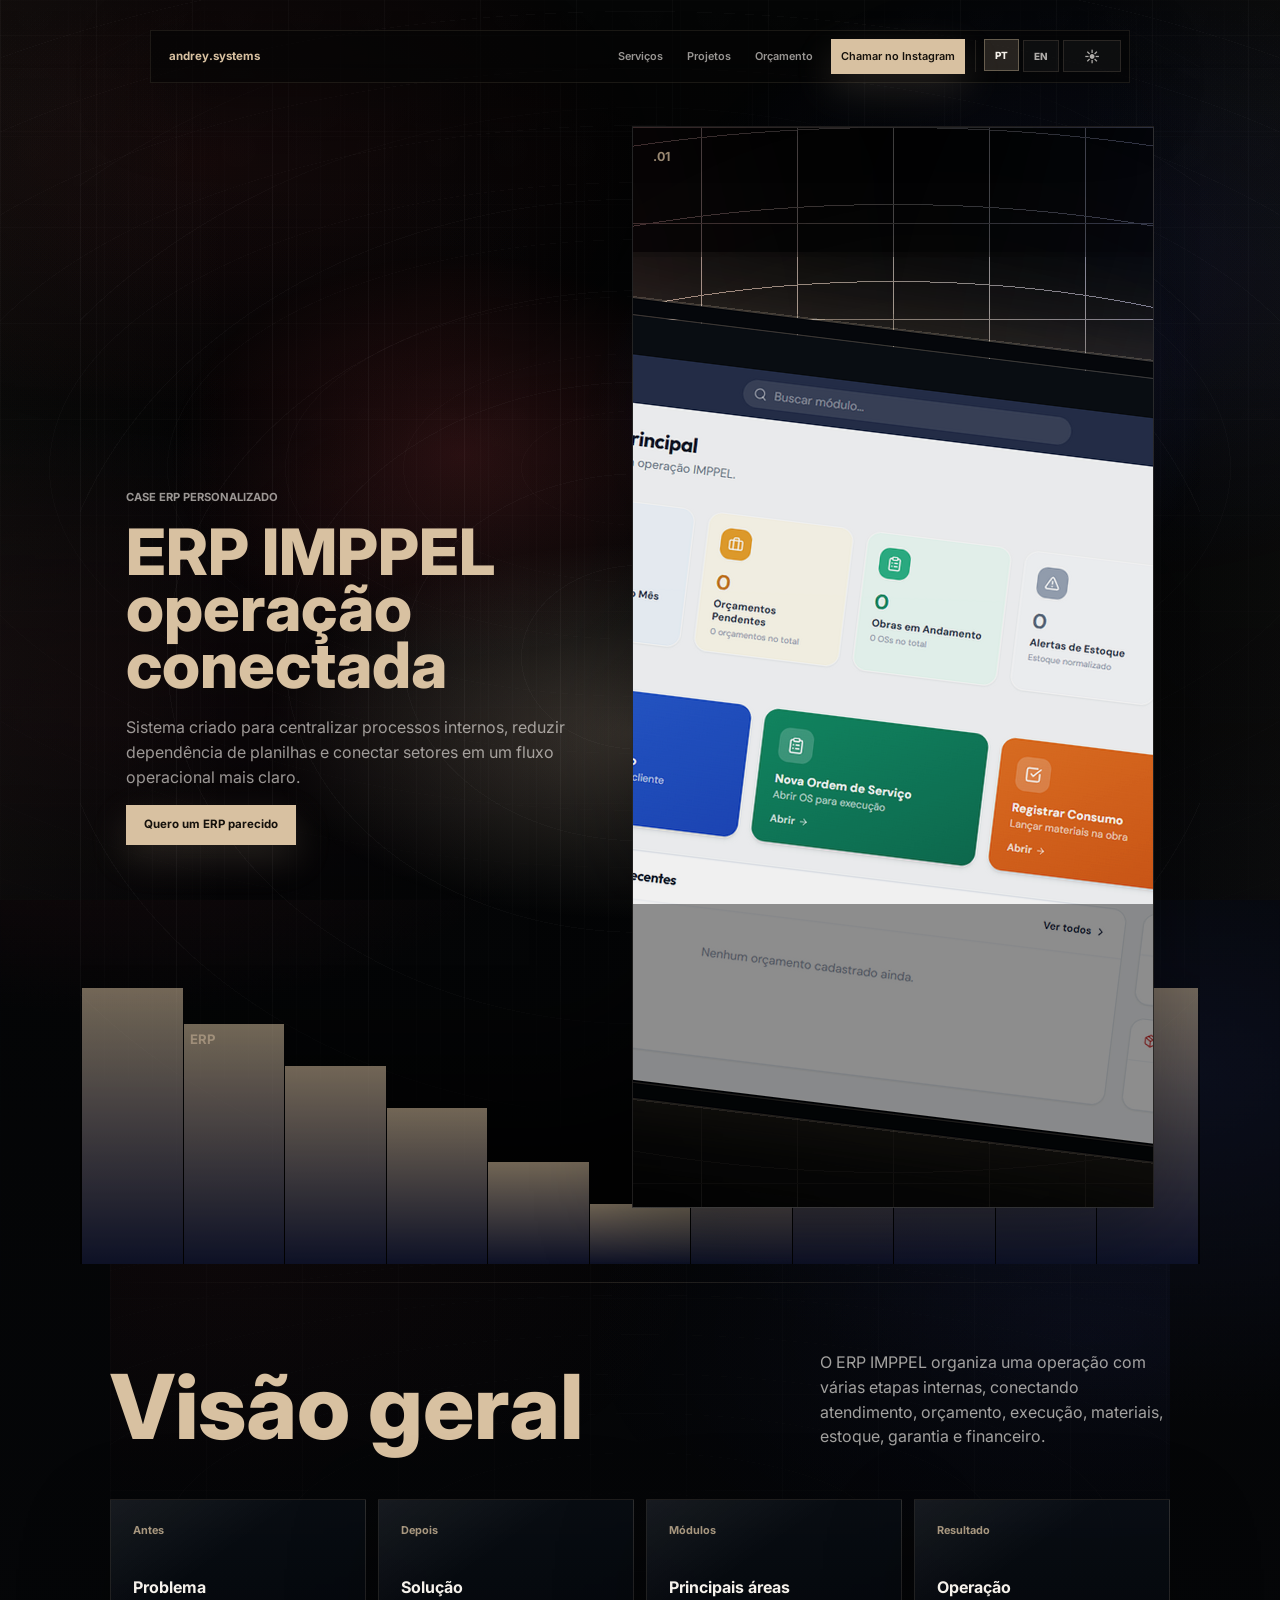
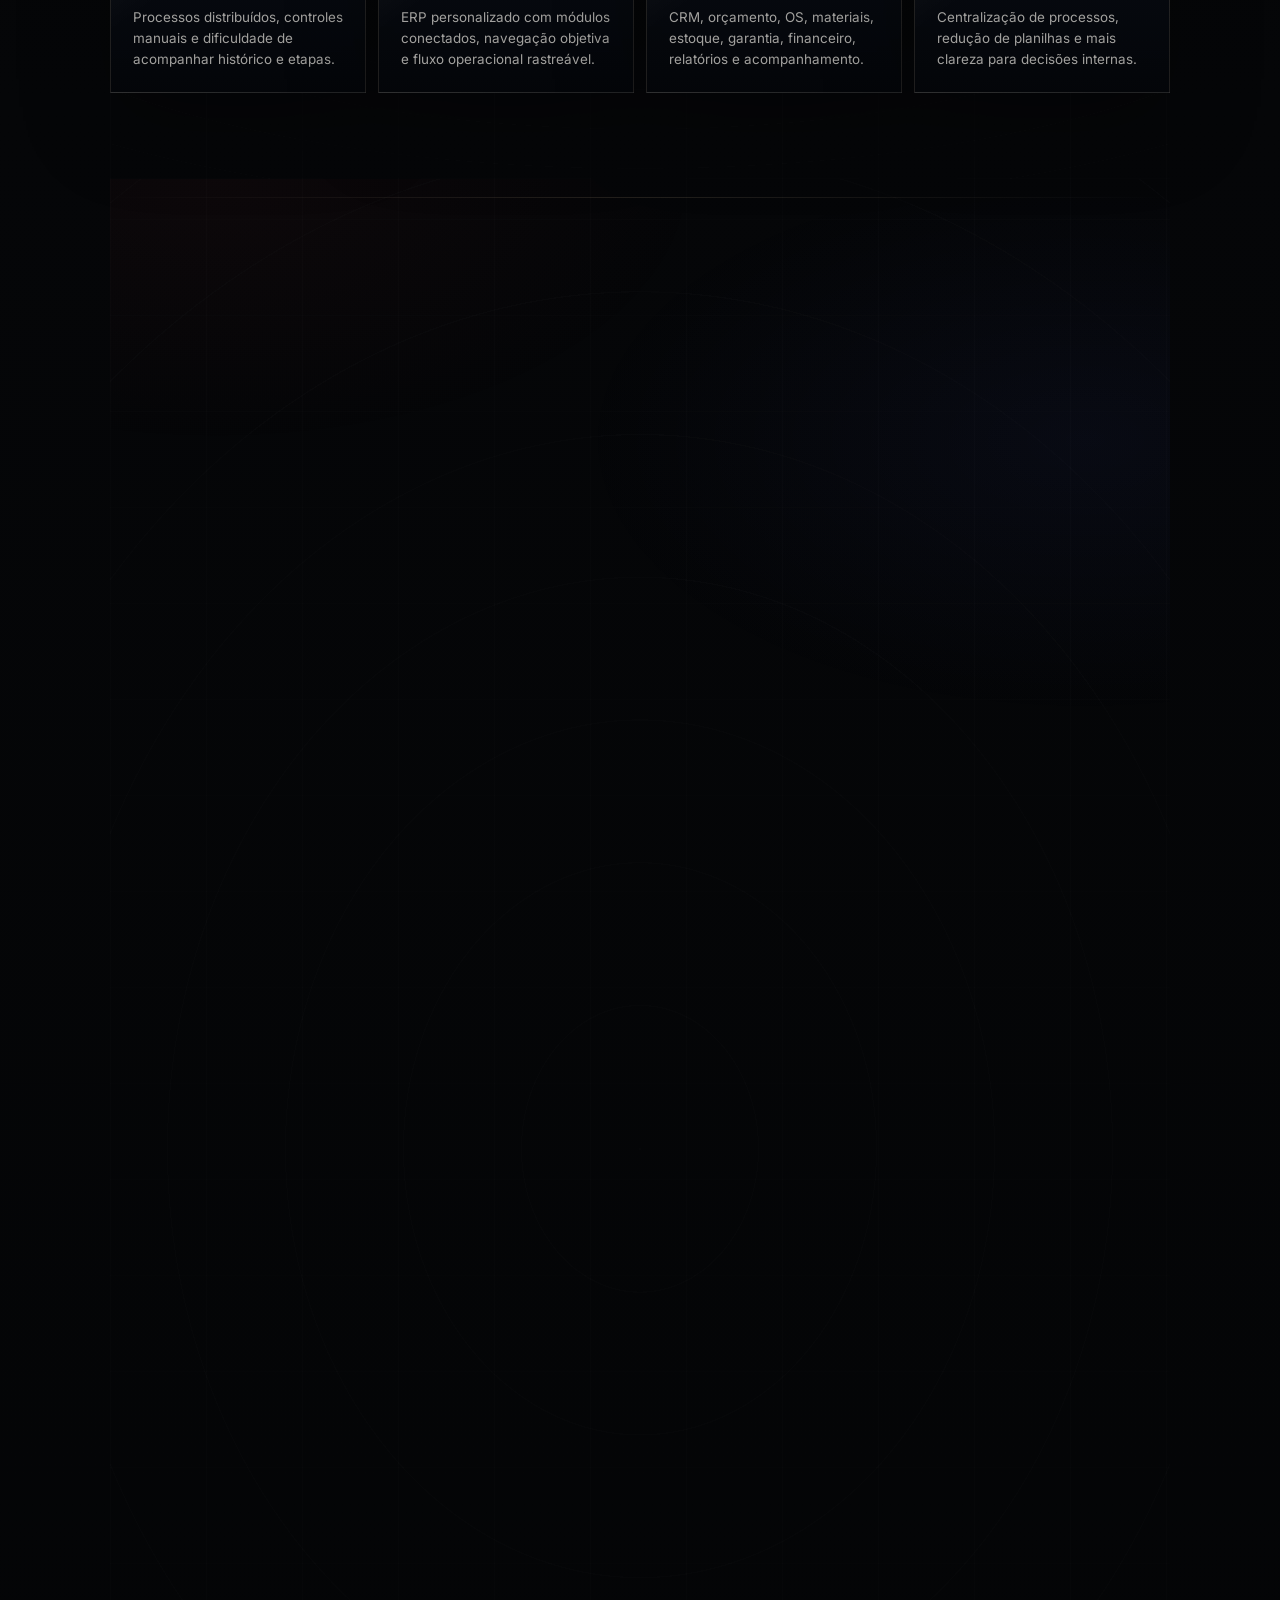
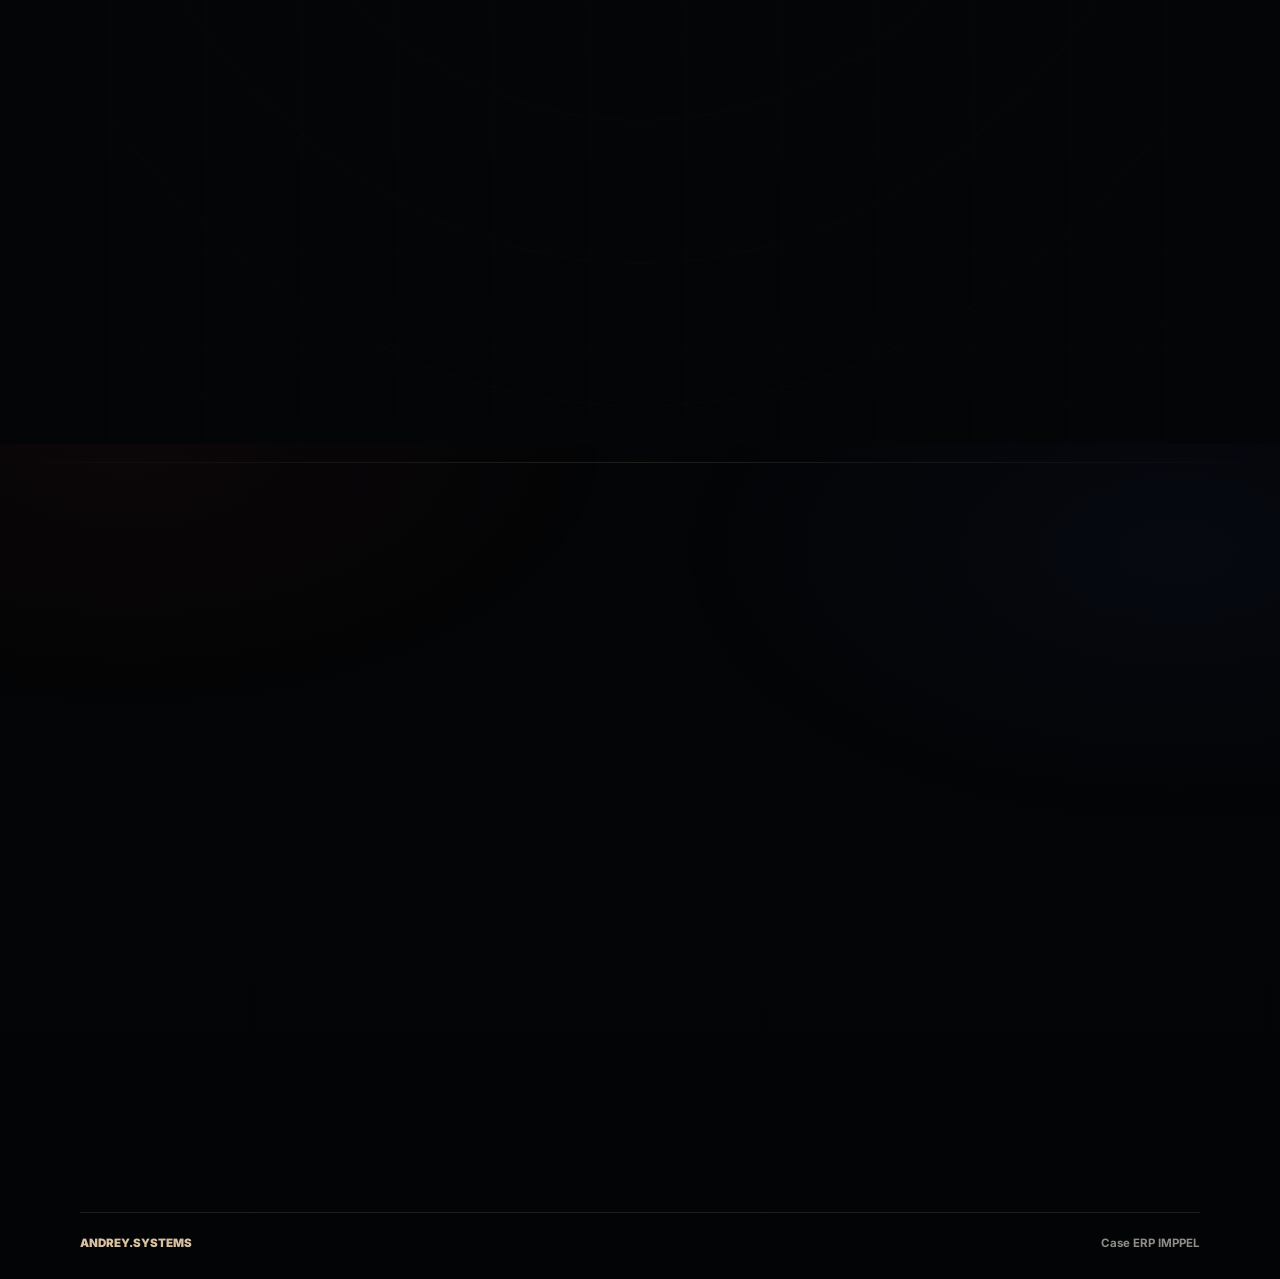
==== projetos/erp-imppel/index.html @ 95946046 "Polish final layout and contact flow" ====
<!doctype html>
<html lang="pt-BR">
  <head>
    <meta charset="UTF-8" />
    <meta name="viewport" content="width=device-width, initial-scale=1.0" />
    <meta
      name="description"
      content="Case ERP IMPPEL: sistema empresarial personalizado criado pela Andrey Systems para centralizar CRM, orçamento, OS, materiais, estoque, garantia e financeiro."
    />
    <meta name="theme-color" content="#050505" />
    <meta name="robots" content="index, follow" />
    <link rel="canonical" href="https://andrey.systems/projetos/erp-imppel/" />
    <meta property="og:type" content="article" />
    <meta property="og:title" content="ERP IMPPEL | Case Andrey Systems" />
    <meta
      property="og:description"
      content="Sistema personalizado para centralizar processos, reduzir planilhas e conectar setores em uma operação real."
    />
    <meta property="og:image" content="../../assets/images/erp-imppel-showcase.png" />
    <meta name="twitter:card" content="summary_large_image" />
    <meta name="twitter:title" content="ERP IMPPEL | Case Andrey Systems" />
    <meta
      name="twitter:description"
      content="Conheça o ERP IMPPEL, sistema personalizado desenvolvido para conectar CRM, orçamento, OS, estoque, garantia e financeiro."
    />
    <title>ERP IMPPEL | Case Andrey Systems</title>
    <link
      rel="icon"
      href="data:image/svg+xml,%3Csvg xmlns='http://www.w3.org/2000/svg' viewBox='0 0 64 64'%3E%3Crect width='64' height='64' fill='%23050505'/%3E%3Ctext x='32' y='38' text-anchor='middle' font-family='Arial' font-size='18' font-weight='700' fill='%23D8C1A1'%3EAS%3C/text%3E%3C/svg%3E"
    />
    <link rel="preconnect" href="https://fonts.googleapis.com" />
    <link rel="preconnect" href="https://fonts.gstatic.com" crossorigin />
    <link
      href="https://fonts.googleapis.com/css2?family=Cormorant+Garamond:ital,wght@0,500;0,600;1,500;1,600&family=Inter:wght@400;500;600;700&display=swap"
      rel="stylesheet"
    />
    <link rel="stylesheet" href="../../styles.css" />
  </head>
  <body class="is-loading">
    <div class="grain" aria-hidden="true"></div>
    <div class="site-shell">
      <header class="site-header">
        <a class="brand" href="../../#home" aria-label="andrey.systems">andrey.systems</a>
        <button class="nav-toggle" type="button" aria-label="Abrir menu" aria-expanded="false">
          <span></span>
          <span></span>
        </button>
        <nav class="site-nav" aria-label="Navegação principal">
          <a href="../../#servicos">Serviços</a>
          <a href="../../#portfolio">Projetos</a>
          <a href="../../#orcamento">Orçamento</a>
          <a
            class="nav-cta"
            href="https://www.instagram.com/direct/t/andreyfabricio_"
            target="_blank"
            rel="noreferrer"
          >
            Chamar no Instagram
          </a>
          <div class="header-controls" aria-label="Preferências do site">
            <button class="control-button is-active" type="button" data-lang-option="pt">PT</button>
            <button class="control-button" type="button" data-lang-option="en">EN</button>
            <button class="control-button theme-toggle" type="button" data-theme-toggle aria-label="Alternar para modo claro">
              <span aria-hidden="true">☀</span>
            </button>
          </div>
        </nav>
      </header>

      <main>
        <section class="case-page-hero case-editorial-hero tech-case-hero" data-section="ERP">
          <div class="tech-ambient" aria-hidden="true"></div>
          <div class="tech-grid" aria-hidden="true"></div>
          <div class="case-page-copy reveal">
            <p class="eyebrow">Case ERP personalizado</p>
            <h1>
              <span class="title-main">ERP IMPPEL</span>
              <span class="title-accent">operação conectada</span>
            </h1>
            <p>
              Sistema criado para centralizar processos internos, reduzir dependência de planilhas
              e conectar setores em um fluxo operacional mais claro.
            </p>
            <a
              class="button primary"
              href="https://www.instagram.com/direct/t/andreyfabricio_"
              target="_blank"
              rel="noreferrer"
            >
              Quero um ERP parecido
            </a>
          </div>
          <div class="case-page-image reveal parallax-slow">
            <span class="case-image-index" aria-hidden="true">.01</span>
            <img
              src="../../assets/images/erp-dashboard-real.png"
              width="1920"
              height="1080"
              alt="Painel principal real do ERP IMPPEL"
              fetchpriority="high"
            />
          </div>
          <div class="hero-pillars case-pillars" aria-hidden="true">
            <span style="--h: 92%; --d: 420ms"></span>
            <span style="--h: 80%; --d: 360ms"></span>
            <span style="--h: 66%; --d: 300ms"></span>
            <span style="--h: 52%; --d: 240ms"></span>
            <span style="--h: 34%; --d: 180ms"></span>
            <span style="--h: 20%; --d: 120ms"></span>
            <span style="--h: 34%; --d: 180ms"></span>
            <span style="--h: 52%; --d: 240ms"></span>
            <span style="--h: 66%; --d: 300ms"></span>
            <span style="--h: 80%; --d: 360ms"></span>
            <span style="--h: 92%; --d: 420ms"></span>
          </div>
        </section>

        <section class="section case-detail-section">
          <div class="section-heading reveal">
            <h2>Visão geral</h2>
            <p>
              O ERP IMPPEL foi desenvolvido para organizar uma operação com várias etapas internas,
              conectando atendimento, orçamento, execução, materiais, estoque, garantia e financeiro.
            </p>
          </div>
          <div class="case-grid reveal">
            <article>
              <span>Antes</span>
              <h3>Problema</h3>
              <p>Processos distribuídos, controles manuais e dificuldade de acompanhar histórico e etapas.</p>
            </article>
            <article>
              <span>Depois</span>
              <h3>Solução</h3>
              <p>ERP personalizado com módulos conectados, navegação objetiva e fluxo operacional rastreável.</p>
            </article>
            <article>
              <span>Módulos</span>
              <h3>Principais áreas</h3>
              <p>CRM, orçamento, OS, materiais, estoque, garantia, financeiro, relatórios e acompanhamento.</p>
            </article>
            <article>
              <span>Resultado</span>
              <h3>Operação</h3>
              <p>Centralização de processos, redução de planilhas e mais clareza para decisões internas.</p>
            </article>
          </div>
        </section>

        <section class="section case-detail-section">
          <div class="case-real-gallery reveal" aria-label="Galeria de telas reais do ERP IMPPEL">
            <figure>
              <img src="../../assets/images/erp-login-real.png" width="1920" height="1080" loading="lazy" alt="Tela de login do ERP IMPPEL" />
              <figcaption>Login seguro</figcaption>
            </figure>
            <figure>
              <img src="../../assets/images/erp-inventory-real.png" width="1920" height="1080" loading="lazy" alt="Tela de estoque do ERP IMPPEL" />
              <figcaption>Estoque integrado</figcaption>
            </figure>
            <figure>
              <img src="../../assets/images/erp-budget-real.png" width="1920" height="1080" loading="lazy" alt="Tela de orçamento do ERP IMPPEL" />
              <figcaption>Orçamentos e clientes</figcaption>
            </figure>
          </div>

          <div class="case-flow reveal">
            <div class="case-flow-copy">
              <p class="eyebrow">Fluxo completo</p>
              <h3>Do primeiro contato ao financeiro.</h3>
              <p>
                A proposta do ERP é fazer cada etapa conversar com a próxima, diminuindo perda de
                informação e dando mais rastreabilidade para a operação.
              </p>
            </div>
            <ol class="timeline-list">
              <li>CRM</li>
              <li>Orçamento</li>
              <li>OS</li>
              <li>Materiais</li>
              <li>Estoque</li>
              <li>Garantia</li>
              <li>Financeiro</li>
            </ol>
          </div>

          <div class="case-proof reveal">
            <article>
              <span>Tecnologias utilizadas</span>
              <p>React, TypeScript, Node.js, componentes reutilizáveis, rotas internas e estrutura modular.</p>
            </article>
            <article>
              <span>Integrações existentes</span>
              <p>CRM, orçamentos, ordens de serviço, materiais, estoque, garantia e financeiro.</p>
            </article>
            <article>
              <span>Evolução</span>
              <p>Base preparada para novos módulos, novas regras operacionais e melhorias contínuas.</p>
            </article>
          </div>
        </section>

        <section class="final-cta">
          <div class="final-inner reveal">
            <p class="eyebrow">Próximo passo</p>
            <h2>Quer um sistema para organizar sua empresa?</h2>
            <div class="contact-actions">
              <a
                class="button primary"
                href="https://www.instagram.com/direct/t/andreyfabricio_"
                target="_blank"
                rel="noreferrer"
              >
                Chamar no Instagram
              </a>
              <a class="button secondary" href="../../#portfolio">Ver outros projetos</a>
            </div>
          </div>
        </section>
      </main>

      <footer class="site-footer">
        <span>ANDREY.SYSTEMS</span>
        <span>Case ERP IMPPEL</span>
      </footer>
    </div>

    <script src="../../script.js"></script>
  </body>
</html>
---- styles.css ----
﻿:root {
  --black: #050505;
  --black-soft: #090909;
  --navy: #101821;
  --navy-deep: #070b10;
  --panel: #10100f;
  --panel-deep: #0b0b0a;
  --gold: #d8c1a1;
  --gold-soft: rgba(216, 193, 161, 0.72);
  --gold-line: rgba(216, 193, 161, 0.16);
  --text: #f4eee5;
  --muted: rgba(244, 238, 229, 0.54);
  --faint: rgba(244, 238, 229, 0.28);
}

/* Animated premium technology redesign inspired by the Web3HeroAnimated reference. */
:root {
  --black: #030405;
  --black-soft: #06080c;
  --panel: rgba(8, 11, 16, 0.78);
  --panel-deep: #05070b;
  --navy: #0d1420;
  --navy-deep: #070b12;
  --gold: #d8c1a1;
  --gold-soft: rgba(216, 193, 161, 0.76);
  --gold-line: rgba(216, 193, 161, 0.14);
  --text: #f5f1eb;
  --muted: rgba(245, 241, 235, 0.62);
  --faint: rgba(245, 241, 235, 0.34);
  --glow-rose: rgba(214, 76, 82, 0.34);
  --glow-violet: rgba(88, 112, 255, 0.22);
  --glow-warm: rgba(255, 193, 171, 0.32);
}

body {
  background:
    radial-gradient(95% 70% at 50% 0%, rgba(18, 26, 38, 0.72), transparent 44rem),
    radial-gradient(80% 55% at 50% 34%, rgba(214, 76, 82, 0.12), transparent 36rem),
    var(--black);
  font-family: "Inter", Arial, sans-serif;
}

.grain {
  background-image:
    linear-gradient(rgba(255, 255, 255, 0.016) 1px, transparent 1px),
    linear-gradient(90deg, rgba(255, 255, 255, 0.012) 1px, transparent 1px);
  background-size: 72px 72px;
  opacity: 0.72;
}

.site-header {
  top: 24px;
  width: min(1180px, calc(100% - 36px));
  min-height: 54px;
  border-color: rgba(216, 193, 161, 0.1);
  background: rgba(3, 4, 5, 0.74);
  box-shadow: 0 22px 70px rgba(0, 0, 0, 0.36);
}

.brand {
  color: var(--gold);
  font-size: 0.78rem;
  letter-spacing: 0;
  text-transform: lowercase;
}

.site-nav a {
  color: rgba(245, 241, 235, 0.66);
}

.site-nav .nav-cta,
.button.primary {
  border-color: rgba(216, 193, 161, 0.72);
  background: linear-gradient(180deg, #ead1ae, #cbaa7a);
  color: #080706;
  box-shadow: 0 14px 38px rgba(216, 193, 161, 0.16);
}

.button.secondary {
  border-color: rgba(245, 241, 235, 0.14);
  background: rgba(255, 255, 255, 0.035);
  backdrop-filter: blur(14px);
}

.button:hover,
.button:focus-visible,
.site-nav .nav-cta:hover,
.site-nav .nav-cta:focus-visible {
  transform: translateY(-3px);
}

.tech-hero {
  min-height: 100svh;
  overflow: hidden;
  padding-top: 112px;
  background:
    radial-gradient(80% 55% at 50% 50%, rgba(252, 166, 154, 0.32) 0%, rgba(214, 76, 82, 0.28) 26%, rgba(61, 36, 47, 0.24) 43%, rgba(39, 38, 67, 0.28) 58%, rgba(8, 8, 12, 0.88) 77%, rgba(0, 0, 0, 1) 90%),
    radial-gradient(85% 60% at 14% 0%, rgba(255, 193, 171, 0.34) 0%, rgba(233, 109, 99, 0.22) 30%, transparent 64%),
    radial-gradient(70% 50% at 86% 20%, rgba(88, 112, 255, 0.22) 0%, transparent 58%),
    #000;
}

.tech-hero::after {
  background:
    radial-gradient(140% 120% at 50% 0%, transparent 58%, rgba(0, 0, 0, 0.84)),
    linear-gradient(to bottom, rgba(0, 0, 0, 0.1), #030405 88%);
}

.tech-ambient {
  position: absolute;
  inset: 0;
  z-index: -3;
  pointer-events: none;
  background:
    radial-gradient(36rem 18rem at 50% 58%, rgba(255, 226, 197, 0.22), transparent 66%),
    radial-gradient(26rem 18rem at 34% 36%, rgba(216, 76, 82, 0.18), transparent 70%),
    radial-gradient(28rem 20rem at 74% 32%, rgba(88, 112, 255, 0.18), transparent 70%);
  animation: ambientShift 16s ease-in-out infinite alternate;
}

.tech-grid {
  position: absolute;
  inset: 0;
  z-index: -2;
  pointer-events: none;
  background-image:
    repeating-linear-gradient(90deg, rgba(255, 255, 255, 0.07) 0 1px, transparent 1px 96px),
    repeating-linear-gradient(90deg, rgba(255, 255, 255, 0.035) 0 1px, transparent 1px 24px),
    repeating-radial-gradient(80% 55% at 50% 52%, rgba(255, 255, 255, 0.065) 0 1px, transparent 1px 118px);
  mix-blend-mode: screen;
  opacity: 0.36;
  mask-image: linear-gradient(to bottom, transparent 0%, #000 16%, #000 76%, transparent 100%);
}

.hero-frame {
  width: min(1100px, 100%);
  min-height: min(650px, calc(100svh - 190px));
  border-color: rgba(216, 193, 161, 0.12);
  background:
    linear-gradient(135deg, rgba(255, 255, 255, 0.065), transparent 34%),
    radial-gradient(70% 58% at 50% 48%, rgba(245, 241, 235, 0.13), transparent 58%),
    linear-gradient(180deg, rgba(9, 14, 21, 0.84), rgba(2, 3, 5, 0.96));
  box-shadow: 0 56px 140px rgba(0, 0, 0, 0.68);
}

.hero-frame::after {
  position: absolute;
  inset: auto 0 0;
  height: 42%;
  pointer-events: none;
  background: linear-gradient(to top, rgba(0, 0, 0, 0.94), transparent);
  content: "";
}

.hero-mark,
.hero-side,
.hero-scroll,
.hero-content {
  z-index: 3;
}

.hero-orb {
  position: absolute;
  right: 16%;
  bottom: 24%;
  z-index: 0;
  width: min(520px, 70vw);
  height: min(280px, 38vw);
  border: 1px solid rgba(216, 193, 161, 0.08);
  background:
    linear-gradient(135deg, rgba(245, 241, 235, 0.08), transparent 46%),
    rgba(255, 255, 255, 0.018);
  box-shadow: inset 0 1px 0 rgba(255, 255, 255, 0.07), 0 40px 120px rgba(0, 0, 0, 0.42);
  transform: perspective(700px) rotateX(62deg) rotateZ(-9deg) translate3d(0, var(--parallax-y, 0px), 0);
}

.hero-content {
  margin-top: 0;
}

.eyebrow {
  color: rgba(245, 241, 235, 0.72);
}

.hero-content .eyebrow {
  display: inline-flex;
  align-items: center;
  gap: 9px;
  width: auto;
  padding: 7px 12px;
  border: 1px solid rgba(245, 241, 235, 0.1);
  border-radius: 999px;
  background: rgba(255, 255, 255, 0.04);
  color: rgba(245, 241, 235, 0.72);
  backdrop-filter: blur(16px);
}

.hero-content .eyebrow::before {
  width: 6px;
  height: 6px;
  border-radius: 999px;
  background: var(--gold);
  content: "";
}

h1 {
  color: var(--text);
  font-family: "Inter", Arial, sans-serif;
  font-size: clamp(3.2rem, 7.4vw, 6.9rem);
  font-weight: 800;
  letter-spacing: 0;
  line-height: 0.94;
  text-transform: none;
}

h1 .title-main,
h1 .title-accent {
  display: block;
}

h1 .title-accent {
  color: var(--gold);
}

h2,
.section-heading h2,
.work-heading h2,
.case-heading h2,
.about-copy h2,
.final-inner h2,
.founder-copy h2,
.development-card h2,
.case-page-copy h1 {
  font-family: "Inter", Arial, sans-serif;
  font-weight: 800;
  letter-spacing: 0;
}

.hero-content p {
  color: rgba(245, 241, 235, 0.72);
  font-size: 1rem;
}

.hero-actions {
  animation: fadeInUp 880ms cubic-bezier(0.2, 0.8, 0.2, 1) 360ms both;
}

.hero-footer {
  bottom: 26px;
  z-index: 3;
}

.hero-pillars {
  position: absolute;
  inset: auto 0 0;
  z-index: 1;
  display: flex;
  height: min(42vh, 370px);
  align-items: flex-end;
  gap: 1px;
  padding: 0 2px;
  pointer-events: none;
}

.hero-pillars::before {
  position: absolute;
  inset: 0;
  background: linear-gradient(to top, #000 0%, rgba(0, 0, 0, 0.92) 38%, transparent 100%);
  content: "";
}

.hero-pillars span {
  position: relative;
  flex: 1;
  height: 0;
  background:
    linear-gradient(to bottom, rgba(216, 193, 161, 0.08), transparent 18%),
    #000;
  opacity: 0.98;
  animation: pillarRise 1100ms cubic-bezier(0.2, 0.8, 0.2, 1) forwards;
  animation-delay: var(--d);
}

.section {
  position: relative;
}

.section::before {
  position: absolute;
  inset: 44px 0 auto;
  height: 1px;
  background: linear-gradient(90deg, transparent, rgba(216, 193, 161, 0.18), transparent);
  content: "";
}

.service-card,
.process-card,
.audience-card,
.trust-card,
.result-card,
.faq-item,
.case-grid article,
.case-proof article,
.development-card,
.quote-form,
.project-card,
.founder-panel {
  border-color: rgba(216, 193, 161, 0.13);
  background:
    linear-gradient(145deg, rgba(255, 255, 255, 0.055), transparent 38%),
    linear-gradient(180deg, rgba(10, 15, 22, 0.82), rgba(4, 6, 10, 0.9));
  box-shadow: 0 26px 90px rgba(0, 0, 0, 0.28);
}

.service-card:hover,
.process-card:hover,
.audience-card:hover,
.trust-card:hover,
.result-card:hover,
.faq-item:hover,
.project-card:hover {
  border-color: rgba(216, 193, 161, 0.34);
  box-shadow: 0 36px 110px rgba(0, 0, 0, 0.42), 0 0 36px rgba(216, 193, 161, 0.045);
  transform: translateY(-5px);
}

.project-media {
  background:
    radial-gradient(80% 50% at 50% 45%, rgba(216, 193, 161, 0.14), transparent 56%),
    repeating-linear-gradient(90deg, rgba(255, 255, 255, 0.06) 0 1px, transparent 1px 32px),
    #05070b;
}

.project-media::before {
  background:
    linear-gradient(135deg, rgba(245, 241, 235, 0.08), transparent),
    rgba(5, 7, 11, 0.74);
}

.project-media::after {
  background:
    repeating-radial-gradient(80% 55% at 50% 52%, rgba(255, 255, 255, 0.05) 0 1px, transparent 1px 82px),
    linear-gradient(to top, rgba(3, 4, 5, 0.98), transparent 62%);
}

.case-section,
.case-page-hero {
  position: relative;
}

.case-visual,
.case-page-image {
  border-color: rgba(216, 193, 161, 0.16);
  background:
    radial-gradient(80% 55% at 50% 48%, rgba(216, 193, 161, 0.12), transparent 58%),
    #05070b;
}

.case-flow ol,
.timeline-list {
  background: rgba(216, 193, 161, 0.12);
}

.case-flow li {
  background:
    linear-gradient(90deg, rgba(216, 193, 161, 0.05), transparent),
    #05070b;
}

.founder-photo {
  background:
    linear-gradient(135deg, rgba(245, 241, 235, 0.05), transparent 44%),
    repeating-linear-gradient(90deg, rgba(255, 255, 255, 0.055) 0 1px, transparent 1px 26px),
    repeating-radial-gradient(80% 55% at 50% 52%, rgba(255, 255, 255, 0.04) 0 1px, transparent 1px 86px),
    #05070b;
}

.quote-form input,
.quote-form textarea,
.quote-form select {
  background: rgba(3, 4, 5, 0.72);
}

.tech-case-hero {
  overflow: hidden;
  min-height: 100svh;
  border-bottom: 1px solid rgba(216, 193, 161, 0.1);
}

.tech-case-hero .tech-ambient,
.tech-case-hero .tech-grid {
  z-index: -1;
}

.case-pillars {
  height: min(28vh, 240px);
  opacity: 0.68;
}

@keyframes pillarRise {
  from {
    height: 0;
  }

  to {
    height: var(--h);
  }
}

@keyframes ambientShift {
  from {
    opacity: 0.74;
    transform: translate3d(-1.5%, -1%, 0) scale(1);
  }

  to {
    opacity: 1;
    transform: translate3d(1.5%, 1%, 0) scale(1.04);
  }
}

@keyframes fadeInUp {
  from {
    opacity: 0;
    transform: translateY(20px);
  }

  to {
    opacity: 1;
    transform: translateY(0);
  }
}

@media (max-width: 900px) {
  .site-header {
    right: 16px;
    left: 16px;
    width: auto;
    transform: none;
  }

  .tech-hero {
    padding-top: 92px;
  }

  .hero-frame {
    min-height: 660px;
    padding: 78px 24px 118px;
  }

  .hero-side-left {
    left: 82px;
  }

  .hero-pillars {
    height: 30vh;
  }

  h1 {
    font-size: clamp(2.9rem, 11vw, 5.2rem);
  }

  .case-page-hero {
    min-height: auto;
    padding-top: 116px;
  }
}

@media (max-width: 620px) {
  .site-header {
    right: 12px;
    left: 12px;
    width: auto;
    min-height: 50px;
  }

  .tech-hero {
    padding-top: 84px;
  }

  .hero-frame {
    width: calc(100vw - 24px);
    min-height: 650px;
    padding: 76px 18px 104px;
  }

  .hero-side {
    font-size: 0.5rem;
  }

  .hero-side-left {
    left: 72px;
  }

  .hero-content .eyebrow {
    width: auto;
    max-width: 250px;
    justify-content: center;
    font-size: 0.58rem;
  }

  h1 {
    font-size: clamp(2.72rem, 12.2vw, 3.62rem);
    line-height: 0.92;
  }

  h1 .title-main span,
  h1 .title-accent span {
    display: block;
  }

  .hero-content p {
    width: min(300px, 100%);
  }

  .hero-pillars {
    height: 24vh;
  }

  .hero-footer {
    display: none;
  }

  .project-card,
  .project-large {
    min-height: 460px;
  }

  .case-page-image img {
    min-height: 340px;
  }
}

@media (prefers-reduced-motion: reduce) {
  .tech-ambient,
  .hero-pillars span {
    animation: none;
  }

  .hero-pillars span {
    height: var(--h);
  }
}

/* Final Web3 visual overrides: keep these at the end so the approved legacy CSS cannot win. */
body {
  background:
    radial-gradient(95% 70% at 50% 0%, rgba(18, 26, 38, 0.72), transparent 44rem),
    radial-gradient(80% 55% at 50% 34%, rgba(214, 76, 82, 0.12), transparent 36rem),
    #030405;
}

.site-header {
  top: 24px;
  width: min(1180px, calc(100% - 36px));
  min-height: 54px;
  background: rgba(3, 4, 5, 0.76);
  box-shadow: 0 22px 70px rgba(0, 0, 0, 0.36);
}

.brand {
  text-transform: lowercase;
}

.tech-hero {
  min-height: 100svh;
  overflow: hidden;
  padding-top: 112px;
  background:
    radial-gradient(80% 55% at 50% 50%, rgba(252, 166, 154, 0.32) 0%, rgba(214, 76, 82, 0.28) 26%, rgba(61, 36, 47, 0.24) 43%, rgba(39, 38, 67, 0.28) 58%, rgba(8, 8, 12, 0.88) 77%, rgba(0, 0, 0, 1) 90%),
    radial-gradient(85% 60% at 14% 0%, rgba(255, 193, 171, 0.34) 0%, rgba(233, 109, 99, 0.22) 30%, transparent 64%),
    radial-gradient(70% 50% at 86% 20%, rgba(88, 112, 255, 0.22) 0%, transparent 58%),
    #000;
}

.hero-frame {
  z-index: 2;
  width: min(1100px, 100%);
  min-height: min(650px, calc(100svh - 190px));
  padding: 84px 72px 132px;
  border-color: rgba(216, 193, 161, 0.12);
  background:
    linear-gradient(135deg, rgba(255, 255, 255, 0.065), transparent 34%),
    radial-gradient(70% 58% at 50% 48%, rgba(245, 241, 235, 0.13), transparent 58%),
    linear-gradient(180deg, rgba(9, 14, 21, 0.84), rgba(2, 3, 5, 0.96));
}

.hero-frame::after {
  z-index: 1;
}

.hero-content,
.hero-mark,
.hero-side,
.hero-scroll {
  position: relative;
  z-index: 4;
}

.hero-content {
  margin-top: 0;
}

.hero-content .eyebrow {
  display: inline-flex;
  width: auto;
  align-items: center;
  justify-content: center;
  gap: 9px;
  padding: 7px 12px;
  border: 1px solid rgba(245, 241, 235, 0.1);
  border-radius: 999px;
  background: rgba(255, 255, 255, 0.04);
  color: rgba(245, 241, 235, 0.72);
}

.hero-content .eyebrow::before {
  width: 6px;
  height: 6px;
  border-radius: 999px;
  background: var(--gold);
  content: "";
}

h1,
.case-page-copy h1 {
  color: var(--text);
  font-family: "Inter", Arial, sans-serif;
  font-size: clamp(3rem, 5.8vw, 5.5rem);
  font-weight: 800;
  letter-spacing: 0;
  line-height: 0.98;
  text-transform: none;
}

h1 .title-main,
h1 .title-accent {
  display: block;
}

h1 .title-main span,
h1 .title-accent span {
  display: inline;
}

h1 .title-accent {
  color: var(--gold);
  font-style: normal;
}

h2,
.section-heading h2,
.work-heading h2,
.case-heading h2,
.about-copy h2,
.final-inner h2,
.founder-copy h2,
.development-card h2 {
  font-family: "Inter", Arial, sans-serif;
  font-weight: 800;
  letter-spacing: 0;
}

.hero-pillars {
  z-index: 1;
  height: min(34vh, 300px);
}

.hero-pillars span {
  background:
    linear-gradient(to bottom, rgba(216, 193, 161, 0.06), transparent 18%),
    #000;
}

.project-card,
.service-card,
.process-card,
.audience-card,
.trust-card,
.result-card,
.faq-item,
.case-grid article,
.case-proof article,
.development-card,
.quote-form,
.founder-panel {
  background:
    linear-gradient(145deg, rgba(255, 255, 255, 0.055), transparent 38%),
    linear-gradient(180deg, rgba(10, 15, 22, 0.82), rgba(4, 6, 10, 0.9));
}

.case-page-hero {
  overflow: hidden;
}

.tech-case-hero .case-page-copy {
  position: relative;
  z-index: 3;
}

.tech-case-hero .case-page-image {
  position: relative;
  z-index: 2;
}

@media (max-width: 900px) {
  .site-header {
    right: 16px;
    left: 16px;
    width: auto;
    transform: none;
  }

  .hero-frame {
    min-height: 660px;
    padding: 78px 24px 126px;
  }

  h1,
  .case-page-copy h1 {
    font-size: clamp(2.7rem, 10vw, 4.8rem);
  }
}

@media (max-width: 620px) {
  .site-header {
    right: 12px;
    left: 12px;
    width: auto;
    max-width: none;
    transform: none;
  }

  .hero-frame {
    width: calc(100vw - 24px);
    min-height: 650px;
    padding: 76px 18px 116px;
  }

  h1,
  .case-page-copy h1 {
    font-size: clamp(2.35rem, 10.8vw, 3.2rem);
    line-height: 0.96;
  }

  h1 .title-main span,
  h1 .title-accent span {
    display: block;
  }

  .hero-content p {
    width: min(300px, 100%);
  }

  .hero-pillars {
    height: 22vh;
  }
}

* {
  box-sizing: border-box;
}

html {
  scroll-behavior: smooth;
}

body {
  margin: 0;
  background:
    radial-gradient(circle at 50% 0%, rgba(16, 24, 33, 0.72), transparent 34rem),
    var(--black);
  color: var(--text);
  font-family: "Inter", Arial, sans-serif;
  line-height: 1.55;
  overflow-x: hidden;
}

body.is-loading .site-header,
body.is-loading .hero-frame,
body.is-loading .hero-footer {
  opacity: 0;
  transform: translateY(16px);
}

body.is-ready .site-header,
body.is-ready .hero-frame,
body.is-ready .hero-footer {
  opacity: 1;
}

body.nav-open {
  overflow: hidden;
}

a {
  color: inherit;
  text-decoration: none;
}

img {
  display: block;
  max-width: 100%;
}

.grain {
  position: fixed;
  inset: 0;
  z-index: 0;
  pointer-events: none;
  background-image:
    radial-gradient(circle at 50% 20%, rgba(255, 255, 255, 0.04), transparent 22rem),
    linear-gradient(rgba(255, 255, 255, 0.018) 1px, transparent 1px),
    linear-gradient(90deg, rgba(255, 255, 255, 0.014) 1px, transparent 1px);
  background-size: 68px 68px;
  mask-image: linear-gradient(to bottom, rgba(0, 0, 0, 0.62), transparent 78%);
}

.site-shell {
  position: relative;
  z-index: 1;
  min-height: 100vh;
  overflow: hidden;
}

.site-header {
  position: fixed;
  top: 30px;
  left: 50%;
  z-index: 20;
  display: flex;
  width: min(980px, calc(100% - 36px));
  min-height: 46px;
  align-items: center;
  justify-content: space-between;
  padding: 8px 8px 8px 18px;
  border: 1px solid rgba(216, 193, 161, 0.1);
  background: rgba(5, 5, 5, 0.68);
  backdrop-filter: blur(18px);
  transform: translateX(-50%);
  transition: opacity 900ms ease, transform 900ms ease;
}

.brand {
  color: var(--gold);
  font-size: 0.72rem;
  font-weight: 700;
  letter-spacing: 0;
}

.site-nav {
  display: flex;
  align-items: center;
  gap: 4px;
}

.site-nav a {
  padding: 9px 10px;
  color: var(--muted);
  font-size: 0.68rem;
  font-weight: 600;
  transition: color 180ms ease, background 180ms ease;
}

.site-nav a:hover,
.site-nav a:focus-visible {
  color: var(--text);
  background: rgba(255, 255, 255, 0.035);
}

.site-nav .nav-cta {
  margin-left: 4px;
  background: var(--gold);
  color: #14100b;
}

.nav-toggle {
  display: none;
  width: 38px;
  height: 34px;
  border: 1px solid var(--gold-line);
  background: transparent;
  color: var(--gold);
}

.nav-toggle span {
  display: block;
  width: 16px;
  height: 1px;
  margin: 5px auto;
  background: currentColor;
  transition: transform 180ms ease;
}

.hero {
  position: relative;
  display: grid;
  min-height: 100svh;
  place-items: center;
  padding: 126px 18px 70px;
  text-align: center;
}

.hero::after {
  position: absolute;
  inset: 0;
  z-index: -1;
  background:
    radial-gradient(circle at 50% 18%, rgba(216, 193, 161, 0.1), transparent 19rem),
    radial-gradient(circle at 46% 42%, rgba(16, 24, 33, 0.72), transparent 34rem),
    linear-gradient(to bottom, transparent, #050505 84%);
  content: "";
}

.hero::before,
.case-editorial-hero::before {
  position: absolute;
  left: max(18px, calc((100vw - 1060px) / 2));
  bottom: 17%;
  color: rgba(216, 193, 161, 0.6);
  content: attr(data-section);
  font-size: 0.82rem;
  font-weight: 700;
}

.hero-frame {
  position: relative;
  display: grid;
  width: min(1040px, 100%);
  min-height: min(620px, calc(100svh - 210px));
  place-items: center;
  overflow: hidden;
  padding: 86px 72px 72px;
  border: 1px solid rgba(216, 193, 161, 0.1);
  background:
    radial-gradient(circle at 50% 25%, rgba(244, 238, 229, 0.14), transparent 15rem),
    linear-gradient(115deg, rgba(255, 255, 255, 0.06), transparent 42%),
    linear-gradient(180deg, rgba(16, 24, 33, 0.76), rgba(5, 5, 5, 0.96));
  box-shadow: 0 46px 120px rgba(0, 0, 0, 0.58);
  transition: opacity 900ms ease 120ms, transform 900ms ease 120ms;
}

.hero-frame.reveal,
.hero-frame.reveal.is-visible,
.hero-footer.reveal,
.hero-footer.reveal.is-visible,
.case-page-copy.reveal,
.case-page-copy.reveal.is-visible,
.case-page-image.reveal,
.case-page-image.reveal.is-visible {
  filter: none;
}

.hero-frame::before {
  position: absolute;
  inset: 0;
  pointer-events: none;
  background:
    linear-gradient(90deg, rgba(216, 193, 161, 0.12), transparent 1px) 0 0 / 1px 100% no-repeat,
    linear-gradient(0deg, rgba(216, 193, 161, 0.08), transparent 1px) 0 0 / 100% 1px no-repeat;
  content: "";
  opacity: 0.7;
}

.hero-mark {
  position: absolute;
  top: 22px;
  left: 22px;
  z-index: 3;
  display: grid;
  gap: 2px;
  color: var(--text);
  font-size: 0.7rem;
  font-weight: 800;
  line-height: 0.86;
  text-align: left;
}

.hero-mark small {
  margin-top: 16px;
  color: var(--gold-soft);
  font-size: 0.68rem;
}

.hero-side {
  position: absolute;
  top: 28px;
  z-index: 3;
  display: flex;
  gap: 20px;
  color: rgba(244, 238, 229, 0.46);
  font-size: 0.58rem;
  font-weight: 700;
  text-transform: uppercase;
}

.hero-side-left {
  left: 50%;
  transform: translateX(-50%);
}

.hero-side-right {
  right: 24px;
}

.hero-art {
  position: absolute;
  top: 50%;
  left: 50%;
  z-index: -1;
  width: min(540px, 74vw);
  opacity: 0.42;
  transform: translate3d(-50%, calc(-50% + var(--parallax-y, 0px)), 0);
  transition: transform 120ms linear;
}

.hero-art.reveal {
  transform: translateX(-50%) translateY(18px);
}

.hero-art.reveal.is-visible {
  transform: translateX(-50%);
}

.hero-art img {
  width: 100%;
  aspect-ratio: 1.18 / 1;
  object-fit: cover;
  object-position: center top;
  filter: saturate(0.52) contrast(1.12) brightness(0.72);
  mix-blend-mode: screen;
  mask-image: radial-gradient(circle at 50% 42%, rgba(0, 0, 0, 0.78), transparent 68%);
}

.hero-content {
  position: relative;
  z-index: 2;
  width: min(920px, 100%);
  margin-top: 18px;
}

.eyebrow,
.section-kicker,
.project-meta p {
  color: var(--gold-soft);
  font-size: 0.7rem;
  font-weight: 700;
  letter-spacing: 0;
  text-transform: uppercase;
}

.eyebrow {
  margin: 0 0 18px;
  max-width: 100%;
  overflow-wrap: anywhere;
}

h1,
h2,
h3,
p {
  margin-top: 0;
}

h1,
h2 {
  font-family: "Cormorant Garamond", Georgia, serif;
  font-weight: 500;
  letter-spacing: 0;
}

h1 {
  margin-bottom: 18px;
  color: var(--text);
  font-size: clamp(3.5rem, 8.8vw, 7.8rem);
  line-height: 0.88;
  overflow-wrap: anywhere;
  text-transform: uppercase;
}

h1 .title-main,
h1 .title-accent {
  display: block;
}

h1 .title-accent {
  display: block;
  color: var(--gold);
  font-style: normal;
}

h1 .title-main span,
h1 .title-accent span {
  display: inline;
}

.hero-content p {
  width: min(550px, 100%);
  margin: 0 auto 24px;
  color: var(--muted);
  font-size: 0.95rem;
}

.hero-actions,
.contact-actions {
  display: flex;
  flex-wrap: wrap;
  justify-content: center;
  gap: 10px;
}

.button {
  display: inline-flex;
  min-height: 40px;
  align-items: center;
  justify-content: center;
  padding: 0 17px;
  border: 1px solid var(--gold-line);
  font-size: 0.72rem;
  font-weight: 700;
  transition: transform 180ms ease, background 180ms ease, color 180ms ease, border-color 180ms ease;
}

.button:hover,
.button:focus-visible {
  border-color: rgba(216, 193, 161, 0.46);
  transform: translateY(-2px);
}

.button.primary {
  background: var(--gold);
  color: #15110c;
}

.button.secondary {
  background: rgba(255, 255, 255, 0.025);
  color: var(--text);
}

.hero-footer {
  position: absolute;
  bottom: 42px;
  left: 50%;
  display: flex;
  width: min(760px, calc(100% - 36px));
  justify-content: space-between;
  gap: 18px;
  color: var(--faint);
  font-size: 0.68rem;
  font-weight: 700;
  text-transform: uppercase;
  transform: translateX(-50%);
  transition: opacity 900ms ease 260ms, transform 900ms ease 260ms;
}

.hero-scroll {
  position: absolute;
  right: 22px;
  bottom: 22px;
  z-index: 3;
  display: grid;
  justify-items: center;
  gap: 8px;
  color: rgba(216, 193, 161, 0.58);
  font-size: 0.58rem;
  font-weight: 700;
  text-transform: uppercase;
  writing-mode: vertical-rl;
}

.hero-scroll i {
  display: block;
  width: 1px;
  height: 38px;
  background: linear-gradient(to bottom, var(--gold), transparent);
}

.hero-footer.reveal {
  transform: translateX(-50%) translateY(18px);
}

.hero-footer.reveal.is-visible {
  transform: translateX(-50%);
}

.section {
  width: min(1060px, calc(100% - 36px));
  margin: 0 auto;
  padding: 132px 0;
}

.section-kicker {
  display: flex;
  align-items: center;
  gap: 12px;
  margin-bottom: 28px;
}

.section-kicker span {
  display: grid;
  width: 34px;
  height: 34px;
  place-items: center;
  border: 1px solid var(--gold-line);
  color: var(--gold);
}

.section-kicker p {
  margin: 0;
}

.section-heading {
  display: grid;
  grid-template-columns: 1fr minmax(240px, 0.48fr);
  gap: 42px;
  margin-bottom: 34px;
}

.section-heading h2,
.work-heading h2,
.case-heading h2,
.about-copy h2,
.final-inner h2 {
  margin-bottom: 0;
  color: var(--gold);
  font-size: clamp(3.1rem, 7vw, 6.4rem);
  line-height: 0.92;
}

.section-heading p,
.work-heading p,
.case-heading p,
.about-copy p {
  color: var(--muted);
}

.service-grid {
  display: grid;
  grid-template-columns: repeat(3, 1fr);
  gap: 14px;
}

.service-card {
  min-height: 220px;
  padding: 24px;
  border: 1px solid var(--gold-line);
  background:
    linear-gradient(145deg, rgba(16, 24, 33, 0.28), transparent 52%),
    rgba(16, 16, 15, 0.76);
  box-shadow: 0 24px 72px rgba(0, 0, 0, 0.18);
  transition: border-color 220ms ease, transform 220ms ease, background 220ms ease, box-shadow 220ms ease;
}

.service-card:hover {
  border-color: rgba(216, 193, 161, 0.36);
  background: rgba(22, 20, 18, 0.8);
  transform: translateY(-4px);
  box-shadow: 0 34px 90px rgba(0, 0, 0, 0.32);
}

.service-card span {
  display: block;
  margin-bottom: 52px;
  color: var(--gold-soft);
  font-size: 0.7rem;
  font-weight: 700;
}

.service-card h3,
.project-meta h3,
.case-grid h3,
.process-card h3,
.case-flow h3 {
  margin-bottom: 10px;
  color: var(--text);
  font-size: 1rem;
  line-height: 1.25;
}

.service-card p,
.case-grid p,
.process-card p,
.case-flow p {
  margin-bottom: 0;
  color: var(--muted);
  font-size: 0.84rem;
}

.service-card small {
  display: block;
  margin-top: 18px;
  color: var(--gold-soft);
  font-size: 0.75rem;
  line-height: 1.45;
}

.process-grid,
.audience-grid,
.trust-grid,
.results-grid,
.faq-grid {
  display: grid;
  gap: 14px;
}

.process-grid,
.trust-grid {
  grid-template-columns: repeat(4, 1fr);
}

.process-card,
.audience-card,
.trust-card,
.result-card,
.faq-item,
.case-proof article {
  border: 1px solid var(--gold-line);
  background:
    linear-gradient(145deg, rgba(16, 24, 33, 0.26), transparent 54%),
    rgba(16, 16, 15, 0.76);
}

.process-card,
.trust-card {
  min-height: 250px;
  padding: 24px;
}

.process-card span,
.trust-card span {
  display: block;
  margin-bottom: 58px;
  color: var(--gold-soft);
  font-size: 0.7rem;
  font-weight: 700;
}

.trust-card h3,
.faq-item h3 {
  margin-bottom: 10px;
  color: var(--text);
  font-size: 1rem;
  line-height: 1.25;
}

.trust-card p,
.faq-item p,
.case-proof p {
  margin-bottom: 0;
  color: var(--muted);
  font-size: 0.84rem;
}

.audience-grid {
  grid-template-columns: repeat(3, 1fr);
}

.audience-card {
  min-height: 116px;
  display: flex;
  align-items: flex-end;
  padding: 22px;
  color: var(--text);
  font-size: 0.94rem;
  font-weight: 700;
}

.results-grid {
  grid-template-columns: repeat(5, 1fr);
}

.result-card {
  min-height: 150px;
  display: flex;
  align-items: flex-end;
  padding: 22px;
  color: var(--text);
  font-size: 0.9rem;
  font-weight: 700;
}

.faq-grid {
  grid-template-columns: repeat(2, 1fr);
}

.faq-item {
  min-height: 180px;
  padding: 24px;
}

.founder-panel,
.development-card,
.quote-form,
.case-page-hero,
.case-page-image {
  border: 1px solid var(--gold-line);
  background:
    linear-gradient(145deg, rgba(16, 24, 33, 0.32), transparent 54%),
    rgba(16, 16, 15, 0.76);
  box-shadow: 0 34px 92px rgba(0, 0, 0, 0.26);
}

.founder-panel {
  display: grid;
  grid-template-columns: minmax(180px, 0.32fr) 1fr;
  gap: 36px;
  padding: clamp(24px, 5vw, 48px);
}

.founder-photo {
  display: grid;
  min-height: 260px;
  place-items: center;
  border: 1px solid var(--gold-line);
  background:
    linear-gradient(135deg, rgba(216, 193, 161, 0.08), transparent 42%),
    repeating-linear-gradient(135deg, rgba(216, 193, 161, 0.08) 0 1px, transparent 1px 14px),
    rgba(5, 5, 5, 0.48);
  color: rgba(216, 193, 161, 0.64);
  font-size: 0.68rem;
  font-weight: 700;
  text-align: center;
  text-transform: uppercase;
}

.founder-photo span {
  max-width: 150px;
}

.founder-copy h2,
.development-card h2 {
  margin-bottom: 18px;
  color: var(--gold);
  font-family: "Cormorant Garamond", Georgia, serif;
  font-size: clamp(3rem, 7vw, 5.8rem);
  line-height: 0.92;
}

.founder-copy p,
.development-card p {
  max-width: 700px;
  color: var(--muted);
}

.development-card {
  padding: clamp(26px, 5vw, 54px);
}

.development-card span {
  display: block;
  margin-bottom: 26px;
  color: var(--gold-soft);
  font-size: 0.72rem;
  font-weight: 700;
  text-transform: uppercase;
}

.quote-form {
  display: grid;
  grid-template-columns: repeat(2, 1fr);
  gap: 14px;
  padding: clamp(22px, 4vw, 36px);
}

.quote-form label {
  display: grid;
  gap: 8px;
  color: var(--gold-soft);
  font-size: 0.74rem;
  font-weight: 700;
  text-transform: uppercase;
}

.quote-form label:nth-child(4),
.quote-form button {
  grid-column: span 2;
}

.quote-form input,
.quote-form textarea,
.quote-form select {
  width: 100%;
  border: 1px solid var(--gold-line);
  background: #080807;
  color: var(--text);
  font: inherit;
  padding: 13px 14px;
  outline: none;
}

.quote-form textarea {
  resize: vertical;
}

.quote-form input:focus,
.quote-form textarea:focus,
.quote-form select:focus {
  border-color: rgba(216, 193, 161, 0.5);
}

.case-page-hero {
  display: grid;
  width: min(1120px, calc(100% - 36px));
  min-height: 100svh;
  grid-template-columns: 0.95fr 1.05fr;
  align-items: center;
  gap: 34px;
  margin: 0 auto;
  padding: 126px clamp(20px, 4vw, 46px) 56px;
  background: transparent;
  border: 0;
  box-shadow: none;
}

.case-editorial-hero {
  position: relative;
}

.case-page-copy h1 {
  margin-bottom: 22px;
  color: var(--gold);
  font-family: "Cormorant Garamond", Georgia, serif;
  font-size: clamp(4rem, 9vw, 7.4rem);
  line-height: 0.88;
}

.case-page-copy p {
  max-width: 580px;
  color: var(--muted);
}

.case-page-image {
  overflow: hidden;
  position: relative;
  transform: translate3d(0, var(--parallax-y, 0px), 0);
  transition: transform 160ms linear;
}

.case-page-image img {
  width: 100%;
  min-height: 540px;
  object-fit: cover;
  filter: saturate(0.82) contrast(1.02);
}

.case-image-index {
  position: absolute;
  top: 20px;
  left: 20px;
  z-index: 2;
  color: rgba(216, 193, 161, 0.72);
  font-size: 0.78rem;
  font-weight: 700;
}

.case-detail-section {
  padding-top: 96px;
}

.work-heading {
  margin-bottom: 34px;
  text-align: center;
}

.work-heading h2 {
  font-size: clamp(4rem, 10vw, 7rem);
}

.work-heading p {
  width: min(460px, 100%);
  margin: 12px auto 0;
}

.work-grid {
  display: grid;
  grid-template-columns: repeat(4, 1fr);
  gap: 14px;
}

.project-card {
  position: relative;
  min-height: 430px;
  overflow: hidden;
  border: 1px solid var(--gold-line);
  background:
    linear-gradient(145deg, rgba(16, 24, 33, 0.42), transparent 48%),
    var(--panel-deep);
  box-shadow: 0 30px 90px rgba(0, 0, 0, 0.34);
  transition: border-color 240ms ease, transform 240ms ease, box-shadow 240ms ease;
}

.project-card:hover {
  border-color: rgba(216, 193, 161, 0.42);
  transform: translateY(-6px);
  box-shadow: 0 42px 110px rgba(0, 0, 0, 0.48);
}

.project-large {
  grid-column: span 2;
  grid-row: span 2;
  min-height: 874px;
}

.project-media {
  position: absolute;
  inset: 0;
  display: grid;
  place-items: center;
  overflow: hidden;
  background:
    linear-gradient(130deg, rgba(216, 193, 161, 0.12), transparent 34%),
    #090909;
  transform: translate3d(0, var(--parallax-y, 0px), 0);
  transition: transform 160ms linear;
}

.project-media::before,
.project-media::after {
  position: absolute;
  content: "";
}

.project-media::before {
  width: 62%;
  aspect-ratio: 1.55 / 1;
  border: 1px solid rgba(216, 193, 161, 0.25);
  background: rgba(5, 5, 5, 0.62);
  box-shadow: 0 34px 90px rgba(0, 0, 0, 0.56);
  transform: rotate(-10deg);
}

.project-media::after {
  inset: 0;
  background:
    repeating-linear-gradient(135deg, rgba(216, 193, 161, 0.08) 0 1px, transparent 1px 12px),
    radial-gradient(circle at 50% 35%, transparent, rgba(5, 5, 5, 0.34) 42%, rgba(5, 5, 5, 0.94) 78%),
    linear-gradient(to top, rgba(5, 5, 5, 0.96), transparent 55%);
  opacity: 0.72;
}

.project-media span {
  position: relative;
  z-index: 1;
  color: rgba(216, 193, 161, 0.38);
  font-family: "Cormorant Garamond", Georgia, serif;
  font-size: clamp(3.8rem, 8vw, 8rem);
  font-style: italic;
}

.media-salvos::before {
  border-radius: 999px;
  transform: rotate(18deg);
}

.media-imppel {
  background:
    linear-gradient(to top, rgba(5, 5, 5, 0.98), rgba(5, 5, 5, 0.18) 56%, rgba(5, 5, 5, 0.72)),
    url("./assets/images/erp-imppel-showcase.png") center / cover;
}

.media-imppel::before {
  width: 72%;
  background: rgba(216, 193, 161, 0.04);
  backdrop-filter: blur(2px);
}

.media-civil::before {
  width: 48%;
  aspect-ratio: 0.8 / 1.15;
  transform: rotate(8deg);
}

.media-academia::before {
  width: 60%;
  border-radius: 999px 999px 0 0;
  transform: rotate(-16deg);
}

.media-igreja::before {
  width: 46%;
  aspect-ratio: 0.72 / 1;
  clip-path: polygon(50% 0, 100% 32%, 100% 100%, 0 100%, 0 32%);
  transform: rotate(8deg);
}

.project-meta {
  position: absolute;
  right: 24px;
  bottom: 24px;
  left: 24px;
  z-index: 2;
}

.project-number {
  position: absolute;
  top: 18px;
  left: 18px;
  z-index: 3;
  color: rgba(216, 193, 161, 0.66);
  font-size: 0.72rem;
  font-weight: 700;
}

.project-meta p:not(.project-desc) {
  margin-bottom: 8px;
}

.project-meta h3 {
  max-width: 260px;
  margin-bottom: 12px;
  font-size: 1.28rem;
  letter-spacing: 0;
}

.project-desc,
.project-problem,
.project-details {
  max-width: 300px;
  color: var(--muted);
  font-size: 0.78rem;
}

.project-desc {
  margin-bottom: 10px;
}

.project-problem {
  margin-bottom: 14px;
  color: rgba(216, 193, 161, 0.64);
}

.project-details {
  margin-bottom: 14px;
  color: rgba(244, 238, 229, 0.44);
}

.project-meta a {
  color: var(--gold);
  font-size: 0.76rem;
  font-weight: 700;
  transition: color 180ms ease;
}

.project-meta a:hover,
.project-meta a:focus-visible {
  color: var(--text);
}

.case-section {
  width: min(1120px, calc(100% - 36px));
}

.case-heading {
  width: min(720px, 100%);
  margin: 0 auto 34px;
  text-align: center;
}

.case-heading h2 {
  font-size: clamp(4rem, 10vw, 7.4rem);
}

.case-visual {
  overflow: hidden;
  border: 1px solid var(--gold-line);
  background: var(--panel-deep);
  box-shadow: 0 40px 110px rgba(0, 0, 0, 0.36);
  transform: translate3d(0, var(--parallax-y, 0px), 0);
  transition: transform 160ms linear;
}

.case-visual img {
  width: 100%;
  height: min(66vw, 620px);
  object-fit: cover;
  filter: saturate(0.78) contrast(1.04);
}

.case-grid {
  display: grid;
  grid-template-columns: repeat(4, 1fr);
  gap: 12px;
  margin-top: 14px;
}

.case-grid article {
  min-height: 210px;
  padding: 22px;
  border: 1px solid var(--gold-line);
  background:
    linear-gradient(145deg, rgba(16, 24, 33, 0.32), transparent 54%),
    rgba(16, 16, 15, 0.76);
}

.case-flow {
  display: grid;
  grid-template-columns: 0.84fr 1fr;
  gap: 14px;
  margin-top: 14px;
}

.case-flow-copy,
.case-flow ol {
  min-height: 260px;
  margin: 0;
  border: 1px solid var(--gold-line);
  background: rgba(16, 16, 15, 0.76);
}

.case-flow-copy {
  padding: 28px;
}

.case-flow ol {
  display: grid;
  gap: 1px;
  padding: 0;
  list-style: none;
  background: var(--gold-line);
}

.case-flow li {
  display: flex;
  align-items: center;
  padding: 20px 24px;
  background: #080807;
  color: var(--text);
  font-size: 0.9rem;
  font-weight: 700;
}

.case-flow li + li {
  position: relative;
}

.case-flow li + li::before {
  content: "↓";
  margin-right: 12px;
  color: var(--gold-soft);
}

.case-proof {
  display: grid;
  grid-template-columns: repeat(3, 1fr);
  gap: 12px;
  margin-top: 14px;
}

.case-proof article {
  min-height: 180px;
  padding: 24px;
}

.case-proof span {
  display: block;
  margin-bottom: 28px;
  color: var(--gold-soft);
  font-size: 0.72rem;
  font-weight: 700;
  text-transform: uppercase;
}

.case-grid span {
  display: block;
  margin-bottom: 38px;
  color: var(--gold-soft);
  font-size: 0.68rem;
  font-weight: 700;
}

.case-cta {
  display: flex;
  justify-content: center;
  margin-top: 28px;
}

.about {
  display: grid;
  grid-template-columns: 0.32fr 1fr;
  gap: 44px;
  align-items: start;
}

.about-copy {
  max-width: 780px;
}

.about-copy h2 {
  margin-bottom: 18px;
}

.about-copy p {
  max-width: 620px;
  font-size: 1.04rem;
}

.final-cta {
  display: grid;
  min-height: 78svh;
  place-items: center;
  padding: 96px 18px;
  text-align: center;
}

.final-inner {
  width: min(960px, 100%);
}

.final-inner h2 {
  margin-bottom: 30px;
  font-size: clamp(3.6rem, 10vw, 8rem);
}

.site-footer {
  display: flex;
  width: min(1060px, calc(100% - 36px));
  justify-content: space-between;
  gap: 20px;
  margin: 0 auto;
  padding: 28px 0 40px;
  border-top: 1px solid var(--gold-line);
  color: var(--faint);
  font-size: 0.72rem;
  font-weight: 700;
}

.reveal {
  opacity: 0;
  filter: blur(7px);
  transform: translateY(24px);
  transition: opacity 820ms ease, transform 820ms cubic-bezier(0.2, 0.8, 0.2, 1), filter 820ms ease;
}

.reveal.is-visible {
  opacity: 1;
  filter: blur(0);
  transform: translateY(0);
}

.hero-frame.reveal,
.hero-frame.reveal.is-visible,
.hero-footer.reveal,
.hero-footer.reveal.is-visible,
.case-page-copy.reveal,
.case-page-copy.reveal.is-visible,
.case-page-image.reveal,
.case-page-image.reveal.is-visible {
  filter: none;
}

.reveal:nth-child(2) {
  transition-delay: 70ms;
}

.reveal:nth-child(3) {
  transition-delay: 120ms;
}

.parallax-card:hover .project-media {
  --parallax-y: -8px;
}

@media (prefers-reduced-motion: reduce) {
  html {
    scroll-behavior: auto;
  }

  *,
  *::before,
  *::after {
    animation-duration: 1ms !important;
    scroll-behavior: auto !important;
    transition-duration: 1ms !important;
  }

  .reveal {
    filter: none;
    opacity: 1;
    transform: none;
  }

  .parallax-slow,
  .project-media,
  .case-page-image,
  .case-visual {
    transform: none !important;
  }
}

@media (max-width: 900px) {
  .site-header {
    top: 16px;
  }

  .nav-toggle {
    display: block;
  }

  .nav-toggle[aria-expanded="true"] span:first-child {
    transform: translateY(3px) rotate(45deg);
  }

  .nav-toggle[aria-expanded="true"] span:last-child {
    transform: translateY(-3px) rotate(-45deg);
  }

  .site-nav {
    position: fixed;
    top: 58px;
    right: 0;
    left: 0;
    display: grid;
    padding: 8px;
    border: 1px solid var(--gold-line);
    background: rgba(5, 5, 5, 0.96);
    opacity: 0;
    pointer-events: none;
    transform: translateY(-8px);
    transition: opacity 180ms ease, transform 180ms ease;
  }

  body.nav-open .site-nav {
    opacity: 1;
    pointer-events: auto;
    transform: translateY(0);
  }

  .site-nav a {
    padding: 14px;
  }

  .site-nav .nav-cta {
    margin-left: 0;
  }

  .hero {
    padding-top: 96px;
  }

  .hero-frame {
    min-height: 610px;
    padding: 78px 28px 74px;
  }

  .hero-side-left {
    left: 74px;
    transform: none;
  }

  .hero-side-right {
    display: none;
  }

  .hero-content {
    margin-top: 54px;
  }

  .hero-footer {
    display: grid;
    grid-template-columns: repeat(3, 1fr);
    text-align: center;
  }

  .section-heading,
  .about {
    grid-template-columns: 1fr;
  }

  .service-grid,
  .case-grid,
  .process-grid,
  .audience-grid,
  .trust-grid,
  .results-grid,
  .faq-grid,
  .case-proof,
  .quote-form,
  .case-page-hero {
    grid-template-columns: repeat(2, 1fr);
  }

  .founder-panel {
    grid-template-columns: 1fr;
  }

  .case-flow {
    grid-template-columns: 1fr;
  }

  .work-grid {
    grid-template-columns: repeat(2, 1fr);
  }

  .project-large {
    grid-column: span 2;
    min-height: 540px;
  }
}

@media (max-width: 620px) {
  .site-header {
    right: 12px;
    left: 12px;
    width: auto;
    max-width: none;
    transform: none;
  }

  .brand {
    font-size: 0.68rem;
  }

  .hero {
    min-height: 100svh;
    padding-right: 12px;
    padding-left: 12px;
  }

  .hero::before,
  .case-editorial-hero::before {
    display: none;
  }

  .hero-frame {
    width: calc(100vw - 24px);
    max-width: calc(100vw - 24px);
    min-height: 640px;
    overflow: hidden;
    padding: 76px 18px 68px;
  }

  .hero-mark {
    top: 18px;
    left: 18px;
  }

  .hero-side {
    top: 22px;
    gap: 12px;
    font-size: 0.52rem;
  }

  .hero-side-left {
    left: 70px;
  }

  .hero-scroll {
    display: none;
  }

  .hero-art {
    top: 50%;
    width: 92vw;
  }

  .hero-content {
    width: 100%;
    min-width: 0;
    margin-top: 42px;
    overflow: hidden;
  }

  h1 {
    max-width: 100%;
    font-size: clamp(2.62rem, 12vw, 3.45rem);
    line-height: 0.9;
  }

  h1 .title-main {
    display: block;
  }

  h1 .title-accent {
    font-size: 0.82em;
  }

  h1 .title-main span,
  h1 .title-accent span {
    display: block;
  }

  .eyebrow {
    width: min(270px, 100%);
    margin-right: auto;
    margin-left: auto;
    font-size: 0.62rem;
  }

  .hero-content > .eyebrow {
    width: min(245px, 100%);
    font-size: 0.58rem;
    line-height: 1.35;
  }

  .hero-content p {
    width: min(285px, 100%);
  }

  .hero-content p {
    font-size: 0.88rem;
  }

  .hero-actions,
  .contact-actions {
    align-items: stretch;
    flex-direction: column;
  }

  .button {
    width: 100%;
  }

  .hero-footer {
    display: none;
  }

  .section {
    width: calc(100% - 24px);
    padding: 82px 0;
  }

  .section-heading h2,
  .work-heading h2,
  .case-heading h2,
  .about-copy h2,
  .final-inner h2 {
    font-size: clamp(3.1rem, 16vw, 4.7rem);
  }

  .service-grid,
  .work-grid,
  .case-grid,
  .process-grid,
  .audience-grid,
  .trust-grid,
  .results-grid,
  .faq-grid,
  .case-proof,
  .quote-form,
  .case-page-hero {
    grid-template-columns: 1fr;
  }

  .service-card {
    min-height: 220px;
  }

  .process-card,
  .audience-card,
  .trust-card,
  .result-card,
  .faq-item {
    min-height: 170px;
  }

  .project-card,
  .project-large {
    grid-column: auto;
    min-height: 430px;
  }

  .case-visual img {
    height: 430px;
  }

  .quote-form label:nth-child(4),
  .quote-form button {
    grid-column: auto;
  }

  .case-page-hero {
    width: calc(100% - 24px);
    padding-top: 106px;
  }

  .case-page-image img {
    min-height: 360px;
  }

  .site-footer {
    width: calc(100% - 24px);
    flex-direction: column;
  }
}

/* Absolute final overrides for the Web3 redesign. */
.tech-hero h1,
.tech-hero h1 span,
.case-page-copy h1,
.case-page-copy h1 span,
.work-heading h2,
.section-heading h2,
.case-heading h2,
.about-copy h2,
.final-inner h2,
.founder-copy h2,
.development-card h2 {
  font-family: "Inter", Arial, sans-serif !important;
  font-style: normal !important;
  font-weight: 800 !important;
  letter-spacing: 0 !important;
  overflow-wrap: normal !important;
  word-break: normal !important;
}

.tech-hero h1 {
  max-width: 980px;
  margin-right: auto;
  margin-left: auto;
  color: var(--text);
  font-size: clamp(3rem, 5.4vw, 5.25rem) !important;
  line-height: 0.98 !important;
  text-transform: none !important;
}

.tech-hero h1 .title-accent {
  color: var(--gold) !important;
}

.case-page-copy h1 {
  font-size: clamp(3.2rem, 5vw, 5.2rem) !important;
}

.tech-hero .hero-frame {
  z-index: 2;
  min-height: min(650px, calc(100svh - 190px));
  padding-bottom: 132px;
}

.tech-hero .hero-content,
.tech-hero .hero-mark,
.tech-hero .hero-side,
.tech-hero .hero-scroll {
  position: relative;
  z-index: 4;
}

.tech-hero .hero-pillars {
  z-index: 1;
  height: min(31vh, 270px);
}

@media (max-width: 620px) {
  .tech-hero h1 {
    font-size: clamp(2.25rem, 10.4vw, 3.1rem) !important;
  }

  .tech-hero .hero-frame {
    min-height: 650px;
    padding-bottom: 116px;
  }
}

/* Visual system unification sprint. */
body::before {
  position: fixed;
  inset: 0;
  z-index: 0;
  pointer-events: none;
  background:
    radial-gradient(42rem 26rem at 18% 28%, rgba(214, 76, 82, 0.08), transparent 70%),
    radial-gradient(36rem 24rem at 84% 42%, rgba(88, 112, 255, 0.09), transparent 72%),
    repeating-linear-gradient(90deg, rgba(255, 255, 255, 0.025) 0 1px, transparent 1px 96px),
    repeating-radial-gradient(80% 55% at 50% 52%, rgba(255, 255, 255, 0.026) 0 1px, transparent 1px 118px);
  content: "";
  opacity: 0.8;
  animation: ambientShift 18s ease-in-out infinite alternate;
}

.header-controls {
  display: inline-flex;
  align-items: center;
  gap: 5px;
  margin-left: 6px;
  padding-left: 8px;
  border-left: 1px solid rgba(216, 193, 161, 0.14);
}

.control-button {
  display: inline-grid;
  min-width: 34px;
  min-height: 34px;
  place-items: center;
  border: 1px solid rgba(216, 193, 161, 0.14);
  background: rgba(255, 255, 255, 0.035);
  color: rgba(245, 241, 235, 0.72);
  cursor: pointer;
  font: inherit;
  font-size: 0.62rem;
  font-weight: 900;
  padding: 0 10px;
  transition: background 180ms ease, border-color 180ms ease, color 180ms ease, transform 180ms ease;
}

.theme-toggle {
  padding: 0;
}

.theme-toggle span {
  font-size: 0.95rem;
  line-height: 1;
}

.control-button:hover,
.control-button:focus-visible,
.control-button.is-active {
  border-color: rgba(216, 193, 161, 0.38);
  background: rgba(216, 193, 161, 0.15);
  color: var(--text);
  transform: translateY(-1px);
}

.tech-hero .hero-mark,
.tech-hero .hero-side,
.tech-hero .hero-scroll {
  display: none !important;
}

.tech-hero .hero-frame {
  min-height: min(610px, calc(100svh - 178px));
  padding-top: 82px;
  padding-bottom: 118px;
}

.tech-hero .hero-pillars {
  height: min(24vh, 210px);
  opacity: 0.7;
}

.hero-pillars span {
  animation: pillarRise 1100ms cubic-bezier(0.2, 0.8, 0.2, 1) forwards, pillarBreath 7s ease-in-out infinite;
  animation-delay: var(--d), calc(var(--d) + 1200ms);
}

.section,
.final-cta {
  position: relative;
}

.section::after,
.final-cta::after {
  position: absolute;
  inset: 18px 0 auto;
  height: 1px;
  background: linear-gradient(90deg, transparent, rgba(216, 193, 161, 0.14), transparent);
  content: "";
}

.service-card,
.process-card,
.audience-card,
.trust-card,
.result-card,
.faq-item,
.testimonial-card,
.case-grid article,
.case-proof article,
.case-flow-copy,
.case-flow ol,
.development-card,
.quote-form,
.project-card,
.founder-panel,
.case-page-image {
  border: 1px solid rgba(216, 193, 161, 0.13);
  background:
    linear-gradient(145deg, rgba(255, 255, 255, 0.06), transparent 36%),
    linear-gradient(180deg, rgba(10, 15, 22, 0.78), rgba(4, 6, 10, 0.9));
  box-shadow: 0 28px 90px rgba(0, 0, 0, 0.32);
  backdrop-filter: blur(16px);
}

.service-card,
.process-card,
.trust-card,
.result-card,
.faq-item,
.testimonial-card,
.case-grid article,
.case-proof article {
  min-height: auto;
  padding: 22px;
}

.service-card:hover,
.process-card:hover,
.audience-card:hover,
.trust-card:hover,
.result-card:hover,
.faq-item:hover,
.testimonial-card:hover,
.project-card:hover {
  border-color: rgba(216, 193, 161, 0.38);
  box-shadow: 0 42px 120px rgba(0, 0, 0, 0.46), 0 0 44px rgba(216, 193, 161, 0.05);
  transform: translateY(-6px);
}

.service-card span,
.process-card span,
.trust-card span {
  margin-bottom: 30px;
}

.section {
  padding-top: 104px;
  padding-bottom: 104px;
}

.section-heading {
  margin-bottom: 28px;
}

.section-heading h2,
.work-heading h2,
.case-heading h2,
.about-copy h2,
.final-inner h2,
.founder-copy h2,
.development-card h2 {
  letter-spacing: 0 !important;
}

.section-heading p,
.work-heading p,
.case-heading p,
.about-copy p,
.service-card p,
.trust-card p,
.faq-item p,
.case-grid p,
.process-card p,
.case-flow p,
.result-card,
.project-desc,
.project-problem,
.project-details {
  color: rgba(245, 241, 235, 0.68);
}

.testimonial-grid {
  display: grid;
  grid-template-columns: repeat(3, 1fr);
  gap: 14px;
}

.testimonial-card span {
  display: block;
  margin-bottom: 24px;
  color: var(--gold-soft);
  font-size: 0.72rem;
  font-weight: 900;
  text-transform: uppercase;
}

.testimonial-card p {
  margin: 0;
  color: rgba(245, 241, 235, 0.74);
  font-size: 0.92rem;
}

.reveal {
  transition: opacity 760ms ease, transform 760ms cubic-bezier(0.2, 0.8, 0.2, 1), filter 760ms ease;
}

[data-theme="light"] {
  color-scheme: light;
  --black: #efe7dc;
  --black-soft: #e8dfd2;
  --panel: rgba(255, 252, 247, 0.8);
  --panel-deep: #f8f1e8;
  --navy: #d8d1c8;
  --navy-deep: #f5eee5;
  --text: #17130f;
  --muted: rgba(23, 19, 15, 0.68);
  --faint: rgba(23, 19, 15, 0.4);
  --gold: #86643b;
  --gold-soft: rgba(134, 100, 59, 0.8);
  --gold-line: rgba(134, 100, 59, 0.2);
}

[data-theme="light"] body {
  background:
    radial-gradient(50rem 26rem at 20% 18%, rgba(255, 174, 136, 0.18), transparent 70%),
    radial-gradient(44rem 30rem at 86% 28%, rgba(82, 94, 160, 0.14), transparent 72%),
    linear-gradient(180deg, #f5eee6, #e5d8ca);
  color: var(--text);
}

[data-theme="light"] body::before {
  background:
    radial-gradient(38rem 24rem at 18% 28%, rgba(214, 76, 82, 0.08), transparent 70%),
    radial-gradient(36rem 24rem at 84% 42%, rgba(88, 112, 255, 0.08), transparent 72%),
    repeating-linear-gradient(90deg, rgba(23, 19, 15, 0.04) 0 1px, transparent 1px 96px),
    repeating-radial-gradient(80% 55% at 50% 52%, rgba(23, 19, 15, 0.035) 0 1px, transparent 1px 118px);
  mix-blend-mode: multiply;
}

[data-theme="light"] .tech-hero {
  background:
    radial-gradient(80% 55% at 50% 50%, rgba(216, 193, 161, 0.38) 0%, rgba(205, 165, 116, 0.2) 34%, rgba(235, 228, 218, 0.88) 78%),
    #efe7dc;
}

[data-theme="light"] .site-header,
[data-theme="light"] .hero-frame,
[data-theme="light"] .service-card,
[data-theme="light"] .process-card,
[data-theme="light"] .audience-card,
[data-theme="light"] .trust-card,
[data-theme="light"] .result-card,
[data-theme="light"] .faq-item,
[data-theme="light"] .testimonial-card,
[data-theme="light"] .case-grid article,
[data-theme="light"] .case-proof article,
[data-theme="light"] .case-flow-copy,
[data-theme="light"] .case-flow ol,
[data-theme="light"] .development-card,
[data-theme="light"] .quote-form,
[data-theme="light"] .project-card,
[data-theme="light"] .founder-panel,
[data-theme="light"] .case-page-image {
  background:
    linear-gradient(145deg, rgba(255, 255, 255, 0.82), transparent 42%),
    rgba(247, 239, 229, 0.88);
  box-shadow: 0 28px 90px rgba(77, 57, 34, 0.13);
}

[data-theme="light"] .tech-grid {
  opacity: 0.24;
  mix-blend-mode: multiply;
}

[data-theme="light"] .hero-pillars span {
  background:
    linear-gradient(to bottom, rgba(134, 100, 59, 0.14), transparent 20%),
    rgba(47, 37, 27, 0.8);
}

[data-theme="light"] .button.primary,
[data-theme="light"] .site-nav .nav-cta {
  background: linear-gradient(180deg, #2a2219, #15110d);
  color: #f8efe5;
}

[data-theme="light"] .button.secondary,
[data-theme="light"] .control-button,
[data-theme="light"] .site-nav a {
  color: rgba(23, 19, 15, 0.72);
}

[data-theme="light"] .section-heading p,
[data-theme="light"] .work-heading p,
[data-theme="light"] .case-heading p,
[data-theme="light"] .about-copy p,
[data-theme="light"] .service-card p,
[data-theme="light"] .trust-card p,
[data-theme="light"] .faq-item p,
[data-theme="light"] .case-grid p,
[data-theme="light"] .process-card p,
[data-theme="light"] .case-flow p,
[data-theme="light"] .project-desc,
[data-theme="light"] .project-problem,
[data-theme="light"] .project-details,
[data-theme="light"] .testimonial-card p {
  color: rgba(23, 19, 15, 0.66);
}

[data-theme="light"] .project-media,
[data-theme="light"] .media-imppel {
  filter: saturate(0.82) contrast(0.96) brightness(1.08);
}

@keyframes pillarBreath {
  0%,
  100% {
    opacity: 0.72;
    transform: translateY(0);
  }

  50% {
    opacity: 1;
    transform: translateY(-6px);
  }
}

@media (max-width: 900px) {
  .header-controls {
    margin: 4px 0 0;
    padding: 8px 0 0;
    border-left: 0;
    border-top: 1px solid rgba(216, 193, 161, 0.14);
  }

  .testimonial-grid {
    grid-template-columns: 1fr;
  }

  .tech-hero .hero-frame {
    min-height: 620px;
  }
}

@media (max-width: 620px) {
  .tech-hero .hero-frame {
    min-height: 620px;
    padding: 66px 18px 104px;
  }

  .tech-hero h1 {
    font-size: clamp(2.05rem, 9.4vw, 2.78rem) !important;
  }

  .section {
    padding-top: 76px;
    padding-bottom: 76px;
  }

  .service-card,
  .process-card,
  .trust-card,
  .result-card,
  .faq-item,
  .testimonial-card,
  .case-grid article,
  .case-proof article {
    padding: 20px;
  }

  .service-grid,
  .process-grid,
  .trust-grid,
  .results-grid,
  .faq-grid,
  .testimonial-grid {
    gap: 16px;
  }
}

@media (prefers-reduced-motion: reduce) {
  body::before,
  .hero-pillars span {
    animation: none;
  }

  .hero-pillars span {
    height: var(--h);
  }
}

/* UX refinement sprint: language, theme, cleaner hero, consistent premium system. */
.header-controls {
  display: inline-flex;
  align-items: center;
  gap: 4px;
  margin-left: 6px;
  padding-left: 8px;
  border-left: 1px solid rgba(216, 193, 161, 0.14);
}

.control-button {
  min-height: 32px;
  border: 1px solid rgba(216, 193, 161, 0.14);
  background: rgba(255, 255, 255, 0.035);
  color: rgba(245, 241, 235, 0.7);
  cursor: pointer;
  font: inherit;
  font-size: 0.62rem;
  font-weight: 800;
  padding: 0 10px;
  transition: background 180ms ease, border-color 180ms ease, color 180ms ease, transform 180ms ease;
}

.control-button:hover,
.control-button:focus-visible,
.control-button.is-active {
  border-color: rgba(216, 193, 161, 0.36);
  background: rgba(216, 193, 161, 0.16);
  color: var(--text);
}

.theme-toggle {
  min-width: 58px;
}

.tech-hero .hero-mark,
.tech-hero .hero-side,
.tech-hero .hero-scroll {
  display: none !important;
}

.tech-hero .hero-frame {
  min-height: min(610px, calc(100svh - 178px));
  padding-top: 82px;
  padding-bottom: 118px;
}

.tech-hero .hero-content {
  transform: translateY(-6px);
}

.tech-hero .hero-pillars {
  height: min(25vh, 220px);
  opacity: 0.72;
}

.hero-pillars span {
  animation: pillarRise 1100ms cubic-bezier(0.2, 0.8, 0.2, 1) forwards, pillarBreath 7s ease-in-out infinite;
  animation-delay: var(--d), calc(var(--d) + 1200ms);
}

.service-card,
.process-card,
.trust-card,
.result-card,
.faq-item,
.testimonial-card,
.case-grid article,
.case-proof article {
  min-height: auto;
  padding: 22px;
}

.trust-card span,
.process-card span,
.service-card span {
  margin-bottom: 30px;
}

.section {
  padding-top: 104px;
  padding-bottom: 104px;
}

.section-heading {
  margin-bottom: 28px;
}

.section-heading p,
.work-heading p,
.case-heading p,
.about-copy p,
.service-card p,
.trust-card p,
.faq-item p,
.case-grid p,
.process-card p,
.case-flow p {
  color: rgba(245, 241, 235, 0.66);
}

.testimonial-grid {
  display: grid;
  grid-template-columns: repeat(3, 1fr);
  gap: 14px;
}

.testimonial-card {
  border: 1px solid rgba(216, 193, 161, 0.13);
  background:
    linear-gradient(145deg, rgba(255, 255, 255, 0.055), transparent 38%),
    linear-gradient(180deg, rgba(10, 15, 22, 0.82), rgba(4, 6, 10, 0.9));
  box-shadow: 0 26px 90px rgba(0, 0, 0, 0.28);
}

.testimonial-card span {
  display: block;
  margin-bottom: 24px;
  color: var(--gold-soft);
  font-size: 0.72rem;
  font-weight: 800;
  text-transform: uppercase;
}

.testimonial-card p {
  margin: 0;
  color: rgba(245, 241, 235, 0.72);
  font-size: 0.92rem;
}

[data-theme="light"] {
  color-scheme: light;
  --black: #eee8df;
  --black-soft: #e8dfd3;
  --panel: rgba(255, 252, 247, 0.78);
  --panel-deep: #f7f1e8;
  --navy: #d9d3ca;
  --navy-deep: #f3ece2;
  --text: #16130f;
  --muted: rgba(22, 19, 15, 0.68);
  --faint: rgba(22, 19, 15, 0.38);
  --gold: #8d6b3f;
  --gold-soft: rgba(141, 107, 63, 0.78);
  --gold-line: rgba(141, 107, 63, 0.18);
}

[data-theme="light"] body {
  background:
    radial-gradient(80% 55% at 50% 18%, rgba(216, 193, 161, 0.35), transparent 34rem),
    linear-gradient(180deg, #f4eee6, #e8dfd3);
  color: var(--text);
}

[data-theme="light"] .site-header,
[data-theme="light"] .hero-frame,
[data-theme="light"] .project-card,
[data-theme="light"] .service-card,
[data-theme="light"] .process-card,
[data-theme="light"] .trust-card,
[data-theme="light"] .result-card,
[data-theme="light"] .faq-item,
[data-theme="light"] .testimonial-card,
[data-theme="light"] .founder-panel,
[data-theme="light"] .quote-form,
[data-theme="light"] .case-grid article,
[data-theme="light"] .case-proof article {
  background:
    linear-gradient(145deg, rgba(255, 255, 255, 0.78), transparent 42%),
    rgba(246, 239, 229, 0.88);
  box-shadow: 0 26px 90px rgba(77, 57, 34, 0.12);
}

[data-theme="light"] .tech-hero {
  background:
    radial-gradient(80% 55% at 50% 50%, rgba(216, 193, 161, 0.38) 0%, rgba(205, 165, 116, 0.18) 34%, rgba(235, 228, 218, 0.86) 78%),
    #efe7dc;
}

[data-theme="light"] .tech-grid {
  opacity: 0.24;
  mix-blend-mode: multiply;
}

[data-theme="light"] .hero-pillars span {
  background:
    linear-gradient(to bottom, rgba(141, 107, 63, 0.12), transparent 18%),
    rgba(45, 35, 25, 0.85);
}

[data-theme="light"] .button.primary,
[data-theme="light"] .site-nav .nav-cta {
  background: linear-gradient(180deg, #2a2219, #17130f);
  color: #f5efe7;
}

[data-theme="light"] .button.secondary,
[data-theme="light"] .control-button {
  color: rgba(22, 19, 15, 0.72);
}

@keyframes pillarBreath {
  0%,
  100% {
    opacity: 0.76;
    transform: translateY(0);
  }

  50% {
    opacity: 1;
    transform: translateY(-6px);
  }
}

@media (max-width: 900px) {
  .header-controls {
    margin: 4px 0 0;
    padding: 8px 0 0;
    border-left: 0;
    border-top: 1px solid rgba(216, 193, 161, 0.14);
  }

  .tech-hero .hero-frame {
    min-height: 620px;
  }

  .testimonial-grid {
    grid-template-columns: 1fr;
  }
}

@media (max-width: 620px) {
  .tech-hero .hero-frame {
    min-height: 620px;
    padding: 66px 18px 104px;
  }

  .tech-hero h1 {
    font-size: clamp(2.15rem, 9.8vw, 2.9rem) !important;
  }

  .section {
    padding-top: 76px;
    padding-bottom: 76px;
  }

  .service-card,
  .process-card,
  .trust-card,
  .result-card,
  .faq-item,
  .testimonial-card,
  .case-grid article,
  .case-proof article {
    padding: 20px;
  }

  .service-grid,
  .process-grid,
  .trust-grid,
  .results-grid,
  .faq-grid,
  .testimonial-grid {
    gap: 16px;
  }
}

@media (prefers-reduced-motion: reduce) {
  .hero-pillars span {
    animation: none;
    height: var(--h);
  }
}

/* Real assets and continuous premium background update. */
html {
  background: #030405;
}

body {
  background:
    radial-gradient(60rem 34rem at 50% -10%, rgba(20, 30, 44, 0.82), transparent 72%),
    radial-gradient(44rem 26rem at 8% 16%, rgba(120, 37, 50, 0.2), transparent 72%),
    radial-gradient(48rem 30rem at 92% 24%, rgba(46, 62, 140, 0.16), transparent 72%),
    linear-gradient(180deg, #020303 0%, #050608 38%, #030405 100%) !important;
}

body::before {
  background:
    radial-gradient(42rem 26rem at 16% 18%, rgba(214, 76, 82, 0.11), transparent 70%),
    radial-gradient(40rem 28rem at 86% 30%, rgba(88, 112, 255, 0.12), transparent 72%),
    radial-gradient(42rem 22rem at 50% 66%, rgba(216, 193, 161, 0.045), transparent 74%),
    repeating-linear-gradient(90deg, rgba(255, 255, 255, 0.032) 0 1px, transparent 1px 96px),
    repeating-linear-gradient(0deg, rgba(255, 255, 255, 0.018) 0 1px, transparent 1px 96px),
    repeating-radial-gradient(80% 55% at 50% 52%, rgba(255, 255, 255, 0.032) 0 1px, transparent 1px 118px) !important;
  opacity: 0.88;
}

.site-shell::before {
  position: fixed;
  inset: 0;
  z-index: -1;
  pointer-events: none;
  background:
    linear-gradient(90deg, rgba(216, 193, 161, 0.035), transparent 18%, transparent 82%, rgba(216, 193, 161, 0.035)),
    linear-gradient(180deg, transparent 0%, rgba(3, 4, 5, 0.22) 42%, rgba(3, 4, 5, 0.78) 100%);
  content: "";
}

.tech-hero {
  margin-bottom: 0;
}

.tech-hero::after {
  background:
    radial-gradient(140% 120% at 50% 0%, transparent 58%, rgba(0, 0, 0, 0.72)),
    linear-gradient(to bottom, rgba(0, 0, 0, 0.04) 0%, rgba(3, 4, 5, 0.28) 76%, rgba(3, 4, 5, 0.92) 100%) !important;
}

.section,
.final-cta,
.site-footer {
  background:
    radial-gradient(44rem 24rem at 10% 0%, rgba(214, 76, 82, 0.045), transparent 70%),
    radial-gradient(44rem 24rem at 92% 14%, rgba(88, 112, 255, 0.05), transparent 72%);
}

.section::before {
  inset: 0 0 auto !important;
  height: 100% !important;
  background:
    repeating-linear-gradient(90deg, rgba(255, 255, 255, 0.026) 0 1px, transparent 1px 96px),
    repeating-linear-gradient(0deg, rgba(255, 255, 255, 0.014) 0 1px, transparent 1px 96px),
    repeating-radial-gradient(80% 55% at 50% 52%, rgba(255, 255, 255, 0.022) 0 1px, transparent 1px 118px) !important;
  content: "";
  opacity: 0.5;
  pointer-events: none;
}

.section > *,
.final-cta > * {
  position: relative;
  z-index: 1;
}

.project-gallery {
  position: relative;
  display: grid;
  min-height: 370px;
  place-items: center;
  overflow: hidden;
  isolation: isolate;
}

.project-gallery .project-shot {
  position: relative;
  z-index: 2;
  width: min(90%, 720px);
  max-height: 46%;
  border: 1px solid rgba(216, 193, 161, 0.18);
  box-shadow: 0 28px 80px rgba(0, 0, 0, 0.48);
  object-fit: cover;
  object-position: 76% 56%;
  transition: transform 520ms ease, filter 520ms ease;
}

.project-gallery .project-shot-main {
  aspect-ratio: 16 / 9;
  filter: saturate(0.94) contrast(1.04) brightness(0.94);
  background: rgba(3, 4, 5, 0.88);
}

.project-gallery .project-shot-float {
  position: absolute;
  right: 6%;
  bottom: 18%;
  z-index: 3;
  width: min(34%, 260px);
  max-height: 24%;
  aspect-ratio: 16 / 9;
  opacity: 0.92;
  transform: translate3d(0, var(--parallax-y, 0), 0) rotate(-2deg);
}

.project-gallery::before {
  width: 68% !important;
  opacity: 0.72;
}

.project-gallery::after {
  background:
    radial-gradient(circle at 50% 35%, transparent, rgba(5, 5, 5, 0.08) 52%, rgba(5, 5, 5, 0.78) 88%),
    linear-gradient(to top, rgba(5, 5, 5, 0.98), rgba(5, 5, 5, 0.38) 34%, transparent 62%) !important;
  opacity: 0.5 !important;
}

.project-gallery span {
  position: absolute;
  right: 18px;
  bottom: 16px;
  z-index: 4;
  display: inline-flex;
  padding: 8px 10px;
  border: 1px solid rgba(216, 193, 161, 0.18);
  background: rgba(3, 4, 5, 0.72);
  color: var(--gold);
  font-size: 0.62rem;
  font-weight: 900;
  letter-spacing: 0.08em;
  text-transform: uppercase;
  backdrop-filter: blur(14px);
}

.project-card:hover .project-shot-main {
  transform: translateY(-8px) scale(1.025);
  filter: saturate(1) contrast(1.08) brightness(0.9);
}

.project-card:hover .project-shot-float {
  transform: translate3d(0, -12px, 0) rotate(1deg);
}

.case-gallery {
  display: grid;
  gap: 14px;
  height: auto;
  padding: 14px;
}

.case-gallery-main {
  position: relative;
  margin: 0;
  overflow: hidden;
  border: 1px solid rgba(216, 193, 161, 0.16);
  background: #05070b;
}

.case-gallery-main img,
.case-gallery-strip img,
.case-real-gallery img,
.development-preview img {
  width: 100%;
  object-fit: cover;
  filter: saturate(0.9) contrast(1.04);
}

.case-gallery-main img {
  height: clamp(360px, 48vw, 620px);
}

.case-gallery-main figcaption {
  position: absolute;
  right: 18px;
  bottom: 18px;
  left: 18px;
  max-width: 520px;
  padding: 16px;
  border: 1px solid rgba(216, 193, 161, 0.16);
  background: rgba(3, 4, 5, 0.74);
  color: rgba(245, 241, 235, 0.72);
  font-size: 0.88rem;
  backdrop-filter: blur(16px);
}

.case-gallery-main figcaption strong {
  display: block;
  margin-bottom: 4px;
  color: var(--gold);
  text-transform: uppercase;
}

.case-gallery-strip {
  display: grid;
  grid-template-columns: repeat(3, 1fr);
  gap: 12px;
}

.case-gallery-strip img {
  aspect-ratio: 16 / 9;
  border: 1px solid rgba(216, 193, 161, 0.13);
  opacity: 0.88;
}

.founder-photo {
  position: relative;
  min-height: 520px;
  overflow: hidden;
  border: 1px solid rgba(216, 193, 161, 0.16);
  background:
    radial-gradient(42rem 22rem at 50% 25%, rgba(216, 193, 161, 0.12), transparent 72%),
    #030405 !important;
  box-shadow: 0 42px 130px rgba(0, 0, 0, 0.48), 0 0 70px rgba(216, 193, 161, 0.06);
}

.founder-photo::after {
  position: absolute;
  inset: 0;
  background:
    linear-gradient(180deg, transparent 38%, rgba(3, 4, 5, 0.48)),
    repeating-linear-gradient(90deg, rgba(255, 255, 255, 0.035) 0 1px, transparent 1px 54px);
  content: "";
  pointer-events: none;
}

.founder-photo img {
  width: 100%;
  height: 100%;
  min-height: 520px;
  object-fit: cover;
  object-position: center;
  filter: grayscale(1) contrast(1.08) brightness(0.82);
  transform: scale(1.02);
  transition: transform 700ms ease, filter 700ms ease;
}

.founder-panel:hover .founder-photo img {
  filter: grayscale(1) contrast(1.12) brightness(0.9);
  transform: scale(1.045);
}

.development-card {
  overflow: hidden;
}

.development-preview {
  display: grid;
  grid-template-columns: 1fr 1fr;
  gap: 12px;
  margin: 24px 0;
}

.development-preview img {
  aspect-ratio: 16 / 9;
  border: 1px solid rgba(216, 193, 161, 0.14);
  box-shadow: 0 22px 60px rgba(0, 0, 0, 0.34);
}

.testimonial-card span {
  color: var(--gold) !important;
  letter-spacing: 0.08em;
}

.testimonial-card p {
  font-size: 1rem;
  line-height: 1.7;
}

.case-real-gallery {
  display: grid;
  grid-template-columns: repeat(3, 1fr);
  gap: 14px;
  margin-bottom: 34px;
}

.case-real-gallery figure {
  position: relative;
  margin: 0;
  overflow: hidden;
  border: 1px solid rgba(216, 193, 161, 0.14);
  background: rgba(4, 6, 10, 0.78);
  box-shadow: 0 26px 80px rgba(0, 0, 0, 0.34);
}

.case-real-gallery img {
  aspect-ratio: 16 / 9;
}

.case-real-gallery figcaption {
  position: absolute;
  right: 12px;
  bottom: 12px;
  padding: 7px 9px;
  background: rgba(3, 4, 5, 0.74);
  color: var(--gold);
  font-size: 0.64rem;
  font-weight: 900;
  text-transform: uppercase;
  backdrop-filter: blur(14px);
}

.case-gallery-main,
.case-real-gallery figure,
.development-preview img {
  animation: premiumFloat 9s ease-in-out infinite;
}

.case-real-gallery figure:nth-child(2),
.development-preview img:nth-child(2) {
  animation-delay: -2.5s;
}

.case-real-gallery figure:nth-child(3) {
  animation-delay: -5s;
}

@keyframes premiumFloat {
  0%,
  100% {
    transform: translateY(0);
  }

  50% {
    transform: translateY(-5px);
  }
}

[data-theme="light"] body {
  background:
    radial-gradient(60rem 34rem at 50% -10%, rgba(232, 214, 190, 0.92), transparent 72%),
    radial-gradient(44rem 26rem at 8% 16%, rgba(214, 76, 82, 0.12), transparent 72%),
    radial-gradient(48rem 30rem at 92% 24%, rgba(46, 62, 140, 0.1), transparent 72%),
    linear-gradient(180deg, #f4eee6 0%, #e9dfd2 100%) !important;
}

[data-theme="light"] .project-gallery span,
[data-theme="light"] .case-gallery-main figcaption,
[data-theme="light"] .case-real-gallery figcaption {
  background: rgba(246, 239, 229, 0.82);
  color: #17130f;
}

[data-theme="light"] .project-gallery .project-shot,
[data-theme="light"] .case-gallery-main img,
[data-theme="light"] .case-gallery-strip img,
[data-theme="light"] .case-real-gallery img,
[data-theme="light"] .development-preview img {
  filter: saturate(0.86) contrast(1.02) brightness(1.02);
}

@media (max-width: 900px) {
  .project-gallery {
    min-height: 330px;
  }

  .case-gallery-strip,
  .case-real-gallery,
  .development-preview {
    grid-template-columns: 1fr;
  }

  .case-gallery-main img {
    height: clamp(300px, 62vw, 460px);
  }

  .founder-photo,
  .founder-photo img {
    min-height: 460px;
  }
}

@media (max-width: 620px) {
  .project-gallery {
    min-height: 300px;
  }

  .project-gallery .project-shot-main {
    width: 92%;
  }

  .project-gallery .project-shot-float {
    right: 6%;
    bottom: 16%;
    width: 54%;
  }

  .case-gallery {
    padding: 10px;
  }

  .case-gallery-main figcaption {
    position: static;
    max-width: none;
    border-right: 0;
    border-bottom: 0;
    border-left: 0;
  }

  .case-gallery-main img {
    height: auto;
    min-height: 260px;
  }

  .founder-photo,
  .founder-photo img {
    min-height: 390px;
  }
}

@media (prefers-reduced-motion: reduce) {
  .case-gallery-main,
  .case-real-gallery figure,
  .development-preview img {
    animation: none;
  }
}

.reveal {
  filter: none !important;
  transform: translateY(18px);
}

.reveal.is-visible {
  filter: none !important;
}

/* Sprint refinements: translations, light theme contrast, ERP readability and template mockups. */
.project-card,
.case-grid article,
.case-proof article,
.result-card,
.faq-item,
.testimonial-card {
  overflow-wrap: anywhere;
}

.project-meta {
  position: relative;
  z-index: 4;
}

.project-meta h3,
.case-heading h2,
.section-heading h2,
.case-flow h3 {
  text-wrap: balance;
}

.project-desc,
.project-problem,
.project-details,
.case-flow p,
.case-grid p,
.case-proof p,
.faq-item p,
.testimonial-card p {
  text-wrap: pretty;
}

.media-civil,
.media-academia,
.media-igreja {
  position: relative;
  display: grid;
  min-height: 370px;
  place-items: center;
  overflow: hidden;
  isolation: isolate;
  background:
    radial-gradient(36rem 18rem at 50% 22%, rgba(216, 193, 161, 0.16), transparent 70%),
    linear-gradient(145deg, rgba(255, 255, 255, 0.055), transparent 42%),
    #05070b;
}

.media-civil::before,
.media-academia::before,
.media-igreja::before {
  position: absolute;
  z-index: 1;
  width: min(82%, 430px);
  aspect-ratio: 16 / 10;
  border: 1px solid rgba(216, 193, 161, 0.2);
  background:
    linear-gradient(180deg, rgba(255, 255, 255, 0.08), transparent 22%),
    linear-gradient(90deg, rgba(216, 193, 161, 0.18) 0 18%, transparent 18% 100%),
    repeating-linear-gradient(0deg, rgba(245, 241, 235, 0.14) 0 1px, transparent 1px 34px),
    linear-gradient(135deg, rgba(14, 20, 28, 0.96), rgba(4, 6, 10, 0.98));
  box-shadow: 0 28px 90px rgba(0, 0, 0, 0.45);
  content: "";
  transform: perspective(760px) rotateX(4deg) rotateY(-8deg);
}

.media-civil::after,
.media-academia::after,
.media-igreja::after {
  position: absolute;
  right: 10%;
  bottom: 21%;
  z-index: 2;
  width: min(38%, 180px);
  aspect-ratio: 4 / 5;
  border: 1px solid rgba(216, 193, 161, 0.18);
  background:
    linear-gradient(180deg, rgba(216, 193, 161, 0.22), transparent 28%),
    repeating-linear-gradient(0deg, rgba(245, 241, 235, 0.12) 0 1px, transparent 1px 24px),
    rgba(7, 10, 15, 0.96);
  box-shadow: 0 22px 70px rgba(0, 0, 0, 0.42);
  content: "";
  transform: rotate(4deg);
}

.media-civil span,
.media-academia span,
.media-igreja span {
  position: absolute;
  right: 18px;
  bottom: 16px;
  z-index: 4;
  display: inline-flex;
  max-width: calc(100% - 36px);
  padding: 8px 10px;
  border: 1px solid rgba(216, 193, 161, 0.2);
  background: rgba(3, 4, 5, 0.76);
  color: var(--gold);
  font-size: 0.62rem;
  font-weight: 900;
  letter-spacing: 0.08em;
  line-height: 1.2;
  text-transform: uppercase;
  backdrop-filter: blur(14px);
}

.media-civil::before {
  background:
    linear-gradient(180deg, rgba(255, 255, 255, 0.08), transparent 22%),
    linear-gradient(90deg, rgba(216, 193, 161, 0.18) 0 18%, transparent 18% 100%),
    linear-gradient(135deg, transparent 0 47%, rgba(216, 193, 161, 0.26) 47% 50%, transparent 50%),
    repeating-linear-gradient(0deg, rgba(245, 241, 235, 0.13) 0 1px, transparent 1px 34px),
    linear-gradient(135deg, rgba(14, 20, 28, 0.96), rgba(4, 6, 10, 0.98));
}

.media-academia::before {
  background:
    radial-gradient(circle at 72% 30%, rgba(214, 76, 82, 0.24), transparent 18%),
    linear-gradient(180deg, rgba(255, 255, 255, 0.08), transparent 22%),
    linear-gradient(90deg, rgba(216, 193, 161, 0.18) 0 18%, transparent 18% 100%),
    repeating-linear-gradient(90deg, rgba(245, 241, 235, 0.12) 0 1px, transparent 1px 46px),
    linear-gradient(135deg, rgba(16, 18, 24, 0.96), rgba(5, 6, 9, 0.98));
}

.media-igreja::before {
  background:
    radial-gradient(12rem 12rem at 70% 28%, rgba(216, 193, 161, 0.22), transparent 70%),
    linear-gradient(180deg, rgba(255, 255, 255, 0.08), transparent 22%),
    linear-gradient(90deg, rgba(216, 193, 161, 0.18) 0 18%, transparent 18% 100%),
    repeating-linear-gradient(0deg, rgba(245, 241, 235, 0.13) 0 1px, transparent 1px 38px),
    linear-gradient(135deg, rgba(14, 19, 26, 0.96), rgba(4, 6, 10, 0.98));
}

.case-gallery-main {
  display: grid;
}

.case-gallery-main figcaption {
  position: static;
  right: auto;
  bottom: auto;
  left: auto;
  max-width: none;
  margin: 0;
  border-width: 1px 0 0;
  background: rgba(3, 4, 5, 0.86);
  line-height: 1.65;
}

.case-flow {
  align-items: stretch;
}

.case-flow-copy,
.case-flow ol {
  min-width: 0;
}

.timeline-list {
  counter-reset: erp-flow;
}

.timeline-list li {
  position: relative;
  min-height: 46px;
  align-items: center;
  border-color: rgba(216, 193, 161, 0.2);
  background:
    linear-gradient(135deg, rgba(216, 193, 161, 0.12), transparent 42%),
    rgba(255, 255, 255, 0.035);
  color: rgba(245, 241, 235, 0.88);
  line-height: 1.2;
}

.timeline-list li::after {
  counter-increment: erp-flow;
  content: counter(erp-flow, decimal-leading-zero);
  margin-left: auto;
  color: var(--gold-soft);
  font-size: 0.62rem;
  font-weight: 900;
}

.results-grid {
  align-items: stretch;
}

.result-card {
  display: flex;
  min-height: 86px;
  align-items: center;
  justify-content: center;
  text-align: center;
  line-height: 1.35;
}

.founder-photo,
.founder-photo img {
  min-height: clamp(390px, 48vw, 560px);
}

.founder-photo img {
  display: block;
}

[data-theme="light"] .site-header {
  border-color: rgba(66, 48, 30, 0.16);
  background: rgba(255, 251, 245, 0.88);
}

[data-theme="light"] .brand,
[data-theme="light"] .site-nav a,
[data-theme="light"] .control-button {
  color: rgba(22, 19, 15, 0.82);
}

[data-theme="light"] .site-nav a:hover,
[data-theme="light"] .site-nav a:focus-visible,
[data-theme="light"] .control-button:hover,
[data-theme="light"] .control-button:focus-visible,
[data-theme="light"] .control-button.is-active {
  color: #14100c;
}

[data-theme="light"] .hero-frame,
[data-theme="light"] .project-card,
[data-theme="light"] .service-card,
[data-theme="light"] .process-card,
[data-theme="light"] .trust-card,
[data-theme="light"] .result-card,
[data-theme="light"] .faq-item,
[data-theme="light"] .testimonial-card,
[data-theme="light"] .founder-panel,
[data-theme="light"] .quote-form,
[data-theme="light"] .case-grid article,
[data-theme="light"] .case-proof article,
[data-theme="light"] .case-flow-copy,
[data-theme="light"] .case-flow ol,
[data-theme="light"] .development-card,
[data-theme="light"] .case-page-image {
  border-color: rgba(86, 63, 38, 0.18);
  background:
    linear-gradient(145deg, rgba(255, 255, 255, 0.92), rgba(255, 255, 255, 0.52) 42%),
    rgba(247, 240, 230, 0.96);
  box-shadow: 0 24px 78px rgba(67, 47, 25, 0.14);
}

[data-theme="light"] .section-heading p,
[data-theme="light"] .work-heading p,
[data-theme="light"] .case-heading p,
[data-theme="light"] .about-copy p,
[data-theme="light"] .service-card p,
[data-theme="light"] .trust-card p,
[data-theme="light"] .faq-item p,
[data-theme="light"] .case-grid p,
[data-theme="light"] .process-card p,
[data-theme="light"] .case-flow p,
[data-theme="light"] .result-card,
[data-theme="light"] .project-desc,
[data-theme="light"] .project-problem,
[data-theme="light"] .project-details,
[data-theme="light"] .testimonial-card p {
  color: rgba(22, 19, 15, 0.78);
}

[data-theme="light"] .section-kicker,
[data-theme="light"] .eyebrow,
[data-theme="light"] .service-card span,
[data-theme="light"] .process-card span,
[data-theme="light"] .trust-card span,
[data-theme="light"] .case-grid span,
[data-theme="light"] .case-proof span,
[data-theme="light"] .development-card > span,
[data-theme="light"] .testimonial-card span {
  color: #71522f;
}

[data-theme="light"] .project-media,
[data-theme="light"] .media-civil,
[data-theme="light"] .media-academia,
[data-theme="light"] .media-igreja,
[data-theme="light"] .case-gallery-main,
[data-theme="light"] .case-real-gallery figure {
  border-color: rgba(86, 63, 38, 0.18);
  background:
    radial-gradient(28rem 16rem at 50% 18%, rgba(141, 107, 63, 0.16), transparent 70%),
    linear-gradient(145deg, rgba(255, 255, 255, 0.86), rgba(240, 229, 216, 0.86));
}

[data-theme="light"] .media-civil span,
[data-theme="light"] .media-academia span,
[data-theme="light"] .media-igreja span,
[data-theme="light"] .project-gallery span,
[data-theme="light"] .case-real-gallery figcaption {
  border-color: rgba(86, 63, 38, 0.16);
  background: rgba(255, 251, 245, 0.88);
  color: #17130f;
}

[data-theme="light"] .media-civil::before,
[data-theme="light"] .media-academia::before,
[data-theme="light"] .media-igreja::before,
[data-theme="light"] .media-civil::after,
[data-theme="light"] .media-academia::after,
[data-theme="light"] .media-igreja::after {
  border-color: rgba(86, 63, 38, 0.18);
  background-color: rgba(252, 247, 239, 0.96);
  box-shadow: 0 20px 60px rgba(67, 47, 25, 0.18);
}

[data-theme="light"] .case-gallery-main figcaption {
  border-color: rgba(86, 63, 38, 0.16);
  background: rgba(255, 251, 245, 0.9);
  color: rgba(22, 19, 15, 0.8);
}

[data-theme="light"] .case-gallery-main figcaption strong {
  color: #6f4f2a;
}

[data-theme="light"] .timeline-list li {
  border-color: rgba(86, 63, 38, 0.2);
  background:
    linear-gradient(135deg, rgba(141, 107, 63, 0.12), transparent 48%),
    rgba(255, 251, 245, 0.82);
  color: #17130f;
}

[data-theme="light"] .timeline-list li::after {
  color: #71522f;
}

[data-theme="light"] .quote-form input,
[data-theme="light"] .quote-form textarea,
[data-theme="light"] .quote-form select {
  border-color: rgba(86, 63, 38, 0.2);
  background: rgba(255, 251, 245, 0.78);
  color: #17130f;
}

[data-theme="light"] .quote-form input::placeholder,
[data-theme="light"] .quote-form textarea::placeholder {
  color: rgba(22, 19, 15, 0.5);
}

[data-theme="light"] .button.secondary {
  border-color: rgba(22, 19, 15, 0.18);
  background: rgba(255, 251, 245, 0.7);
  color: #17130f;
}

[data-theme="light"] .button.secondary:hover,
[data-theme="light"] .button.secondary:focus-visible {
  border-color: rgba(22, 19, 15, 0.32);
  background: rgba(255, 251, 245, 0.94);
}

[data-theme="light"] .nav-toggle span {
  background: #17130f;
}

[data-theme="light"] .founder-photo {
  background:
    radial-gradient(42rem 22rem at 50% 25%, rgba(141, 107, 63, 0.18), transparent 72%),
    #eee4d8 !important;
}

[data-theme="light"] .founder-photo::after {
  background:
    linear-gradient(180deg, transparent 48%, rgba(238, 228, 216, 0.18)),
    repeating-linear-gradient(90deg, rgba(22, 19, 15, 0.025) 0 1px, transparent 1px 54px);
}

[data-theme="light"] .founder-photo img {
  filter: grayscale(0.2) contrast(1.02) brightness(1.02);
}

[data-theme="light"] .founder-panel:hover .founder-photo img {
  filter: grayscale(0.08) contrast(1.04) brightness(1.04);
}

@media (max-width: 900px) {
  .work-grid {
    grid-template-columns: 1fr;
  }

  .project-card,
  .project-large {
    min-height: auto;
  }

  .media-civil,
  .media-academia,
  .media-igreja {
    min-height: 330px;
  }

  .case-flow {
    grid-template-columns: 1fr;
  }

  .timeline-list li {
    width: 100%;
  }
}

@media (max-width: 620px) {
  .project-meta h3 {
    font-size: clamp(1.35rem, 8vw, 2rem);
  }

  .media-civil,
  .media-academia,
  .media-igreja {
    min-height: 300px;
  }

  .media-civil::before,
  .media-academia::before,
  .media-igreja::before {
    width: 88%;
  }

  .media-civil::after,
  .media-academia::after,
  .media-igreja::after {
    width: 48%;
  }

  .case-gallery-main figcaption {
    padding: 14px;
    font-size: 0.82rem;
  }

  .result-card {
    min-height: 74px;
    justify-content: flex-start;
    text-align: left;
  }

  .founder-photo,
  .founder-photo img {
    min-height: 360px;
  }
}

/* Short visual correction sprint: premium light mode and richer template previews. */
.template-preview {
  position: relative;
  z-index: 3;
  display: grid;
  width: min(82%, 420px);
  min-height: 248px;
  overflow: hidden;
  border: 1px solid rgba(216, 193, 161, 0.18);
  background:
    linear-gradient(180deg, rgba(255, 255, 255, 0.085), transparent 36%),
    rgba(6, 9, 14, 0.94);
  box-shadow: 0 34px 100px rgba(0, 0, 0, 0.46);
  transform: perspective(820px) rotateX(4deg) rotateY(-7deg);
}

.template-topbar {
  display: flex;
  height: 34px;
  align-items: center;
  gap: 6px;
  padding: 0 14px;
  border-bottom: 1px solid rgba(216, 193, 161, 0.12);
  background: rgba(255, 255, 255, 0.04);
}

.template-topbar i {
  width: 7px;
  height: 7px;
  border-radius: 50%;
  background: rgba(216, 193, 161, 0.7);
}

.template-hero {
  display: grid;
  align-content: center;
  gap: 8px;
  min-height: 104px;
  padding: 18px;
  background:
    radial-gradient(14rem 8rem at 82% 24%, rgba(216, 193, 161, 0.18), transparent 72%),
    linear-gradient(135deg, rgba(255, 255, 255, 0.08), transparent 48%);
}

.template-hero strong {
  max-width: 15ch;
  color: rgba(245, 241, 235, 0.94);
  font-size: clamp(1.05rem, 2.3vw, 1.55rem);
  font-weight: 900;
  line-height: 1.02;
  text-wrap: balance;
}

.template-hero small {
  max-width: 25ch;
  color: rgba(245, 241, 235, 0.66);
  font-size: 0.68rem;
  line-height: 1.35;
}

.template-service-row,
.template-plan-grid {
  display: grid;
  grid-template-columns: repeat(3, 1fr);
  gap: 8px;
  padding: 14px 18px 0;
}

.template-plan-grid {
  grid-template-columns: 1fr 1fr;
}

.template-service-row i,
.template-plan-grid i {
  min-height: 42px;
  padding: 10px 8px;
  border: 1px solid rgba(216, 193, 161, 0.12);
  background: rgba(255, 255, 255, 0.045);
  color: rgba(245, 241, 235, 0.74);
  font-size: 0.58rem;
  font-style: normal;
  font-weight: 800;
  line-height: 1.15;
  text-align: center;
  text-transform: uppercase;
}

.template-cta {
  width: fit-content;
  max-width: calc(100% - 36px);
  margin: 14px 18px 18px;
  padding: 9px 12px;
  border: 1px solid rgba(216, 193, 161, 0.22);
  background: linear-gradient(180deg, #ead1ae, #cbaa7a);
  color: #080706;
  font-size: 0.62rem;
  font-weight: 900;
  line-height: 1.1;
}

.template-civil {
  background:
    linear-gradient(135deg, rgba(216, 193, 161, 0.1), transparent 42%),
    linear-gradient(180deg, #111827, #06080d);
}

.template-civil .template-hero {
  background:
    linear-gradient(135deg, rgba(216, 193, 161, 0.16), transparent 46%),
    repeating-linear-gradient(135deg, transparent 0 34px, rgba(216, 193, 161, 0.12) 34px 36px),
    #111827;
}

.template-fitness {
  background:
    radial-gradient(12rem 10rem at 82% 20%, rgba(255, 93, 95, 0.22), transparent 70%),
    linear-gradient(180deg, #15131c, #07080d);
}

.template-fitness .template-hero {
  background:
    radial-gradient(circle at 82% 30%, rgba(255, 93, 95, 0.34), transparent 17%),
    linear-gradient(135deg, rgba(216, 193, 161, 0.13), transparent 50%),
    #12131b;
}

.template-church {
  background:
    radial-gradient(14rem 10rem at 76% 14%, rgba(129, 140, 248, 0.2), transparent 72%),
    linear-gradient(180deg, #111827, #07080d);
}

.template-church .template-hero {
  background:
    radial-gradient(10rem 8rem at 78% 24%, rgba(129, 140, 248, 0.24), transparent 72%),
    linear-gradient(135deg, rgba(216, 193, 161, 0.13), transparent 50%),
    #111827;
}

.media-civil::before,
.media-academia::before,
.media-igreja::before,
.media-civil::after,
.media-academia::after,
.media-igreja::after {
  opacity: 0.22;
}

[data-theme="light"] {
  --black: #f5f8fb;
  --black-soft: #edf3f8;
  --panel: rgba(255, 255, 255, 0.86);
  --panel-deep: #ffffff;
  --navy: #d9e4ee;
  --navy-deep: #f5f8fb;
  --text: #102033;
  --muted: rgba(16, 32, 51, 0.72);
  --faint: rgba(16, 32, 51, 0.42);
  --gold: #315fbd;
  --gold-soft: rgba(49, 95, 189, 0.78);
  --gold-line: rgba(49, 95, 189, 0.18);
}

[data-theme="light"] body {
  background:
    radial-gradient(54rem 28rem at 18% 4%, rgba(75, 128, 255, 0.12), transparent 72%),
    radial-gradient(42rem 28rem at 88% 14%, rgba(137, 91, 255, 0.12), transparent 74%),
    radial-gradient(46rem 26rem at 50% 54%, rgba(255, 139, 70, 0.09), transparent 78%),
    linear-gradient(180deg, #f7fbff 0%, #edf4fa 48%, #f7f9fc 100%) !important;
  color: #102033;
}

[data-theme="light"] body::before {
  background:
    repeating-linear-gradient(90deg, rgba(16, 32, 51, 0.035) 0 1px, transparent 1px 96px),
    repeating-linear-gradient(0deg, rgba(16, 32, 51, 0.025) 0 1px, transparent 1px 96px),
    radial-gradient(34rem 20rem at 82% 20%, rgba(137, 91, 255, 0.08), transparent 72%);
  mix-blend-mode: multiply;
  opacity: 0.55;
}

[data-theme="light"] .grain {
  opacity: 0.22;
}

[data-theme="light"] .tech-hero,
[data-theme="light"] .case-page-hero {
  background:
    radial-gradient(48rem 25rem at 50% 42%, rgba(75, 128, 255, 0.12), transparent 72%),
    radial-gradient(36rem 22rem at 78% 14%, rgba(137, 91, 255, 0.13), transparent 72%),
    linear-gradient(180deg, #f9fcff 0%, #edf4fa 72%, #e6eef6 100%) !important;
}

[data-theme="light"] .hero-frame,
[data-theme="light"] .site-header,
[data-theme="light"] .project-card,
[data-theme="light"] .service-card,
[data-theme="light"] .process-card,
[data-theme="light"] .trust-card,
[data-theme="light"] .audience-card,
[data-theme="light"] .result-card,
[data-theme="light"] .faq-item,
[data-theme="light"] .testimonial-card,
[data-theme="light"] .founder-panel,
[data-theme="light"] .quote-form,
[data-theme="light"] .case-grid article,
[data-theme="light"] .case-proof article,
[data-theme="light"] .case-flow-copy,
[data-theme="light"] .case-flow ol,
[data-theme="light"] .development-card,
[data-theme="light"] .case-page-image {
  border-color: rgba(36, 58, 84, 0.14);
  background:
    linear-gradient(145deg, rgba(255, 255, 255, 0.96), rgba(245, 249, 253, 0.78) 46%),
    rgba(255, 255, 255, 0.88);
  box-shadow: 0 24px 80px rgba(41, 66, 94, 0.12);
}

[data-theme="light"] .hero-frame {
  background:
    radial-gradient(28rem 16rem at 62% 30%, rgba(75, 128, 255, 0.1), transparent 70%),
    linear-gradient(145deg, rgba(255, 255, 255, 0.98), rgba(239, 246, 252, 0.9));
}

[data-theme="light"] h1,
[data-theme="light"] h2,
[data-theme="light"] h3,
[data-theme="light"] .project-meta h3,
[data-theme="light"] .case-page-copy h1 {
  color: #102033;
}

[data-theme="light"] h1 .title-accent,
[data-theme="light"] .case-page-copy .title-accent {
  color: #2f5fa8;
}

[data-theme="light"] .section-heading p,
[data-theme="light"] .work-heading p,
[data-theme="light"] .case-heading p,
[data-theme="light"] .about-copy p,
[data-theme="light"] .service-card p,
[data-theme="light"] .trust-card p,
[data-theme="light"] .faq-item p,
[data-theme="light"] .case-grid p,
[data-theme="light"] .process-card p,
[data-theme="light"] .case-flow p,
[data-theme="light"] .result-card,
[data-theme="light"] .project-desc,
[data-theme="light"] .project-problem,
[data-theme="light"] .project-details,
[data-theme="light"] .testimonial-card p,
[data-theme="light"] .hero-content p,
[data-theme="light"] .case-page-copy > p {
  color: rgba(16, 32, 51, 0.78);
}

[data-theme="light"] .section-kicker,
[data-theme="light"] .eyebrow,
[data-theme="light"] .service-card span,
[data-theme="light"] .process-card span,
[data-theme="light"] .trust-card span,
[data-theme="light"] .case-grid span,
[data-theme="light"] .case-proof span,
[data-theme="light"] .development-card > span,
[data-theme="light"] .testimonial-card span {
  color: #315fbd;
}

[data-theme="light"] .site-header {
  background: rgba(255, 255, 255, 0.82);
  backdrop-filter: blur(22px);
}

[data-theme="light"] .brand,
[data-theme="light"] .site-nav a,
[data-theme="light"] .control-button {
  color: rgba(16, 32, 51, 0.82);
}

[data-theme="light"] .button.primary,
[data-theme="light"] .site-nav .nav-cta {
  border-color: rgba(16, 32, 51, 0.12);
  background: linear-gradient(180deg, #17365f, #0d1f36);
  color: #ffffff;
  box-shadow: 0 14px 32px rgba(23, 54, 95, 0.18);
}

[data-theme="light"] .button.secondary {
  border-color: rgba(47, 95, 168, 0.22);
  background: rgba(255, 255, 255, 0.72);
  color: #102033;
}

[data-theme="light"] .control-button:hover,
[data-theme="light"] .control-button:focus-visible,
[data-theme="light"] .control-button.is-active {
  border-color: rgba(47, 95, 168, 0.34);
  background: rgba(47, 95, 168, 0.1);
  color: #102033;
}

[data-theme="light"] .project-media,
[data-theme="light"] .media-civil,
[data-theme="light"] .media-academia,
[data-theme="light"] .media-igreja,
[data-theme="light"] .case-gallery-main,
[data-theme="light"] .case-real-gallery figure {
  border-color: rgba(36, 58, 84, 0.14);
  background:
    radial-gradient(26rem 16rem at 74% 18%, rgba(75, 128, 255, 0.12), transparent 70%),
    radial-gradient(24rem 15rem at 18% 8%, rgba(255, 139, 70, 0.1), transparent 72%),
    linear-gradient(145deg, #ffffff, #edf4fa);
}

[data-theme="light"] .project-gallery .project-shot,
[data-theme="light"] .case-gallery-main img,
[data-theme="light"] .case-gallery-strip img,
[data-theme="light"] .case-real-gallery img,
[data-theme="light"] .development-preview img {
  border-color: rgba(36, 58, 84, 0.14);
  filter: saturate(0.96) contrast(1.02) brightness(1.03);
  box-shadow: 0 20px 56px rgba(41, 66, 94, 0.16);
}

[data-theme="light"] .template-preview {
  border-color: rgba(36, 58, 84, 0.16);
  background:
    linear-gradient(180deg, rgba(255, 255, 255, 0.94), rgba(242, 247, 252, 0.94));
  box-shadow: 0 28px 78px rgba(41, 66, 94, 0.18);
}

[data-theme="light"] .template-topbar {
  border-color: rgba(36, 58, 84, 0.1);
  background: rgba(237, 244, 250, 0.82);
}

[data-theme="light"] .template-topbar i {
  background: #2f5fa8;
}

[data-theme="light"] .template-hero strong {
  color: #102033;
}

[data-theme="light"] .template-hero small {
  color: rgba(16, 32, 51, 0.66);
}

[data-theme="light"] .template-service-row i,
[data-theme="light"] .template-plan-grid i {
  border-color: rgba(36, 58, 84, 0.12);
  background: rgba(255, 255, 255, 0.72);
  color: rgba(16, 32, 51, 0.76);
}

[data-theme="light"] .template-cta {
  border-color: rgba(49, 95, 189, 0.16);
  background: linear-gradient(180deg, #456fd4, #244a9c);
  color: #ffffff;
}

[data-theme="light"] .template-civil .template-hero {
  background:
    linear-gradient(135deg, rgba(47, 95, 168, 0.14), transparent 46%),
    repeating-linear-gradient(135deg, transparent 0 34px, rgba(36, 58, 84, 0.08) 34px 36px),
    #f7fbff;
}

[data-theme="light"] .template-fitness .template-hero {
  background:
    radial-gradient(circle at 82% 30%, rgba(255, 119, 78, 0.24), transparent 18%),
    linear-gradient(135deg, rgba(137, 91, 255, 0.1), transparent 50%),
    #f9fbff;
}

[data-theme="light"] .template-church .template-hero {
  background:
    radial-gradient(10rem 8rem at 78% 24%, rgba(137, 91, 255, 0.16), transparent 72%),
    linear-gradient(135deg, rgba(47, 95, 168, 0.1), transparent 50%),
    #f9fbff;
}

[data-theme="light"] .project-gallery span,
[data-theme="light"] .media-civil span,
[data-theme="light"] .media-academia span,
[data-theme="light"] .media-igreja span,
[data-theme="light"] .case-real-gallery figcaption {
  border-color: rgba(47, 95, 168, 0.16);
  background: rgba(255, 255, 255, 0.84);
  color: #17365f;
}

[data-theme="light"] .timeline-list li {
  border-color: rgba(47, 95, 168, 0.18);
  background:
    linear-gradient(135deg, rgba(47, 95, 168, 0.1), transparent 48%),
    rgba(255, 255, 255, 0.72);
  color: #102033;
}

[data-theme="light"] .timeline-list li::after {
  color: #315fbd;
}

[data-theme="light"] .case-gallery-main figcaption {
  border-color: rgba(36, 58, 84, 0.12);
  background: rgba(255, 255, 255, 0.9);
  color: rgba(16, 32, 51, 0.78);
}

[data-theme="light"] .case-gallery-main figcaption strong {
  color: #17365f;
}

[data-theme="light"] .quote-form input,
[data-theme="light"] .quote-form textarea,
[data-theme="light"] .quote-form select {
  border-color: rgba(36, 58, 84, 0.16);
  background: rgba(255, 255, 255, 0.82);
  color: #102033;
}

[data-theme="light"] .site-footer {
  border-top-color: rgba(36, 58, 84, 0.12);
  background:
    linear-gradient(180deg, rgba(255, 255, 255, 0.64), rgba(238, 244, 250, 0.92));
  color: rgba(16, 32, 51, 0.76);
}

[data-theme="light"] .site-footer span:first-child {
  color: #17365f;
}

[data-theme="light"] .project-number,
[data-theme="light"] .section-kicker span {
  border-color: rgba(49, 95, 189, 0.18);
  color: #315fbd;
}

.founder-highlights {
  display: flex;
  flex-wrap: wrap;
  gap: 8px;
  margin-top: 24px;
}

.founder-highlights span {
  display: inline-flex;
  padding: 8px 10px;
  border: 1px solid rgba(216, 193, 161, 0.16);
  color: var(--gold);
  font-size: 0.68rem;
  font-weight: 900;
  line-height: 1;
  text-transform: uppercase;
}

[data-theme="light"] .founder-highlights span {
  border-color: rgba(49, 95, 189, 0.16);
  background: rgba(255, 255, 255, 0.62);
  color: #315fbd;
}

[data-theme="light"] .project-meta > p:first-child,
[data-theme="light"] .project-details {
  color: rgba(49, 95, 189, 0.82);
}

[data-theme="light"] .project-card a {
  color: #244a9c;
}

[data-theme="light"] .development-card {
  background:
    radial-gradient(28rem 16rem at 78% 18%, rgba(137, 91, 255, 0.08), transparent 72%),
    linear-gradient(145deg, rgba(255, 255, 255, 0.96), rgba(245, 249, 253, 0.82));
}

.template-fitness {
  align-items: stretch;
}

.template-preview.template-fitness {
  width: min(72%, 350px);
  min-height: 292px;
  transform: perspective(820px) rotateX(0deg) rotateY(7deg) rotateZ(-2deg);
}

.template-fitness .template-hero {
  min-height: 116px;
  align-content: end;
}

.template-fitness .template-plan-grid {
  padding-top: 10px;
}

.template-fitness .template-cta {
  margin-left: auto;
}

.template-preview.template-church {
  width: min(78%, 390px);
  border-radius: 0 0 32px 0;
  transform: perspective(820px) rotateX(3deg) rotateY(-3deg);
}

.template-church .template-service-row {
  grid-template-columns: 1fr;
}

.template-church .template-service-row i {
  min-height: 30px;
  text-align: left;
}

.template-preview.template-civil {
  transform: perspective(820px) rotateX(5deg) rotateY(-9deg);
}

.template-civil .template-service-row {
  grid-template-columns: 1.2fr 1fr 1fr;
}

@media (max-width: 900px) {
  .template-preview {
    width: min(86%, 430px);
  }
}

@media (max-width: 620px) {
  .tech-hero .hero-content,
  .case-page-copy {
    width: 100%;
    max-width: 100%;
    overflow: hidden;
  }

  .tech-hero h1 {
    width: min(300px, 100%);
    max-width: 100%;
    margin-right: auto;
    margin-left: auto;
    font-size: clamp(1.7rem, 7.8vw, 2.16rem) !important;
    line-height: 1.04;
  }

  .case-page-copy h1 {
    max-width: 100%;
    font-size: clamp(2.35rem, 12vw, 3rem) !important;
    line-height: 1;
  }

  .hero-content p,
  .case-page-copy > p {
    max-width: 100%;
  }

  .template-preview {
    width: 90%;
    min-height: 226px;
  }

  .template-hero {
    min-height: 92px;
    padding: 16px;
  }

  .template-service-row,
  .template-plan-grid {
    gap: 6px;
    padding: 12px 14px 0;
  }

  .template-service-row i,
  .template-plan-grid i {
    min-height: 36px;
    padding: 8px 5px;
    font-size: 0.52rem;
  }

  .template-cta {
    margin: 12px 14px 16px;
  }
}

/* Final visual polish sprint: hero, projects, compact galleries and footer. */
html,
body {
  max-width: 100%;
  overflow-x: clip;
}

.hero-footer {
  flex-wrap: wrap;
  justify-content: center;
}

.hero-footer span {
  display: inline-flex;
  min-height: 34px;
  align-items: center;
  padding: 8px 11px;
  border: 1px solid rgba(216, 193, 161, 0.14);
  background: rgba(5, 7, 11, 0.42);
  color: rgba(245, 241, 235, 0.62);
  backdrop-filter: blur(14px);
}

.hero-pillars {
  opacity: 0.74;
}

.hero-pillars span {
  background: linear-gradient(180deg, rgba(216, 193, 161, 0.72), rgba(88, 112, 255, 0.2));
}

.project-card {
  min-width: 0;
}

.project-media {
  border-bottom: 1px solid rgba(216, 193, 161, 0.1);
}

.project-gallery .project-shot-main {
  max-height: none;
  border-radius: 8px;
  object-position: center top;
}

.project-gallery .project-shot-float {
  border-radius: 8px;
  object-position: center top;
}

.project-meta {
  padding-top: 92px;
  background: linear-gradient(to top, rgba(3, 4, 5, 0.96) 0%, rgba(3, 4, 5, 0.76) 62%, transparent 100%);
}

.template-preview {
  border-radius: 8px;
}

.template-civil .template-topbar {
  background: rgba(216, 193, 161, 0.1);
}

.template-fitness .template-topbar {
  background: rgba(255, 93, 95, 0.12);
}

.template-church .template-topbar {
  background: rgba(129, 140, 248, 0.12);
}

.case-gallery {
  padding: clamp(10px, 2vw, 16px);
}

.case-gallery-strip,
.development-preview {
  display: grid;
  grid-auto-flow: column;
  grid-auto-columns: minmax(250px, 0.34fr);
  grid-template-columns: none;
  gap: 12px;
  overflow-x: auto;
  overscroll-behavior-inline: contain;
  padding: 2px 2px 12px;
  scroll-snap-type: inline mandatory;
  scrollbar-width: thin;
}

.development-preview {
  grid-auto-columns: minmax(280px, 0.48fr);
}

.case-gallery-strip img,
.development-preview img {
  scroll-snap-align: start;
  border-radius: 8px;
}

.case-gallery-strip img {
  min-width: 250px;
}

.development-preview img {
  min-width: 280px;
}

.site-footer {
  display: flex;
  width: min(1120px, calc(100% - 36px));
  align-items: center;
  justify-content: space-between;
  gap: 18px;
  margin: 0 auto;
  padding: 26px 0 34px;
  border-top: 1px solid rgba(216, 193, 161, 0.14);
  background: transparent;
  color: rgba(245, 241, 235, 0.58);
}

.site-footer span:first-child {
  color: var(--gold);
  font-weight: 900;
  text-transform: none;
}

[data-theme="light"] .tech-hero {
  background:
    radial-gradient(42rem 24rem at 50% 38%, rgba(49, 95, 189, 0.13), transparent 72%),
    radial-gradient(36rem 20rem at 76% 14%, rgba(99, 102, 241, 0.12), transparent 74%),
    radial-gradient(30rem 18rem at 12% 20%, rgba(14, 165, 233, 0.09), transparent 72%),
    linear-gradient(180deg, #fbfdff 0%, #eef5fb 72%, #e8f0f8 100%) !important;
}

[data-theme="light"] .tech-ambient {
  background:
    radial-gradient(34rem 18rem at 54% 54%, rgba(49, 95, 189, 0.12), transparent 70%),
    radial-gradient(24rem 16rem at 30% 34%, rgba(14, 165, 233, 0.1), transparent 72%),
    radial-gradient(28rem 18rem at 76% 32%, rgba(99, 102, 241, 0.1), transparent 72%);
  opacity: 0.78;
}

[data-theme="light"] .tech-grid {
  background-image:
    repeating-linear-gradient(90deg, rgba(49, 95, 189, 0.08) 0 1px, transparent 1px 96px),
    repeating-linear-gradient(90deg, rgba(49, 95, 189, 0.04) 0 1px, transparent 1px 24px),
    repeating-radial-gradient(80% 55% at 50% 52%, rgba(49, 95, 189, 0.055) 0 1px, transparent 1px 118px);
  mix-blend-mode: multiply;
  opacity: 0.34;
}

[data-theme="light"] .hero-frame {
  border-color: rgba(49, 95, 189, 0.16);
  background:
    radial-gradient(32rem 18rem at 58% 32%, rgba(49, 95, 189, 0.12), transparent 72%),
    linear-gradient(145deg, rgba(255, 255, 255, 0.98), rgba(239, 246, 252, 0.94));
  box-shadow: 0 36px 110px rgba(41, 66, 94, 0.16);
}

[data-theme="light"] .hero-frame::after {
  background: linear-gradient(to top, rgba(235, 243, 250, 0.88), rgba(255, 255, 255, 0.06));
}

[data-theme="light"] .hero-orb {
  border-color: rgba(49, 95, 189, 0.12);
  background:
    linear-gradient(135deg, rgba(49, 95, 189, 0.08), transparent 50%),
    rgba(255, 255, 255, 0.58);
  box-shadow: inset 0 1px 0 rgba(255, 255, 255, 0.84), 0 34px 90px rgba(41, 66, 94, 0.12);
}

[data-theme="light"] .hero-pillars {
  opacity: 0.48;
}

[data-theme="light"] .hero-pillars span {
  border-color: rgba(49, 95, 189, 0.16);
  background: linear-gradient(180deg, rgba(49, 95, 189, 0.34), rgba(14, 165, 233, 0.08));
  box-shadow: 0 0 22px rgba(49, 95, 189, 0.1);
}

[data-theme="light"] .hero-footer span {
  border-color: rgba(49, 95, 189, 0.16);
  background: rgba(255, 255, 255, 0.74);
  color: rgba(16, 32, 51, 0.7);
  box-shadow: 0 12px 32px rgba(41, 66, 94, 0.08);
}

[data-theme="light"] .project-card {
  border-color: rgba(36, 58, 84, 0.14);
  background:
    linear-gradient(180deg, rgba(255, 255, 255, 0.98), rgba(243, 248, 252, 0.94));
  box-shadow: 0 24px 70px rgba(41, 66, 94, 0.13);
}

[data-theme="light"] .project-meta {
  background: linear-gradient(to top, rgba(255, 255, 255, 0.98) 0%, rgba(247, 251, 255, 0.88) 68%, transparent 100%);
}

[data-theme="light"] .project-problem {
  color: rgba(22, 73, 148, 0.78);
}

[data-theme="light"] .media-salvos,
[data-theme="light"] .media-imppel {
  background:
    radial-gradient(28rem 18rem at 72% 16%, rgba(49, 95, 189, 0.14), transparent 70%),
    linear-gradient(145deg, #ffffff, #edf4fa);
}

[data-theme="light"] .project-media::after {
  background:
    radial-gradient(circle at 50% 35%, transparent, rgba(255, 255, 255, 0.28) 54%, rgba(231, 240, 249, 0.86) 88%),
    linear-gradient(to top, rgba(255, 255, 255, 0.95), rgba(255, 255, 255, 0.42) 34%, transparent 62%) !important;
}

[data-theme="light"] .site-footer {
  border-top-color: rgba(36, 58, 84, 0.12);
  background: transparent;
  color: rgba(16, 32, 51, 0.68);
}

[data-theme="light"] .site-footer span:first-child {
  color: #17365f;
}

@media (max-width: 900px) {
  .project-large {
    min-height: 620px;
  }

  .case-gallery-strip,
  .development-preview {
    grid-auto-columns: minmax(260px, 76vw);
  }
}

@media (max-width: 620px) {
  .hero-frame {
    padding-bottom: 96px;
  }

  .hero-footer {
    bottom: 22px;
    gap: 8px;
  }

  .hero-footer span {
    min-height: 30px;
    padding: 6px 8px;
    font-size: 0.56rem;
  }

  .project-card,
  .project-large {
    min-height: 560px;
  }

  .project-meta {
    right: 16px;
    bottom: 16px;
    left: 16px;
    padding-top: 118px;
  }

  .case-gallery-strip,
  .development-preview {
    grid-auto-columns: minmax(248px, 86vw);
    padding-bottom: 14px;
  }

  .site-footer {
    flex-direction: column;
    align-items: flex-start;
    padding-bottom: 28px;
  }
}

/* Final header and hero overlay corrections for light mode. */
[data-theme="light"] .tech-hero::after,
[data-theme="light"] .hero::after {
  background:
    radial-gradient(circle at 50% 18%, rgba(49, 95, 189, 0.08), transparent 20rem),
    linear-gradient(to bottom, rgba(255, 255, 255, 0.02), rgba(238, 245, 251, 0.92) 90%) !important;
}

[data-theme="light"] .site-header {
  border-color: rgba(36, 58, 84, 0.16);
  background: rgba(255, 255, 255, 0.9) !important;
}

[data-theme="light"] .site-nav a:not(.nav-cta),
[data-theme="light"] .control-button {
  border-color: rgba(49, 95, 189, 0.12);
  background: rgba(255, 255, 255, 0.62);
  color: #17365f !important;
}

[data-theme="light"] .site-nav a:not(.nav-cta):hover,
[data-theme="light"] .site-nav a:not(.nav-cta):focus-visible {
  background: rgba(49, 95, 189, 0.08);
  color: #0d1f36 !important;
}

[data-theme="light"] .site-nav .nav-cta {
  color: #ffffff !important;
}

[data-theme="light"] .brand {
  color: #17365f !important;
}

/* Compact visual spacing sprint: cleaner hero, cards and galleries. */
.section {
  padding-top: clamp(72px, 8vw, 104px);
  padding-bottom: clamp(72px, 8vw, 104px);
}

.tech-hero {
  min-height: auto;
  padding-bottom: clamp(54px, 7vw, 82px);
}

.tech-hero .hero-pillars {
  display: none !important;
}

.hero-frame {
  min-height: clamp(560px, 74svh, 680px);
  padding-bottom: clamp(118px, 15vw, 150px);
}

.hero-footer {
  position: absolute;
  right: clamp(18px, 4vw, 52px);
  bottom: clamp(22px, 4vw, 44px);
  left: clamp(18px, 4vw, 52px);
  width: auto;
  max-width: none;
  display: flex;
  align-items: center;
  justify-content: center;
  transform: none;
}

.hero-footer.reveal,
.hero-footer.reveal.is-visible {
  transform: none;
}

.hero-footer span {
  min-height: 32px;
  padding: 7px 10px;
  font-size: 0.6rem;
}

.section-heading {
  grid-template-columns: minmax(0, 0.82fr) minmax(260px, 0.48fr);
  align-items: end;
  gap: clamp(22px, 4vw, 38px);
  margin-bottom: clamp(24px, 4vw, 34px);
}

.trust .section-heading,
.audience .section-heading {
  align-items: center;
}

.trust .section-heading p,
.audience .section-heading p {
  max-width: 420px;
  padding: 18px 20px;
  border: 1px solid rgba(216, 193, 161, 0.12);
  background: rgba(255, 255, 255, 0.03);
}

.audience-grid {
  grid-template-columns: repeat(3, minmax(0, 1fr));
  gap: 10px;
}

.audience-card {
  min-height: 72px;
  align-items: center;
  padding: 16px 18px;
  border-radius: 8px;
  font-size: 0.86rem;
  line-height: 1.25;
}

.trust-grid {
  gap: 10px;
}

.trust-card {
  min-height: 190px;
  padding: 20px;
}

.trust-card span {
  margin-bottom: 34px;
}

.work-grid {
  gap: 12px;
}

.project-card {
  min-height: 390px;
  border-radius: 8px;
}

.project-large {
  min-height: 650px;
}

.project-media {
  min-height: 0;
}

.project-media::before {
  opacity: 0.42;
}

.project-media::after {
  opacity: 0.48 !important;
}

.project-meta {
  right: 18px;
  bottom: 18px;
  left: 18px;
  padding: 84px 0 0;
  background: linear-gradient(to top, rgba(3, 4, 5, 0.96) 0%, rgba(3, 4, 5, 0.72) 66%, transparent 100%);
}

.project-meta > p:first-child {
  width: fit-content;
  max-width: 100%;
  margin-bottom: 8px;
  padding: 0;
  border: 0;
  background: transparent;
}

.project-desc,
.project-problem,
.project-details {
  max-width: 34ch;
  margin-bottom: 8px;
  padding: 0;
  border: 0 !important;
  background: transparent !important;
  box-shadow: none !important;
  line-height: 1.42;
}

.project-details {
  display: none;
}

.project-meta h3 {
  margin-bottom: 8px;
  font-size: 1.08rem;
}

.project-meta a {
  display: inline-flex;
  margin-top: 2px;
}

.template-preview {
  width: min(76%, 360px);
  min-height: 218px;
}

.template-hero {
  min-height: 88px;
}

.template-hero strong {
  font-size: clamp(0.98rem, 1.8vw, 1.28rem);
}

.template-service-row,
.template-plan-grid {
  padding-top: 10px;
}

.template-service-row i,
.template-plan-grid i {
  min-height: 34px;
  padding: 8px 6px;
}

.template-cta {
  margin-top: 10px;
  margin-bottom: 14px;
}

.template-preview.template-fitness {
  width: min(70%, 320px);
  min-height: 238px;
}

.template-preview.template-church {
  width: min(74%, 340px);
}

.case-heading {
  margin-bottom: 24px;
}

.case-gallery {
  gap: 10px;
}

.case-gallery-main img {
  height: clamp(280px, 40vw, 500px);
}

.case-gallery-main figcaption {
  max-width: 470px;
  padding: 12px 14px;
  font-size: 0.8rem;
}

.case-gallery-strip {
  grid-auto-columns: minmax(190px, 0.23fr);
  gap: 10px;
}

.case-gallery-strip img {
  min-width: 190px;
  max-height: 145px;
}

.development-card {
  padding: clamp(24px, 4vw, 40px);
}

.development-preview {
  grid-auto-columns: minmax(230px, 0.36fr);
  max-width: 780px;
  margin: 18px 0;
}

.development-preview img {
  min-width: 230px;
  max-height: 180px;
  object-fit: cover;
  object-position: center top;
}

.site-footer {
  padding-top: 22px;
  padding-bottom: 26px;
}

[data-theme="light"] .trust .section-heading p,
[data-theme="light"] .audience .section-heading p {
  border-color: rgba(36, 58, 84, 0.12);
  background: rgba(255, 255, 255, 0.64);
  color: rgba(16, 32, 51, 0.74);
}

[data-theme="light"] .project-meta {
  background: linear-gradient(to top, rgba(255, 255, 255, 0.98) 0%, rgba(247, 251, 255, 0.86) 68%, transparent 100%);
}

[data-theme="light"] .project-desc,
[data-theme="light"] .project-problem,
[data-theme="light"] .project-details {
  background: transparent !important;
  box-shadow: none !important;
}

@media (max-width: 900px) {
  .section-heading {
    grid-template-columns: 1fr;
  }

  .trust .section-heading p,
  .audience .section-heading p {
    max-width: none;
  }

  .audience-grid {
    grid-template-columns: repeat(2, minmax(0, 1fr));
  }

  .project-large {
    min-height: 560px;
  }

  .case-gallery-strip,
  .development-preview {
    grid-auto-columns: minmax(220px, 42vw);
  }
}

@media (max-width: 620px) {
  .section {
    padding-top: 62px;
    padding-bottom: 62px;
  }

  .hero-frame {
    min-height: 620px;
    padding-bottom: 150px;
  }

  .hero-footer {
    bottom: 20px;
    gap: 6px;
  }

  .hero-footer span {
    min-height: 28px;
    padding: 6px 8px;
    font-size: 0.52rem;
  }

  .audience-grid {
    grid-template-columns: 1fr;
  }

  .audience-card {
    min-height: 58px;
  }

  .project-card,
  .project-large {
    min-height: 500px;
  }

  .project-meta {
    right: 14px;
    bottom: 14px;
    left: 14px;
    padding-top: 96px;
  }

  .project-problem {
    display: none;
  }

  .template-preview,
  .template-preview.template-fitness,
  .template-preview.template-church {
    width: 84%;
    min-height: 206px;
  }

  .case-gallery-main img {
    height: auto;
    min-height: 220px;
  }

  .case-gallery-strip,
  .development-preview {
    grid-auto-columns: minmax(218px, 78vw);
  }

  .development-preview img {
    max-height: 160px;
  }
}

/* Project card height fix: prevent real screenshots from expanding cards. */
.hero-footer {
  bottom: clamp(58px, 7vw, 86px);
}

.project-card,
.project-large {
  display: grid;
  grid-template-rows: auto 1fr;
  min-height: 0;
}

.project-large {
  grid-column: span 2;
  grid-row: span 1;
}

.project-media {
  position: relative !important;
  inset: auto;
  height: clamp(220px, 22vw, 300px);
  transform: none;
}

.project-large .project-media {
  height: clamp(260px, 28vw, 380px);
}

.project-gallery {
  min-height: 0;
}

.project-gallery .project-shot {
  width: min(86%, 620px);
  height: auto;
  max-height: 70%;
}

.project-gallery .project-shot-main {
  height: auto;
  object-fit: cover;
}

.project-gallery .project-shot-float {
  width: min(32%, 230px);
  max-height: 36%;
}

.project-meta {
  position: relative !important;
  right: auto;
  bottom: auto;
  left: auto;
  padding: 18px 20px 20px;
  background: transparent;
}

.project-meta h3 {
  max-width: none;
}

.project-desc,
.project-problem {
  max-width: 48ch;
}

[data-theme="light"] .project-meta {
  background: transparent;
}

@media (max-width: 900px) {
  .hero-footer {
    bottom: 42px;
  }

  .project-large {
    grid-column: span 1;
  }

  .project-media,
  .project-large .project-media {
    height: clamp(220px, 42vw, 330px);
  }
}

@media (max-width: 620px) {
  .hero-frame {
    padding-bottom: 132px;
  }

  .hero-footer {
    bottom: 24px;
  }

  .project-media,
  .project-large .project-media {
    height: 230px;
  }

  .project-meta {
    padding: 16px;
  }
}

/* Mobile hero chips: keep all topics inside the hero card. */
@media (max-width: 620px) {
  .hero-frame {
    padding-bottom: 170px;
  }

  .hero-footer {
    right: 18px;
    left: 18px;
    display: grid;
    grid-template-columns: repeat(2, minmax(0, 1fr));
    width: auto;
  }

  .hero-footer span {
    width: 100%;
    justify-content: center;
    white-space: normal;
    text-align: center;
  }

  .hero-footer span:last-child {
    grid-column: 1 / -1;
    width: min(210px, 100%);
    justify-self: center;
  }
}

/* Mobile hero chip text fit correction. */
@media (max-width: 620px) {
  .hero-footer span {
    min-width: 0;
    overflow-wrap: anywhere;
    white-space: normal;
    font-size: 0.46rem;
    line-height: 1.12;
  }
}

/* Mobile hero chips column layout correction. */
@media (max-width: 620px) {
  .hero-frame {
    padding-bottom: 250px;
  }

  .hero-footer {
    right: 28px;
    left: 28px;
    grid-template-columns: 1fr;
  }

  .hero-footer span,
  .hero-footer span:last-child {
    grid-column: auto;
    width: min(260px, 100%);
    justify-self: center;
    overflow-wrap: anywhere;
    white-space: normal;
    font-size: 0.52rem;
    line-height: 1.12;
  }
}

/* Mobile hero chips final two-column layout. */
@media (max-width: 620px) {
  .hero-frame {
    padding-bottom: 170px;
  }

  .hero-footer {
    right: 18px;
    left: 18px;
    grid-template-columns: repeat(2, minmax(0, 1fr));
  }

  .hero-footer span {
    width: 100%;
    min-width: 0;
    justify-self: stretch;
    overflow-wrap: anywhere;
    white-space: normal;
    font-size: 0.46rem;
    line-height: 1.12;
  }

  .hero-footer span:last-child {
    grid-column: 1 / -1;
    width: min(210px, 100%);
    justify-self: center;
  }
}

/* Layout correction sprint: compact spacing, balanced grids and aligned portfolio cards. */
.tech-hero {
  display: grid;
  min-height: auto;
  padding: clamp(92px, 10vw, 118px) 0 clamp(18px, 3vw, 32px);
  align-items: start;
}

.hero-frame {
  min-height: auto;
  padding: clamp(58px, 8vw, 84px) clamp(20px, 6vw, 72px) clamp(92px, 10vw, 124px);
}

.hero-footer {
  right: clamp(18px, 5vw, 74px);
  bottom: clamp(20px, 3vw, 34px);
  left: clamp(18px, 5vw, 74px);
  display: flex;
  flex-wrap: wrap;
  justify-content: center;
  gap: 8px;
}

.hero-footer span {
  flex: 0 1 auto;
  justify-content: center;
  white-space: nowrap;
}

.section {
  padding-top: clamp(56px, 7vw, 86px);
  padding-bottom: clamp(56px, 7vw, 86px);
}

.section-heading {
  grid-template-columns: minmax(0, 1fr) minmax(280px, 0.52fr);
  align-items: center;
}

.trust .section-heading p {
  align-self: stretch;
  display: grid;
  align-content: center;
  margin: 0;
}

.trust-grid {
  grid-template-columns: repeat(3, minmax(0, 1fr));
}

.trust-card {
  min-height: 198px;
}

.portfolio .work-grid {
  grid-template-columns: repeat(3, minmax(0, 1fr));
  align-items: stretch;
}

.portfolio .project-card,
.portfolio .project-large {
  grid-column: auto;
  grid-row: auto;
  display: grid;
  grid-template-rows: clamp(230px, 22vw, 300px) 1fr;
  height: 100%;
  min-height: 620px;
}

.portfolio .project-media,
.portfolio .project-large .project-media {
  height: auto;
  min-height: 0;
}

.portfolio .project-meta {
  display: flex;
  flex-direction: column;
  min-height: 0;
}

.portfolio .project-meta a {
  margin-top: auto;
  padding-top: 10px;
}

.portfolio .template-preview,
.portfolio .template-preview.template-fitness,
.portfolio .template-preview.template-church {
  width: min(84%, 360px);
}

.portfolio .template-service-row,
.portfolio .template-plan-grid {
  grid-template-columns: repeat(auto-fit, minmax(74px, 1fr));
}

.development-card {
  width: min(920px, 100%);
  margin-inline: auto;
}

.development-preview {
  grid-auto-columns: minmax(300px, 1fr);
  grid-template-columns: repeat(2, minmax(0, 1fr));
  max-width: none;
  overflow-x: visible;
  display: grid;
  grid-auto-flow: row;
}

.development-preview img {
  width: 100%;
  height: auto;
  min-width: 0;
  max-height: none;
  aspect-ratio: 16 / 9;
}

.faq-grid {
  grid-template-columns: repeat(6, minmax(0, 1fr));
}

.faq-item {
  grid-column: span 3;
}

.faq-item:last-child {
  grid-column: 2 / span 4;
}

@media (max-width: 1020px) {
  .portfolio .work-grid {
    grid-template-columns: repeat(2, minmax(0, 1fr));
  }

  .portfolio .project-card,
  .portfolio .project-large {
    min-height: 590px;
  }

  .portfolio .project-card:last-child {
    grid-column: 1 / -1;
    width: min(520px, 100%);
    justify-self: center;
  }

  .faq-grid {
    grid-template-columns: repeat(2, minmax(0, 1fr));
  }

  .faq-item,
  .faq-item:last-child {
    grid-column: auto;
  }
}

@media (max-width: 900px) {
  .hero-frame {
    padding-bottom: clamp(112px, 18vw, 148px);
  }

  .section-heading {
    grid-template-columns: 1fr;
  }

  .trust-grid {
    grid-template-columns: repeat(2, minmax(0, 1fr));
  }

  .development-preview {
    display: grid;
    grid-template-columns: 1fr;
    grid-auto-flow: row;
  }
}

@media (max-width: 620px) {
  .tech-hero {
    padding-top: 84px;
    padding-bottom: 18px;
  }

  .hero-frame {
    min-height: auto;
    padding: 58px 18px 46px;
  }

  .hero-footer {
    position: relative;
    right: auto;
    bottom: auto;
    left: auto;
    grid-template-columns: repeat(2, minmax(0, 1fr));
    width: min(343px, calc(100% - 32px));
    margin: 10px auto 0;
    gap: 6px;
  }

  .hero-footer span,
  .hero-footer span:last-child {
    width: 100%;
    min-height: 30px;
    justify-self: stretch;
    font-size: 0.48rem;
    line-height: 1.12;
    white-space: normal;
  }

  .hero-footer span:last-child {
    grid-column: 1 / -1;
    width: min(230px, 100%);
    justify-self: center;
  }

  .trust-grid,
  .portfolio .work-grid,
  .faq-grid {
    grid-template-columns: 1fr;
  }

  .portfolio .project-card,
  .portfolio .project-large {
    grid-template-rows: 220px 1fr;
    min-height: 540px;
  }

  .portfolio .project-card:last-child {
    grid-column: auto;
    width: 100%;
  }
}

/* Final cleanup sprint: integrated hero chips, cleaner side copy and 2+3 project pyramid. */
.hero-frame {
  padding-bottom: clamp(132px, 13vw, 160px);
}

.hero-footer {
  bottom: clamp(42px, 5vw, 64px);
  gap: 9px;
}

.hero-footer span {
  min-height: 30px;
  padding-inline: 12px;
  border-color: rgba(216, 193, 161, 0.12);
  background: rgba(5, 7, 11, 0.28);
}

.trust .section-heading p,
.audience .section-heading p,
[data-theme="light"] .trust .section-heading p,
[data-theme="light"] .audience .section-heading p {
  max-width: 440px;
  padding: 0;
  border: 0;
  background: transparent;
  box-shadow: none;
}

.portfolio .work-grid {
  grid-template-columns: repeat(6, minmax(0, 1fr));
  gap: 14px;
}

.portfolio .project-card,
.portfolio .project-large {
  grid-template-rows: clamp(240px, 21vw, 310px) 1fr;
  min-height: 610px;
}

.portfolio .project-card:nth-child(-n + 2) {
  grid-column: span 3;
  min-height: 640px;
}

.portfolio .project-card:nth-child(n + 3) {
  grid-column: span 2;
}

.portfolio .project-meta {
  gap: 8px;
}

.portfolio .project-desc,
.portfolio .project-problem {
  margin-bottom: 0;
}

.portfolio .project-meta > p:first-child {
  margin-bottom: 0;
}

.quote-form .quote-email-link {
  grid-column: span 2;
  justify-content: center;
}

@media (max-width: 1020px) {
  .portfolio .work-grid {
    grid-template-columns: repeat(2, minmax(0, 1fr));
  }

  .portfolio .project-card:nth-child(-n + 2),
  .portfolio .project-card:nth-child(n + 3) {
    grid-column: auto;
  }

  .portfolio .project-card:last-child {
    grid-column: 1 / -1;
    width: min(520px, 100%);
    justify-self: center;
  }
}

@media (max-width: 900px) {
  .hero-frame {
    padding-bottom: clamp(118px, 18vw, 150px);
  }

  .trust .section-heading p,
  .audience .section-heading p {
    max-width: none;
  }
}

@media (max-width: 620px) {
  .hero-frame {
    padding-bottom: 44px;
  }

  .hero-footer {
    margin-top: -8px;
  }

  .portfolio .work-grid {
    grid-template-columns: 1fr;
  }

  .portfolio .project-card,
  .portfolio .project-large,
  .portfolio .project-card:nth-child(-n + 2),
  .portfolio .project-card:nth-child(n + 3) {
    grid-column: auto;
    min-height: 540px;
  }

  .portfolio .project-card:last-child {
    width: 100%;
  }

  .quote-form .quote-email-link {
    grid-column: 1 / -1;
  }
}
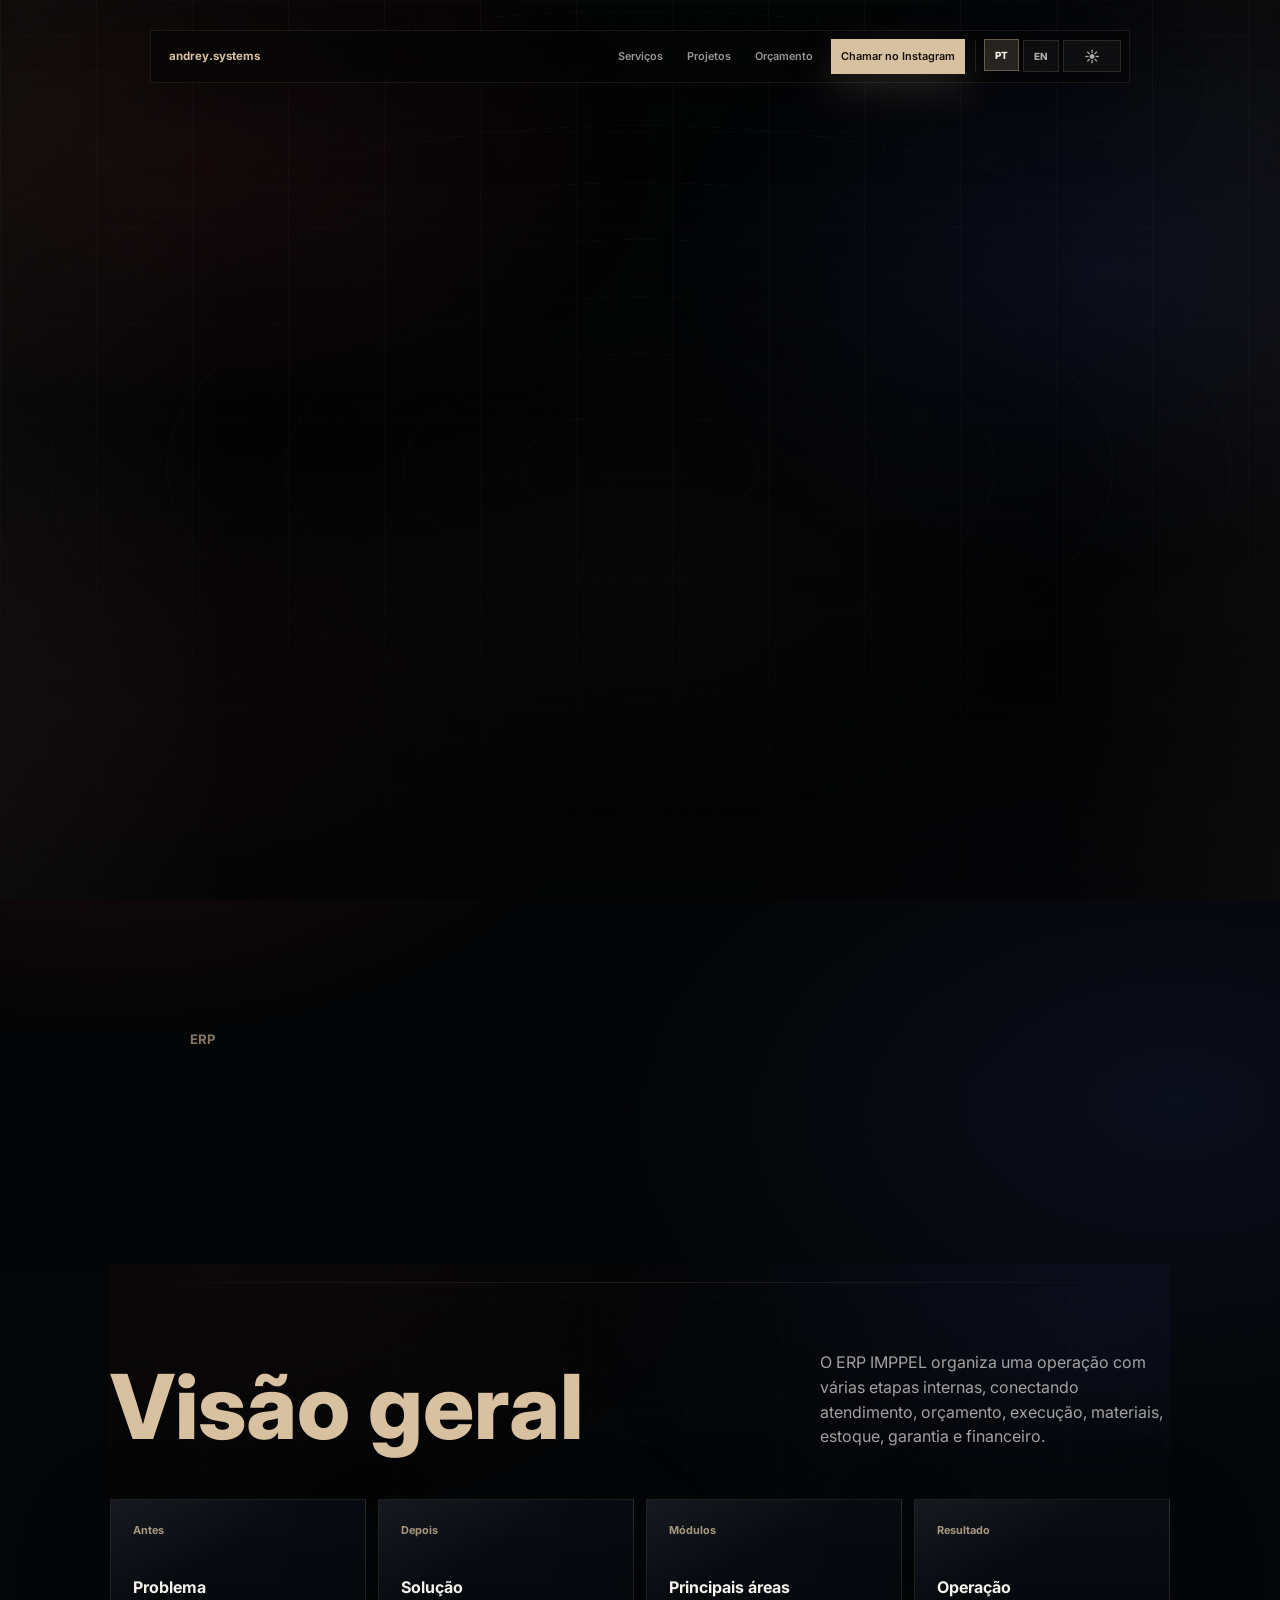
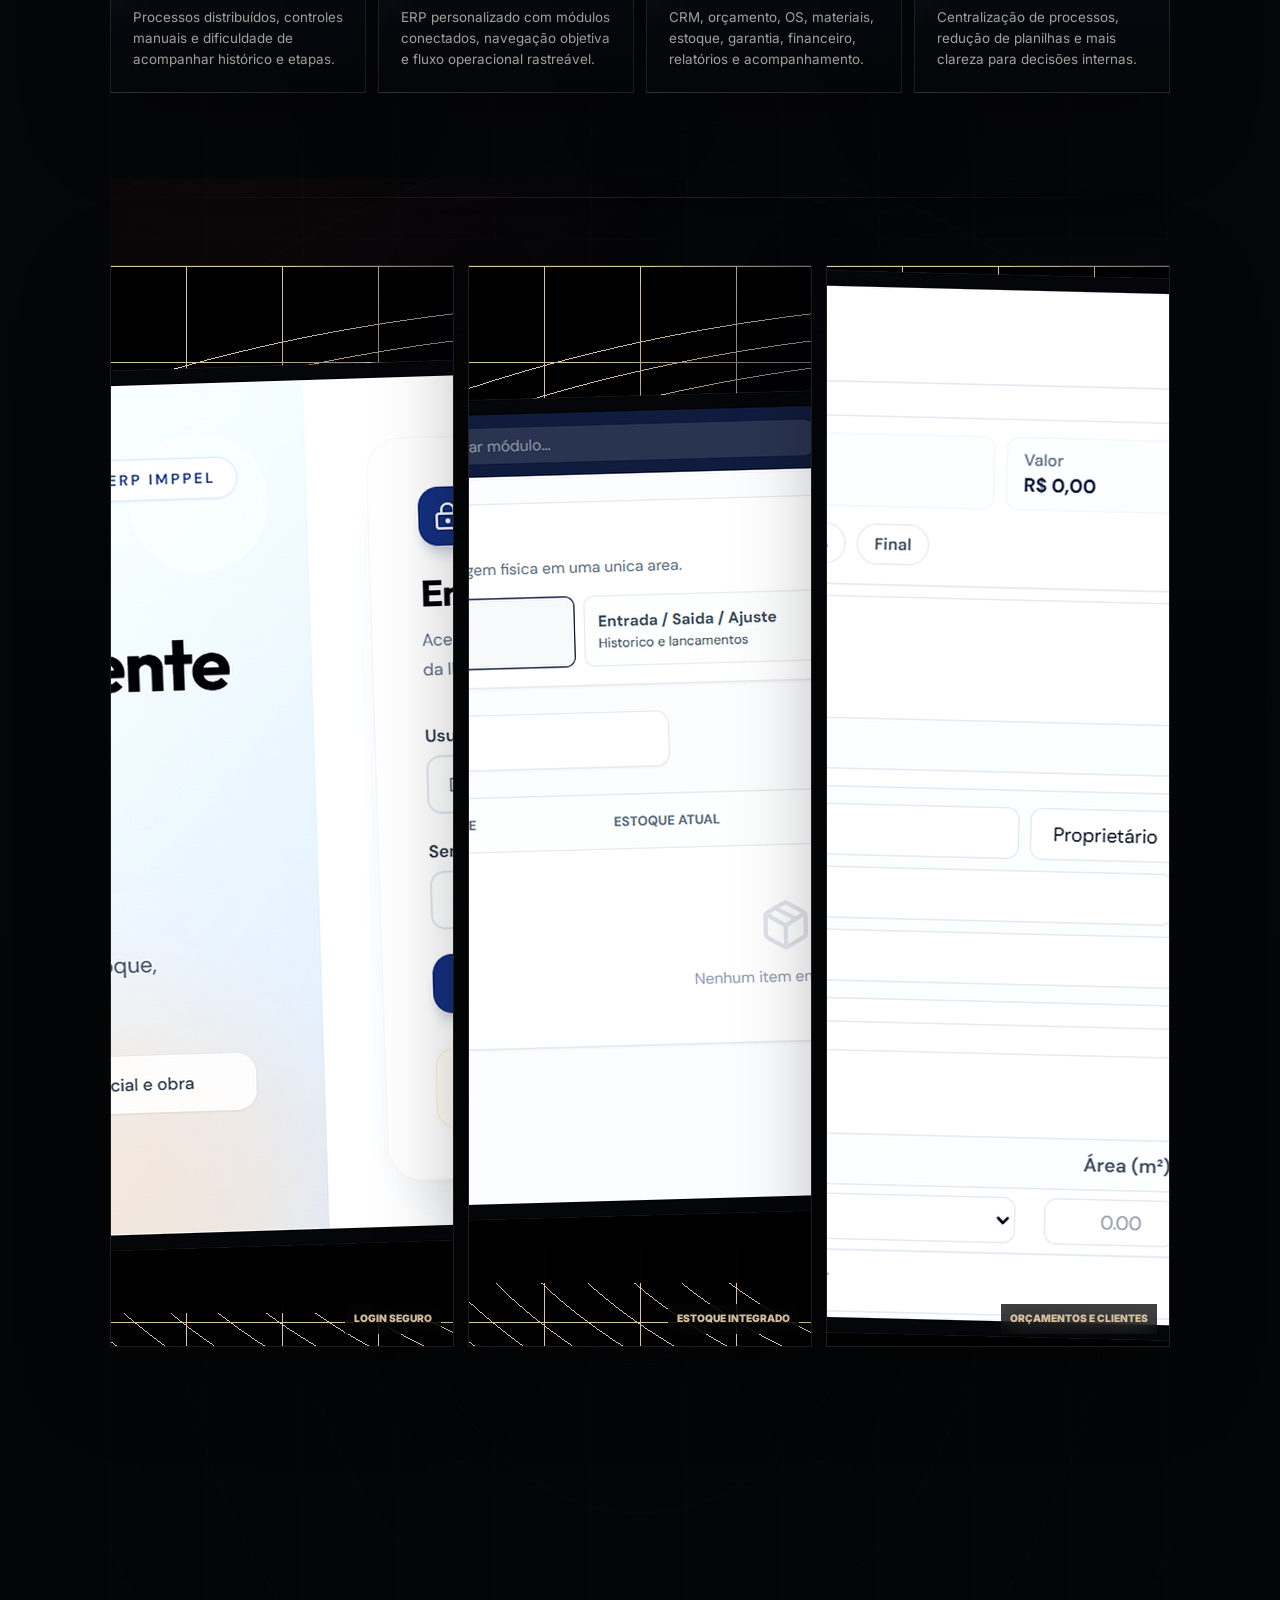
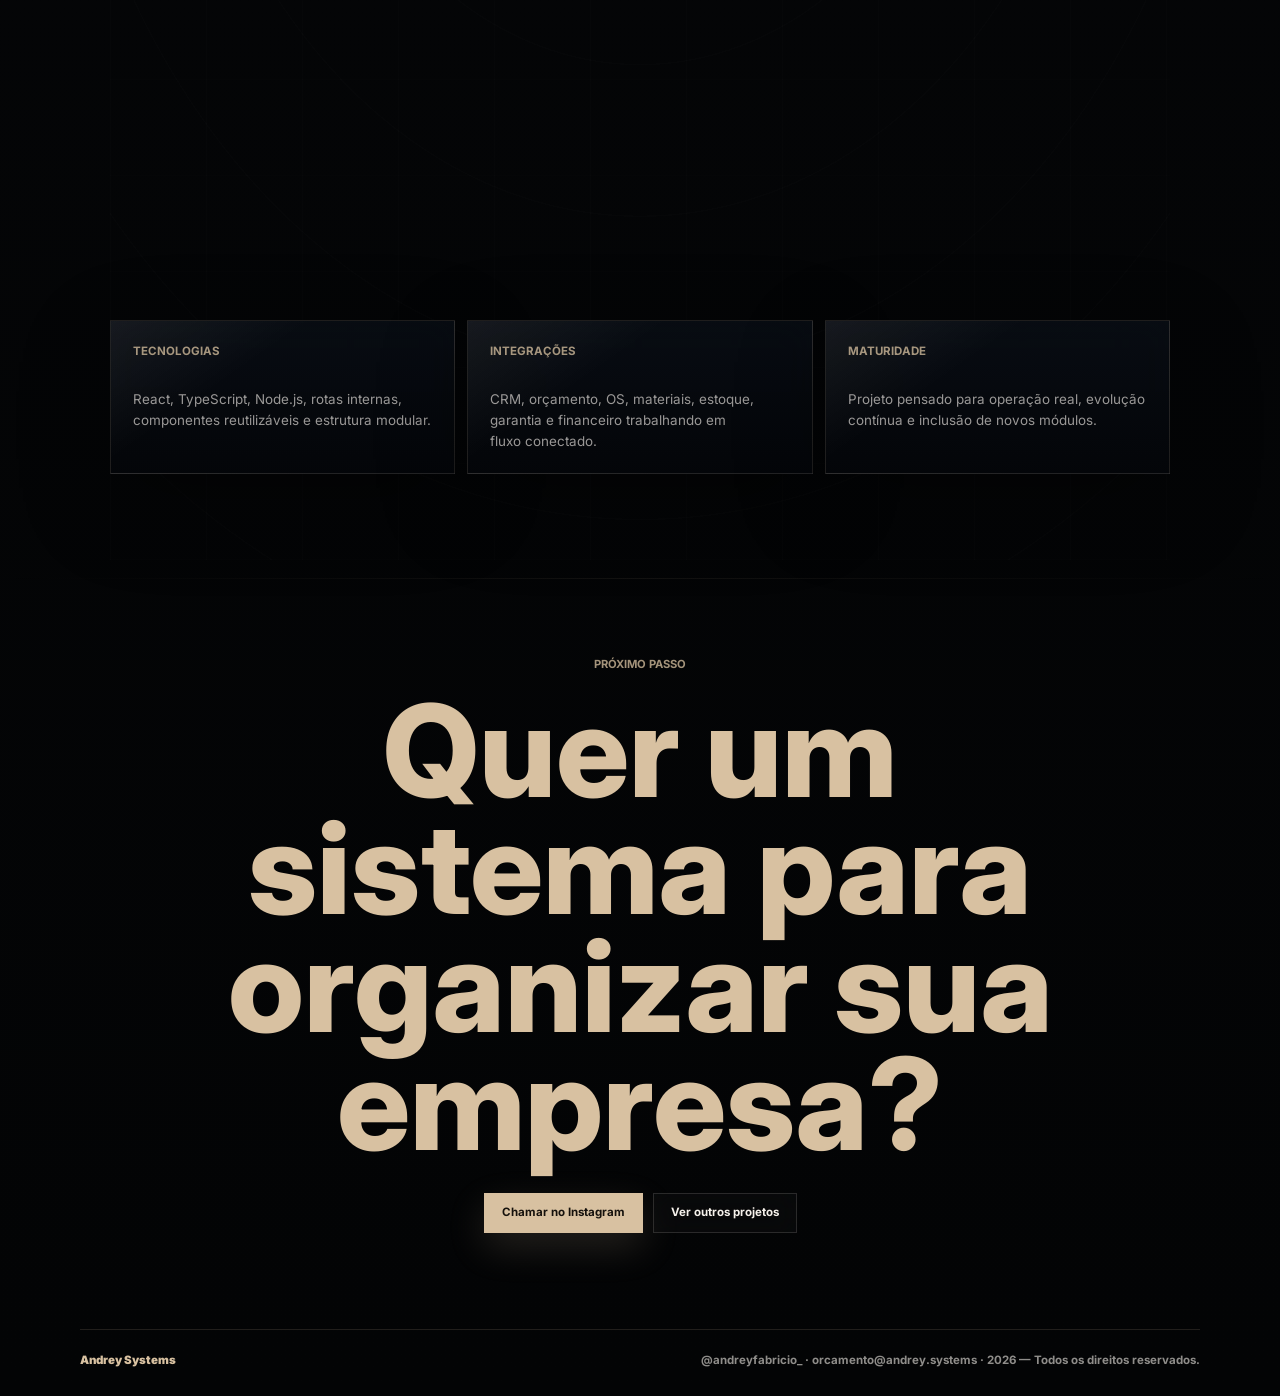
==== commit 07d6bdaa: "Improve launch conversion and honest proof sections" ====
--- a/projetos/erp-imppel/index.html
+++ b/projetos/erp-imppel/index.html
@@ -87,7 +87,7 @@
               target="_blank"
               rel="noreferrer"
             >
-              Quero um ERP parecido
+              Solicitar orçamento
             </a>
           </div>
           <div class="case-page-image reveal parallax-slow">
@@ -180,6 +180,8 @@
               <li>Estoque</li>
               <li>Garantia</li>
               <li>Financeiro</li>
+              <li>Permissões</li>
+              <li>Backup</li>
             </ol>
           </div>
 
@@ -219,8 +221,14 @@
       </main>
 
       <footer class="site-footer">
-        <span>ANDREY.SYSTEMS</span>
-        <span>Case ERP IMPPEL</span>
+        <span>Andrey Systems</span>
+        <span>
+          <a href="https://www.instagram.com/andreyfabricio_/" target="_blank" rel="noreferrer">@andreyfabricio_</a>
+          ·
+          <a href="mailto:orcamento@andrey.systems">orcamento@andrey.systems</a>
+          ·
+          2026 — Todos os direitos reservados.
+        </span>
       </footer>
     </div>
 
--- a/styles.css
+++ b/styles.css
@@ -5705,3 +5705,559 @@
     grid-column: 1 / -1;
   }
 }
+
+/* Final visual refinement: less empty space, fewer boxes and softer light mode. */
+.tech-hero::before,
+.tech-hero .hero-frame::before {
+  content: none !important;
+  display: none !important;
+}
+
+.tech-hero {
+  padding-bottom: clamp(10px, 2vw, 20px);
+}
+
+.hero-frame {
+  padding-bottom: clamp(110px, 10vw, 138px);
+  box-shadow: 0 34px 96px rgba(0, 0, 0, 0.46);
+}
+
+.hero-footer {
+  bottom: clamp(34px, 4vw, 50px);
+  gap: 7px;
+}
+
+.hero-footer span {
+  min-height: 28px;
+  padding: 6px 10px;
+  border-color: rgba(216, 193, 161, 0.08);
+  background: rgba(255, 255, 255, 0.025);
+  box-shadow: none;
+}
+
+.portfolio .project-card,
+.portfolio .project-large,
+.portfolio .project-card:nth-child(-n + 2),
+.portfolio .project-card:nth-child(n + 3) {
+  min-height: 0;
+}
+
+.portfolio .project-card,
+.portfolio .project-large {
+  grid-template-rows: clamp(210px, 18vw, 270px) auto;
+}
+
+.portfolio .project-card:nth-child(-n + 2) {
+  min-height: 540px;
+}
+
+.portfolio .project-card:nth-child(n + 3) {
+  min-height: 500px;
+}
+
+.portfolio .project-meta {
+  gap: 6px;
+  padding: 16px 18px 18px;
+}
+
+.portfolio .project-meta h3 {
+  margin-bottom: 2px;
+}
+
+.portfolio .project-meta a {
+  margin-top: 6px;
+  padding-top: 0;
+}
+
+.portfolio .project-desc,
+.portfolio .project-problem {
+  line-height: 1.36;
+}
+
+.portfolio .project-card {
+  border-color: rgba(216, 193, 161, 0.09);
+  box-shadow: 0 22px 70px rgba(0, 0, 0, 0.24);
+}
+
+.portfolio .project-media {
+  border-bottom-color: rgba(216, 193, 161, 0.06);
+}
+
+[data-theme="light"] body {
+  background:
+    radial-gradient(48rem 26rem at 50% -8%, rgba(217, 232, 248, 0.82), transparent 72%),
+    radial-gradient(38rem 22rem at 8% 16%, rgba(226, 236, 248, 0.72), transparent 76%),
+    linear-gradient(180deg, #f8fbff 0%, #eef5fb 58%, #eaf1f8 100%) !important;
+}
+
+[data-theme="light"] .tech-hero {
+  background:
+    radial-gradient(38rem 24rem at 50% 34%, rgba(89, 132, 190, 0.12), transparent 72%),
+    linear-gradient(180deg, #f9fcff 0%, #f0f6fc 100%) !important;
+}
+
+[data-theme="light"] .hero-frame,
+[data-theme="light"] .project-card,
+[data-theme="light"] .development-card,
+[data-theme="light"] .quote-form,
+[data-theme="light"] .founder-panel {
+  border-color: rgba(41, 75, 112, 0.1);
+  background:
+    linear-gradient(180deg, rgba(255, 255, 255, 0.82), rgba(246, 250, 254, 0.72));
+  box-shadow: 0 24px 80px rgba(66, 91, 122, 0.1);
+}
+
+[data-theme="light"] .hero-footer span {
+  border-color: rgba(41, 75, 112, 0.1);
+  background: rgba(255, 255, 255, 0.54);
+  color: rgba(15, 34, 58, 0.72);
+}
+
+[data-theme="light"] .project-media {
+  border-bottom-color: rgba(41, 75, 112, 0.08);
+}
+
+[data-theme="light"] .project-card:hover {
+  box-shadow: 0 28px 88px rgba(66, 91, 122, 0.14);
+}
+
+@media (max-width: 1020px) {
+  .portfolio .project-card:nth-child(-n + 2),
+  .portfolio .project-card:nth-child(n + 3) {
+    min-height: 520px;
+  }
+}
+
+@media (max-width: 620px) {
+  .hero-frame {
+    padding-bottom: 34px;
+  }
+
+  .hero-footer {
+    margin-top: -18px;
+    gap: 5px;
+  }
+
+  .hero-footer span,
+  .hero-footer span:last-child {
+    min-height: 28px;
+    padding: 6px 8px;
+    font-size: 0.46rem;
+  }
+
+  .portfolio .project-card,
+  .portfolio .project-large,
+  .portfolio .project-card:nth-child(-n + 2),
+  .portfolio .project-card:nth-child(n + 3) {
+    grid-template-rows: 200px auto;
+    min-height: 0;
+  }
+
+  .portfolio .project-meta {
+    padding: 15px;
+  }
+}
+
+/* Light background and template card cleanup. */
+[data-theme="light"],
+[data-theme="light"] body {
+  background:
+    radial-gradient(46rem 24rem at 50% -6%, rgba(216, 232, 250, 0.72), transparent 74%),
+    radial-gradient(34rem 20rem at 8% 18%, rgba(232, 241, 252, 0.8), transparent 72%),
+    linear-gradient(180deg, #f8fbff 0%, #f1f6fc 48%, #edf4fa 100%) !important;
+}
+
+[data-theme="light"] body::before,
+[data-theme="light"] body::after,
+[data-theme="light"] .site-shell::before,
+[data-theme="light"] .site-shell::after,
+[data-theme="light"] .section::after {
+  content: none !important;
+  display: none !important;
+}
+
+[data-theme="light"] .hero::after,
+[data-theme="light"] .tech-hero::after,
+[data-theme="light"] .case-page-hero::after {
+  background:
+    radial-gradient(36rem 20rem at 50% 24%, rgba(93, 137, 196, 0.08), transparent 76%),
+    linear-gradient(180deg, rgba(248, 251, 255, 0), rgba(241, 246, 252, 0.78) 100%) !important;
+}
+
+[data-theme="light"] .grain {
+  opacity: 0.22;
+  background-image:
+    linear-gradient(rgba(60, 95, 135, 0.035) 1px, transparent 1px),
+    linear-gradient(90deg, rgba(60, 95, 135, 0.025) 1px, transparent 1px);
+}
+
+[data-theme="light"] .section::before {
+  background: linear-gradient(90deg, transparent, rgba(70, 105, 145, 0.08), transparent);
+}
+
+[data-theme="light"] .project-media::after {
+  background:
+    radial-gradient(circle at 50% 35%, transparent, rgba(248, 251, 255, 0.18) 54%, rgba(237, 244, 250, 0.68) 88%),
+    linear-gradient(to top, rgba(248, 251, 255, 0.78), rgba(248, 251, 255, 0.18) 32%, transparent 62%) !important;
+}
+
+.portfolio .project-card:nth-child(n + 3) {
+  grid-template-rows: clamp(178px, 15vw, 220px) auto;
+  min-height: 0;
+}
+
+.portfolio .project-card:nth-child(n + 3) .project-meta {
+  padding-bottom: 14px;
+}
+
+.portfolio .project-card:nth-child(n + 3) .project-meta a {
+  margin-top: 2px;
+}
+
+.portfolio .project-card:nth-child(n + 3) .template-preview,
+.portfolio .project-card:nth-child(n + 3) .template-preview.template-fitness,
+.portfolio .project-card:nth-child(n + 3) .template-preview.template-church {
+  width: min(78%, 300px);
+  min-height: 174px;
+}
+
+.portfolio .project-card:nth-child(n + 3) .template-hero {
+  min-height: 70px;
+  padding: 14px;
+}
+
+.portfolio .project-card:nth-child(n + 3) .template-service-row,
+.portfolio .project-card:nth-child(n + 3) .template-plan-grid {
+  gap: 5px;
+  padding: 8px 10px 0;
+}
+
+.portfolio .project-card:nth-child(n + 3) .template-service-row i,
+.portfolio .project-card:nth-child(n + 3) .template-plan-grid i {
+  min-height: 28px;
+  padding: 6px 5px;
+}
+
+.portfolio .project-card:nth-child(n + 3) .template-cta {
+  margin: 8px 10px 10px;
+  min-height: 28px;
+}
+
+@media (max-width: 1020px) {
+  .portfolio .project-card:nth-child(n + 3) {
+    min-height: 0;
+  }
+}
+
+@media (max-width: 620px) {
+  .portfolio .project-card:nth-child(n + 3) {
+    grid-template-rows: 178px auto;
+    min-height: 0;
+  }
+
+  .portfolio .project-card:nth-child(n + 3) .template-preview,
+  .portfolio .project-card:nth-child(n + 3) .template-preview.template-fitness,
+  .portfolio .project-card:nth-child(n + 3) .template-preview.template-church {
+    width: 78%;
+    min-height: 158px;
+  }
+}
+
+/* Final bugfix pass: keep the approved identity while removing unfinished visual artifacts. */
+.tech-hero {
+  min-height: auto !important;
+  padding-bottom: 28px !important;
+  background: transparent !important;
+}
+
+[data-theme="light"] .tech-hero {
+  background: transparent !important;
+}
+
+.tech-hero::before,
+.tech-hero::after,
+.tech-ambient,
+.tech-grid,
+.hero-orb,
+.hero-pillars {
+  content: none !important;
+  display: none !important;
+}
+
+.hero-frame {
+  min-height: clamp(500px, calc(100svh - 250px), 590px) !important;
+  padding-bottom: clamp(72px, 7vw, 96px) !important;
+  background:
+    radial-gradient(44rem 24rem at 50% 40%, rgba(216, 193, 161, 0.08), transparent 72%),
+    linear-gradient(115deg, rgba(255, 255, 255, 0.045), transparent 42%),
+    linear-gradient(180deg, rgba(7, 10, 15, 0.64), rgba(3, 4, 5, 0.78)) !important;
+}
+
+.hero-frame::after {
+  height: 28% !important;
+  background: linear-gradient(to top, rgba(3, 4, 5, 0.78), transparent) !important;
+}
+
+.hero-footer {
+  bottom: clamp(18px, 2.4vw, 28px) !important;
+}
+
+.services {
+  padding-top: clamp(78px, 8vw, 104px) !important;
+}
+
+.founder-photo {
+  background:
+    radial-gradient(circle at 50% 26%, rgba(216, 193, 161, 0.1), transparent 48%),
+    #030405 !important;
+}
+
+.founder-photo::before,
+.founder-photo::after {
+  content: none !important;
+  display: none !important;
+}
+
+.portfolio .project-card:nth-child(-n + 2) {
+  min-height: 500px !important;
+}
+
+.portfolio .project-card:nth-child(-n + 2) .project-meta {
+  padding-bottom: 16px !important;
+}
+
+.portfolio .project-card:nth-child(-n + 2) .project-meta a {
+  margin-top: 4px !important;
+}
+
+@media (max-width: 900px) {
+  .hero-frame {
+    min-height: 580px !important;
+    padding-bottom: 84px !important;
+  }
+
+  .services {
+    padding-top: 78px !important;
+  }
+
+  .portfolio .project-card:nth-child(-n + 2) {
+    min-height: 0 !important;
+  }
+}
+
+@media (max-width: 620px) {
+  .tech-hero {
+    padding-bottom: 20px !important;
+  }
+
+  .hero-frame {
+    min-height: 560px !important;
+    padding-bottom: 30px !important;
+  }
+
+  .services {
+    padding-top: 68px !important;
+  }
+}
+
+/* Final container refinement: remove oversized section panels while preserving inner cards. */
+.hero-frame,
+[data-theme="light"] .hero-frame {
+  border-color: transparent !important;
+  background: transparent !important;
+  box-shadow: none !important;
+}
+
+.hero-frame::before,
+.hero-frame::after {
+  content: none !important;
+  display: none !important;
+}
+
+.tech-hero .hero-frame {
+  width: min(1060px, calc(100% - 36px)) !important;
+}
+
+.testimonials,
+.faq,
+.quote {
+  background: transparent !important;
+  box-shadow: none !important;
+}
+
+.testimonials .section-heading,
+.faq .section-heading,
+.quote .section-heading {
+  border: 0 !important;
+  background: transparent !important;
+  box-shadow: none !important;
+}
+
+.testimonials .section-heading p,
+.faq .section-heading p,
+.quote .section-heading p {
+  border: 0 !important;
+  background: transparent !important;
+  box-shadow: none !important;
+}
+
+.faq-grid {
+  border: 0 !important;
+  background: transparent !important;
+  box-shadow: none !important;
+}
+
+.quote-form {
+  background:
+    linear-gradient(180deg, rgba(255, 255, 255, 0.032), rgba(255, 255, 255, 0.012)) !important;
+  box-shadow: 0 22px 70px rgba(0, 0, 0, 0.24) !important;
+}
+
+.final-cta {
+  background: transparent !important;
+  box-shadow: none !important;
+}
+
+.final-cta::before,
+.final-cta::after {
+  opacity: 0.55 !important;
+}
+
+[data-theme="light"] .testimonials .section-heading,
+[data-theme="light"] .faq .section-heading,
+[data-theme="light"] .quote .section-heading,
+[data-theme="light"] .testimonials .section-heading p,
+[data-theme="light"] .faq .section-heading p,
+[data-theme="light"] .quote .section-heading p,
+[data-theme="light"] .faq-grid,
+[data-theme="light"] .final-cta {
+  border: 0 !important;
+  background: transparent !important;
+  box-shadow: none !important;
+}
+
+[data-theme="light"] .quote-form {
+  background: rgba(255, 255, 255, 0.48) !important;
+  box-shadow: 0 18px 58px rgba(41, 66, 94, 0.08) !important;
+}
+
+@media (max-width: 620px) {
+  .tech-hero .hero-frame {
+    width: min(100%, calc(100vw - 24px)) !important;
+  }
+
+  .quote-form,
+  [data-theme="light"] .quote-form {
+    box-shadow: none !important;
+  }
+}
+
+/* Launch conversion sprint: honest proof, generated quote message and contact footer. */
+.hero-proof {
+  width: min(920px, calc(100% - 36px));
+  margin: 14px auto 0;
+  padding: 16px 18px;
+  border: 1px solid rgba(216, 193, 161, 0.12);
+  background: rgba(255, 255, 255, 0.028);
+  text-align: center;
+}
+
+.hero-proof strong {
+  display: block;
+  color: var(--gold);
+  font-size: 0.78rem;
+  letter-spacing: 0.02em;
+  text-transform: uppercase;
+}
+
+.hero-proof p {
+  max-width: 760px;
+  margin: 8px auto 0;
+  color: var(--muted);
+  font-size: 0.86rem;
+}
+
+.testimonial-card h3 {
+  margin: 0 0 10px;
+  color: var(--text);
+  font-size: 1.08rem;
+}
+
+.quote-form label:nth-child(4) {
+  grid-column: auto;
+}
+
+.quote-form label:nth-child(5),
+.quote-message,
+.quote-form button,
+.quote-form .quote-email-link {
+  grid-column: span 2;
+}
+
+.quote-message {
+  display: grid;
+  gap: 10px;
+  padding: 16px;
+  border: 1px solid rgba(216, 193, 161, 0.14);
+  background: rgba(255, 255, 255, 0.026);
+}
+
+.quote-message[hidden] {
+  display: none;
+}
+
+.quote-message span {
+  color: var(--gold-soft);
+  font-size: 0.72rem;
+  font-weight: 800;
+  text-transform: uppercase;
+}
+
+.quote-message pre {
+  max-height: 280px;
+  margin: 0;
+  overflow: auto;
+  color: var(--text);
+  font: 0.84rem/1.55 "Inter", Arial, sans-serif;
+  white-space: pre-wrap;
+}
+
+.quote-copy-button {
+  justify-content: center;
+}
+
+.site-footer a {
+  color: inherit;
+  text-decoration: none;
+}
+
+.site-footer a:hover,
+.site-footer a:focus-visible {
+  color: var(--gold);
+}
+
+[data-theme="light"] .hero-proof,
+[data-theme="light"] .quote-message {
+  border-color: rgba(36, 58, 84, 0.12);
+  background: rgba(255, 255, 255, 0.52);
+}
+
+[data-theme="light"] .testimonial-card h3,
+[data-theme="light"] .quote-message pre {
+  color: #102033;
+}
+
+@media (max-width: 620px) {
+  .hero-proof {
+    width: calc(100% - 24px);
+    margin-top: 10px;
+    padding: 14px;
+  }
+
+  .quote-form label:nth-child(5),
+  .quote-message,
+  .quote-form button,
+  .quote-form .quote-email-link {
+    grid-column: 1 / -1;
+  }
+}
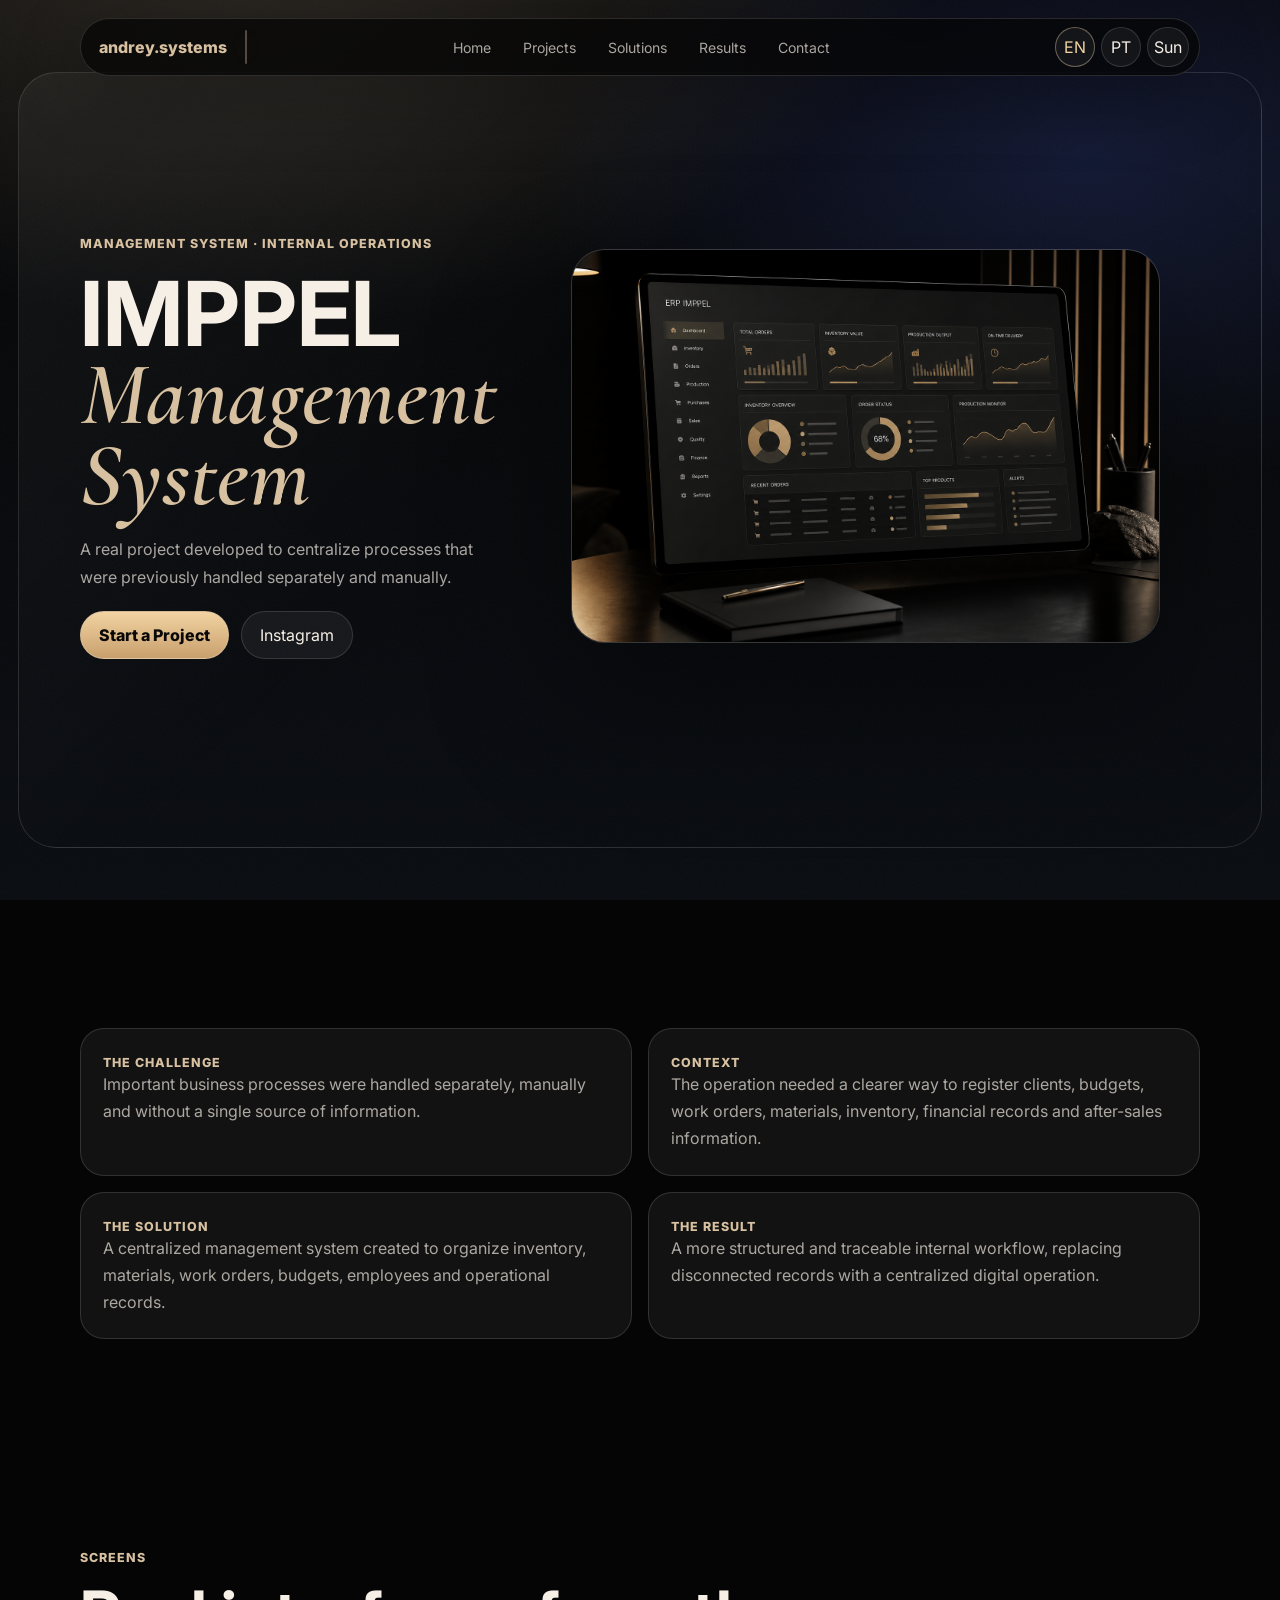
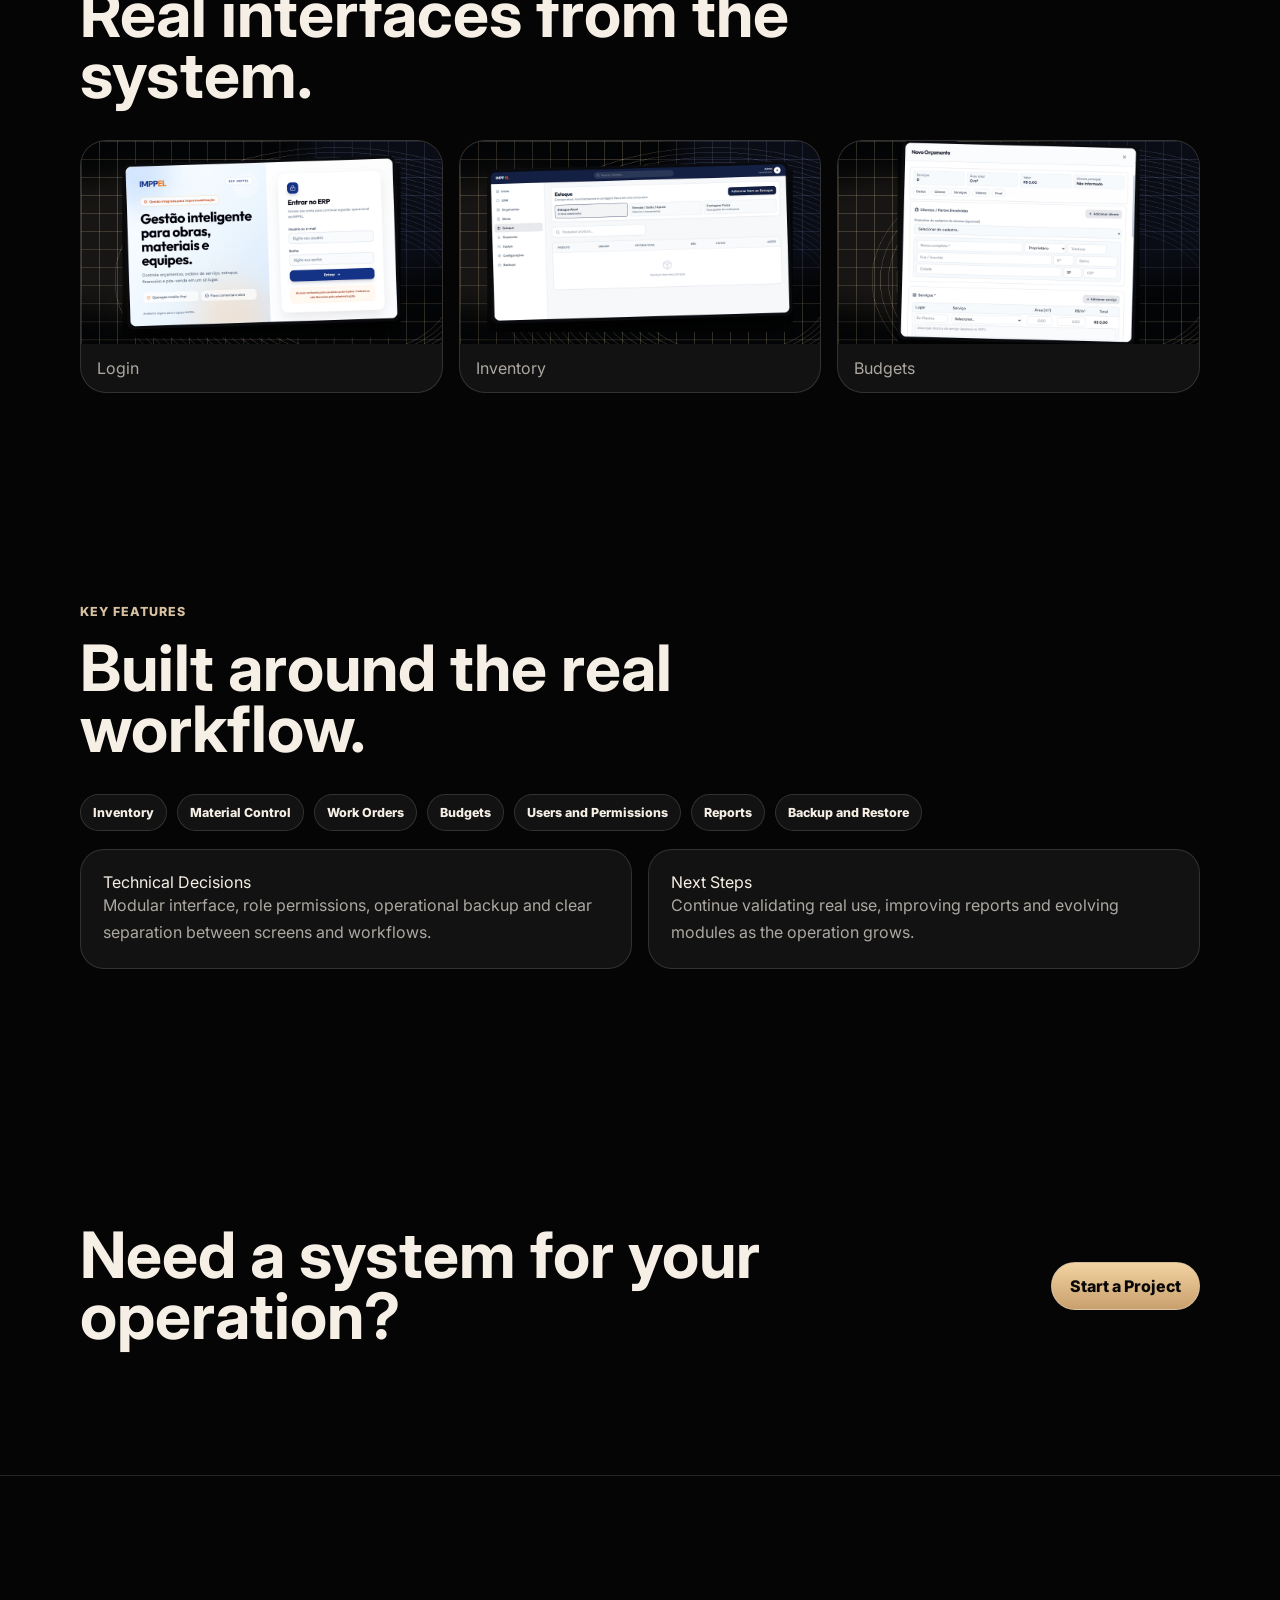
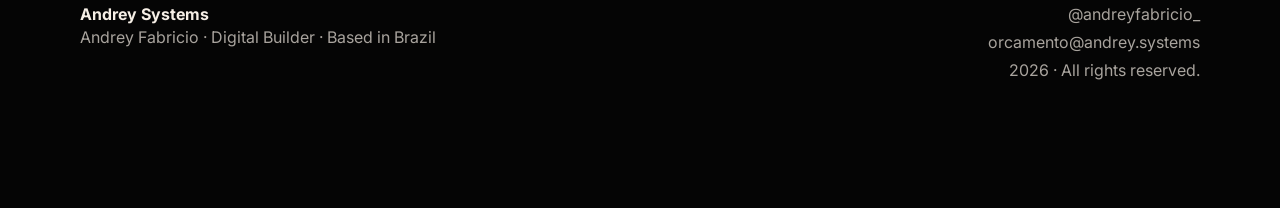
==== commit c6c51dbe: "feat: redesign portfolio for digital builder positioning" ====
--- a/projetos/erp-imppel/index.html
+++ b/projetos/erp-imppel/index.html
@@ -1,237 +1 @@
-<!doctype html>
-<html lang="pt-BR">
-  <head>
-    <meta charset="UTF-8" />
-    <meta name="viewport" content="width=device-width, initial-scale=1.0" />
-    <meta
-      name="description"
-      content="Case ERP IMPPEL: sistema empresarial personalizado criado pela Andrey Systems para centralizar CRM, orçamento, OS, materiais, estoque, garantia e financeiro."
-    />
-    <meta name="theme-color" content="#050505" />
-    <meta name="robots" content="index, follow" />
-    <link rel="canonical" href="https://andrey.systems/projetos/erp-imppel/" />
-    <meta property="og:type" content="article" />
-    <meta property="og:title" content="ERP IMPPEL | Case Andrey Systems" />
-    <meta
-      property="og:description"
-      content="Sistema personalizado para centralizar processos, reduzir planilhas e conectar setores em uma operação real."
-    />
-    <meta property="og:image" content="../../assets/images/erp-imppel-showcase.png" />
-    <meta name="twitter:card" content="summary_large_image" />
-    <meta name="twitter:title" content="ERP IMPPEL | Case Andrey Systems" />
-    <meta
-      name="twitter:description"
-      content="Conheça o ERP IMPPEL, sistema personalizado desenvolvido para conectar CRM, orçamento, OS, estoque, garantia e financeiro."
-    />
-    <title>ERP IMPPEL | Case Andrey Systems</title>
-    <link
-      rel="icon"
-      href="data:image/svg+xml,%3Csvg xmlns='http://www.w3.org/2000/svg' viewBox='0 0 64 64'%3E%3Crect width='64' height='64' fill='%23050505'/%3E%3Ctext x='32' y='38' text-anchor='middle' font-family='Arial' font-size='18' font-weight='700' fill='%23D8C1A1'%3EAS%3C/text%3E%3C/svg%3E"
-    />
-    <link rel="preconnect" href="https://fonts.googleapis.com" />
-    <link rel="preconnect" href="https://fonts.gstatic.com" crossorigin />
-    <link
-      href="https://fonts.googleapis.com/css2?family=Cormorant+Garamond:ital,wght@0,500;0,600;1,500;1,600&family=Inter:wght@400;500;600;700&display=swap"
-      rel="stylesheet"
-    />
-    <link rel="stylesheet" href="../../styles.css" />
-  </head>
-  <body class="is-loading">
-    <div class="grain" aria-hidden="true"></div>
-    <div class="site-shell">
-      <header class="site-header">
-        <a class="brand" href="../../#home" aria-label="andrey.systems">andrey.systems</a>
-        <button class="nav-toggle" type="button" aria-label="Abrir menu" aria-expanded="false">
-          <span></span>
-          <span></span>
-        </button>
-        <nav class="site-nav" aria-label="Navegação principal">
-          <a href="../../#servicos">Serviços</a>
-          <a href="../../#portfolio">Projetos</a>
-          <a href="../../#orcamento">Orçamento</a>
-          <a
-            class="nav-cta"
-            href="https://www.instagram.com/direct/t/andreyfabricio_"
-            target="_blank"
-            rel="noreferrer"
-          >
-            Chamar no Instagram
-          </a>
-          <div class="header-controls" aria-label="Preferências do site">
-            <button class="control-button is-active" type="button" data-lang-option="pt">PT</button>
-            <button class="control-button" type="button" data-lang-option="en">EN</button>
-            <button class="control-button theme-toggle" type="button" data-theme-toggle aria-label="Alternar para modo claro">
-              <span aria-hidden="true">☀</span>
-            </button>
-          </div>
-        </nav>
-      </header>
-
-      <main>
-        <section class="case-page-hero case-editorial-hero tech-case-hero" data-section="ERP">
-          <div class="tech-ambient" aria-hidden="true"></div>
-          <div class="tech-grid" aria-hidden="true"></div>
-          <div class="case-page-copy reveal">
-            <p class="eyebrow">Case ERP personalizado</p>
-            <h1>
-              <span class="title-main">ERP IMPPEL</span>
-              <span class="title-accent">operação conectada</span>
-            </h1>
-            <p>
-              Sistema criado para centralizar processos internos, reduzir dependência de planilhas
-              e conectar setores em um fluxo operacional mais claro.
-            </p>
-            <a
-              class="button primary"
-              href="https://www.instagram.com/direct/t/andreyfabricio_"
-              target="_blank"
-              rel="noreferrer"
-            >
-              Solicitar orçamento
-            </a>
-          </div>
-          <div class="case-page-image reveal parallax-slow">
-            <span class="case-image-index" aria-hidden="true">.01</span>
-            <img
-              src="../../assets/images/erp-dashboard-real.png"
-              width="1920"
-              height="1080"
-              alt="Painel principal real do ERP IMPPEL"
-              fetchpriority="high"
-            />
-          </div>
-          <div class="hero-pillars case-pillars" aria-hidden="true">
-            <span style="--h: 92%; --d: 420ms"></span>
-            <span style="--h: 80%; --d: 360ms"></span>
-            <span style="--h: 66%; --d: 300ms"></span>
-            <span style="--h: 52%; --d: 240ms"></span>
-            <span style="--h: 34%; --d: 180ms"></span>
-            <span style="--h: 20%; --d: 120ms"></span>
-            <span style="--h: 34%; --d: 180ms"></span>
-            <span style="--h: 52%; --d: 240ms"></span>
-            <span style="--h: 66%; --d: 300ms"></span>
-            <span style="--h: 80%; --d: 360ms"></span>
-            <span style="--h: 92%; --d: 420ms"></span>
-          </div>
-        </section>
-
-        <section class="section case-detail-section">
-          <div class="section-heading reveal">
-            <h2>Visão geral</h2>
-            <p>
-              O ERP IMPPEL foi desenvolvido para organizar uma operação com várias etapas internas,
-              conectando atendimento, orçamento, execução, materiais, estoque, garantia e financeiro.
-            </p>
-          </div>
-          <div class="case-grid reveal">
-            <article>
-              <span>Antes</span>
-              <h3>Problema</h3>
-              <p>Processos distribuídos, controles manuais e dificuldade de acompanhar histórico e etapas.</p>
-            </article>
-            <article>
-              <span>Depois</span>
-              <h3>Solução</h3>
-              <p>ERP personalizado com módulos conectados, navegação objetiva e fluxo operacional rastreável.</p>
-            </article>
-            <article>
-              <span>Módulos</span>
-              <h3>Principais áreas</h3>
-              <p>CRM, orçamento, OS, materiais, estoque, garantia, financeiro, relatórios e acompanhamento.</p>
-            </article>
-            <article>
-              <span>Resultado</span>
-              <h3>Operação</h3>
-              <p>Centralização de processos, redução de planilhas e mais clareza para decisões internas.</p>
-            </article>
-          </div>
-        </section>
-
-        <section class="section case-detail-section">
-          <div class="case-real-gallery reveal" aria-label="Galeria de telas reais do ERP IMPPEL">
-            <figure>
-              <img src="../../assets/images/erp-login-real.png" width="1920" height="1080" loading="lazy" alt="Tela de login do ERP IMPPEL" />
-              <figcaption>Login seguro</figcaption>
-            </figure>
-            <figure>
-              <img src="../../assets/images/erp-inventory-real.png" width="1920" height="1080" loading="lazy" alt="Tela de estoque do ERP IMPPEL" />
-              <figcaption>Estoque integrado</figcaption>
-            </figure>
-            <figure>
-              <img src="../../assets/images/erp-budget-real.png" width="1920" height="1080" loading="lazy" alt="Tela de orçamento do ERP IMPPEL" />
-              <figcaption>Orçamentos e clientes</figcaption>
-            </figure>
-          </div>
-
-          <div class="case-flow reveal">
-            <div class="case-flow-copy">
-              <p class="eyebrow">Fluxo completo</p>
-              <h3>Do primeiro contato ao financeiro.</h3>
-              <p>
-                A proposta do ERP é fazer cada etapa conversar com a próxima, diminuindo perda de
-                informação e dando mais rastreabilidade para a operação.
-              </p>
-            </div>
-            <ol class="timeline-list">
-              <li>CRM</li>
-              <li>Orçamento</li>
-              <li>OS</li>
-              <li>Materiais</li>
-              <li>Estoque</li>
-              <li>Garantia</li>
-              <li>Financeiro</li>
-              <li>Permissões</li>
-              <li>Backup</li>
-            </ol>
-          </div>
-
-          <div class="case-proof reveal">
-            <article>
-              <span>Tecnologias utilizadas</span>
-              <p>React, TypeScript, Node.js, componentes reutilizáveis, rotas internas e estrutura modular.</p>
-            </article>
-            <article>
-              <span>Integrações existentes</span>
-              <p>CRM, orçamentos, ordens de serviço, materiais, estoque, garantia e financeiro.</p>
-            </article>
-            <article>
-              <span>Evolução</span>
-              <p>Base preparada para novos módulos, novas regras operacionais e melhorias contínuas.</p>
-            </article>
-          </div>
-        </section>
-
-        <section class="final-cta">
-          <div class="final-inner reveal">
-            <p class="eyebrow">Próximo passo</p>
-            <h2>Quer um sistema para organizar sua empresa?</h2>
-            <div class="contact-actions">
-              <a
-                class="button primary"
-                href="https://www.instagram.com/direct/t/andreyfabricio_"
-                target="_blank"
-                rel="noreferrer"
-              >
-                Chamar no Instagram
-              </a>
-              <a class="button secondary" href="../../#portfolio">Ver outros projetos</a>
-            </div>
-          </div>
-        </section>
-      </main>
-
-      <footer class="site-footer">
-        <span>Andrey Systems</span>
-        <span>
-          <a href="https://www.instagram.com/andreyfabricio_/" target="_blank" rel="noreferrer">@andreyfabricio_</a>
-          ·
-          <a href="mailto:orcamento@andrey.systems">orcamento@andrey.systems</a>
-          ·
-          2026 — Todos os direitos reservados.
-        </span>
-      </footer>
-    </div>
-
-    <script src="../../script.js"></script>
-  </body>
-</html>
+<!doctype html><html lang="en"><head><meta charset="UTF-8" /><meta name="viewport" content="width=device-width, initial-scale=1.0" /><meta name="description" content="ERP IMPPEL case study: a real management system built by Andrey Fabricio to centralize inventory, work orders, budgets, permissions, reports and backup." /><meta name="theme-color" content="#050505" /><meta name="robots" content="index, follow" /><link rel="canonical" href="https://site-andrey-systems.vercel.app/projetos/erp-imppel/" /><meta property="og:type" content="article" /><meta property="og:title" content="IMPPEL Management System | Andrey Systems" /><meta property="og:description" content="A centralized management system created for a real internal operation." /><meta property="og:image" content="https://site-andrey-systems.vercel.app/assets/images/erp-imppel-showcase.png" /><meta name="twitter:card" content="summary_large_image" /><meta name="twitter:title" content="IMPPEL Management System | Andrey Systems" /><meta name="twitter:description" content="Inventory, material control, work orders, budgets, users, permissions, reports and backup." /><meta name="twitter:image" content="https://site-andrey-systems.vercel.app/assets/images/erp-imppel-showcase.png" /><title>IMPPEL Management System | Andrey Systems</title><link rel="icon" href="data:image/svg+xml,%3Csvg xmlns='http://www.w3.org/2000/svg' viewBox='0 0 64 64'%3E%3Crect width='64' height='64' fill='%23050505'/%3E%3Ctext x='32' y='38' text-anchor='middle' font-family='Arial' font-size='18' font-weight='700' fill='%23D8C1A1'%3EAS%3C/text%3E%3C/svg%3E" /><link rel="preconnect" href="https://fonts.googleapis.com" /><link rel="preconnect" href="https://fonts.gstatic.com" crossorigin /><link href="https://fonts.googleapis.com/css2?family=Inter:wght@400;500;600;700;800&family=Cormorant+Garamond:ital,wght@0,600;1,600&display=swap" rel="stylesheet" /><link rel="stylesheet" href="../../styles.css" /></head><body class="is-loading"><a class="skip-link" href="#main">Skip to content</a><div class="grain" aria-hidden="true"></div><header class="site-header" data-header><a class="brand" href="../../#home">andrey.systems</a><button class="nav-toggle" type="button" aria-label="Open menu" aria-expanded="false" data-i18n-aria-label="navOpen"><span></span><span></span></button><nav class="site-nav" aria-label="Primary navigation"><a href="../../#home" data-i18n="navHome">Home</a><a href="../../#projects" data-i18n="navProjects">Projects</a><a href="../../#solutions" data-i18n="navSolutions">Solutions</a><a href="../../#results" data-i18n="navResults">Results</a><a href="../../#contact" data-i18n="navContact">Contact</a><span class="nav-indicator" aria-hidden="true"></span></nav><div class="header-actions"><button class="control-button is-active" type="button" data-lang-option="en">EN</button><button class="control-button" type="button" data-lang-option="pt">PT</button><button class="control-button theme-toggle" type="button" data-theme-toggle aria-label="Switch to light mode" data-i18n-aria-label="themeToLight"><span aria-hidden="true">Sun</span></button></div></header><main id="main"><section class="case-hero story-stage"><div class="case-page-copy reveal"><p class="eyebrow" data-i18n="casePageEyebrow">Management System · Internal Operations</p><h1><span data-i18n="casePageTitleA">IMPPEL</span><em data-i18n="casePageTitleB">Management System</em></h1><p data-i18n="casePageText">A real project developed to centralize processes that were previously handled separately and manually.</p><div class="hero-actions"><a class="button primary" href="../../#contact" data-i18n="startProject">Start a Project</a><a class="button secondary" href="https://www.instagram.com/andreyfabricio_/" target="_blank" rel="noreferrer">Instagram</a></div></div><figure class="case-page-device reveal"><img src="../../assets/images/erp-imppel-showcase.png" width="1920" height="1080" alt="ERP IMPPEL screens in desktop mockup" fetchpriority="high" /></figure></section><section class="case-study"><article class="case-block reveal"><span data-i18n="challengeLabel">The Challenge</span><p data-i18n="challengeText">Important business processes were handled separately, manually and without a single source of information.</p></article><article class="case-block reveal"><span>Context</span><p data-i18n="caseContext">The operation needed a clearer way to register clients, budgets, work orders, materials, inventory, financial records and after-sales information.</p></article><article class="case-block reveal"><span data-i18n="solutionLabel">The Solution</span><p data-i18n="solutionText">A centralized management system created to organize inventory, materials, work orders, budgets, employees and operational records.</p></article><article class="case-block reveal"><span data-i18n="resultLabel">The Result</span><p data-i18n="resultText">A more structured and traceable internal workflow, replacing disconnected records with a centralized digital operation.</p></article></section><section class="case-screens"><div class="section-heading reveal"><p class="eyebrow">Screens</p><h2 data-i18n="screensTitle">Real interfaces from the system.</h2></div><div class="screen-gallery"><figure class="reveal"><img src="../../assets/images/erp-login-real.png" width="1920" height="1080" loading="lazy" alt="ERP IMPPEL login screen" /><figcaption>Login</figcaption></figure><figure class="reveal"><img src="../../assets/images/erp-inventory-real.png" width="1920" height="1080" loading="lazy" alt="ERP IMPPEL inventory screen" /><figcaption>Inventory</figcaption></figure><figure class="reveal"><img src="../../assets/images/erp-budget-real.png" width="1920" height="1080" loading="lazy" alt="ERP IMPPEL budgets screen" /><figcaption>Budgets</figcaption></figure></div></section><section class="case-features"><div class="section-heading reveal"><p class="eyebrow">Key Features</p><h2 data-i18n="featuresTitle">Built around the real workflow.</h2></div><div class="feature-list reveal"><span>Inventory</span><span>Material Control</span><span>Work Orders</span><span>Budgets</span><span>Users and Permissions</span><span>Reports</span><span>Backup and Restore</span></div><div class="case-proof reveal"><article><span>Technical Decisions</span><p data-i18n="technicalText">Modular interface, role permissions, operational backup and clear separation between screens and workflows.</p></article><article><span>Next Steps</span><p data-i18n="nextStepsText">Continue validating real use, improving reports and evolving modules as the operation grows.</p></article></div></section><section class="contact compact"><h2 data-i18n="caseCtaTitle">Need a system for your operation?</h2><a class="button primary" href="../../#contact" data-i18n="startProject">Start a Project</a></section></main><footer class="site-footer"><div><strong>Andrey Systems</strong><p data-i18n="footerLine">Andrey Fabricio · Digital Builder · Based in Brazil</p></div><div class="footer-links"><a href="https://www.instagram.com/andreyfabricio_/" target="_blank" rel="noreferrer">@andreyfabricio_</a><a href="mailto:orcamento@andrey.systems">orcamento@andrey.systems</a><span>2026 · <span data-i18n="rights">All rights reserved.</span></span></div></footer><script src="../../script.js"></script></body></html>
--- a/styles.css
+++ b/styles.css
@@ -1,6263 +1 @@
-﻿:root {
-  --black: #050505;
-  --black-soft: #090909;
-  --navy: #101821;
-  --navy-deep: #070b10;
-  --panel: #10100f;
-  --panel-deep: #0b0b0a;
-  --gold: #d8c1a1;
-  --gold-soft: rgba(216, 193, 161, 0.72);
-  --gold-line: rgba(216, 193, 161, 0.16);
-  --text: #f4eee5;
-  --muted: rgba(244, 238, 229, 0.54);
-  --faint: rgba(244, 238, 229, 0.28);
-}
-
-/* Animated premium technology redesign inspired by the Web3HeroAnimated reference. */
-:root {
-  --black: #030405;
-  --black-soft: #06080c;
-  --panel: rgba(8, 11, 16, 0.78);
-  --panel-deep: #05070b;
-  --navy: #0d1420;
-  --navy-deep: #070b12;
-  --gold: #d8c1a1;
-  --gold-soft: rgba(216, 193, 161, 0.76);
-  --gold-line: rgba(216, 193, 161, 0.14);
-  --text: #f5f1eb;
-  --muted: rgba(245, 241, 235, 0.62);
-  --faint: rgba(245, 241, 235, 0.34);
-  --glow-rose: rgba(214, 76, 82, 0.34);
-  --glow-violet: rgba(88, 112, 255, 0.22);
-  --glow-warm: rgba(255, 193, 171, 0.32);
-}
-
-body {
-  background:
-    radial-gradient(95% 70% at 50% 0%, rgba(18, 26, 38, 0.72), transparent 44rem),
-    radial-gradient(80% 55% at 50% 34%, rgba(214, 76, 82, 0.12), transparent 36rem),
-    var(--black);
-  font-family: "Inter", Arial, sans-serif;
-}
-
-.grain {
-  background-image:
-    linear-gradient(rgba(255, 255, 255, 0.016) 1px, transparent 1px),
-    linear-gradient(90deg, rgba(255, 255, 255, 0.012) 1px, transparent 1px);
-  background-size: 72px 72px;
-  opacity: 0.72;
-}
-
-.site-header {
-  top: 24px;
-  width: min(1180px, calc(100% - 36px));
-  min-height: 54px;
-  border-color: rgba(216, 193, 161, 0.1);
-  background: rgba(3, 4, 5, 0.74);
-  box-shadow: 0 22px 70px rgba(0, 0, 0, 0.36);
-}
-
-.brand {
-  color: var(--gold);
-  font-size: 0.78rem;
-  letter-spacing: 0;
-  text-transform: lowercase;
-}
-
-.site-nav a {
-  color: rgba(245, 241, 235, 0.66);
-}
-
-.site-nav .nav-cta,
-.button.primary {
-  border-color: rgba(216, 193, 161, 0.72);
-  background: linear-gradient(180deg, #ead1ae, #cbaa7a);
-  color: #080706;
-  box-shadow: 0 14px 38px rgba(216, 193, 161, 0.16);
-}
-
-.button.secondary {
-  border-color: rgba(245, 241, 235, 0.14);
-  background: rgba(255, 255, 255, 0.035);
-  backdrop-filter: blur(14px);
-}
-
-.button:hover,
-.button:focus-visible,
-.site-nav .nav-cta:hover,
-.site-nav .nav-cta:focus-visible {
-  transform: translateY(-3px);
-}
-
-.tech-hero {
-  min-height: 100svh;
-  overflow: hidden;
-  padding-top: 112px;
-  background:
-    radial-gradient(80% 55% at 50% 50%, rgba(252, 166, 154, 0.32) 0%, rgba(214, 76, 82, 0.28) 26%, rgba(61, 36, 47, 0.24) 43%, rgba(39, 38, 67, 0.28) 58%, rgba(8, 8, 12, 0.88) 77%, rgba(0, 0, 0, 1) 90%),
-    radial-gradient(85% 60% at 14% 0%, rgba(255, 193, 171, 0.34) 0%, rgba(233, 109, 99, 0.22) 30%, transparent 64%),
-    radial-gradient(70% 50% at 86% 20%, rgba(88, 112, 255, 0.22) 0%, transparent 58%),
-    #000;
-}
-
-.tech-hero::after {
-  background:
-    radial-gradient(140% 120% at 50% 0%, transparent 58%, rgba(0, 0, 0, 0.84)),
-    linear-gradient(to bottom, rgba(0, 0, 0, 0.1), #030405 88%);
-}
-
-.tech-ambient {
-  position: absolute;
-  inset: 0;
-  z-index: -3;
-  pointer-events: none;
-  background:
-    radial-gradient(36rem 18rem at 50% 58%, rgba(255, 226, 197, 0.22), transparent 66%),
-    radial-gradient(26rem 18rem at 34% 36%, rgba(216, 76, 82, 0.18), transparent 70%),
-    radial-gradient(28rem 20rem at 74% 32%, rgba(88, 112, 255, 0.18), transparent 70%);
-  animation: ambientShift 16s ease-in-out infinite alternate;
-}
-
-.tech-grid {
-  position: absolute;
-  inset: 0;
-  z-index: -2;
-  pointer-events: none;
-  background-image:
-    repeating-linear-gradient(90deg, rgba(255, 255, 255, 0.07) 0 1px, transparent 1px 96px),
-    repeating-linear-gradient(90deg, rgba(255, 255, 255, 0.035) 0 1px, transparent 1px 24px),
-    repeating-radial-gradient(80% 55% at 50% 52%, rgba(255, 255, 255, 0.065) 0 1px, transparent 1px 118px);
-  mix-blend-mode: screen;
-  opacity: 0.36;
-  mask-image: linear-gradient(to bottom, transparent 0%, #000 16%, #000 76%, transparent 100%);
-}
-
-.hero-frame {
-  width: min(1100px, 100%);
-  min-height: min(650px, calc(100svh - 190px));
-  border-color: rgba(216, 193, 161, 0.12);
-  background:
-    linear-gradient(135deg, rgba(255, 255, 255, 0.065), transparent 34%),
-    radial-gradient(70% 58% at 50% 48%, rgba(245, 241, 235, 0.13), transparent 58%),
-    linear-gradient(180deg, rgba(9, 14, 21, 0.84), rgba(2, 3, 5, 0.96));
-  box-shadow: 0 56px 140px rgba(0, 0, 0, 0.68);
-}
-
-.hero-frame::after {
-  position: absolute;
-  inset: auto 0 0;
-  height: 42%;
-  pointer-events: none;
-  background: linear-gradient(to top, rgba(0, 0, 0, 0.94), transparent);
-  content: "";
-}
-
-.hero-mark,
-.hero-side,
-.hero-scroll,
-.hero-content {
-  z-index: 3;
-}
-
-.hero-orb {
-  position: absolute;
-  right: 16%;
-  bottom: 24%;
-  z-index: 0;
-  width: min(520px, 70vw);
-  height: min(280px, 38vw);
-  border: 1px solid rgba(216, 193, 161, 0.08);
-  background:
-    linear-gradient(135deg, rgba(245, 241, 235, 0.08), transparent 46%),
-    rgba(255, 255, 255, 0.018);
-  box-shadow: inset 0 1px 0 rgba(255, 255, 255, 0.07), 0 40px 120px rgba(0, 0, 0, 0.42);
-  transform: perspective(700px) rotateX(62deg) rotateZ(-9deg) translate3d(0, var(--parallax-y, 0px), 0);
-}
-
-.hero-content {
-  margin-top: 0;
-}
-
-.eyebrow {
-  color: rgba(245, 241, 235, 0.72);
-}
-
-.hero-content .eyebrow {
-  display: inline-flex;
-  align-items: center;
-  gap: 9px;
-  width: auto;
-  padding: 7px 12px;
-  border: 1px solid rgba(245, 241, 235, 0.1);
-  border-radius: 999px;
-  background: rgba(255, 255, 255, 0.04);
-  color: rgba(245, 241, 235, 0.72);
-  backdrop-filter: blur(16px);
-}
-
-.hero-content .eyebrow::before {
-  width: 6px;
-  height: 6px;
-  border-radius: 999px;
-  background: var(--gold);
-  content: "";
-}
-
-h1 {
-  color: var(--text);
-  font-family: "Inter", Arial, sans-serif;
-  font-size: clamp(3.2rem, 7.4vw, 6.9rem);
-  font-weight: 800;
-  letter-spacing: 0;
-  line-height: 0.94;
-  text-transform: none;
-}
-
-h1 .title-main,
-h1 .title-accent {
-  display: block;
-}
-
-h1 .title-accent {
-  color: var(--gold);
-}
-
-h2,
-.section-heading h2,
-.work-heading h2,
-.case-heading h2,
-.about-copy h2,
-.final-inner h2,
-.founder-copy h2,
-.development-card h2,
-.case-page-copy h1 {
-  font-family: "Inter", Arial, sans-serif;
-  font-weight: 800;
-  letter-spacing: 0;
-}
-
-.hero-content p {
-  color: rgba(245, 241, 235, 0.72);
-  font-size: 1rem;
-}
-
-.hero-actions {
-  animation: fadeInUp 880ms cubic-bezier(0.2, 0.8, 0.2, 1) 360ms both;
-}
-
-.hero-footer {
-  bottom: 26px;
-  z-index: 3;
-}
-
-.hero-pillars {
-  position: absolute;
-  inset: auto 0 0;
-  z-index: 1;
-  display: flex;
-  height: min(42vh, 370px);
-  align-items: flex-end;
-  gap: 1px;
-  padding: 0 2px;
-  pointer-events: none;
-}
-
-.hero-pillars::before {
-  position: absolute;
-  inset: 0;
-  background: linear-gradient(to top, #000 0%, rgba(0, 0, 0, 0.92) 38%, transparent 100%);
-  content: "";
-}
-
-.hero-pillars span {
-  position: relative;
-  flex: 1;
-  height: 0;
-  background:
-    linear-gradient(to bottom, rgba(216, 193, 161, 0.08), transparent 18%),
-    #000;
-  opacity: 0.98;
-  animation: pillarRise 1100ms cubic-bezier(0.2, 0.8, 0.2, 1) forwards;
-  animation-delay: var(--d);
-}
-
-.section {
-  position: relative;
-}
-
-.section::before {
-  position: absolute;
-  inset: 44px 0 auto;
-  height: 1px;
-  background: linear-gradient(90deg, transparent, rgba(216, 193, 161, 0.18), transparent);
-  content: "";
-}
-
-.service-card,
-.process-card,
-.audience-card,
-.trust-card,
-.result-card,
-.faq-item,
-.case-grid article,
-.case-proof article,
-.development-card,
-.quote-form,
-.project-card,
-.founder-panel {
-  border-color: rgba(216, 193, 161, 0.13);
-  background:
-    linear-gradient(145deg, rgba(255, 255, 255, 0.055), transparent 38%),
-    linear-gradient(180deg, rgba(10, 15, 22, 0.82), rgba(4, 6, 10, 0.9));
-  box-shadow: 0 26px 90px rgba(0, 0, 0, 0.28);
-}
-
-.service-card:hover,
-.process-card:hover,
-.audience-card:hover,
-.trust-card:hover,
-.result-card:hover,
-.faq-item:hover,
-.project-card:hover {
-  border-color: rgba(216, 193, 161, 0.34);
-  box-shadow: 0 36px 110px rgba(0, 0, 0, 0.42), 0 0 36px rgba(216, 193, 161, 0.045);
-  transform: translateY(-5px);
-}
-
-.project-media {
-  background:
-    radial-gradient(80% 50% at 50% 45%, rgba(216, 193, 161, 0.14), transparent 56%),
-    repeating-linear-gradient(90deg, rgba(255, 255, 255, 0.06) 0 1px, transparent 1px 32px),
-    #05070b;
-}
-
-.project-media::before {
-  background:
-    linear-gradient(135deg, rgba(245, 241, 235, 0.08), transparent),
-    rgba(5, 7, 11, 0.74);
-}
-
-.project-media::after {
-  background:
-    repeating-radial-gradient(80% 55% at 50% 52%, rgba(255, 255, 255, 0.05) 0 1px, transparent 1px 82px),
-    linear-gradient(to top, rgba(3, 4, 5, 0.98), transparent 62%);
-}
-
-.case-section,
-.case-page-hero {
-  position: relative;
-}
-
-.case-visual,
-.case-page-image {
-  border-color: rgba(216, 193, 161, 0.16);
-  background:
-    radial-gradient(80% 55% at 50% 48%, rgba(216, 193, 161, 0.12), transparent 58%),
-    #05070b;
-}
-
-.case-flow ol,
-.timeline-list {
-  background: rgba(216, 193, 161, 0.12);
-}
-
-.case-flow li {
-  background:
-    linear-gradient(90deg, rgba(216, 193, 161, 0.05), transparent),
-    #05070b;
-}
-
-.founder-photo {
-  background:
-    linear-gradient(135deg, rgba(245, 241, 235, 0.05), transparent 44%),
-    repeating-linear-gradient(90deg, rgba(255, 255, 255, 0.055) 0 1px, transparent 1px 26px),
-    repeating-radial-gradient(80% 55% at 50% 52%, rgba(255, 255, 255, 0.04) 0 1px, transparent 1px 86px),
-    #05070b;
-}
-
-.quote-form input,
-.quote-form textarea,
-.quote-form select {
-  background: rgba(3, 4, 5, 0.72);
-}
-
-.tech-case-hero {
-  overflow: hidden;
-  min-height: 100svh;
-  border-bottom: 1px solid rgba(216, 193, 161, 0.1);
-}
-
-.tech-case-hero .tech-ambient,
-.tech-case-hero .tech-grid {
-  z-index: -1;
-}
-
-.case-pillars {
-  height: min(28vh, 240px);
-  opacity: 0.68;
-}
-
-@keyframes pillarRise {
-  from {
-    height: 0;
-  }
-
-  to {
-    height: var(--h);
-  }
-}
-
-@keyframes ambientShift {
-  from {
-    opacity: 0.74;
-    transform: translate3d(-1.5%, -1%, 0) scale(1);
-  }
-
-  to {
-    opacity: 1;
-    transform: translate3d(1.5%, 1%, 0) scale(1.04);
-  }
-}
-
-@keyframes fadeInUp {
-  from {
-    opacity: 0;
-    transform: translateY(20px);
-  }
-
-  to {
-    opacity: 1;
-    transform: translateY(0);
-  }
-}
-
-@media (max-width: 900px) {
-  .site-header {
-    right: 16px;
-    left: 16px;
-    width: auto;
-    transform: none;
-  }
-
-  .tech-hero {
-    padding-top: 92px;
-  }
-
-  .hero-frame {
-    min-height: 660px;
-    padding: 78px 24px 118px;
-  }
-
-  .hero-side-left {
-    left: 82px;
-  }
-
-  .hero-pillars {
-    height: 30vh;
-  }
-
-  h1 {
-    font-size: clamp(2.9rem, 11vw, 5.2rem);
-  }
-
-  .case-page-hero {
-    min-height: auto;
-    padding-top: 116px;
-  }
-}
-
-@media (max-width: 620px) {
-  .site-header {
-    right: 12px;
-    left: 12px;
-    width: auto;
-    min-height: 50px;
-  }
-
-  .tech-hero {
-    padding-top: 84px;
-  }
-
-  .hero-frame {
-    width: calc(100vw - 24px);
-    min-height: 650px;
-    padding: 76px 18px 104px;
-  }
-
-  .hero-side {
-    font-size: 0.5rem;
-  }
-
-  .hero-side-left {
-    left: 72px;
-  }
-
-  .hero-content .eyebrow {
-    width: auto;
-    max-width: 250px;
-    justify-content: center;
-    font-size: 0.58rem;
-  }
-
-  h1 {
-    font-size: clamp(2.72rem, 12.2vw, 3.62rem);
-    line-height: 0.92;
-  }
-
-  h1 .title-main span,
-  h1 .title-accent span {
-    display: block;
-  }
-
-  .hero-content p {
-    width: min(300px, 100%);
-  }
-
-  .hero-pillars {
-    height: 24vh;
-  }
-
-  .hero-footer {
-    display: none;
-  }
-
-  .project-card,
-  .project-large {
-    min-height: 460px;
-  }
-
-  .case-page-image img {
-    min-height: 340px;
-  }
-}
-
-@media (prefers-reduced-motion: reduce) {
-  .tech-ambient,
-  .hero-pillars span {
-    animation: none;
-  }
-
-  .hero-pillars span {
-    height: var(--h);
-  }
-}
-
-/* Final Web3 visual overrides: keep these at the end so the approved legacy CSS cannot win. */
-body {
-  background:
-    radial-gradient(95% 70% at 50% 0%, rgba(18, 26, 38, 0.72), transparent 44rem),
-    radial-gradient(80% 55% at 50% 34%, rgba(214, 76, 82, 0.12), transparent 36rem),
-    #030405;
-}
-
-.site-header {
-  top: 24px;
-  width: min(1180px, calc(100% - 36px));
-  min-height: 54px;
-  background: rgba(3, 4, 5, 0.76);
-  box-shadow: 0 22px 70px rgba(0, 0, 0, 0.36);
-}
-
-.brand {
-  text-transform: lowercase;
-}
-
-.tech-hero {
-  min-height: 100svh;
-  overflow: hidden;
-  padding-top: 112px;
-  background:
-    radial-gradient(80% 55% at 50% 50%, rgba(252, 166, 154, 0.32) 0%, rgba(214, 76, 82, 0.28) 26%, rgba(61, 36, 47, 0.24) 43%, rgba(39, 38, 67, 0.28) 58%, rgba(8, 8, 12, 0.88) 77%, rgba(0, 0, 0, 1) 90%),
-    radial-gradient(85% 60% at 14% 0%, rgba(255, 193, 171, 0.34) 0%, rgba(233, 109, 99, 0.22) 30%, transparent 64%),
-    radial-gradient(70% 50% at 86% 20%, rgba(88, 112, 255, 0.22) 0%, transparent 58%),
-    #000;
-}
-
-.hero-frame {
-  z-index: 2;
-  width: min(1100px, 100%);
-  min-height: min(650px, calc(100svh - 190px));
-  padding: 84px 72px 132px;
-  border-color: rgba(216, 193, 161, 0.12);
-  background:
-    linear-gradient(135deg, rgba(255, 255, 255, 0.065), transparent 34%),
-    radial-gradient(70% 58% at 50% 48%, rgba(245, 241, 235, 0.13), transparent 58%),
-    linear-gradient(180deg, rgba(9, 14, 21, 0.84), rgba(2, 3, 5, 0.96));
-}
-
-.hero-frame::after {
-  z-index: 1;
-}
-
-.hero-content,
-.hero-mark,
-.hero-side,
-.hero-scroll {
-  position: relative;
-  z-index: 4;
-}
-
-.hero-content {
-  margin-top: 0;
-}
-
-.hero-content .eyebrow {
-  display: inline-flex;
-  width: auto;
-  align-items: center;
-  justify-content: center;
-  gap: 9px;
-  padding: 7px 12px;
-  border: 1px solid rgba(245, 241, 235, 0.1);
-  border-radius: 999px;
-  background: rgba(255, 255, 255, 0.04);
-  color: rgba(245, 241, 235, 0.72);
-}
-
-.hero-content .eyebrow::before {
-  width: 6px;
-  height: 6px;
-  border-radius: 999px;
-  background: var(--gold);
-  content: "";
-}
-
-h1,
-.case-page-copy h1 {
-  color: var(--text);
-  font-family: "Inter", Arial, sans-serif;
-  font-size: clamp(3rem, 5.8vw, 5.5rem);
-  font-weight: 800;
-  letter-spacing: 0;
-  line-height: 0.98;
-  text-transform: none;
-}
-
-h1 .title-main,
-h1 .title-accent {
-  display: block;
-}
-
-h1 .title-main span,
-h1 .title-accent span {
-  display: inline;
-}
-
-h1 .title-accent {
-  color: var(--gold);
-  font-style: normal;
-}
-
-h2,
-.section-heading h2,
-.work-heading h2,
-.case-heading h2,
-.about-copy h2,
-.final-inner h2,
-.founder-copy h2,
-.development-card h2 {
-  font-family: "Inter", Arial, sans-serif;
-  font-weight: 800;
-  letter-spacing: 0;
-}
-
-.hero-pillars {
-  z-index: 1;
-  height: min(34vh, 300px);
-}
-
-.hero-pillars span {
-  background:
-    linear-gradient(to bottom, rgba(216, 193, 161, 0.06), transparent 18%),
-    #000;
-}
-
-.project-card,
-.service-card,
-.process-card,
-.audience-card,
-.trust-card,
-.result-card,
-.faq-item,
-.case-grid article,
-.case-proof article,
-.development-card,
-.quote-form,
-.founder-panel {
-  background:
-    linear-gradient(145deg, rgba(255, 255, 255, 0.055), transparent 38%),
-    linear-gradient(180deg, rgba(10, 15, 22, 0.82), rgba(4, 6, 10, 0.9));
-}
-
-.case-page-hero {
-  overflow: hidden;
-}
-
-.tech-case-hero .case-page-copy {
-  position: relative;
-  z-index: 3;
-}
-
-.tech-case-hero .case-page-image {
-  position: relative;
-  z-index: 2;
-}
-
-@media (max-width: 900px) {
-  .site-header {
-    right: 16px;
-    left: 16px;
-    width: auto;
-    transform: none;
-  }
-
-  .hero-frame {
-    min-height: 660px;
-    padding: 78px 24px 126px;
-  }
-
-  h1,
-  .case-page-copy h1 {
-    font-size: clamp(2.7rem, 10vw, 4.8rem);
-  }
-}
-
-@media (max-width: 620px) {
-  .site-header {
-    right: 12px;
-    left: 12px;
-    width: auto;
-    max-width: none;
-    transform: none;
-  }
-
-  .hero-frame {
-    width: calc(100vw - 24px);
-    min-height: 650px;
-    padding: 76px 18px 116px;
-  }
-
-  h1,
-  .case-page-copy h1 {
-    font-size: clamp(2.35rem, 10.8vw, 3.2rem);
-    line-height: 0.96;
-  }
-
-  h1 .title-main span,
-  h1 .title-accent span {
-    display: block;
-  }
-
-  .hero-content p {
-    width: min(300px, 100%);
-  }
-
-  .hero-pillars {
-    height: 22vh;
-  }
-}
-
-* {
-  box-sizing: border-box;
-}
-
-html {
-  scroll-behavior: smooth;
-}
-
-body {
-  margin: 0;
-  background:
-    radial-gradient(circle at 50% 0%, rgba(16, 24, 33, 0.72), transparent 34rem),
-    var(--black);
-  color: var(--text);
-  font-family: "Inter", Arial, sans-serif;
-  line-height: 1.55;
-  overflow-x: hidden;
-}
-
-body.is-loading .site-header,
-body.is-loading .hero-frame,
-body.is-loading .hero-footer {
-  opacity: 0;
-  transform: translateY(16px);
-}
-
-body.is-ready .site-header,
-body.is-ready .hero-frame,
-body.is-ready .hero-footer {
-  opacity: 1;
-}
-
-body.nav-open {
-  overflow: hidden;
-}
-
-a {
-  color: inherit;
-  text-decoration: none;
-}
-
-img {
-  display: block;
-  max-width: 100%;
-}
-
-.grain {
-  position: fixed;
-  inset: 0;
-  z-index: 0;
-  pointer-events: none;
-  background-image:
-    radial-gradient(circle at 50% 20%, rgba(255, 255, 255, 0.04), transparent 22rem),
-    linear-gradient(rgba(255, 255, 255, 0.018) 1px, transparent 1px),
-    linear-gradient(90deg, rgba(255, 255, 255, 0.014) 1px, transparent 1px);
-  background-size: 68px 68px;
-  mask-image: linear-gradient(to bottom, rgba(0, 0, 0, 0.62), transparent 78%);
-}
-
-.site-shell {
-  position: relative;
-  z-index: 1;
-  min-height: 100vh;
-  overflow: hidden;
-}
-
-.site-header {
-  position: fixed;
-  top: 30px;
-  left: 50%;
-  z-index: 20;
-  display: flex;
-  width: min(980px, calc(100% - 36px));
-  min-height: 46px;
-  align-items: center;
-  justify-content: space-between;
-  padding: 8px 8px 8px 18px;
-  border: 1px solid rgba(216, 193, 161, 0.1);
-  background: rgba(5, 5, 5, 0.68);
-  backdrop-filter: blur(18px);
-  transform: translateX(-50%);
-  transition: opacity 900ms ease, transform 900ms ease;
-}
-
-.brand {
-  color: var(--gold);
-  font-size: 0.72rem;
-  font-weight: 700;
-  letter-spacing: 0;
-}
-
-.site-nav {
-  display: flex;
-  align-items: center;
-  gap: 4px;
-}
-
-.site-nav a {
-  padding: 9px 10px;
-  color: var(--muted);
-  font-size: 0.68rem;
-  font-weight: 600;
-  transition: color 180ms ease, background 180ms ease;
-}
-
-.site-nav a:hover,
-.site-nav a:focus-visible {
-  color: var(--text);
-  background: rgba(255, 255, 255, 0.035);
-}
-
-.site-nav .nav-cta {
-  margin-left: 4px;
-  background: var(--gold);
-  color: #14100b;
-}
-
-.nav-toggle {
-  display: none;
-  width: 38px;
-  height: 34px;
-  border: 1px solid var(--gold-line);
-  background: transparent;
-  color: var(--gold);
-}
-
-.nav-toggle span {
-  display: block;
-  width: 16px;
-  height: 1px;
-  margin: 5px auto;
-  background: currentColor;
-  transition: transform 180ms ease;
-}
-
-.hero {
-  position: relative;
-  display: grid;
-  min-height: 100svh;
-  place-items: center;
-  padding: 126px 18px 70px;
-  text-align: center;
-}
-
-.hero::after {
-  position: absolute;
-  inset: 0;
-  z-index: -1;
-  background:
-    radial-gradient(circle at 50% 18%, rgba(216, 193, 161, 0.1), transparent 19rem),
-    radial-gradient(circle at 46% 42%, rgba(16, 24, 33, 0.72), transparent 34rem),
-    linear-gradient(to bottom, transparent, #050505 84%);
-  content: "";
-}
-
-.hero::before,
-.case-editorial-hero::before {
-  position: absolute;
-  left: max(18px, calc((100vw - 1060px) / 2));
-  bottom: 17%;
-  color: rgba(216, 193, 161, 0.6);
-  content: attr(data-section);
-  font-size: 0.82rem;
-  font-weight: 700;
-}
-
-.hero-frame {
-  position: relative;
-  display: grid;
-  width: min(1040px, 100%);
-  min-height: min(620px, calc(100svh - 210px));
-  place-items: center;
-  overflow: hidden;
-  padding: 86px 72px 72px;
-  border: 1px solid rgba(216, 193, 161, 0.1);
-  background:
-    radial-gradient(circle at 50% 25%, rgba(244, 238, 229, 0.14), transparent 15rem),
-    linear-gradient(115deg, rgba(255, 255, 255, 0.06), transparent 42%),
-    linear-gradient(180deg, rgba(16, 24, 33, 0.76), rgba(5, 5, 5, 0.96));
-  box-shadow: 0 46px 120px rgba(0, 0, 0, 0.58);
-  transition: opacity 900ms ease 120ms, transform 900ms ease 120ms;
-}
-
-.hero-frame.reveal,
-.hero-frame.reveal.is-visible,
-.hero-footer.reveal,
-.hero-footer.reveal.is-visible,
-.case-page-copy.reveal,
-.case-page-copy.reveal.is-visible,
-.case-page-image.reveal,
-.case-page-image.reveal.is-visible {
-  filter: none;
-}
-
-.hero-frame::before {
-  position: absolute;
-  inset: 0;
-  pointer-events: none;
-  background:
-    linear-gradient(90deg, rgba(216, 193, 161, 0.12), transparent 1px) 0 0 / 1px 100% no-repeat,
-    linear-gradient(0deg, rgba(216, 193, 161, 0.08), transparent 1px) 0 0 / 100% 1px no-repeat;
-  content: "";
-  opacity: 0.7;
-}
-
-.hero-mark {
-  position: absolute;
-  top: 22px;
-  left: 22px;
-  z-index: 3;
-  display: grid;
-  gap: 2px;
-  color: var(--text);
-  font-size: 0.7rem;
-  font-weight: 800;
-  line-height: 0.86;
-  text-align: left;
-}
-
-.hero-mark small {
-  margin-top: 16px;
-  color: var(--gold-soft);
-  font-size: 0.68rem;
-}
-
-.hero-side {
-  position: absolute;
-  top: 28px;
-  z-index: 3;
-  display: flex;
-  gap: 20px;
-  color: rgba(244, 238, 229, 0.46);
-  font-size: 0.58rem;
-  font-weight: 700;
-  text-transform: uppercase;
-}
-
-.hero-side-left {
-  left: 50%;
-  transform: translateX(-50%);
-}
-
-.hero-side-right {
-  right: 24px;
-}
-
-.hero-art {
-  position: absolute;
-  top: 50%;
-  left: 50%;
-  z-index: -1;
-  width: min(540px, 74vw);
-  opacity: 0.42;
-  transform: translate3d(-50%, calc(-50% + var(--parallax-y, 0px)), 0);
-  transition: transform 120ms linear;
-}
-
-.hero-art.reveal {
-  transform: translateX(-50%) translateY(18px);
-}
-
-.hero-art.reveal.is-visible {
-  transform: translateX(-50%);
-}
-
-.hero-art img {
-  width: 100%;
-  aspect-ratio: 1.18 / 1;
-  object-fit: cover;
-  object-position: center top;
-  filter: saturate(0.52) contrast(1.12) brightness(0.72);
-  mix-blend-mode: screen;
-  mask-image: radial-gradient(circle at 50% 42%, rgba(0, 0, 0, 0.78), transparent 68%);
-}
-
-.hero-content {
-  position: relative;
-  z-index: 2;
-  width: min(920px, 100%);
-  margin-top: 18px;
-}
-
-.eyebrow,
-.section-kicker,
-.project-meta p {
-  color: var(--gold-soft);
-  font-size: 0.7rem;
-  font-weight: 700;
-  letter-spacing: 0;
-  text-transform: uppercase;
-}
-
-.eyebrow {
-  margin: 0 0 18px;
-  max-width: 100%;
-  overflow-wrap: anywhere;
-}
-
-h1,
-h2,
-h3,
-p {
-  margin-top: 0;
-}
-
-h1,
-h2 {
-  font-family: "Cormorant Garamond", Georgia, serif;
-  font-weight: 500;
-  letter-spacing: 0;
-}
-
-h1 {
-  margin-bottom: 18px;
-  color: var(--text);
-  font-size: clamp(3.5rem, 8.8vw, 7.8rem);
-  line-height: 0.88;
-  overflow-wrap: anywhere;
-  text-transform: uppercase;
-}
-
-h1 .title-main,
-h1 .title-accent {
-  display: block;
-}
-
-h1 .title-accent {
-  display: block;
-  color: var(--gold);
-  font-style: normal;
-}
-
-h1 .title-main span,
-h1 .title-accent span {
-  display: inline;
-}
-
-.hero-content p {
-  width: min(550px, 100%);
-  margin: 0 auto 24px;
-  color: var(--muted);
-  font-size: 0.95rem;
-}
-
-.hero-actions,
-.contact-actions {
-  display: flex;
-  flex-wrap: wrap;
-  justify-content: center;
-  gap: 10px;
-}
-
-.button {
-  display: inline-flex;
-  min-height: 40px;
-  align-items: center;
-  justify-content: center;
-  padding: 0 17px;
-  border: 1px solid var(--gold-line);
-  font-size: 0.72rem;
-  font-weight: 700;
-  transition: transform 180ms ease, background 180ms ease, color 180ms ease, border-color 180ms ease;
-}
-
-.button:hover,
-.button:focus-visible {
-  border-color: rgba(216, 193, 161, 0.46);
-  transform: translateY(-2px);
-}
-
-.button.primary {
-  background: var(--gold);
-  color: #15110c;
-}
-
-.button.secondary {
-  background: rgba(255, 255, 255, 0.025);
-  color: var(--text);
-}
-
-.hero-footer {
-  position: absolute;
-  bottom: 42px;
-  left: 50%;
-  display: flex;
-  width: min(760px, calc(100% - 36px));
-  justify-content: space-between;
-  gap: 18px;
-  color: var(--faint);
-  font-size: 0.68rem;
-  font-weight: 700;
-  text-transform: uppercase;
-  transform: translateX(-50%);
-  transition: opacity 900ms ease 260ms, transform 900ms ease 260ms;
-}
-
-.hero-scroll {
-  position: absolute;
-  right: 22px;
-  bottom: 22px;
-  z-index: 3;
-  display: grid;
-  justify-items: center;
-  gap: 8px;
-  color: rgba(216, 193, 161, 0.58);
-  font-size: 0.58rem;
-  font-weight: 700;
-  text-transform: uppercase;
-  writing-mode: vertical-rl;
-}
-
-.hero-scroll i {
-  display: block;
-  width: 1px;
-  height: 38px;
-  background: linear-gradient(to bottom, var(--gold), transparent);
-}
-
-.hero-footer.reveal {
-  transform: translateX(-50%) translateY(18px);
-}
-
-.hero-footer.reveal.is-visible {
-  transform: translateX(-50%);
-}
-
-.section {
-  width: min(1060px, calc(100% - 36px));
-  margin: 0 auto;
-  padding: 132px 0;
-}
-
-.section-kicker {
-  display: flex;
-  align-items: center;
-  gap: 12px;
-  margin-bottom: 28px;
-}
-
-.section-kicker span {
-  display: grid;
-  width: 34px;
-  height: 34px;
-  place-items: center;
-  border: 1px solid var(--gold-line);
-  color: var(--gold);
-}
-
-.section-kicker p {
-  margin: 0;
-}
-
-.section-heading {
-  display: grid;
-  grid-template-columns: 1fr minmax(240px, 0.48fr);
-  gap: 42px;
-  margin-bottom: 34px;
-}
-
-.section-heading h2,
-.work-heading h2,
-.case-heading h2,
-.about-copy h2,
-.final-inner h2 {
-  margin-bottom: 0;
-  color: var(--gold);
-  font-size: clamp(3.1rem, 7vw, 6.4rem);
-  line-height: 0.92;
-}
-
-.section-heading p,
-.work-heading p,
-.case-heading p,
-.about-copy p {
-  color: var(--muted);
-}
-
-.service-grid {
-  display: grid;
-  grid-template-columns: repeat(3, 1fr);
-  gap: 14px;
-}
-
-.service-card {
-  min-height: 220px;
-  padding: 24px;
-  border: 1px solid var(--gold-line);
-  background:
-    linear-gradient(145deg, rgba(16, 24, 33, 0.28), transparent 52%),
-    rgba(16, 16, 15, 0.76);
-  box-shadow: 0 24px 72px rgba(0, 0, 0, 0.18);
-  transition: border-color 220ms ease, transform 220ms ease, background 220ms ease, box-shadow 220ms ease;
-}
-
-.service-card:hover {
-  border-color: rgba(216, 193, 161, 0.36);
-  background: rgba(22, 20, 18, 0.8);
-  transform: translateY(-4px);
-  box-shadow: 0 34px 90px rgba(0, 0, 0, 0.32);
-}
-
-.service-card span {
-  display: block;
-  margin-bottom: 52px;
-  color: var(--gold-soft);
-  font-size: 0.7rem;
-  font-weight: 700;
-}
-
-.service-card h3,
-.project-meta h3,
-.case-grid h3,
-.process-card h3,
-.case-flow h3 {
-  margin-bottom: 10px;
-  color: var(--text);
-  font-size: 1rem;
-  line-height: 1.25;
-}
-
-.service-card p,
-.case-grid p,
-.process-card p,
-.case-flow p {
-  margin-bottom: 0;
-  color: var(--muted);
-  font-size: 0.84rem;
-}
-
-.service-card small {
-  display: block;
-  margin-top: 18px;
-  color: var(--gold-soft);
-  font-size: 0.75rem;
-  line-height: 1.45;
-}
-
-.process-grid,
-.audience-grid,
-.trust-grid,
-.results-grid,
-.faq-grid {
-  display: grid;
-  gap: 14px;
-}
-
-.process-grid,
-.trust-grid {
-  grid-template-columns: repeat(4, 1fr);
-}
-
-.process-card,
-.audience-card,
-.trust-card,
-.result-card,
-.faq-item,
-.case-proof article {
-  border: 1px solid var(--gold-line);
-  background:
-    linear-gradient(145deg, rgba(16, 24, 33, 0.26), transparent 54%),
-    rgba(16, 16, 15, 0.76);
-}
-
-.process-card,
-.trust-card {
-  min-height: 250px;
-  padding: 24px;
-}
-
-.process-card span,
-.trust-card span {
-  display: block;
-  margin-bottom: 58px;
-  color: var(--gold-soft);
-  font-size: 0.7rem;
-  font-weight: 700;
-}
-
-.trust-card h3,
-.faq-item h3 {
-  margin-bottom: 10px;
-  color: var(--text);
-  font-size: 1rem;
-  line-height: 1.25;
-}
-
-.trust-card p,
-.faq-item p,
-.case-proof p {
-  margin-bottom: 0;
-  color: var(--muted);
-  font-size: 0.84rem;
-}
-
-.audience-grid {
-  grid-template-columns: repeat(3, 1fr);
-}
-
-.audience-card {
-  min-height: 116px;
-  display: flex;
-  align-items: flex-end;
-  padding: 22px;
-  color: var(--text);
-  font-size: 0.94rem;
-  font-weight: 700;
-}
-
-.results-grid {
-  grid-template-columns: repeat(5, 1fr);
-}
-
-.result-card {
-  min-height: 150px;
-  display: flex;
-  align-items: flex-end;
-  padding: 22px;
-  color: var(--text);
-  font-size: 0.9rem;
-  font-weight: 700;
-}
-
-.faq-grid {
-  grid-template-columns: repeat(2, 1fr);
-}
-
-.faq-item {
-  min-height: 180px;
-  padding: 24px;
-}
-
-.founder-panel,
-.development-card,
-.quote-form,
-.case-page-hero,
-.case-page-image {
-  border: 1px solid var(--gold-line);
-  background:
-    linear-gradient(145deg, rgba(16, 24, 33, 0.32), transparent 54%),
-    rgba(16, 16, 15, 0.76);
-  box-shadow: 0 34px 92px rgba(0, 0, 0, 0.26);
-}
-
-.founder-panel {
-  display: grid;
-  grid-template-columns: minmax(180px, 0.32fr) 1fr;
-  gap: 36px;
-  padding: clamp(24px, 5vw, 48px);
-}
-
-.founder-photo {
-  display: grid;
-  min-height: 260px;
-  place-items: center;
-  border: 1px solid var(--gold-line);
-  background:
-    linear-gradient(135deg, rgba(216, 193, 161, 0.08), transparent 42%),
-    repeating-linear-gradient(135deg, rgba(216, 193, 161, 0.08) 0 1px, transparent 1px 14px),
-    rgba(5, 5, 5, 0.48);
-  color: rgba(216, 193, 161, 0.64);
-  font-size: 0.68rem;
-  font-weight: 700;
-  text-align: center;
-  text-transform: uppercase;
-}
-
-.founder-photo span {
-  max-width: 150px;
-}
-
-.founder-copy h2,
-.development-card h2 {
-  margin-bottom: 18px;
-  color: var(--gold);
-  font-family: "Cormorant Garamond", Georgia, serif;
-  font-size: clamp(3rem, 7vw, 5.8rem);
-  line-height: 0.92;
-}
-
-.founder-copy p,
-.development-card p {
-  max-width: 700px;
-  color: var(--muted);
-}
-
-.development-card {
-  padding: clamp(26px, 5vw, 54px);
-}
-
-.development-card span {
-  display: block;
-  margin-bottom: 26px;
-  color: var(--gold-soft);
-  font-size: 0.72rem;
-  font-weight: 700;
-  text-transform: uppercase;
-}
-
-.quote-form {
-  display: grid;
-  grid-template-columns: repeat(2, 1fr);
-  gap: 14px;
-  padding: clamp(22px, 4vw, 36px);
-}
-
-.quote-form label {
-  display: grid;
-  gap: 8px;
-  color: var(--gold-soft);
-  font-size: 0.74rem;
-  font-weight: 700;
-  text-transform: uppercase;
-}
-
-.quote-form label:nth-child(4),
-.quote-form button {
-  grid-column: span 2;
-}
-
-.quote-form input,
-.quote-form textarea,
-.quote-form select {
-  width: 100%;
-  border: 1px solid var(--gold-line);
-  background: #080807;
-  color: var(--text);
-  font: inherit;
-  padding: 13px 14px;
-  outline: none;
-}
-
-.quote-form textarea {
-  resize: vertical;
-}
-
-.quote-form input:focus,
-.quote-form textarea:focus,
-.quote-form select:focus {
-  border-color: rgba(216, 193, 161, 0.5);
-}
-
-.case-page-hero {
-  display: grid;
-  width: min(1120px, calc(100% - 36px));
-  min-height: 100svh;
-  grid-template-columns: 0.95fr 1.05fr;
-  align-items: center;
-  gap: 34px;
-  margin: 0 auto;
-  padding: 126px clamp(20px, 4vw, 46px) 56px;
-  background: transparent;
-  border: 0;
-  box-shadow: none;
-}
-
-.case-editorial-hero {
-  position: relative;
-}
-
-.case-page-copy h1 {
-  margin-bottom: 22px;
-  color: var(--gold);
-  font-family: "Cormorant Garamond", Georgia, serif;
-  font-size: clamp(4rem, 9vw, 7.4rem);
-  line-height: 0.88;
-}
-
-.case-page-copy p {
-  max-width: 580px;
-  color: var(--muted);
-}
-
-.case-page-image {
-  overflow: hidden;
-  position: relative;
-  transform: translate3d(0, var(--parallax-y, 0px), 0);
-  transition: transform 160ms linear;
-}
-
-.case-page-image img {
-  width: 100%;
-  min-height: 540px;
-  object-fit: cover;
-  filter: saturate(0.82) contrast(1.02);
-}
-
-.case-image-index {
-  position: absolute;
-  top: 20px;
-  left: 20px;
-  z-index: 2;
-  color: rgba(216, 193, 161, 0.72);
-  font-size: 0.78rem;
-  font-weight: 700;
-}
-
-.case-detail-section {
-  padding-top: 96px;
-}
-
-.work-heading {
-  margin-bottom: 34px;
-  text-align: center;
-}
-
-.work-heading h2 {
-  font-size: clamp(4rem, 10vw, 7rem);
-}
-
-.work-heading p {
-  width: min(460px, 100%);
-  margin: 12px auto 0;
-}
-
-.work-grid {
-  display: grid;
-  grid-template-columns: repeat(4, 1fr);
-  gap: 14px;
-}
-
-.project-card {
-  position: relative;
-  min-height: 430px;
-  overflow: hidden;
-  border: 1px solid var(--gold-line);
-  background:
-    linear-gradient(145deg, rgba(16, 24, 33, 0.42), transparent 48%),
-    var(--panel-deep);
-  box-shadow: 0 30px 90px rgba(0, 0, 0, 0.34);
-  transition: border-color 240ms ease, transform 240ms ease, box-shadow 240ms ease;
-}
-
-.project-card:hover {
-  border-color: rgba(216, 193, 161, 0.42);
-  transform: translateY(-6px);
-  box-shadow: 0 42px 110px rgba(0, 0, 0, 0.48);
-}
-
-.project-large {
-  grid-column: span 2;
-  grid-row: span 2;
-  min-height: 874px;
-}
-
-.project-media {
-  position: absolute;
-  inset: 0;
-  display: grid;
-  place-items: center;
-  overflow: hidden;
-  background:
-    linear-gradient(130deg, rgba(216, 193, 161, 0.12), transparent 34%),
-    #090909;
-  transform: translate3d(0, var(--parallax-y, 0px), 0);
-  transition: transform 160ms linear;
-}
-
-.project-media::before,
-.project-media::after {
-  position: absolute;
-  content: "";
-}
-
-.project-media::before {
-  width: 62%;
-  aspect-ratio: 1.55 / 1;
-  border: 1px solid rgba(216, 193, 161, 0.25);
-  background: rgba(5, 5, 5, 0.62);
-  box-shadow: 0 34px 90px rgba(0, 0, 0, 0.56);
-  transform: rotate(-10deg);
-}
-
-.project-media::after {
-  inset: 0;
-  background:
-    repeating-linear-gradient(135deg, rgba(216, 193, 161, 0.08) 0 1px, transparent 1px 12px),
-    radial-gradient(circle at 50% 35%, transparent, rgba(5, 5, 5, 0.34) 42%, rgba(5, 5, 5, 0.94) 78%),
-    linear-gradient(to top, rgba(5, 5, 5, 0.96), transparent 55%);
-  opacity: 0.72;
-}
-
-.project-media span {
-  position: relative;
-  z-index: 1;
-  color: rgba(216, 193, 161, 0.38);
-  font-family: "Cormorant Garamond", Georgia, serif;
-  font-size: clamp(3.8rem, 8vw, 8rem);
-  font-style: italic;
-}
-
-.media-salvos::before {
-  border-radius: 999px;
-  transform: rotate(18deg);
-}
-
-.media-imppel {
-  background:
-    linear-gradient(to top, rgba(5, 5, 5, 0.98), rgba(5, 5, 5, 0.18) 56%, rgba(5, 5, 5, 0.72)),
-    url("./assets/images/erp-imppel-showcase.png") center / cover;
-}
-
-.media-imppel::before {
-  width: 72%;
-  background: rgba(216, 193, 161, 0.04);
-  backdrop-filter: blur(2px);
-}
-
-.media-civil::before {
-  width: 48%;
-  aspect-ratio: 0.8 / 1.15;
-  transform: rotate(8deg);
-}
-
-.media-academia::before {
-  width: 60%;
-  border-radius: 999px 999px 0 0;
-  transform: rotate(-16deg);
-}
-
-.media-igreja::before {
-  width: 46%;
-  aspect-ratio: 0.72 / 1;
-  clip-path: polygon(50% 0, 100% 32%, 100% 100%, 0 100%, 0 32%);
-  transform: rotate(8deg);
-}
-
-.project-meta {
-  position: absolute;
-  right: 24px;
-  bottom: 24px;
-  left: 24px;
-  z-index: 2;
-}
-
-.project-number {
-  position: absolute;
-  top: 18px;
-  left: 18px;
-  z-index: 3;
-  color: rgba(216, 193, 161, 0.66);
-  font-size: 0.72rem;
-  font-weight: 700;
-}
-
-.project-meta p:not(.project-desc) {
-  margin-bottom: 8px;
-}
-
-.project-meta h3 {
-  max-width: 260px;
-  margin-bottom: 12px;
-  font-size: 1.28rem;
-  letter-spacing: 0;
-}
-
-.project-desc,
-.project-problem,
-.project-details {
-  max-width: 300px;
-  color: var(--muted);
-  font-size: 0.78rem;
-}
-
-.project-desc {
-  margin-bottom: 10px;
-}
-
-.project-problem {
-  margin-bottom: 14px;
-  color: rgba(216, 193, 161, 0.64);
-}
-
-.project-details {
-  margin-bottom: 14px;
-  color: rgba(244, 238, 229, 0.44);
-}
-
-.project-meta a {
-  color: var(--gold);
-  font-size: 0.76rem;
-  font-weight: 700;
-  transition: color 180ms ease;
-}
-
-.project-meta a:hover,
-.project-meta a:focus-visible {
-  color: var(--text);
-}
-
-.case-section {
-  width: min(1120px, calc(100% - 36px));
-}
-
-.case-heading {
-  width: min(720px, 100%);
-  margin: 0 auto 34px;
-  text-align: center;
-}
-
-.case-heading h2 {
-  font-size: clamp(4rem, 10vw, 7.4rem);
-}
-
-.case-visual {
-  overflow: hidden;
-  border: 1px solid var(--gold-line);
-  background: var(--panel-deep);
-  box-shadow: 0 40px 110px rgba(0, 0, 0, 0.36);
-  transform: translate3d(0, var(--parallax-y, 0px), 0);
-  transition: transform 160ms linear;
-}
-
-.case-visual img {
-  width: 100%;
-  height: min(66vw, 620px);
-  object-fit: cover;
-  filter: saturate(0.78) contrast(1.04);
-}
-
-.case-grid {
-  display: grid;
-  grid-template-columns: repeat(4, 1fr);
-  gap: 12px;
-  margin-top: 14px;
-}
-
-.case-grid article {
-  min-height: 210px;
-  padding: 22px;
-  border: 1px solid var(--gold-line);
-  background:
-    linear-gradient(145deg, rgba(16, 24, 33, 0.32), transparent 54%),
-    rgba(16, 16, 15, 0.76);
-}
-
-.case-flow {
-  display: grid;
-  grid-template-columns: 0.84fr 1fr;
-  gap: 14px;
-  margin-top: 14px;
-}
-
-.case-flow-copy,
-.case-flow ol {
-  min-height: 260px;
-  margin: 0;
-  border: 1px solid var(--gold-line);
-  background: rgba(16, 16, 15, 0.76);
-}
-
-.case-flow-copy {
-  padding: 28px;
-}
-
-.case-flow ol {
-  display: grid;
-  gap: 1px;
-  padding: 0;
-  list-style: none;
-  background: var(--gold-line);
-}
-
-.case-flow li {
-  display: flex;
-  align-items: center;
-  padding: 20px 24px;
-  background: #080807;
-  color: var(--text);
-  font-size: 0.9rem;
-  font-weight: 700;
-}
-
-.case-flow li + li {
-  position: relative;
-}
-
-.case-flow li + li::before {
-  content: "↓";
-  margin-right: 12px;
-  color: var(--gold-soft);
-}
-
-.case-proof {
-  display: grid;
-  grid-template-columns: repeat(3, 1fr);
-  gap: 12px;
-  margin-top: 14px;
-}
-
-.case-proof article {
-  min-height: 180px;
-  padding: 24px;
-}
-
-.case-proof span {
-  display: block;
-  margin-bottom: 28px;
-  color: var(--gold-soft);
-  font-size: 0.72rem;
-  font-weight: 700;
-  text-transform: uppercase;
-}
-
-.case-grid span {
-  display: block;
-  margin-bottom: 38px;
-  color: var(--gold-soft);
-  font-size: 0.68rem;
-  font-weight: 700;
-}
-
-.case-cta {
-  display: flex;
-  justify-content: center;
-  margin-top: 28px;
-}
-
-.about {
-  display: grid;
-  grid-template-columns: 0.32fr 1fr;
-  gap: 44px;
-  align-items: start;
-}
-
-.about-copy {
-  max-width: 780px;
-}
-
-.about-copy h2 {
-  margin-bottom: 18px;
-}
-
-.about-copy p {
-  max-width: 620px;
-  font-size: 1.04rem;
-}
-
-.final-cta {
-  display: grid;
-  min-height: 78svh;
-  place-items: center;
-  padding: 96px 18px;
-  text-align: center;
-}
-
-.final-inner {
-  width: min(960px, 100%);
-}
-
-.final-inner h2 {
-  margin-bottom: 30px;
-  font-size: clamp(3.6rem, 10vw, 8rem);
-}
-
-.site-footer {
-  display: flex;
-  width: min(1060px, calc(100% - 36px));
-  justify-content: space-between;
-  gap: 20px;
-  margin: 0 auto;
-  padding: 28px 0 40px;
-  border-top: 1px solid var(--gold-line);
-  color: var(--faint);
-  font-size: 0.72rem;
-  font-weight: 700;
-}
-
-.reveal {
-  opacity: 0;
-  filter: blur(7px);
-  transform: translateY(24px);
-  transition: opacity 820ms ease, transform 820ms cubic-bezier(0.2, 0.8, 0.2, 1), filter 820ms ease;
-}
-
-.reveal.is-visible {
-  opacity: 1;
-  filter: blur(0);
-  transform: translateY(0);
-}
-
-.hero-frame.reveal,
-.hero-frame.reveal.is-visible,
-.hero-footer.reveal,
-.hero-footer.reveal.is-visible,
-.case-page-copy.reveal,
-.case-page-copy.reveal.is-visible,
-.case-page-image.reveal,
-.case-page-image.reveal.is-visible {
-  filter: none;
-}
-
-.reveal:nth-child(2) {
-  transition-delay: 70ms;
-}
-
-.reveal:nth-child(3) {
-  transition-delay: 120ms;
-}
-
-.parallax-card:hover .project-media {
-  --parallax-y: -8px;
-}
-
-@media (prefers-reduced-motion: reduce) {
-  html {
-    scroll-behavior: auto;
-  }
-
-  *,
-  *::before,
-  *::after {
-    animation-duration: 1ms !important;
-    scroll-behavior: auto !important;
-    transition-duration: 1ms !important;
-  }
-
-  .reveal {
-    filter: none;
-    opacity: 1;
-    transform: none;
-  }
-
-  .parallax-slow,
-  .project-media,
-  .case-page-image,
-  .case-visual {
-    transform: none !important;
-  }
-}
-
-@media (max-width: 900px) {
-  .site-header {
-    top: 16px;
-  }
-
-  .nav-toggle {
-    display: block;
-  }
-
-  .nav-toggle[aria-expanded="true"] span:first-child {
-    transform: translateY(3px) rotate(45deg);
-  }
-
-  .nav-toggle[aria-expanded="true"] span:last-child {
-    transform: translateY(-3px) rotate(-45deg);
-  }
-
-  .site-nav {
-    position: fixed;
-    top: 58px;
-    right: 0;
-    left: 0;
-    display: grid;
-    padding: 8px;
-    border: 1px solid var(--gold-line);
-    background: rgba(5, 5, 5, 0.96);
-    opacity: 0;
-    pointer-events: none;
-    transform: translateY(-8px);
-    transition: opacity 180ms ease, transform 180ms ease;
-  }
-
-  body.nav-open .site-nav {
-    opacity: 1;
-    pointer-events: auto;
-    transform: translateY(0);
-  }
-
-  .site-nav a {
-    padding: 14px;
-  }
-
-  .site-nav .nav-cta {
-    margin-left: 0;
-  }
-
-  .hero {
-    padding-top: 96px;
-  }
-
-  .hero-frame {
-    min-height: 610px;
-    padding: 78px 28px 74px;
-  }
-
-  .hero-side-left {
-    left: 74px;
-    transform: none;
-  }
-
-  .hero-side-right {
-    display: none;
-  }
-
-  .hero-content {
-    margin-top: 54px;
-  }
-
-  .hero-footer {
-    display: grid;
-    grid-template-columns: repeat(3, 1fr);
-    text-align: center;
-  }
-
-  .section-heading,
-  .about {
-    grid-template-columns: 1fr;
-  }
-
-  .service-grid,
-  .case-grid,
-  .process-grid,
-  .audience-grid,
-  .trust-grid,
-  .results-grid,
-  .faq-grid,
-  .case-proof,
-  .quote-form,
-  .case-page-hero {
-    grid-template-columns: repeat(2, 1fr);
-  }
-
-  .founder-panel {
-    grid-template-columns: 1fr;
-  }
-
-  .case-flow {
-    grid-template-columns: 1fr;
-  }
-
-  .work-grid {
-    grid-template-columns: repeat(2, 1fr);
-  }
-
-  .project-large {
-    grid-column: span 2;
-    min-height: 540px;
-  }
-}
-
-@media (max-width: 620px) {
-  .site-header {
-    right: 12px;
-    left: 12px;
-    width: auto;
-    max-width: none;
-    transform: none;
-  }
-
-  .brand {
-    font-size: 0.68rem;
-  }
-
-  .hero {
-    min-height: 100svh;
-    padding-right: 12px;
-    padding-left: 12px;
-  }
-
-  .hero::before,
-  .case-editorial-hero::before {
-    display: none;
-  }
-
-  .hero-frame {
-    width: calc(100vw - 24px);
-    max-width: calc(100vw - 24px);
-    min-height: 640px;
-    overflow: hidden;
-    padding: 76px 18px 68px;
-  }
-
-  .hero-mark {
-    top: 18px;
-    left: 18px;
-  }
-
-  .hero-side {
-    top: 22px;
-    gap: 12px;
-    font-size: 0.52rem;
-  }
-
-  .hero-side-left {
-    left: 70px;
-  }
-
-  .hero-scroll {
-    display: none;
-  }
-
-  .hero-art {
-    top: 50%;
-    width: 92vw;
-  }
-
-  .hero-content {
-    width: 100%;
-    min-width: 0;
-    margin-top: 42px;
-    overflow: hidden;
-  }
-
-  h1 {
-    max-width: 100%;
-    font-size: clamp(2.62rem, 12vw, 3.45rem);
-    line-height: 0.9;
-  }
-
-  h1 .title-main {
-    display: block;
-  }
-
-  h1 .title-accent {
-    font-size: 0.82em;
-  }
-
-  h1 .title-main span,
-  h1 .title-accent span {
-    display: block;
-  }
-
-  .eyebrow {
-    width: min(270px, 100%);
-    margin-right: auto;
-    margin-left: auto;
-    font-size: 0.62rem;
-  }
-
-  .hero-content > .eyebrow {
-    width: min(245px, 100%);
-    font-size: 0.58rem;
-    line-height: 1.35;
-  }
-
-  .hero-content p {
-    width: min(285px, 100%);
-  }
-
-  .hero-content p {
-    font-size: 0.88rem;
-  }
-
-  .hero-actions,
-  .contact-actions {
-    align-items: stretch;
-    flex-direction: column;
-  }
-
-  .button {
-    width: 100%;
-  }
-
-  .hero-footer {
-    display: none;
-  }
-
-  .section {
-    width: calc(100% - 24px);
-    padding: 82px 0;
-  }
-
-  .section-heading h2,
-  .work-heading h2,
-  .case-heading h2,
-  .about-copy h2,
-  .final-inner h2 {
-    font-size: clamp(3.1rem, 16vw, 4.7rem);
-  }
-
-  .service-grid,
-  .work-grid,
-  .case-grid,
-  .process-grid,
-  .audience-grid,
-  .trust-grid,
-  .results-grid,
-  .faq-grid,
-  .case-proof,
-  .quote-form,
-  .case-page-hero {
-    grid-template-columns: 1fr;
-  }
-
-  .service-card {
-    min-height: 220px;
-  }
-
-  .process-card,
-  .audience-card,
-  .trust-card,
-  .result-card,
-  .faq-item {
-    min-height: 170px;
-  }
-
-  .project-card,
-  .project-large {
-    grid-column: auto;
-    min-height: 430px;
-  }
-
-  .case-visual img {
-    height: 430px;
-  }
-
-  .quote-form label:nth-child(4),
-  .quote-form button {
-    grid-column: auto;
-  }
-
-  .case-page-hero {
-    width: calc(100% - 24px);
-    padding-top: 106px;
-  }
-
-  .case-page-image img {
-    min-height: 360px;
-  }
-
-  .site-footer {
-    width: calc(100% - 24px);
-    flex-direction: column;
-  }
-}
-
-/* Absolute final overrides for the Web3 redesign. */
-.tech-hero h1,
-.tech-hero h1 span,
-.case-page-copy h1,
-.case-page-copy h1 span,
-.work-heading h2,
-.section-heading h2,
-.case-heading h2,
-.about-copy h2,
-.final-inner h2,
-.founder-copy h2,
-.development-card h2 {
-  font-family: "Inter", Arial, sans-serif !important;
-  font-style: normal !important;
-  font-weight: 800 !important;
-  letter-spacing: 0 !important;
-  overflow-wrap: normal !important;
-  word-break: normal !important;
-}
-
-.tech-hero h1 {
-  max-width: 980px;
-  margin-right: auto;
-  margin-left: auto;
-  color: var(--text);
-  font-size: clamp(3rem, 5.4vw, 5.25rem) !important;
-  line-height: 0.98 !important;
-  text-transform: none !important;
-}
-
-.tech-hero h1 .title-accent {
-  color: var(--gold) !important;
-}
-
-.case-page-copy h1 {
-  font-size: clamp(3.2rem, 5vw, 5.2rem) !important;
-}
-
-.tech-hero .hero-frame {
-  z-index: 2;
-  min-height: min(650px, calc(100svh - 190px));
-  padding-bottom: 132px;
-}
-
-.tech-hero .hero-content,
-.tech-hero .hero-mark,
-.tech-hero .hero-side,
-.tech-hero .hero-scroll {
-  position: relative;
-  z-index: 4;
-}
-
-.tech-hero .hero-pillars {
-  z-index: 1;
-  height: min(31vh, 270px);
-}
-
-@media (max-width: 620px) {
-  .tech-hero h1 {
-    font-size: clamp(2.25rem, 10.4vw, 3.1rem) !important;
-  }
-
-  .tech-hero .hero-frame {
-    min-height: 650px;
-    padding-bottom: 116px;
-  }
-}
-
-/* Visual system unification sprint. */
-body::before {
-  position: fixed;
-  inset: 0;
-  z-index: 0;
-  pointer-events: none;
-  background:
-    radial-gradient(42rem 26rem at 18% 28%, rgba(214, 76, 82, 0.08), transparent 70%),
-    radial-gradient(36rem 24rem at 84% 42%, rgba(88, 112, 255, 0.09), transparent 72%),
-    repeating-linear-gradient(90deg, rgba(255, 255, 255, 0.025) 0 1px, transparent 1px 96px),
-    repeating-radial-gradient(80% 55% at 50% 52%, rgba(255, 255, 255, 0.026) 0 1px, transparent 1px 118px);
-  content: "";
-  opacity: 0.8;
-  animation: ambientShift 18s ease-in-out infinite alternate;
-}
-
-.header-controls {
-  display: inline-flex;
-  align-items: center;
-  gap: 5px;
-  margin-left: 6px;
-  padding-left: 8px;
-  border-left: 1px solid rgba(216, 193, 161, 0.14);
-}
-
-.control-button {
-  display: inline-grid;
-  min-width: 34px;
-  min-height: 34px;
-  place-items: center;
-  border: 1px solid rgba(216, 193, 161, 0.14);
-  background: rgba(255, 255, 255, 0.035);
-  color: rgba(245, 241, 235, 0.72);
-  cursor: pointer;
-  font: inherit;
-  font-size: 0.62rem;
-  font-weight: 900;
-  padding: 0 10px;
-  transition: background 180ms ease, border-color 180ms ease, color 180ms ease, transform 180ms ease;
-}
-
-.theme-toggle {
-  padding: 0;
-}
-
-.theme-toggle span {
-  font-size: 0.95rem;
-  line-height: 1;
-}
-
-.control-button:hover,
-.control-button:focus-visible,
-.control-button.is-active {
-  border-color: rgba(216, 193, 161, 0.38);
-  background: rgba(216, 193, 161, 0.15);
-  color: var(--text);
-  transform: translateY(-1px);
-}
-
-.tech-hero .hero-mark,
-.tech-hero .hero-side,
-.tech-hero .hero-scroll {
-  display: none !important;
-}
-
-.tech-hero .hero-frame {
-  min-height: min(610px, calc(100svh - 178px));
-  padding-top: 82px;
-  padding-bottom: 118px;
-}
-
-.tech-hero .hero-pillars {
-  height: min(24vh, 210px);
-  opacity: 0.7;
-}
-
-.hero-pillars span {
-  animation: pillarRise 1100ms cubic-bezier(0.2, 0.8, 0.2, 1) forwards, pillarBreath 7s ease-in-out infinite;
-  animation-delay: var(--d), calc(var(--d) + 1200ms);
-}
-
-.section,
-.final-cta {
-  position: relative;
-}
-
-.section::after,
-.final-cta::after {
-  position: absolute;
-  inset: 18px 0 auto;
-  height: 1px;
-  background: linear-gradient(90deg, transparent, rgba(216, 193, 161, 0.14), transparent);
-  content: "";
-}
-
-.service-card,
-.process-card,
-.audience-card,
-.trust-card,
-.result-card,
-.faq-item,
-.testimonial-card,
-.case-grid article,
-.case-proof article,
-.case-flow-copy,
-.case-flow ol,
-.development-card,
-.quote-form,
-.project-card,
-.founder-panel,
-.case-page-image {
-  border: 1px solid rgba(216, 193, 161, 0.13);
-  background:
-    linear-gradient(145deg, rgba(255, 255, 255, 0.06), transparent 36%),
-    linear-gradient(180deg, rgba(10, 15, 22, 0.78), rgba(4, 6, 10, 0.9));
-  box-shadow: 0 28px 90px rgba(0, 0, 0, 0.32);
-  backdrop-filter: blur(16px);
-}
-
-.service-card,
-.process-card,
-.trust-card,
-.result-card,
-.faq-item,
-.testimonial-card,
-.case-grid article,
-.case-proof article {
-  min-height: auto;
-  padding: 22px;
-}
-
-.service-card:hover,
-.process-card:hover,
-.audience-card:hover,
-.trust-card:hover,
-.result-card:hover,
-.faq-item:hover,
-.testimonial-card:hover,
-.project-card:hover {
-  border-color: rgba(216, 193, 161, 0.38);
-  box-shadow: 0 42px 120px rgba(0, 0, 0, 0.46), 0 0 44px rgba(216, 193, 161, 0.05);
-  transform: translateY(-6px);
-}
-
-.service-card span,
-.process-card span,
-.trust-card span {
-  margin-bottom: 30px;
-}
-
-.section {
-  padding-top: 104px;
-  padding-bottom: 104px;
-}
-
-.section-heading {
-  margin-bottom: 28px;
-}
-
-.section-heading h2,
-.work-heading h2,
-.case-heading h2,
-.about-copy h2,
-.final-inner h2,
-.founder-copy h2,
-.development-card h2 {
-  letter-spacing: 0 !important;
-}
-
-.section-heading p,
-.work-heading p,
-.case-heading p,
-.about-copy p,
-.service-card p,
-.trust-card p,
-.faq-item p,
-.case-grid p,
-.process-card p,
-.case-flow p,
-.result-card,
-.project-desc,
-.project-problem,
-.project-details {
-  color: rgba(245, 241, 235, 0.68);
-}
-
-.testimonial-grid {
-  display: grid;
-  grid-template-columns: repeat(3, 1fr);
-  gap: 14px;
-}
-
-.testimonial-card span {
-  display: block;
-  margin-bottom: 24px;
-  color: var(--gold-soft);
-  font-size: 0.72rem;
-  font-weight: 900;
-  text-transform: uppercase;
-}
-
-.testimonial-card p {
-  margin: 0;
-  color: rgba(245, 241, 235, 0.74);
-  font-size: 0.92rem;
-}
-
-.reveal {
-  transition: opacity 760ms ease, transform 760ms cubic-bezier(0.2, 0.8, 0.2, 1), filter 760ms ease;
-}
-
-[data-theme="light"] {
-  color-scheme: light;
-  --black: #efe7dc;
-  --black-soft: #e8dfd2;
-  --panel: rgba(255, 252, 247, 0.8);
-  --panel-deep: #f8f1e8;
-  --navy: #d8d1c8;
-  --navy-deep: #f5eee5;
-  --text: #17130f;
-  --muted: rgba(23, 19, 15, 0.68);
-  --faint: rgba(23, 19, 15, 0.4);
-  --gold: #86643b;
-  --gold-soft: rgba(134, 100, 59, 0.8);
-  --gold-line: rgba(134, 100, 59, 0.2);
-}
-
-[data-theme="light"] body {
-  background:
-    radial-gradient(50rem 26rem at 20% 18%, rgba(255, 174, 136, 0.18), transparent 70%),
-    radial-gradient(44rem 30rem at 86% 28%, rgba(82, 94, 160, 0.14), transparent 72%),
-    linear-gradient(180deg, #f5eee6, #e5d8ca);
-  color: var(--text);
-}
-
-[data-theme="light"] body::before {
-  background:
-    radial-gradient(38rem 24rem at 18% 28%, rgba(214, 76, 82, 0.08), transparent 70%),
-    radial-gradient(36rem 24rem at 84% 42%, rgba(88, 112, 255, 0.08), transparent 72%),
-    repeating-linear-gradient(90deg, rgba(23, 19, 15, 0.04) 0 1px, transparent 1px 96px),
-    repeating-radial-gradient(80% 55% at 50% 52%, rgba(23, 19, 15, 0.035) 0 1px, transparent 1px 118px);
-  mix-blend-mode: multiply;
-}
-
-[data-theme="light"] .tech-hero {
-  background:
-    radial-gradient(80% 55% at 50% 50%, rgba(216, 193, 161, 0.38) 0%, rgba(205, 165, 116, 0.2) 34%, rgba(235, 228, 218, 0.88) 78%),
-    #efe7dc;
-}
-
-[data-theme="light"] .site-header,
-[data-theme="light"] .hero-frame,
-[data-theme="light"] .service-card,
-[data-theme="light"] .process-card,
-[data-theme="light"] .audience-card,
-[data-theme="light"] .trust-card,
-[data-theme="light"] .result-card,
-[data-theme="light"] .faq-item,
-[data-theme="light"] .testimonial-card,
-[data-theme="light"] .case-grid article,
-[data-theme="light"] .case-proof article,
-[data-theme="light"] .case-flow-copy,
-[data-theme="light"] .case-flow ol,
-[data-theme="light"] .development-card,
-[data-theme="light"] .quote-form,
-[data-theme="light"] .project-card,
-[data-theme="light"] .founder-panel,
-[data-theme="light"] .case-page-image {
-  background:
-    linear-gradient(145deg, rgba(255, 255, 255, 0.82), transparent 42%),
-    rgba(247, 239, 229, 0.88);
-  box-shadow: 0 28px 90px rgba(77, 57, 34, 0.13);
-}
-
-[data-theme="light"] .tech-grid {
-  opacity: 0.24;
-  mix-blend-mode: multiply;
-}
-
-[data-theme="light"] .hero-pillars span {
-  background:
-    linear-gradient(to bottom, rgba(134, 100, 59, 0.14), transparent 20%),
-    rgba(47, 37, 27, 0.8);
-}
-
-[data-theme="light"] .button.primary,
-[data-theme="light"] .site-nav .nav-cta {
-  background: linear-gradient(180deg, #2a2219, #15110d);
-  color: #f8efe5;
-}
-
-[data-theme="light"] .button.secondary,
-[data-theme="light"] .control-button,
-[data-theme="light"] .site-nav a {
-  color: rgba(23, 19, 15, 0.72);
-}
-
-[data-theme="light"] .section-heading p,
-[data-theme="light"] .work-heading p,
-[data-theme="light"] .case-heading p,
-[data-theme="light"] .about-copy p,
-[data-theme="light"] .service-card p,
-[data-theme="light"] .trust-card p,
-[data-theme="light"] .faq-item p,
-[data-theme="light"] .case-grid p,
-[data-theme="light"] .process-card p,
-[data-theme="light"] .case-flow p,
-[data-theme="light"] .project-desc,
-[data-theme="light"] .project-problem,
-[data-theme="light"] .project-details,
-[data-theme="light"] .testimonial-card p {
-  color: rgba(23, 19, 15, 0.66);
-}
-
-[data-theme="light"] .project-media,
-[data-theme="light"] .media-imppel {
-  filter: saturate(0.82) contrast(0.96) brightness(1.08);
-}
-
-@keyframes pillarBreath {
-  0%,
-  100% {
-    opacity: 0.72;
-    transform: translateY(0);
-  }
-
-  50% {
-    opacity: 1;
-    transform: translateY(-6px);
-  }
-}
-
-@media (max-width: 900px) {
-  .header-controls {
-    margin: 4px 0 0;
-    padding: 8px 0 0;
-    border-left: 0;
-    border-top: 1px solid rgba(216, 193, 161, 0.14);
-  }
-
-  .testimonial-grid {
-    grid-template-columns: 1fr;
-  }
-
-  .tech-hero .hero-frame {
-    min-height: 620px;
-  }
-}
-
-@media (max-width: 620px) {
-  .tech-hero .hero-frame {
-    min-height: 620px;
-    padding: 66px 18px 104px;
-  }
-
-  .tech-hero h1 {
-    font-size: clamp(2.05rem, 9.4vw, 2.78rem) !important;
-  }
-
-  .section {
-    padding-top: 76px;
-    padding-bottom: 76px;
-  }
-
-  .service-card,
-  .process-card,
-  .trust-card,
-  .result-card,
-  .faq-item,
-  .testimonial-card,
-  .case-grid article,
-  .case-proof article {
-    padding: 20px;
-  }
-
-  .service-grid,
-  .process-grid,
-  .trust-grid,
-  .results-grid,
-  .faq-grid,
-  .testimonial-grid {
-    gap: 16px;
-  }
-}
-
-@media (prefers-reduced-motion: reduce) {
-  body::before,
-  .hero-pillars span {
-    animation: none;
-  }
-
-  .hero-pillars span {
-    height: var(--h);
-  }
-}
-
-/* UX refinement sprint: language, theme, cleaner hero, consistent premium system. */
-.header-controls {
-  display: inline-flex;
-  align-items: center;
-  gap: 4px;
-  margin-left: 6px;
-  padding-left: 8px;
-  border-left: 1px solid rgba(216, 193, 161, 0.14);
-}
-
-.control-button {
-  min-height: 32px;
-  border: 1px solid rgba(216, 193, 161, 0.14);
-  background: rgba(255, 255, 255, 0.035);
-  color: rgba(245, 241, 235, 0.7);
-  cursor: pointer;
-  font: inherit;
-  font-size: 0.62rem;
-  font-weight: 800;
-  padding: 0 10px;
-  transition: background 180ms ease, border-color 180ms ease, color 180ms ease, transform 180ms ease;
-}
-
-.control-button:hover,
-.control-button:focus-visible,
-.control-button.is-active {
-  border-color: rgba(216, 193, 161, 0.36);
-  background: rgba(216, 193, 161, 0.16);
-  color: var(--text);
-}
-
-.theme-toggle {
-  min-width: 58px;
-}
-
-.tech-hero .hero-mark,
-.tech-hero .hero-side,
-.tech-hero .hero-scroll {
-  display: none !important;
-}
-
-.tech-hero .hero-frame {
-  min-height: min(610px, calc(100svh - 178px));
-  padding-top: 82px;
-  padding-bottom: 118px;
-}
-
-.tech-hero .hero-content {
-  transform: translateY(-6px);
-}
-
-.tech-hero .hero-pillars {
-  height: min(25vh, 220px);
-  opacity: 0.72;
-}
-
-.hero-pillars span {
-  animation: pillarRise 1100ms cubic-bezier(0.2, 0.8, 0.2, 1) forwards, pillarBreath 7s ease-in-out infinite;
-  animation-delay: var(--d), calc(var(--d) + 1200ms);
-}
-
-.service-card,
-.process-card,
-.trust-card,
-.result-card,
-.faq-item,
-.testimonial-card,
-.case-grid article,
-.case-proof article {
-  min-height: auto;
-  padding: 22px;
-}
-
-.trust-card span,
-.process-card span,
-.service-card span {
-  margin-bottom: 30px;
-}
-
-.section {
-  padding-top: 104px;
-  padding-bottom: 104px;
-}
-
-.section-heading {
-  margin-bottom: 28px;
-}
-
-.section-heading p,
-.work-heading p,
-.case-heading p,
-.about-copy p,
-.service-card p,
-.trust-card p,
-.faq-item p,
-.case-grid p,
-.process-card p,
-.case-flow p {
-  color: rgba(245, 241, 235, 0.66);
-}
-
-.testimonial-grid {
-  display: grid;
-  grid-template-columns: repeat(3, 1fr);
-  gap: 14px;
-}
-
-.testimonial-card {
-  border: 1px solid rgba(216, 193, 161, 0.13);
-  background:
-    linear-gradient(145deg, rgba(255, 255, 255, 0.055), transparent 38%),
-    linear-gradient(180deg, rgba(10, 15, 22, 0.82), rgba(4, 6, 10, 0.9));
-  box-shadow: 0 26px 90px rgba(0, 0, 0, 0.28);
-}
-
-.testimonial-card span {
-  display: block;
-  margin-bottom: 24px;
-  color: var(--gold-soft);
-  font-size: 0.72rem;
-  font-weight: 800;
-  text-transform: uppercase;
-}
-
-.testimonial-card p {
-  margin: 0;
-  color: rgba(245, 241, 235, 0.72);
-  font-size: 0.92rem;
-}
-
-[data-theme="light"] {
-  color-scheme: light;
-  --black: #eee8df;
-  --black-soft: #e8dfd3;
-  --panel: rgba(255, 252, 247, 0.78);
-  --panel-deep: #f7f1e8;
-  --navy: #d9d3ca;
-  --navy-deep: #f3ece2;
-  --text: #16130f;
-  --muted: rgba(22, 19, 15, 0.68);
-  --faint: rgba(22, 19, 15, 0.38);
-  --gold: #8d6b3f;
-  --gold-soft: rgba(141, 107, 63, 0.78);
-  --gold-line: rgba(141, 107, 63, 0.18);
-}
-
-[data-theme="light"] body {
-  background:
-    radial-gradient(80% 55% at 50% 18%, rgba(216, 193, 161, 0.35), transparent 34rem),
-    linear-gradient(180deg, #f4eee6, #e8dfd3);
-  color: var(--text);
-}
-
-[data-theme="light"] .site-header,
-[data-theme="light"] .hero-frame,
-[data-theme="light"] .project-card,
-[data-theme="light"] .service-card,
-[data-theme="light"] .process-card,
-[data-theme="light"] .trust-card,
-[data-theme="light"] .result-card,
-[data-theme="light"] .faq-item,
-[data-theme="light"] .testimonial-card,
-[data-theme="light"] .founder-panel,
-[data-theme="light"] .quote-form,
-[data-theme="light"] .case-grid article,
-[data-theme="light"] .case-proof article {
-  background:
-    linear-gradient(145deg, rgba(255, 255, 255, 0.78), transparent 42%),
-    rgba(246, 239, 229, 0.88);
-  box-shadow: 0 26px 90px rgba(77, 57, 34, 0.12);
-}
-
-[data-theme="light"] .tech-hero {
-  background:
-    radial-gradient(80% 55% at 50% 50%, rgba(216, 193, 161, 0.38) 0%, rgba(205, 165, 116, 0.18) 34%, rgba(235, 228, 218, 0.86) 78%),
-    #efe7dc;
-}
-
-[data-theme="light"] .tech-grid {
-  opacity: 0.24;
-  mix-blend-mode: multiply;
-}
-
-[data-theme="light"] .hero-pillars span {
-  background:
-    linear-gradient(to bottom, rgba(141, 107, 63, 0.12), transparent 18%),
-    rgba(45, 35, 25, 0.85);
-}
-
-[data-theme="light"] .button.primary,
-[data-theme="light"] .site-nav .nav-cta {
-  background: linear-gradient(180deg, #2a2219, #17130f);
-  color: #f5efe7;
-}
-
-[data-theme="light"] .button.secondary,
-[data-theme="light"] .control-button {
-  color: rgba(22, 19, 15, 0.72);
-}
-
-@keyframes pillarBreath {
-  0%,
-  100% {
-    opacity: 0.76;
-    transform: translateY(0);
-  }
-
-  50% {
-    opacity: 1;
-    transform: translateY(-6px);
-  }
-}
-
-@media (max-width: 900px) {
-  .header-controls {
-    margin: 4px 0 0;
-    padding: 8px 0 0;
-    border-left: 0;
-    border-top: 1px solid rgba(216, 193, 161, 0.14);
-  }
-
-  .tech-hero .hero-frame {
-    min-height: 620px;
-  }
-
-  .testimonial-grid {
-    grid-template-columns: 1fr;
-  }
-}
-
-@media (max-width: 620px) {
-  .tech-hero .hero-frame {
-    min-height: 620px;
-    padding: 66px 18px 104px;
-  }
-
-  .tech-hero h1 {
-    font-size: clamp(2.15rem, 9.8vw, 2.9rem) !important;
-  }
-
-  .section {
-    padding-top: 76px;
-    padding-bottom: 76px;
-  }
-
-  .service-card,
-  .process-card,
-  .trust-card,
-  .result-card,
-  .faq-item,
-  .testimonial-card,
-  .case-grid article,
-  .case-proof article {
-    padding: 20px;
-  }
-
-  .service-grid,
-  .process-grid,
-  .trust-grid,
-  .results-grid,
-  .faq-grid,
-  .testimonial-grid {
-    gap: 16px;
-  }
-}
-
-@media (prefers-reduced-motion: reduce) {
-  .hero-pillars span {
-    animation: none;
-    height: var(--h);
-  }
-}
-
-/* Real assets and continuous premium background update. */
-html {
-  background: #030405;
-}
-
-body {
-  background:
-    radial-gradient(60rem 34rem at 50% -10%, rgba(20, 30, 44, 0.82), transparent 72%),
-    radial-gradient(44rem 26rem at 8% 16%, rgba(120, 37, 50, 0.2), transparent 72%),
-    radial-gradient(48rem 30rem at 92% 24%, rgba(46, 62, 140, 0.16), transparent 72%),
-    linear-gradient(180deg, #020303 0%, #050608 38%, #030405 100%) !important;
-}
-
-body::before {
-  background:
-    radial-gradient(42rem 26rem at 16% 18%, rgba(214, 76, 82, 0.11), transparent 70%),
-    radial-gradient(40rem 28rem at 86% 30%, rgba(88, 112, 255, 0.12), transparent 72%),
-    radial-gradient(42rem 22rem at 50% 66%, rgba(216, 193, 161, 0.045), transparent 74%),
-    repeating-linear-gradient(90deg, rgba(255, 255, 255, 0.032) 0 1px, transparent 1px 96px),
-    repeating-linear-gradient(0deg, rgba(255, 255, 255, 0.018) 0 1px, transparent 1px 96px),
-    repeating-radial-gradient(80% 55% at 50% 52%, rgba(255, 255, 255, 0.032) 0 1px, transparent 1px 118px) !important;
-  opacity: 0.88;
-}
-
-.site-shell::before {
-  position: fixed;
-  inset: 0;
-  z-index: -1;
-  pointer-events: none;
-  background:
-    linear-gradient(90deg, rgba(216, 193, 161, 0.035), transparent 18%, transparent 82%, rgba(216, 193, 161, 0.035)),
-    linear-gradient(180deg, transparent 0%, rgba(3, 4, 5, 0.22) 42%, rgba(3, 4, 5, 0.78) 100%);
-  content: "";
-}
-
-.tech-hero {
-  margin-bottom: 0;
-}
-
-.tech-hero::after {
-  background:
-    radial-gradient(140% 120% at 50% 0%, transparent 58%, rgba(0, 0, 0, 0.72)),
-    linear-gradient(to bottom, rgba(0, 0, 0, 0.04) 0%, rgba(3, 4, 5, 0.28) 76%, rgba(3, 4, 5, 0.92) 100%) !important;
-}
-
-.section,
-.final-cta,
-.site-footer {
-  background:
-    radial-gradient(44rem 24rem at 10% 0%, rgba(214, 76, 82, 0.045), transparent 70%),
-    radial-gradient(44rem 24rem at 92% 14%, rgba(88, 112, 255, 0.05), transparent 72%);
-}
-
-.section::before {
-  inset: 0 0 auto !important;
-  height: 100% !important;
-  background:
-    repeating-linear-gradient(90deg, rgba(255, 255, 255, 0.026) 0 1px, transparent 1px 96px),
-    repeating-linear-gradient(0deg, rgba(255, 255, 255, 0.014) 0 1px, transparent 1px 96px),
-    repeating-radial-gradient(80% 55% at 50% 52%, rgba(255, 255, 255, 0.022) 0 1px, transparent 1px 118px) !important;
-  content: "";
-  opacity: 0.5;
-  pointer-events: none;
-}
-
-.section > *,
-.final-cta > * {
-  position: relative;
-  z-index: 1;
-}
-
-.project-gallery {
-  position: relative;
-  display: grid;
-  min-height: 370px;
-  place-items: center;
-  overflow: hidden;
-  isolation: isolate;
-}
-
-.project-gallery .project-shot {
-  position: relative;
-  z-index: 2;
-  width: min(90%, 720px);
-  max-height: 46%;
-  border: 1px solid rgba(216, 193, 161, 0.18);
-  box-shadow: 0 28px 80px rgba(0, 0, 0, 0.48);
-  object-fit: cover;
-  object-position: 76% 56%;
-  transition: transform 520ms ease, filter 520ms ease;
-}
-
-.project-gallery .project-shot-main {
-  aspect-ratio: 16 / 9;
-  filter: saturate(0.94) contrast(1.04) brightness(0.94);
-  background: rgba(3, 4, 5, 0.88);
-}
-
-.project-gallery .project-shot-float {
-  position: absolute;
-  right: 6%;
-  bottom: 18%;
-  z-index: 3;
-  width: min(34%, 260px);
-  max-height: 24%;
-  aspect-ratio: 16 / 9;
-  opacity: 0.92;
-  transform: translate3d(0, var(--parallax-y, 0), 0) rotate(-2deg);
-}
-
-.project-gallery::before {
-  width: 68% !important;
-  opacity: 0.72;
-}
-
-.project-gallery::after {
-  background:
-    radial-gradient(circle at 50% 35%, transparent, rgba(5, 5, 5, 0.08) 52%, rgba(5, 5, 5, 0.78) 88%),
-    linear-gradient(to top, rgba(5, 5, 5, 0.98), rgba(5, 5, 5, 0.38) 34%, transparent 62%) !important;
-  opacity: 0.5 !important;
-}
-
-.project-gallery span {
-  position: absolute;
-  right: 18px;
-  bottom: 16px;
-  z-index: 4;
-  display: inline-flex;
-  padding: 8px 10px;
-  border: 1px solid rgba(216, 193, 161, 0.18);
-  background: rgba(3, 4, 5, 0.72);
-  color: var(--gold);
-  font-size: 0.62rem;
-  font-weight: 900;
-  letter-spacing: 0.08em;
-  text-transform: uppercase;
-  backdrop-filter: blur(14px);
-}
-
-.project-card:hover .project-shot-main {
-  transform: translateY(-8px) scale(1.025);
-  filter: saturate(1) contrast(1.08) brightness(0.9);
-}
-
-.project-card:hover .project-shot-float {
-  transform: translate3d(0, -12px, 0) rotate(1deg);
-}
-
-.case-gallery {
-  display: grid;
-  gap: 14px;
-  height: auto;
-  padding: 14px;
-}
-
-.case-gallery-main {
-  position: relative;
-  margin: 0;
-  overflow: hidden;
-  border: 1px solid rgba(216, 193, 161, 0.16);
-  background: #05070b;
-}
-
-.case-gallery-main img,
-.case-gallery-strip img,
-.case-real-gallery img,
-.development-preview img {
-  width: 100%;
-  object-fit: cover;
-  filter: saturate(0.9) contrast(1.04);
-}
-
-.case-gallery-main img {
-  height: clamp(360px, 48vw, 620px);
-}
-
-.case-gallery-main figcaption {
-  position: absolute;
-  right: 18px;
-  bottom: 18px;
-  left: 18px;
-  max-width: 520px;
-  padding: 16px;
-  border: 1px solid rgba(216, 193, 161, 0.16);
-  background: rgba(3, 4, 5, 0.74);
-  color: rgba(245, 241, 235, 0.72);
-  font-size: 0.88rem;
-  backdrop-filter: blur(16px);
-}
-
-.case-gallery-main figcaption strong {
-  display: block;
-  margin-bottom: 4px;
-  color: var(--gold);
-  text-transform: uppercase;
-}
-
-.case-gallery-strip {
-  display: grid;
-  grid-template-columns: repeat(3, 1fr);
-  gap: 12px;
-}
-
-.case-gallery-strip img {
-  aspect-ratio: 16 / 9;
-  border: 1px solid rgba(216, 193, 161, 0.13);
-  opacity: 0.88;
-}
-
-.founder-photo {
-  position: relative;
-  min-height: 520px;
-  overflow: hidden;
-  border: 1px solid rgba(216, 193, 161, 0.16);
-  background:
-    radial-gradient(42rem 22rem at 50% 25%, rgba(216, 193, 161, 0.12), transparent 72%),
-    #030405 !important;
-  box-shadow: 0 42px 130px rgba(0, 0, 0, 0.48), 0 0 70px rgba(216, 193, 161, 0.06);
-}
-
-.founder-photo::after {
-  position: absolute;
-  inset: 0;
-  background:
-    linear-gradient(180deg, transparent 38%, rgba(3, 4, 5, 0.48)),
-    repeating-linear-gradient(90deg, rgba(255, 255, 255, 0.035) 0 1px, transparent 1px 54px);
-  content: "";
-  pointer-events: none;
-}
-
-.founder-photo img {
-  width: 100%;
-  height: 100%;
-  min-height: 520px;
-  object-fit: cover;
-  object-position: center;
-  filter: grayscale(1) contrast(1.08) brightness(0.82);
-  transform: scale(1.02);
-  transition: transform 700ms ease, filter 700ms ease;
-}
-
-.founder-panel:hover .founder-photo img {
-  filter: grayscale(1) contrast(1.12) brightness(0.9);
-  transform: scale(1.045);
-}
-
-.development-card {
-  overflow: hidden;
-}
-
-.development-preview {
-  display: grid;
-  grid-template-columns: 1fr 1fr;
-  gap: 12px;
-  margin: 24px 0;
-}
-
-.development-preview img {
-  aspect-ratio: 16 / 9;
-  border: 1px solid rgba(216, 193, 161, 0.14);
-  box-shadow: 0 22px 60px rgba(0, 0, 0, 0.34);
-}
-
-.testimonial-card span {
-  color: var(--gold) !important;
-  letter-spacing: 0.08em;
-}
-
-.testimonial-card p {
-  font-size: 1rem;
-  line-height: 1.7;
-}
-
-.case-real-gallery {
-  display: grid;
-  grid-template-columns: repeat(3, 1fr);
-  gap: 14px;
-  margin-bottom: 34px;
-}
-
-.case-real-gallery figure {
-  position: relative;
-  margin: 0;
-  overflow: hidden;
-  border: 1px solid rgba(216, 193, 161, 0.14);
-  background: rgba(4, 6, 10, 0.78);
-  box-shadow: 0 26px 80px rgba(0, 0, 0, 0.34);
-}
-
-.case-real-gallery img {
-  aspect-ratio: 16 / 9;
-}
-
-.case-real-gallery figcaption {
-  position: absolute;
-  right: 12px;
-  bottom: 12px;
-  padding: 7px 9px;
-  background: rgba(3, 4, 5, 0.74);
-  color: var(--gold);
-  font-size: 0.64rem;
-  font-weight: 900;
-  text-transform: uppercase;
-  backdrop-filter: blur(14px);
-}
-
-.case-gallery-main,
-.case-real-gallery figure,
-.development-preview img {
-  animation: premiumFloat 9s ease-in-out infinite;
-}
-
-.case-real-gallery figure:nth-child(2),
-.development-preview img:nth-child(2) {
-  animation-delay: -2.5s;
-}
-
-.case-real-gallery figure:nth-child(3) {
-  animation-delay: -5s;
-}
-
-@keyframes premiumFloat {
-  0%,
-  100% {
-    transform: translateY(0);
-  }
-
-  50% {
-    transform: translateY(-5px);
-  }
-}
-
-[data-theme="light"] body {
-  background:
-    radial-gradient(60rem 34rem at 50% -10%, rgba(232, 214, 190, 0.92), transparent 72%),
-    radial-gradient(44rem 26rem at 8% 16%, rgba(214, 76, 82, 0.12), transparent 72%),
-    radial-gradient(48rem 30rem at 92% 24%, rgba(46, 62, 140, 0.1), transparent 72%),
-    linear-gradient(180deg, #f4eee6 0%, #e9dfd2 100%) !important;
-}
-
-[data-theme="light"] .project-gallery span,
-[data-theme="light"] .case-gallery-main figcaption,
-[data-theme="light"] .case-real-gallery figcaption {
-  background: rgba(246, 239, 229, 0.82);
-  color: #17130f;
-}
-
-[data-theme="light"] .project-gallery .project-shot,
-[data-theme="light"] .case-gallery-main img,
-[data-theme="light"] .case-gallery-strip img,
-[data-theme="light"] .case-real-gallery img,
-[data-theme="light"] .development-preview img {
-  filter: saturate(0.86) contrast(1.02) brightness(1.02);
-}
-
-@media (max-width: 900px) {
-  .project-gallery {
-    min-height: 330px;
-  }
-
-  .case-gallery-strip,
-  .case-real-gallery,
-  .development-preview {
-    grid-template-columns: 1fr;
-  }
-
-  .case-gallery-main img {
-    height: clamp(300px, 62vw, 460px);
-  }
-
-  .founder-photo,
-  .founder-photo img {
-    min-height: 460px;
-  }
-}
-
-@media (max-width: 620px) {
-  .project-gallery {
-    min-height: 300px;
-  }
-
-  .project-gallery .project-shot-main {
-    width: 92%;
-  }
-
-  .project-gallery .project-shot-float {
-    right: 6%;
-    bottom: 16%;
-    width: 54%;
-  }
-
-  .case-gallery {
-    padding: 10px;
-  }
-
-  .case-gallery-main figcaption {
-    position: static;
-    max-width: none;
-    border-right: 0;
-    border-bottom: 0;
-    border-left: 0;
-  }
-
-  .case-gallery-main img {
-    height: auto;
-    min-height: 260px;
-  }
-
-  .founder-photo,
-  .founder-photo img {
-    min-height: 390px;
-  }
-}
-
-@media (prefers-reduced-motion: reduce) {
-  .case-gallery-main,
-  .case-real-gallery figure,
-  .development-preview img {
-    animation: none;
-  }
-}
-
-.reveal {
-  filter: none !important;
-  transform: translateY(18px);
-}
-
-.reveal.is-visible {
-  filter: none !important;
-}
-
-/* Sprint refinements: translations, light theme contrast, ERP readability and template mockups. */
-.project-card,
-.case-grid article,
-.case-proof article,
-.result-card,
-.faq-item,
-.testimonial-card {
-  overflow-wrap: anywhere;
-}
-
-.project-meta {
-  position: relative;
-  z-index: 4;
-}
-
-.project-meta h3,
-.case-heading h2,
-.section-heading h2,
-.case-flow h3 {
-  text-wrap: balance;
-}
-
-.project-desc,
-.project-problem,
-.project-details,
-.case-flow p,
-.case-grid p,
-.case-proof p,
-.faq-item p,
-.testimonial-card p {
-  text-wrap: pretty;
-}
-
-.media-civil,
-.media-academia,
-.media-igreja {
-  position: relative;
-  display: grid;
-  min-height: 370px;
-  place-items: center;
-  overflow: hidden;
-  isolation: isolate;
-  background:
-    radial-gradient(36rem 18rem at 50% 22%, rgba(216, 193, 161, 0.16), transparent 70%),
-    linear-gradient(145deg, rgba(255, 255, 255, 0.055), transparent 42%),
-    #05070b;
-}
-
-.media-civil::before,
-.media-academia::before,
-.media-igreja::before {
-  position: absolute;
-  z-index: 1;
-  width: min(82%, 430px);
-  aspect-ratio: 16 / 10;
-  border: 1px solid rgba(216, 193, 161, 0.2);
-  background:
-    linear-gradient(180deg, rgba(255, 255, 255, 0.08), transparent 22%),
-    linear-gradient(90deg, rgba(216, 193, 161, 0.18) 0 18%, transparent 18% 100%),
-    repeating-linear-gradient(0deg, rgba(245, 241, 235, 0.14) 0 1px, transparent 1px 34px),
-    linear-gradient(135deg, rgba(14, 20, 28, 0.96), rgba(4, 6, 10, 0.98));
-  box-shadow: 0 28px 90px rgba(0, 0, 0, 0.45);
-  content: "";
-  transform: perspective(760px) rotateX(4deg) rotateY(-8deg);
-}
-
-.media-civil::after,
-.media-academia::after,
-.media-igreja::after {
-  position: absolute;
-  right: 10%;
-  bottom: 21%;
-  z-index: 2;
-  width: min(38%, 180px);
-  aspect-ratio: 4 / 5;
-  border: 1px solid rgba(216, 193, 161, 0.18);
-  background:
-    linear-gradient(180deg, rgba(216, 193, 161, 0.22), transparent 28%),
-    repeating-linear-gradient(0deg, rgba(245, 241, 235, 0.12) 0 1px, transparent 1px 24px),
-    rgba(7, 10, 15, 0.96);
-  box-shadow: 0 22px 70px rgba(0, 0, 0, 0.42);
-  content: "";
-  transform: rotate(4deg);
-}
-
-.media-civil span,
-.media-academia span,
-.media-igreja span {
-  position: absolute;
-  right: 18px;
-  bottom: 16px;
-  z-index: 4;
-  display: inline-flex;
-  max-width: calc(100% - 36px);
-  padding: 8px 10px;
-  border: 1px solid rgba(216, 193, 161, 0.2);
-  background: rgba(3, 4, 5, 0.76);
-  color: var(--gold);
-  font-size: 0.62rem;
-  font-weight: 900;
-  letter-spacing: 0.08em;
-  line-height: 1.2;
-  text-transform: uppercase;
-  backdrop-filter: blur(14px);
-}
-
-.media-civil::before {
-  background:
-    linear-gradient(180deg, rgba(255, 255, 255, 0.08), transparent 22%),
-    linear-gradient(90deg, rgba(216, 193, 161, 0.18) 0 18%, transparent 18% 100%),
-    linear-gradient(135deg, transparent 0 47%, rgba(216, 193, 161, 0.26) 47% 50%, transparent 50%),
-    repeating-linear-gradient(0deg, rgba(245, 241, 235, 0.13) 0 1px, transparent 1px 34px),
-    linear-gradient(135deg, rgba(14, 20, 28, 0.96), rgba(4, 6, 10, 0.98));
-}
-
-.media-academia::before {
-  background:
-    radial-gradient(circle at 72% 30%, rgba(214, 76, 82, 0.24), transparent 18%),
-    linear-gradient(180deg, rgba(255, 255, 255, 0.08), transparent 22%),
-    linear-gradient(90deg, rgba(216, 193, 161, 0.18) 0 18%, transparent 18% 100%),
-    repeating-linear-gradient(90deg, rgba(245, 241, 235, 0.12) 0 1px, transparent 1px 46px),
-    linear-gradient(135deg, rgba(16, 18, 24, 0.96), rgba(5, 6, 9, 0.98));
-}
-
-.media-igreja::before {
-  background:
-    radial-gradient(12rem 12rem at 70% 28%, rgba(216, 193, 161, 0.22), transparent 70%),
-    linear-gradient(180deg, rgba(255, 255, 255, 0.08), transparent 22%),
-    linear-gradient(90deg, rgba(216, 193, 161, 0.18) 0 18%, transparent 18% 100%),
-    repeating-linear-gradient(0deg, rgba(245, 241, 235, 0.13) 0 1px, transparent 1px 38px),
-    linear-gradient(135deg, rgba(14, 19, 26, 0.96), rgba(4, 6, 10, 0.98));
-}
-
-.case-gallery-main {
-  display: grid;
-}
-
-.case-gallery-main figcaption {
-  position: static;
-  right: auto;
-  bottom: auto;
-  left: auto;
-  max-width: none;
-  margin: 0;
-  border-width: 1px 0 0;
-  background: rgba(3, 4, 5, 0.86);
-  line-height: 1.65;
-}
-
-.case-flow {
-  align-items: stretch;
-}
-
-.case-flow-copy,
-.case-flow ol {
-  min-width: 0;
-}
-
-.timeline-list {
-  counter-reset: erp-flow;
-}
-
-.timeline-list li {
-  position: relative;
-  min-height: 46px;
-  align-items: center;
-  border-color: rgba(216, 193, 161, 0.2);
-  background:
-    linear-gradient(135deg, rgba(216, 193, 161, 0.12), transparent 42%),
-    rgba(255, 255, 255, 0.035);
-  color: rgba(245, 241, 235, 0.88);
-  line-height: 1.2;
-}
-
-.timeline-list li::after {
-  counter-increment: erp-flow;
-  content: counter(erp-flow, decimal-leading-zero);
-  margin-left: auto;
-  color: var(--gold-soft);
-  font-size: 0.62rem;
-  font-weight: 900;
-}
-
-.results-grid {
-  align-items: stretch;
-}
-
-.result-card {
-  display: flex;
-  min-height: 86px;
-  align-items: center;
-  justify-content: center;
-  text-align: center;
-  line-height: 1.35;
-}
-
-.founder-photo,
-.founder-photo img {
-  min-height: clamp(390px, 48vw, 560px);
-}
-
-.founder-photo img {
-  display: block;
-}
-
-[data-theme="light"] .site-header {
-  border-color: rgba(66, 48, 30, 0.16);
-  background: rgba(255, 251, 245, 0.88);
-}
-
-[data-theme="light"] .brand,
-[data-theme="light"] .site-nav a,
-[data-theme="light"] .control-button {
-  color: rgba(22, 19, 15, 0.82);
-}
-
-[data-theme="light"] .site-nav a:hover,
-[data-theme="light"] .site-nav a:focus-visible,
-[data-theme="light"] .control-button:hover,
-[data-theme="light"] .control-button:focus-visible,
-[data-theme="light"] .control-button.is-active {
-  color: #14100c;
-}
-
-[data-theme="light"] .hero-frame,
-[data-theme="light"] .project-card,
-[data-theme="light"] .service-card,
-[data-theme="light"] .process-card,
-[data-theme="light"] .trust-card,
-[data-theme="light"] .result-card,
-[data-theme="light"] .faq-item,
-[data-theme="light"] .testimonial-card,
-[data-theme="light"] .founder-panel,
-[data-theme="light"] .quote-form,
-[data-theme="light"] .case-grid article,
-[data-theme="light"] .case-proof article,
-[data-theme="light"] .case-flow-copy,
-[data-theme="light"] .case-flow ol,
-[data-theme="light"] .development-card,
-[data-theme="light"] .case-page-image {
-  border-color: rgba(86, 63, 38, 0.18);
-  background:
-    linear-gradient(145deg, rgba(255, 255, 255, 0.92), rgba(255, 255, 255, 0.52) 42%),
-    rgba(247, 240, 230, 0.96);
-  box-shadow: 0 24px 78px rgba(67, 47, 25, 0.14);
-}
-
-[data-theme="light"] .section-heading p,
-[data-theme="light"] .work-heading p,
-[data-theme="light"] .case-heading p,
-[data-theme="light"] .about-copy p,
-[data-theme="light"] .service-card p,
-[data-theme="light"] .trust-card p,
-[data-theme="light"] .faq-item p,
-[data-theme="light"] .case-grid p,
-[data-theme="light"] .process-card p,
-[data-theme="light"] .case-flow p,
-[data-theme="light"] .result-card,
-[data-theme="light"] .project-desc,
-[data-theme="light"] .project-problem,
-[data-theme="light"] .project-details,
-[data-theme="light"] .testimonial-card p {
-  color: rgba(22, 19, 15, 0.78);
-}
-
-[data-theme="light"] .section-kicker,
-[data-theme="light"] .eyebrow,
-[data-theme="light"] .service-card span,
-[data-theme="light"] .process-card span,
-[data-theme="light"] .trust-card span,
-[data-theme="light"] .case-grid span,
-[data-theme="light"] .case-proof span,
-[data-theme="light"] .development-card > span,
-[data-theme="light"] .testimonial-card span {
-  color: #71522f;
-}
-
-[data-theme="light"] .project-media,
-[data-theme="light"] .media-civil,
-[data-theme="light"] .media-academia,
-[data-theme="light"] .media-igreja,
-[data-theme="light"] .case-gallery-main,
-[data-theme="light"] .case-real-gallery figure {
-  border-color: rgba(86, 63, 38, 0.18);
-  background:
-    radial-gradient(28rem 16rem at 50% 18%, rgba(141, 107, 63, 0.16), transparent 70%),
-    linear-gradient(145deg, rgba(255, 255, 255, 0.86), rgba(240, 229, 216, 0.86));
-}
-
-[data-theme="light"] .media-civil span,
-[data-theme="light"] .media-academia span,
-[data-theme="light"] .media-igreja span,
-[data-theme="light"] .project-gallery span,
-[data-theme="light"] .case-real-gallery figcaption {
-  border-color: rgba(86, 63, 38, 0.16);
-  background: rgba(255, 251, 245, 0.88);
-  color: #17130f;
-}
-
-[data-theme="light"] .media-civil::before,
-[data-theme="light"] .media-academia::before,
-[data-theme="light"] .media-igreja::before,
-[data-theme="light"] .media-civil::after,
-[data-theme="light"] .media-academia::after,
-[data-theme="light"] .media-igreja::after {
-  border-color: rgba(86, 63, 38, 0.18);
-  background-color: rgba(252, 247, 239, 0.96);
-  box-shadow: 0 20px 60px rgba(67, 47, 25, 0.18);
-}
-
-[data-theme="light"] .case-gallery-main figcaption {
-  border-color: rgba(86, 63, 38, 0.16);
-  background: rgba(255, 251, 245, 0.9);
-  color: rgba(22, 19, 15, 0.8);
-}
-
-[data-theme="light"] .case-gallery-main figcaption strong {
-  color: #6f4f2a;
-}
-
-[data-theme="light"] .timeline-list li {
-  border-color: rgba(86, 63, 38, 0.2);
-  background:
-    linear-gradient(135deg, rgba(141, 107, 63, 0.12), transparent 48%),
-    rgba(255, 251, 245, 0.82);
-  color: #17130f;
-}
-
-[data-theme="light"] .timeline-list li::after {
-  color: #71522f;
-}
-
-[data-theme="light"] .quote-form input,
-[data-theme="light"] .quote-form textarea,
-[data-theme="light"] .quote-form select {
-  border-color: rgba(86, 63, 38, 0.2);
-  background: rgba(255, 251, 245, 0.78);
-  color: #17130f;
-}
-
-[data-theme="light"] .quote-form input::placeholder,
-[data-theme="light"] .quote-form textarea::placeholder {
-  color: rgba(22, 19, 15, 0.5);
-}
-
-[data-theme="light"] .button.secondary {
-  border-color: rgba(22, 19, 15, 0.18);
-  background: rgba(255, 251, 245, 0.7);
-  color: #17130f;
-}
-
-[data-theme="light"] .button.secondary:hover,
-[data-theme="light"] .button.secondary:focus-visible {
-  border-color: rgba(22, 19, 15, 0.32);
-  background: rgba(255, 251, 245, 0.94);
-}
-
-[data-theme="light"] .nav-toggle span {
-  background: #17130f;
-}
-
-[data-theme="light"] .founder-photo {
-  background:
-    radial-gradient(42rem 22rem at 50% 25%, rgba(141, 107, 63, 0.18), transparent 72%),
-    #eee4d8 !important;
-}
-
-[data-theme="light"] .founder-photo::after {
-  background:
-    linear-gradient(180deg, transparent 48%, rgba(238, 228, 216, 0.18)),
-    repeating-linear-gradient(90deg, rgba(22, 19, 15, 0.025) 0 1px, transparent 1px 54px);
-}
-
-[data-theme="light"] .founder-photo img {
-  filter: grayscale(0.2) contrast(1.02) brightness(1.02);
-}
-
-[data-theme="light"] .founder-panel:hover .founder-photo img {
-  filter: grayscale(0.08) contrast(1.04) brightness(1.04);
-}
-
-@media (max-width: 900px) {
-  .work-grid {
-    grid-template-columns: 1fr;
-  }
-
-  .project-card,
-  .project-large {
-    min-height: auto;
-  }
-
-  .media-civil,
-  .media-academia,
-  .media-igreja {
-    min-height: 330px;
-  }
-
-  .case-flow {
-    grid-template-columns: 1fr;
-  }
-
-  .timeline-list li {
-    width: 100%;
-  }
-}
-
-@media (max-width: 620px) {
-  .project-meta h3 {
-    font-size: clamp(1.35rem, 8vw, 2rem);
-  }
-
-  .media-civil,
-  .media-academia,
-  .media-igreja {
-    min-height: 300px;
-  }
-
-  .media-civil::before,
-  .media-academia::before,
-  .media-igreja::before {
-    width: 88%;
-  }
-
-  .media-civil::after,
-  .media-academia::after,
-  .media-igreja::after {
-    width: 48%;
-  }
-
-  .case-gallery-main figcaption {
-    padding: 14px;
-    font-size: 0.82rem;
-  }
-
-  .result-card {
-    min-height: 74px;
-    justify-content: flex-start;
-    text-align: left;
-  }
-
-  .founder-photo,
-  .founder-photo img {
-    min-height: 360px;
-  }
-}
-
-/* Short visual correction sprint: premium light mode and richer template previews. */
-.template-preview {
-  position: relative;
-  z-index: 3;
-  display: grid;
-  width: min(82%, 420px);
-  min-height: 248px;
-  overflow: hidden;
-  border: 1px solid rgba(216, 193, 161, 0.18);
-  background:
-    linear-gradient(180deg, rgba(255, 255, 255, 0.085), transparent 36%),
-    rgba(6, 9, 14, 0.94);
-  box-shadow: 0 34px 100px rgba(0, 0, 0, 0.46);
-  transform: perspective(820px) rotateX(4deg) rotateY(-7deg);
-}
-
-.template-topbar {
-  display: flex;
-  height: 34px;
-  align-items: center;
-  gap: 6px;
-  padding: 0 14px;
-  border-bottom: 1px solid rgba(216, 193, 161, 0.12);
-  background: rgba(255, 255, 255, 0.04);
-}
-
-.template-topbar i {
-  width: 7px;
-  height: 7px;
-  border-radius: 50%;
-  background: rgba(216, 193, 161, 0.7);
-}
-
-.template-hero {
-  display: grid;
-  align-content: center;
-  gap: 8px;
-  min-height: 104px;
-  padding: 18px;
-  background:
-    radial-gradient(14rem 8rem at 82% 24%, rgba(216, 193, 161, 0.18), transparent 72%),
-    linear-gradient(135deg, rgba(255, 255, 255, 0.08), transparent 48%);
-}
-
-.template-hero strong {
-  max-width: 15ch;
-  color: rgba(245, 241, 235, 0.94);
-  font-size: clamp(1.05rem, 2.3vw, 1.55rem);
-  font-weight: 900;
-  line-height: 1.02;
-  text-wrap: balance;
-}
-
-.template-hero small {
-  max-width: 25ch;
-  color: rgba(245, 241, 235, 0.66);
-  font-size: 0.68rem;
-  line-height: 1.35;
-}
-
-.template-service-row,
-.template-plan-grid {
-  display: grid;
-  grid-template-columns: repeat(3, 1fr);
-  gap: 8px;
-  padding: 14px 18px 0;
-}
-
-.template-plan-grid {
-  grid-template-columns: 1fr 1fr;
-}
-
-.template-service-row i,
-.template-plan-grid i {
-  min-height: 42px;
-  padding: 10px 8px;
-  border: 1px solid rgba(216, 193, 161, 0.12);
-  background: rgba(255, 255, 255, 0.045);
-  color: rgba(245, 241, 235, 0.74);
-  font-size: 0.58rem;
-  font-style: normal;
-  font-weight: 800;
-  line-height: 1.15;
-  text-align: center;
-  text-transform: uppercase;
-}
-
-.template-cta {
-  width: fit-content;
-  max-width: calc(100% - 36px);
-  margin: 14px 18px 18px;
-  padding: 9px 12px;
-  border: 1px solid rgba(216, 193, 161, 0.22);
-  background: linear-gradient(180deg, #ead1ae, #cbaa7a);
-  color: #080706;
-  font-size: 0.62rem;
-  font-weight: 900;
-  line-height: 1.1;
-}
-
-.template-civil {
-  background:
-    linear-gradient(135deg, rgba(216, 193, 161, 0.1), transparent 42%),
-    linear-gradient(180deg, #111827, #06080d);
-}
-
-.template-civil .template-hero {
-  background:
-    linear-gradient(135deg, rgba(216, 193, 161, 0.16), transparent 46%),
-    repeating-linear-gradient(135deg, transparent 0 34px, rgba(216, 193, 161, 0.12) 34px 36px),
-    #111827;
-}
-
-.template-fitness {
-  background:
-    radial-gradient(12rem 10rem at 82% 20%, rgba(255, 93, 95, 0.22), transparent 70%),
-    linear-gradient(180deg, #15131c, #07080d);
-}
-
-.template-fitness .template-hero {
-  background:
-    radial-gradient(circle at 82% 30%, rgba(255, 93, 95, 0.34), transparent 17%),
-    linear-gradient(135deg, rgba(216, 193, 161, 0.13), transparent 50%),
-    #12131b;
-}
-
-.template-church {
-  background:
-    radial-gradient(14rem 10rem at 76% 14%, rgba(129, 140, 248, 0.2), transparent 72%),
-    linear-gradient(180deg, #111827, #07080d);
-}
-
-.template-church .template-hero {
-  background:
-    radial-gradient(10rem 8rem at 78% 24%, rgba(129, 140, 248, 0.24), transparent 72%),
-    linear-gradient(135deg, rgba(216, 193, 161, 0.13), transparent 50%),
-    #111827;
-}
-
-.media-civil::before,
-.media-academia::before,
-.media-igreja::before,
-.media-civil::after,
-.media-academia::after,
-.media-igreja::after {
-  opacity: 0.22;
-}
-
-[data-theme="light"] {
-  --black: #f5f8fb;
-  --black-soft: #edf3f8;
-  --panel: rgba(255, 255, 255, 0.86);
-  --panel-deep: #ffffff;
-  --navy: #d9e4ee;
-  --navy-deep: #f5f8fb;
-  --text: #102033;
-  --muted: rgba(16, 32, 51, 0.72);
-  --faint: rgba(16, 32, 51, 0.42);
-  --gold: #315fbd;
-  --gold-soft: rgba(49, 95, 189, 0.78);
-  --gold-line: rgba(49, 95, 189, 0.18);
-}
-
-[data-theme="light"] body {
-  background:
-    radial-gradient(54rem 28rem at 18% 4%, rgba(75, 128, 255, 0.12), transparent 72%),
-    radial-gradient(42rem 28rem at 88% 14%, rgba(137, 91, 255, 0.12), transparent 74%),
-    radial-gradient(46rem 26rem at 50% 54%, rgba(255, 139, 70, 0.09), transparent 78%),
-    linear-gradient(180deg, #f7fbff 0%, #edf4fa 48%, #f7f9fc 100%) !important;
-  color: #102033;
-}
-
-[data-theme="light"] body::before {
-  background:
-    repeating-linear-gradient(90deg, rgba(16, 32, 51, 0.035) 0 1px, transparent 1px 96px),
-    repeating-linear-gradient(0deg, rgba(16, 32, 51, 0.025) 0 1px, transparent 1px 96px),
-    radial-gradient(34rem 20rem at 82% 20%, rgba(137, 91, 255, 0.08), transparent 72%);
-  mix-blend-mode: multiply;
-  opacity: 0.55;
-}
-
-[data-theme="light"] .grain {
-  opacity: 0.22;
-}
-
-[data-theme="light"] .tech-hero,
-[data-theme="light"] .case-page-hero {
-  background:
-    radial-gradient(48rem 25rem at 50% 42%, rgba(75, 128, 255, 0.12), transparent 72%),
-    radial-gradient(36rem 22rem at 78% 14%, rgba(137, 91, 255, 0.13), transparent 72%),
-    linear-gradient(180deg, #f9fcff 0%, #edf4fa 72%, #e6eef6 100%) !important;
-}
-
-[data-theme="light"] .hero-frame,
-[data-theme="light"] .site-header,
-[data-theme="light"] .project-card,
-[data-theme="light"] .service-card,
-[data-theme="light"] .process-card,
-[data-theme="light"] .trust-card,
-[data-theme="light"] .audience-card,
-[data-theme="light"] .result-card,
-[data-theme="light"] .faq-item,
-[data-theme="light"] .testimonial-card,
-[data-theme="light"] .founder-panel,
-[data-theme="light"] .quote-form,
-[data-theme="light"] .case-grid article,
-[data-theme="light"] .case-proof article,
-[data-theme="light"] .case-flow-copy,
-[data-theme="light"] .case-flow ol,
-[data-theme="light"] .development-card,
-[data-theme="light"] .case-page-image {
-  border-color: rgba(36, 58, 84, 0.14);
-  background:
-    linear-gradient(145deg, rgba(255, 255, 255, 0.96), rgba(245, 249, 253, 0.78) 46%),
-    rgba(255, 255, 255, 0.88);
-  box-shadow: 0 24px 80px rgba(41, 66, 94, 0.12);
-}
-
-[data-theme="light"] .hero-frame {
-  background:
-    radial-gradient(28rem 16rem at 62% 30%, rgba(75, 128, 255, 0.1), transparent 70%),
-    linear-gradient(145deg, rgba(255, 255, 255, 0.98), rgba(239, 246, 252, 0.9));
-}
-
-[data-theme="light"] h1,
-[data-theme="light"] h2,
-[data-theme="light"] h3,
-[data-theme="light"] .project-meta h3,
-[data-theme="light"] .case-page-copy h1 {
-  color: #102033;
-}
-
-[data-theme="light"] h1 .title-accent,
-[data-theme="light"] .case-page-copy .title-accent {
-  color: #2f5fa8;
-}
-
-[data-theme="light"] .section-heading p,
-[data-theme="light"] .work-heading p,
-[data-theme="light"] .case-heading p,
-[data-theme="light"] .about-copy p,
-[data-theme="light"] .service-card p,
-[data-theme="light"] .trust-card p,
-[data-theme="light"] .faq-item p,
-[data-theme="light"] .case-grid p,
-[data-theme="light"] .process-card p,
-[data-theme="light"] .case-flow p,
-[data-theme="light"] .result-card,
-[data-theme="light"] .project-desc,
-[data-theme="light"] .project-problem,
-[data-theme="light"] .project-details,
-[data-theme="light"] .testimonial-card p,
-[data-theme="light"] .hero-content p,
-[data-theme="light"] .case-page-copy > p {
-  color: rgba(16, 32, 51, 0.78);
-}
-
-[data-theme="light"] .section-kicker,
-[data-theme="light"] .eyebrow,
-[data-theme="light"] .service-card span,
-[data-theme="light"] .process-card span,
-[data-theme="light"] .trust-card span,
-[data-theme="light"] .case-grid span,
-[data-theme="light"] .case-proof span,
-[data-theme="light"] .development-card > span,
-[data-theme="light"] .testimonial-card span {
-  color: #315fbd;
-}
-
-[data-theme="light"] .site-header {
-  background: rgba(255, 255, 255, 0.82);
-  backdrop-filter: blur(22px);
-}
-
-[data-theme="light"] .brand,
-[data-theme="light"] .site-nav a,
-[data-theme="light"] .control-button {
-  color: rgba(16, 32, 51, 0.82);
-}
-
-[data-theme="light"] .button.primary,
-[data-theme="light"] .site-nav .nav-cta {
-  border-color: rgba(16, 32, 51, 0.12);
-  background: linear-gradient(180deg, #17365f, #0d1f36);
-  color: #ffffff;
-  box-shadow: 0 14px 32px rgba(23, 54, 95, 0.18);
-}
-
-[data-theme="light"] .button.secondary {
-  border-color: rgba(47, 95, 168, 0.22);
-  background: rgba(255, 255, 255, 0.72);
-  color: #102033;
-}
-
-[data-theme="light"] .control-button:hover,
-[data-theme="light"] .control-button:focus-visible,
-[data-theme="light"] .control-button.is-active {
-  border-color: rgba(47, 95, 168, 0.34);
-  background: rgba(47, 95, 168, 0.1);
-  color: #102033;
-}
-
-[data-theme="light"] .project-media,
-[data-theme="light"] .media-civil,
-[data-theme="light"] .media-academia,
-[data-theme="light"] .media-igreja,
-[data-theme="light"] .case-gallery-main,
-[data-theme="light"] .case-real-gallery figure {
-  border-color: rgba(36, 58, 84, 0.14);
-  background:
-    radial-gradient(26rem 16rem at 74% 18%, rgba(75, 128, 255, 0.12), transparent 70%),
-    radial-gradient(24rem 15rem at 18% 8%, rgba(255, 139, 70, 0.1), transparent 72%),
-    linear-gradient(145deg, #ffffff, #edf4fa);
-}
-
-[data-theme="light"] .project-gallery .project-shot,
-[data-theme="light"] .case-gallery-main img,
-[data-theme="light"] .case-gallery-strip img,
-[data-theme="light"] .case-real-gallery img,
-[data-theme="light"] .development-preview img {
-  border-color: rgba(36, 58, 84, 0.14);
-  filter: saturate(0.96) contrast(1.02) brightness(1.03);
-  box-shadow: 0 20px 56px rgba(41, 66, 94, 0.16);
-}
-
-[data-theme="light"] .template-preview {
-  border-color: rgba(36, 58, 84, 0.16);
-  background:
-    linear-gradient(180deg, rgba(255, 255, 255, 0.94), rgba(242, 247, 252, 0.94));
-  box-shadow: 0 28px 78px rgba(41, 66, 94, 0.18);
-}
-
-[data-theme="light"] .template-topbar {
-  border-color: rgba(36, 58, 84, 0.1);
-  background: rgba(237, 244, 250, 0.82);
-}
-
-[data-theme="light"] .template-topbar i {
-  background: #2f5fa8;
-}
-
-[data-theme="light"] .template-hero strong {
-  color: #102033;
-}
-
-[data-theme="light"] .template-hero small {
-  color: rgba(16, 32, 51, 0.66);
-}
-
-[data-theme="light"] .template-service-row i,
-[data-theme="light"] .template-plan-grid i {
-  border-color: rgba(36, 58, 84, 0.12);
-  background: rgba(255, 255, 255, 0.72);
-  color: rgba(16, 32, 51, 0.76);
-}
-
-[data-theme="light"] .template-cta {
-  border-color: rgba(49, 95, 189, 0.16);
-  background: linear-gradient(180deg, #456fd4, #244a9c);
-  color: #ffffff;
-}
-
-[data-theme="light"] .template-civil .template-hero {
-  background:
-    linear-gradient(135deg, rgba(47, 95, 168, 0.14), transparent 46%),
-    repeating-linear-gradient(135deg, transparent 0 34px, rgba(36, 58, 84, 0.08) 34px 36px),
-    #f7fbff;
-}
-
-[data-theme="light"] .template-fitness .template-hero {
-  background:
-    radial-gradient(circle at 82% 30%, rgba(255, 119, 78, 0.24), transparent 18%),
-    linear-gradient(135deg, rgba(137, 91, 255, 0.1), transparent 50%),
-    #f9fbff;
-}
-
-[data-theme="light"] .template-church .template-hero {
-  background:
-    radial-gradient(10rem 8rem at 78% 24%, rgba(137, 91, 255, 0.16), transparent 72%),
-    linear-gradient(135deg, rgba(47, 95, 168, 0.1), transparent 50%),
-    #f9fbff;
-}
-
-[data-theme="light"] .project-gallery span,
-[data-theme="light"] .media-civil span,
-[data-theme="light"] .media-academia span,
-[data-theme="light"] .media-igreja span,
-[data-theme="light"] .case-real-gallery figcaption {
-  border-color: rgba(47, 95, 168, 0.16);
-  background: rgba(255, 255, 255, 0.84);
-  color: #17365f;
-}
-
-[data-theme="light"] .timeline-list li {
-  border-color: rgba(47, 95, 168, 0.18);
-  background:
-    linear-gradient(135deg, rgba(47, 95, 168, 0.1), transparent 48%),
-    rgba(255, 255, 255, 0.72);
-  color: #102033;
-}
-
-[data-theme="light"] .timeline-list li::after {
-  color: #315fbd;
-}
-
-[data-theme="light"] .case-gallery-main figcaption {
-  border-color: rgba(36, 58, 84, 0.12);
-  background: rgba(255, 255, 255, 0.9);
-  color: rgba(16, 32, 51, 0.78);
-}
-
-[data-theme="light"] .case-gallery-main figcaption strong {
-  color: #17365f;
-}
-
-[data-theme="light"] .quote-form input,
-[data-theme="light"] .quote-form textarea,
-[data-theme="light"] .quote-form select {
-  border-color: rgba(36, 58, 84, 0.16);
-  background: rgba(255, 255, 255, 0.82);
-  color: #102033;
-}
-
-[data-theme="light"] .site-footer {
-  border-top-color: rgba(36, 58, 84, 0.12);
-  background:
-    linear-gradient(180deg, rgba(255, 255, 255, 0.64), rgba(238, 244, 250, 0.92));
-  color: rgba(16, 32, 51, 0.76);
-}
-
-[data-theme="light"] .site-footer span:first-child {
-  color: #17365f;
-}
-
-[data-theme="light"] .project-number,
-[data-theme="light"] .section-kicker span {
-  border-color: rgba(49, 95, 189, 0.18);
-  color: #315fbd;
-}
-
-.founder-highlights {
-  display: flex;
-  flex-wrap: wrap;
-  gap: 8px;
-  margin-top: 24px;
-}
-
-.founder-highlights span {
-  display: inline-flex;
-  padding: 8px 10px;
-  border: 1px solid rgba(216, 193, 161, 0.16);
-  color: var(--gold);
-  font-size: 0.68rem;
-  font-weight: 900;
-  line-height: 1;
-  text-transform: uppercase;
-}
-
-[data-theme="light"] .founder-highlights span {
-  border-color: rgba(49, 95, 189, 0.16);
-  background: rgba(255, 255, 255, 0.62);
-  color: #315fbd;
-}
-
-[data-theme="light"] .project-meta > p:first-child,
-[data-theme="light"] .project-details {
-  color: rgba(49, 95, 189, 0.82);
-}
-
-[data-theme="light"] .project-card a {
-  color: #244a9c;
-}
-
-[data-theme="light"] .development-card {
-  background:
-    radial-gradient(28rem 16rem at 78% 18%, rgba(137, 91, 255, 0.08), transparent 72%),
-    linear-gradient(145deg, rgba(255, 255, 255, 0.96), rgba(245, 249, 253, 0.82));
-}
-
-.template-fitness {
-  align-items: stretch;
-}
-
-.template-preview.template-fitness {
-  width: min(72%, 350px);
-  min-height: 292px;
-  transform: perspective(820px) rotateX(0deg) rotateY(7deg) rotateZ(-2deg);
-}
-
-.template-fitness .template-hero {
-  min-height: 116px;
-  align-content: end;
-}
-
-.template-fitness .template-plan-grid {
-  padding-top: 10px;
-}
-
-.template-fitness .template-cta {
-  margin-left: auto;
-}
-
-.template-preview.template-church {
-  width: min(78%, 390px);
-  border-radius: 0 0 32px 0;
-  transform: perspective(820px) rotateX(3deg) rotateY(-3deg);
-}
-
-.template-church .template-service-row {
-  grid-template-columns: 1fr;
-}
-
-.template-church .template-service-row i {
-  min-height: 30px;
-  text-align: left;
-}
-
-.template-preview.template-civil {
-  transform: perspective(820px) rotateX(5deg) rotateY(-9deg);
-}
-
-.template-civil .template-service-row {
-  grid-template-columns: 1.2fr 1fr 1fr;
-}
-
-@media (max-width: 900px) {
-  .template-preview {
-    width: min(86%, 430px);
-  }
-}
-
-@media (max-width: 620px) {
-  .tech-hero .hero-content,
-  .case-page-copy {
-    width: 100%;
-    max-width: 100%;
-    overflow: hidden;
-  }
-
-  .tech-hero h1 {
-    width: min(300px, 100%);
-    max-width: 100%;
-    margin-right: auto;
-    margin-left: auto;
-    font-size: clamp(1.7rem, 7.8vw, 2.16rem) !important;
-    line-height: 1.04;
-  }
-
-  .case-page-copy h1 {
-    max-width: 100%;
-    font-size: clamp(2.35rem, 12vw, 3rem) !important;
-    line-height: 1;
-  }
-
-  .hero-content p,
-  .case-page-copy > p {
-    max-width: 100%;
-  }
-
-  .template-preview {
-    width: 90%;
-    min-height: 226px;
-  }
-
-  .template-hero {
-    min-height: 92px;
-    padding: 16px;
-  }
-
-  .template-service-row,
-  .template-plan-grid {
-    gap: 6px;
-    padding: 12px 14px 0;
-  }
-
-  .template-service-row i,
-  .template-plan-grid i {
-    min-height: 36px;
-    padding: 8px 5px;
-    font-size: 0.52rem;
-  }
-
-  .template-cta {
-    margin: 12px 14px 16px;
-  }
-}
-
-/* Final visual polish sprint: hero, projects, compact galleries and footer. */
-html,
-body {
-  max-width: 100%;
-  overflow-x: clip;
-}
-
-.hero-footer {
-  flex-wrap: wrap;
-  justify-content: center;
-}
-
-.hero-footer span {
-  display: inline-flex;
-  min-height: 34px;
-  align-items: center;
-  padding: 8px 11px;
-  border: 1px solid rgba(216, 193, 161, 0.14);
-  background: rgba(5, 7, 11, 0.42);
-  color: rgba(245, 241, 235, 0.62);
-  backdrop-filter: blur(14px);
-}
-
-.hero-pillars {
-  opacity: 0.74;
-}
-
-.hero-pillars span {
-  background: linear-gradient(180deg, rgba(216, 193, 161, 0.72), rgba(88, 112, 255, 0.2));
-}
-
-.project-card {
-  min-width: 0;
-}
-
-.project-media {
-  border-bottom: 1px solid rgba(216, 193, 161, 0.1);
-}
-
-.project-gallery .project-shot-main {
-  max-height: none;
-  border-radius: 8px;
-  object-position: center top;
-}
-
-.project-gallery .project-shot-float {
-  border-radius: 8px;
-  object-position: center top;
-}
-
-.project-meta {
-  padding-top: 92px;
-  background: linear-gradient(to top, rgba(3, 4, 5, 0.96) 0%, rgba(3, 4, 5, 0.76) 62%, transparent 100%);
-}
-
-.template-preview {
-  border-radius: 8px;
-}
-
-.template-civil .template-topbar {
-  background: rgba(216, 193, 161, 0.1);
-}
-
-.template-fitness .template-topbar {
-  background: rgba(255, 93, 95, 0.12);
-}
-
-.template-church .template-topbar {
-  background: rgba(129, 140, 248, 0.12);
-}
-
-.case-gallery {
-  padding: clamp(10px, 2vw, 16px);
-}
-
-.case-gallery-strip,
-.development-preview {
-  display: grid;
-  grid-auto-flow: column;
-  grid-auto-columns: minmax(250px, 0.34fr);
-  grid-template-columns: none;
-  gap: 12px;
-  overflow-x: auto;
-  overscroll-behavior-inline: contain;
-  padding: 2px 2px 12px;
-  scroll-snap-type: inline mandatory;
-  scrollbar-width: thin;
-}
-
-.development-preview {
-  grid-auto-columns: minmax(280px, 0.48fr);
-}
-
-.case-gallery-strip img,
-.development-preview img {
-  scroll-snap-align: start;
-  border-radius: 8px;
-}
-
-.case-gallery-strip img {
-  min-width: 250px;
-}
-
-.development-preview img {
-  min-width: 280px;
-}
-
-.site-footer {
-  display: flex;
-  width: min(1120px, calc(100% - 36px));
-  align-items: center;
-  justify-content: space-between;
-  gap: 18px;
-  margin: 0 auto;
-  padding: 26px 0 34px;
-  border-top: 1px solid rgba(216, 193, 161, 0.14);
-  background: transparent;
-  color: rgba(245, 241, 235, 0.58);
-}
-
-.site-footer span:first-child {
-  color: var(--gold);
-  font-weight: 900;
-  text-transform: none;
-}
-
-[data-theme="light"] .tech-hero {
-  background:
-    radial-gradient(42rem 24rem at 50% 38%, rgba(49, 95, 189, 0.13), transparent 72%),
-    radial-gradient(36rem 20rem at 76% 14%, rgba(99, 102, 241, 0.12), transparent 74%),
-    radial-gradient(30rem 18rem at 12% 20%, rgba(14, 165, 233, 0.09), transparent 72%),
-    linear-gradient(180deg, #fbfdff 0%, #eef5fb 72%, #e8f0f8 100%) !important;
-}
-
-[data-theme="light"] .tech-ambient {
-  background:
-    radial-gradient(34rem 18rem at 54% 54%, rgba(49, 95, 189, 0.12), transparent 70%),
-    radial-gradient(24rem 16rem at 30% 34%, rgba(14, 165, 233, 0.1), transparent 72%),
-    radial-gradient(28rem 18rem at 76% 32%, rgba(99, 102, 241, 0.1), transparent 72%);
-  opacity: 0.78;
-}
-
-[data-theme="light"] .tech-grid {
-  background-image:
-    repeating-linear-gradient(90deg, rgba(49, 95, 189, 0.08) 0 1px, transparent 1px 96px),
-    repeating-linear-gradient(90deg, rgba(49, 95, 189, 0.04) 0 1px, transparent 1px 24px),
-    repeating-radial-gradient(80% 55% at 50% 52%, rgba(49, 95, 189, 0.055) 0 1px, transparent 1px 118px);
-  mix-blend-mode: multiply;
-  opacity: 0.34;
-}
-
-[data-theme="light"] .hero-frame {
-  border-color: rgba(49, 95, 189, 0.16);
-  background:
-    radial-gradient(32rem 18rem at 58% 32%, rgba(49, 95, 189, 0.12), transparent 72%),
-    linear-gradient(145deg, rgba(255, 255, 255, 0.98), rgba(239, 246, 252, 0.94));
-  box-shadow: 0 36px 110px rgba(41, 66, 94, 0.16);
-}
-
-[data-theme="light"] .hero-frame::after {
-  background: linear-gradient(to top, rgba(235, 243, 250, 0.88), rgba(255, 255, 255, 0.06));
-}
-
-[data-theme="light"] .hero-orb {
-  border-color: rgba(49, 95, 189, 0.12);
-  background:
-    linear-gradient(135deg, rgba(49, 95, 189, 0.08), transparent 50%),
-    rgba(255, 255, 255, 0.58);
-  box-shadow: inset 0 1px 0 rgba(255, 255, 255, 0.84), 0 34px 90px rgba(41, 66, 94, 0.12);
-}
-
-[data-theme="light"] .hero-pillars {
-  opacity: 0.48;
-}
-
-[data-theme="light"] .hero-pillars span {
-  border-color: rgba(49, 95, 189, 0.16);
-  background: linear-gradient(180deg, rgba(49, 95, 189, 0.34), rgba(14, 165, 233, 0.08));
-  box-shadow: 0 0 22px rgba(49, 95, 189, 0.1);
-}
-
-[data-theme="light"] .hero-footer span {
-  border-color: rgba(49, 95, 189, 0.16);
-  background: rgba(255, 255, 255, 0.74);
-  color: rgba(16, 32, 51, 0.7);
-  box-shadow: 0 12px 32px rgba(41, 66, 94, 0.08);
-}
-
-[data-theme="light"] .project-card {
-  border-color: rgba(36, 58, 84, 0.14);
-  background:
-    linear-gradient(180deg, rgba(255, 255, 255, 0.98), rgba(243, 248, 252, 0.94));
-  box-shadow: 0 24px 70px rgba(41, 66, 94, 0.13);
-}
-
-[data-theme="light"] .project-meta {
-  background: linear-gradient(to top, rgba(255, 255, 255, 0.98) 0%, rgba(247, 251, 255, 0.88) 68%, transparent 100%);
-}
-
-[data-theme="light"] .project-problem {
-  color: rgba(22, 73, 148, 0.78);
-}
-
-[data-theme="light"] .media-salvos,
-[data-theme="light"] .media-imppel {
-  background:
-    radial-gradient(28rem 18rem at 72% 16%, rgba(49, 95, 189, 0.14), transparent 70%),
-    linear-gradient(145deg, #ffffff, #edf4fa);
-}
-
-[data-theme="light"] .project-media::after {
-  background:
-    radial-gradient(circle at 50% 35%, transparent, rgba(255, 255, 255, 0.28) 54%, rgba(231, 240, 249, 0.86) 88%),
-    linear-gradient(to top, rgba(255, 255, 255, 0.95), rgba(255, 255, 255, 0.42) 34%, transparent 62%) !important;
-}
-
-[data-theme="light"] .site-footer {
-  border-top-color: rgba(36, 58, 84, 0.12);
-  background: transparent;
-  color: rgba(16, 32, 51, 0.68);
-}
-
-[data-theme="light"] .site-footer span:first-child {
-  color: #17365f;
-}
-
-@media (max-width: 900px) {
-  .project-large {
-    min-height: 620px;
-  }
-
-  .case-gallery-strip,
-  .development-preview {
-    grid-auto-columns: minmax(260px, 76vw);
-  }
-}
-
-@media (max-width: 620px) {
-  .hero-frame {
-    padding-bottom: 96px;
-  }
-
-  .hero-footer {
-    bottom: 22px;
-    gap: 8px;
-  }
-
-  .hero-footer span {
-    min-height: 30px;
-    padding: 6px 8px;
-    font-size: 0.56rem;
-  }
-
-  .project-card,
-  .project-large {
-    min-height: 560px;
-  }
-
-  .project-meta {
-    right: 16px;
-    bottom: 16px;
-    left: 16px;
-    padding-top: 118px;
-  }
-
-  .case-gallery-strip,
-  .development-preview {
-    grid-auto-columns: minmax(248px, 86vw);
-    padding-bottom: 14px;
-  }
-
-  .site-footer {
-    flex-direction: column;
-    align-items: flex-start;
-    padding-bottom: 28px;
-  }
-}
-
-/* Final header and hero overlay corrections for light mode. */
-[data-theme="light"] .tech-hero::after,
-[data-theme="light"] .hero::after {
-  background:
-    radial-gradient(circle at 50% 18%, rgba(49, 95, 189, 0.08), transparent 20rem),
-    linear-gradient(to bottom, rgba(255, 255, 255, 0.02), rgba(238, 245, 251, 0.92) 90%) !important;
-}
-
-[data-theme="light"] .site-header {
-  border-color: rgba(36, 58, 84, 0.16);
-  background: rgba(255, 255, 255, 0.9) !important;
-}
-
-[data-theme="light"] .site-nav a:not(.nav-cta),
-[data-theme="light"] .control-button {
-  border-color: rgba(49, 95, 189, 0.12);
-  background: rgba(255, 255, 255, 0.62);
-  color: #17365f !important;
-}
-
-[data-theme="light"] .site-nav a:not(.nav-cta):hover,
-[data-theme="light"] .site-nav a:not(.nav-cta):focus-visible {
-  background: rgba(49, 95, 189, 0.08);
-  color: #0d1f36 !important;
-}
-
-[data-theme="light"] .site-nav .nav-cta {
-  color: #ffffff !important;
-}
-
-[data-theme="light"] .brand {
-  color: #17365f !important;
-}
-
-/* Compact visual spacing sprint: cleaner hero, cards and galleries. */
-.section {
-  padding-top: clamp(72px, 8vw, 104px);
-  padding-bottom: clamp(72px, 8vw, 104px);
-}
-
-.tech-hero {
-  min-height: auto;
-  padding-bottom: clamp(54px, 7vw, 82px);
-}
-
-.tech-hero .hero-pillars {
-  display: none !important;
-}
-
-.hero-frame {
-  min-height: clamp(560px, 74svh, 680px);
-  padding-bottom: clamp(118px, 15vw, 150px);
-}
-
-.hero-footer {
-  position: absolute;
-  right: clamp(18px, 4vw, 52px);
-  bottom: clamp(22px, 4vw, 44px);
-  left: clamp(18px, 4vw, 52px);
-  width: auto;
-  max-width: none;
-  display: flex;
-  align-items: center;
-  justify-content: center;
-  transform: none;
-}
-
-.hero-footer.reveal,
-.hero-footer.reveal.is-visible {
-  transform: none;
-}
-
-.hero-footer span {
-  min-height: 32px;
-  padding: 7px 10px;
-  font-size: 0.6rem;
-}
-
-.section-heading {
-  grid-template-columns: minmax(0, 0.82fr) minmax(260px, 0.48fr);
-  align-items: end;
-  gap: clamp(22px, 4vw, 38px);
-  margin-bottom: clamp(24px, 4vw, 34px);
-}
-
-.trust .section-heading,
-.audience .section-heading {
-  align-items: center;
-}
-
-.trust .section-heading p,
-.audience .section-heading p {
-  max-width: 420px;
-  padding: 18px 20px;
-  border: 1px solid rgba(216, 193, 161, 0.12);
-  background: rgba(255, 255, 255, 0.03);
-}
-
-.audience-grid {
-  grid-template-columns: repeat(3, minmax(0, 1fr));
-  gap: 10px;
-}
-
-.audience-card {
-  min-height: 72px;
-  align-items: center;
-  padding: 16px 18px;
-  border-radius: 8px;
-  font-size: 0.86rem;
-  line-height: 1.25;
-}
-
-.trust-grid {
-  gap: 10px;
-}
-
-.trust-card {
-  min-height: 190px;
-  padding: 20px;
-}
-
-.trust-card span {
-  margin-bottom: 34px;
-}
-
-.work-grid {
-  gap: 12px;
-}
-
-.project-card {
-  min-height: 390px;
-  border-radius: 8px;
-}
-
-.project-large {
-  min-height: 650px;
-}
-
-.project-media {
-  min-height: 0;
-}
-
-.project-media::before {
-  opacity: 0.42;
-}
-
-.project-media::after {
-  opacity: 0.48 !important;
-}
-
-.project-meta {
-  right: 18px;
-  bottom: 18px;
-  left: 18px;
-  padding: 84px 0 0;
-  background: linear-gradient(to top, rgba(3, 4, 5, 0.96) 0%, rgba(3, 4, 5, 0.72) 66%, transparent 100%);
-}
-
-.project-meta > p:first-child {
-  width: fit-content;
-  max-width: 100%;
-  margin-bottom: 8px;
-  padding: 0;
-  border: 0;
-  background: transparent;
-}
-
-.project-desc,
-.project-problem,
-.project-details {
-  max-width: 34ch;
-  margin-bottom: 8px;
-  padding: 0;
-  border: 0 !important;
-  background: transparent !important;
-  box-shadow: none !important;
-  line-height: 1.42;
-}
-
-.project-details {
-  display: none;
-}
-
-.project-meta h3 {
-  margin-bottom: 8px;
-  font-size: 1.08rem;
-}
-
-.project-meta a {
-  display: inline-flex;
-  margin-top: 2px;
-}
-
-.template-preview {
-  width: min(76%, 360px);
-  min-height: 218px;
-}
-
-.template-hero {
-  min-height: 88px;
-}
-
-.template-hero strong {
-  font-size: clamp(0.98rem, 1.8vw, 1.28rem);
-}
-
-.template-service-row,
-.template-plan-grid {
-  padding-top: 10px;
-}
-
-.template-service-row i,
-.template-plan-grid i {
-  min-height: 34px;
-  padding: 8px 6px;
-}
-
-.template-cta {
-  margin-top: 10px;
-  margin-bottom: 14px;
-}
-
-.template-preview.template-fitness {
-  width: min(70%, 320px);
-  min-height: 238px;
-}
-
-.template-preview.template-church {
-  width: min(74%, 340px);
-}
-
-.case-heading {
-  margin-bottom: 24px;
-}
-
-.case-gallery {
-  gap: 10px;
-}
-
-.case-gallery-main img {
-  height: clamp(280px, 40vw, 500px);
-}
-
-.case-gallery-main figcaption {
-  max-width: 470px;
-  padding: 12px 14px;
-  font-size: 0.8rem;
-}
-
-.case-gallery-strip {
-  grid-auto-columns: minmax(190px, 0.23fr);
-  gap: 10px;
-}
-
-.case-gallery-strip img {
-  min-width: 190px;
-  max-height: 145px;
-}
-
-.development-card {
-  padding: clamp(24px, 4vw, 40px);
-}
-
-.development-preview {
-  grid-auto-columns: minmax(230px, 0.36fr);
-  max-width: 780px;
-  margin: 18px 0;
-}
-
-.development-preview img {
-  min-width: 230px;
-  max-height: 180px;
-  object-fit: cover;
-  object-position: center top;
-}
-
-.site-footer {
-  padding-top: 22px;
-  padding-bottom: 26px;
-}
-
-[data-theme="light"] .trust .section-heading p,
-[data-theme="light"] .audience .section-heading p {
-  border-color: rgba(36, 58, 84, 0.12);
-  background: rgba(255, 255, 255, 0.64);
-  color: rgba(16, 32, 51, 0.74);
-}
-
-[data-theme="light"] .project-meta {
-  background: linear-gradient(to top, rgba(255, 255, 255, 0.98) 0%, rgba(247, 251, 255, 0.86) 68%, transparent 100%);
-}
-
-[data-theme="light"] .project-desc,
-[data-theme="light"] .project-problem,
-[data-theme="light"] .project-details {
-  background: transparent !important;
-  box-shadow: none !important;
-}
-
-@media (max-width: 900px) {
-  .section-heading {
-    grid-template-columns: 1fr;
-  }
-
-  .trust .section-heading p,
-  .audience .section-heading p {
-    max-width: none;
-  }
-
-  .audience-grid {
-    grid-template-columns: repeat(2, minmax(0, 1fr));
-  }
-
-  .project-large {
-    min-height: 560px;
-  }
-
-  .case-gallery-strip,
-  .development-preview {
-    grid-auto-columns: minmax(220px, 42vw);
-  }
-}
-
-@media (max-width: 620px) {
-  .section {
-    padding-top: 62px;
-    padding-bottom: 62px;
-  }
-
-  .hero-frame {
-    min-height: 620px;
-    padding-bottom: 150px;
-  }
-
-  .hero-footer {
-    bottom: 20px;
-    gap: 6px;
-  }
-
-  .hero-footer span {
-    min-height: 28px;
-    padding: 6px 8px;
-    font-size: 0.52rem;
-  }
-
-  .audience-grid {
-    grid-template-columns: 1fr;
-  }
-
-  .audience-card {
-    min-height: 58px;
-  }
-
-  .project-card,
-  .project-large {
-    min-height: 500px;
-  }
-
-  .project-meta {
-    right: 14px;
-    bottom: 14px;
-    left: 14px;
-    padding-top: 96px;
-  }
-
-  .project-problem {
-    display: none;
-  }
-
-  .template-preview,
-  .template-preview.template-fitness,
-  .template-preview.template-church {
-    width: 84%;
-    min-height: 206px;
-  }
-
-  .case-gallery-main img {
-    height: auto;
-    min-height: 220px;
-  }
-
-  .case-gallery-strip,
-  .development-preview {
-    grid-auto-columns: minmax(218px, 78vw);
-  }
-
-  .development-preview img {
-    max-height: 160px;
-  }
-}
-
-/* Project card height fix: prevent real screenshots from expanding cards. */
-.hero-footer {
-  bottom: clamp(58px, 7vw, 86px);
-}
-
-.project-card,
-.project-large {
-  display: grid;
-  grid-template-rows: auto 1fr;
-  min-height: 0;
-}
-
-.project-large {
-  grid-column: span 2;
-  grid-row: span 1;
-}
-
-.project-media {
-  position: relative !important;
-  inset: auto;
-  height: clamp(220px, 22vw, 300px);
-  transform: none;
-}
-
-.project-large .project-media {
-  height: clamp(260px, 28vw, 380px);
-}
-
-.project-gallery {
-  min-height: 0;
-}
-
-.project-gallery .project-shot {
-  width: min(86%, 620px);
-  height: auto;
-  max-height: 70%;
-}
-
-.project-gallery .project-shot-main {
-  height: auto;
-  object-fit: cover;
-}
-
-.project-gallery .project-shot-float {
-  width: min(32%, 230px);
-  max-height: 36%;
-}
-
-.project-meta {
-  position: relative !important;
-  right: auto;
-  bottom: auto;
-  left: auto;
-  padding: 18px 20px 20px;
-  background: transparent;
-}
-
-.project-meta h3 {
-  max-width: none;
-}
-
-.project-desc,
-.project-problem {
-  max-width: 48ch;
-}
-
-[data-theme="light"] .project-meta {
-  background: transparent;
-}
-
-@media (max-width: 900px) {
-  .hero-footer {
-    bottom: 42px;
-  }
-
-  .project-large {
-    grid-column: span 1;
-  }
-
-  .project-media,
-  .project-large .project-media {
-    height: clamp(220px, 42vw, 330px);
-  }
-}
-
-@media (max-width: 620px) {
-  .hero-frame {
-    padding-bottom: 132px;
-  }
-
-  .hero-footer {
-    bottom: 24px;
-  }
-
-  .project-media,
-  .project-large .project-media {
-    height: 230px;
-  }
-
-  .project-meta {
-    padding: 16px;
-  }
-}
-
-/* Mobile hero chips: keep all topics inside the hero card. */
-@media (max-width: 620px) {
-  .hero-frame {
-    padding-bottom: 170px;
-  }
-
-  .hero-footer {
-    right: 18px;
-    left: 18px;
-    display: grid;
-    grid-template-columns: repeat(2, minmax(0, 1fr));
-    width: auto;
-  }
-
-  .hero-footer span {
-    width: 100%;
-    justify-content: center;
-    white-space: normal;
-    text-align: center;
-  }
-
-  .hero-footer span:last-child {
-    grid-column: 1 / -1;
-    width: min(210px, 100%);
-    justify-self: center;
-  }
-}
-
-/* Mobile hero chip text fit correction. */
-@media (max-width: 620px) {
-  .hero-footer span {
-    min-width: 0;
-    overflow-wrap: anywhere;
-    white-space: normal;
-    font-size: 0.46rem;
-    line-height: 1.12;
-  }
-}
-
-/* Mobile hero chips column layout correction. */
-@media (max-width: 620px) {
-  .hero-frame {
-    padding-bottom: 250px;
-  }
-
-  .hero-footer {
-    right: 28px;
-    left: 28px;
-    grid-template-columns: 1fr;
-  }
-
-  .hero-footer span,
-  .hero-footer span:last-child {
-    grid-column: auto;
-    width: min(260px, 100%);
-    justify-self: center;
-    overflow-wrap: anywhere;
-    white-space: normal;
-    font-size: 0.52rem;
-    line-height: 1.12;
-  }
-}
-
-/* Mobile hero chips final two-column layout. */
-@media (max-width: 620px) {
-  .hero-frame {
-    padding-bottom: 170px;
-  }
-
-  .hero-footer {
-    right: 18px;
-    left: 18px;
-    grid-template-columns: repeat(2, minmax(0, 1fr));
-  }
-
-  .hero-footer span {
-    width: 100%;
-    min-width: 0;
-    justify-self: stretch;
-    overflow-wrap: anywhere;
-    white-space: normal;
-    font-size: 0.46rem;
-    line-height: 1.12;
-  }
-
-  .hero-footer span:last-child {
-    grid-column: 1 / -1;
-    width: min(210px, 100%);
-    justify-self: center;
-  }
-}
-
-/* Layout correction sprint: compact spacing, balanced grids and aligned portfolio cards. */
-.tech-hero {
-  display: grid;
-  min-height: auto;
-  padding: clamp(92px, 10vw, 118px) 0 clamp(18px, 3vw, 32px);
-  align-items: start;
-}
-
-.hero-frame {
-  min-height: auto;
-  padding: clamp(58px, 8vw, 84px) clamp(20px, 6vw, 72px) clamp(92px, 10vw, 124px);
-}
-
-.hero-footer {
-  right: clamp(18px, 5vw, 74px);
-  bottom: clamp(20px, 3vw, 34px);
-  left: clamp(18px, 5vw, 74px);
-  display: flex;
-  flex-wrap: wrap;
-  justify-content: center;
-  gap: 8px;
-}
-
-.hero-footer span {
-  flex: 0 1 auto;
-  justify-content: center;
-  white-space: nowrap;
-}
-
-.section {
-  padding-top: clamp(56px, 7vw, 86px);
-  padding-bottom: clamp(56px, 7vw, 86px);
-}
-
-.section-heading {
-  grid-template-columns: minmax(0, 1fr) minmax(280px, 0.52fr);
-  align-items: center;
-}
-
-.trust .section-heading p {
-  align-self: stretch;
-  display: grid;
-  align-content: center;
-  margin: 0;
-}
-
-.trust-grid {
-  grid-template-columns: repeat(3, minmax(0, 1fr));
-}
-
-.trust-card {
-  min-height: 198px;
-}
-
-.portfolio .work-grid {
-  grid-template-columns: repeat(3, minmax(0, 1fr));
-  align-items: stretch;
-}
-
-.portfolio .project-card,
-.portfolio .project-large {
-  grid-column: auto;
-  grid-row: auto;
-  display: grid;
-  grid-template-rows: clamp(230px, 22vw, 300px) 1fr;
-  height: 100%;
-  min-height: 620px;
-}
-
-.portfolio .project-media,
-.portfolio .project-large .project-media {
-  height: auto;
-  min-height: 0;
-}
-
-.portfolio .project-meta {
-  display: flex;
-  flex-direction: column;
-  min-height: 0;
-}
-
-.portfolio .project-meta a {
-  margin-top: auto;
-  padding-top: 10px;
-}
-
-.portfolio .template-preview,
-.portfolio .template-preview.template-fitness,
-.portfolio .template-preview.template-church {
-  width: min(84%, 360px);
-}
-
-.portfolio .template-service-row,
-.portfolio .template-plan-grid {
-  grid-template-columns: repeat(auto-fit, minmax(74px, 1fr));
-}
-
-.development-card {
-  width: min(920px, 100%);
-  margin-inline: auto;
-}
-
-.development-preview {
-  grid-auto-columns: minmax(300px, 1fr);
-  grid-template-columns: repeat(2, minmax(0, 1fr));
-  max-width: none;
-  overflow-x: visible;
-  display: grid;
-  grid-auto-flow: row;
-}
-
-.development-preview img {
-  width: 100%;
-  height: auto;
-  min-width: 0;
-  max-height: none;
-  aspect-ratio: 16 / 9;
-}
-
-.faq-grid {
-  grid-template-columns: repeat(6, minmax(0, 1fr));
-}
-
-.faq-item {
-  grid-column: span 3;
-}
-
-.faq-item:last-child {
-  grid-column: 2 / span 4;
-}
-
-@media (max-width: 1020px) {
-  .portfolio .work-grid {
-    grid-template-columns: repeat(2, minmax(0, 1fr));
-  }
-
-  .portfolio .project-card,
-  .portfolio .project-large {
-    min-height: 590px;
-  }
-
-  .portfolio .project-card:last-child {
-    grid-column: 1 / -1;
-    width: min(520px, 100%);
-    justify-self: center;
-  }
-
-  .faq-grid {
-    grid-template-columns: repeat(2, minmax(0, 1fr));
-  }
-
-  .faq-item,
-  .faq-item:last-child {
-    grid-column: auto;
-  }
-}
-
-@media (max-width: 900px) {
-  .hero-frame {
-    padding-bottom: clamp(112px, 18vw, 148px);
-  }
-
-  .section-heading {
-    grid-template-columns: 1fr;
-  }
-
-  .trust-grid {
-    grid-template-columns: repeat(2, minmax(0, 1fr));
-  }
-
-  .development-preview {
-    display: grid;
-    grid-template-columns: 1fr;
-    grid-auto-flow: row;
-  }
-}
-
-@media (max-width: 620px) {
-  .tech-hero {
-    padding-top: 84px;
-    padding-bottom: 18px;
-  }
-
-  .hero-frame {
-    min-height: auto;
-    padding: 58px 18px 46px;
-  }
-
-  .hero-footer {
-    position: relative;
-    right: auto;
-    bottom: auto;
-    left: auto;
-    grid-template-columns: repeat(2, minmax(0, 1fr));
-    width: min(343px, calc(100% - 32px));
-    margin: 10px auto 0;
-    gap: 6px;
-  }
-
-  .hero-footer span,
-  .hero-footer span:last-child {
-    width: 100%;
-    min-height: 30px;
-    justify-self: stretch;
-    font-size: 0.48rem;
-    line-height: 1.12;
-    white-space: normal;
-  }
-
-  .hero-footer span:last-child {
-    grid-column: 1 / -1;
-    width: min(230px, 100%);
-    justify-self: center;
-  }
-
-  .trust-grid,
-  .portfolio .work-grid,
-  .faq-grid {
-    grid-template-columns: 1fr;
-  }
-
-  .portfolio .project-card,
-  .portfolio .project-large {
-    grid-template-rows: 220px 1fr;
-    min-height: 540px;
-  }
-
-  .portfolio .project-card:last-child {
-    grid-column: auto;
-    width: 100%;
-  }
-}
-
-/* Final cleanup sprint: integrated hero chips, cleaner side copy and 2+3 project pyramid. */
-.hero-frame {
-  padding-bottom: clamp(132px, 13vw, 160px);
-}
-
-.hero-footer {
-  bottom: clamp(42px, 5vw, 64px);
-  gap: 9px;
-}
-
-.hero-footer span {
-  min-height: 30px;
-  padding-inline: 12px;
-  border-color: rgba(216, 193, 161, 0.12);
-  background: rgba(5, 7, 11, 0.28);
-}
-
-.trust .section-heading p,
-.audience .section-heading p,
-[data-theme="light"] .trust .section-heading p,
-[data-theme="light"] .audience .section-heading p {
-  max-width: 440px;
-  padding: 0;
-  border: 0;
-  background: transparent;
-  box-shadow: none;
-}
-
-.portfolio .work-grid {
-  grid-template-columns: repeat(6, minmax(0, 1fr));
-  gap: 14px;
-}
-
-.portfolio .project-card,
-.portfolio .project-large {
-  grid-template-rows: clamp(240px, 21vw, 310px) 1fr;
-  min-height: 610px;
-}
-
-.portfolio .project-card:nth-child(-n + 2) {
-  grid-column: span 3;
-  min-height: 640px;
-}
-
-.portfolio .project-card:nth-child(n + 3) {
-  grid-column: span 2;
-}
-
-.portfolio .project-meta {
-  gap: 8px;
-}
-
-.portfolio .project-desc,
-.portfolio .project-problem {
-  margin-bottom: 0;
-}
-
-.portfolio .project-meta > p:first-child {
-  margin-bottom: 0;
-}
-
-.quote-form .quote-email-link {
-  grid-column: span 2;
-  justify-content: center;
-}
-
-@media (max-width: 1020px) {
-  .portfolio .work-grid {
-    grid-template-columns: repeat(2, minmax(0, 1fr));
-  }
-
-  .portfolio .project-card:nth-child(-n + 2),
-  .portfolio .project-card:nth-child(n + 3) {
-    grid-column: auto;
-  }
-
-  .portfolio .project-card:last-child {
-    grid-column: 1 / -1;
-    width: min(520px, 100%);
-    justify-self: center;
-  }
-}
-
-@media (max-width: 900px) {
-  .hero-frame {
-    padding-bottom: clamp(118px, 18vw, 150px);
-  }
-
-  .trust .section-heading p,
-  .audience .section-heading p {
-    max-width: none;
-  }
-}
-
-@media (max-width: 620px) {
-  .hero-frame {
-    padding-bottom: 44px;
-  }
-
-  .hero-footer {
-    margin-top: -8px;
-  }
-
-  .portfolio .work-grid {
-    grid-template-columns: 1fr;
-  }
-
-  .portfolio .project-card,
-  .portfolio .project-large,
-  .portfolio .project-card:nth-child(-n + 2),
-  .portfolio .project-card:nth-child(n + 3) {
-    grid-column: auto;
-    min-height: 540px;
-  }
-
-  .portfolio .project-card:last-child {
-    width: 100%;
-  }
-
-  .quote-form .quote-email-link {
-    grid-column: 1 / -1;
-  }
-}
-
-/* Final visual refinement: less empty space, fewer boxes and softer light mode. */
-.tech-hero::before,
-.tech-hero .hero-frame::before {
-  content: none !important;
-  display: none !important;
-}
-
-.tech-hero {
-  padding-bottom: clamp(10px, 2vw, 20px);
-}
-
-.hero-frame {
-  padding-bottom: clamp(110px, 10vw, 138px);
-  box-shadow: 0 34px 96px rgba(0, 0, 0, 0.46);
-}
-
-.hero-footer {
-  bottom: clamp(34px, 4vw, 50px);
-  gap: 7px;
-}
-
-.hero-footer span {
-  min-height: 28px;
-  padding: 6px 10px;
-  border-color: rgba(216, 193, 161, 0.08);
-  background: rgba(255, 255, 255, 0.025);
-  box-shadow: none;
-}
-
-.portfolio .project-card,
-.portfolio .project-large,
-.portfolio .project-card:nth-child(-n + 2),
-.portfolio .project-card:nth-child(n + 3) {
-  min-height: 0;
-}
-
-.portfolio .project-card,
-.portfolio .project-large {
-  grid-template-rows: clamp(210px, 18vw, 270px) auto;
-}
-
-.portfolio .project-card:nth-child(-n + 2) {
-  min-height: 540px;
-}
-
-.portfolio .project-card:nth-child(n + 3) {
-  min-height: 500px;
-}
-
-.portfolio .project-meta {
-  gap: 6px;
-  padding: 16px 18px 18px;
-}
-
-.portfolio .project-meta h3 {
-  margin-bottom: 2px;
-}
-
-.portfolio .project-meta a {
-  margin-top: 6px;
-  padding-top: 0;
-}
-
-.portfolio .project-desc,
-.portfolio .project-problem {
-  line-height: 1.36;
-}
-
-.portfolio .project-card {
-  border-color: rgba(216, 193, 161, 0.09);
-  box-shadow: 0 22px 70px rgba(0, 0, 0, 0.24);
-}
-
-.portfolio .project-media {
-  border-bottom-color: rgba(216, 193, 161, 0.06);
-}
-
-[data-theme="light"] body {
-  background:
-    radial-gradient(48rem 26rem at 50% -8%, rgba(217, 232, 248, 0.82), transparent 72%),
-    radial-gradient(38rem 22rem at 8% 16%, rgba(226, 236, 248, 0.72), transparent 76%),
-    linear-gradient(180deg, #f8fbff 0%, #eef5fb 58%, #eaf1f8 100%) !important;
-}
-
-[data-theme="light"] .tech-hero {
-  background:
-    radial-gradient(38rem 24rem at 50% 34%, rgba(89, 132, 190, 0.12), transparent 72%),
-    linear-gradient(180deg, #f9fcff 0%, #f0f6fc 100%) !important;
-}
-
-[data-theme="light"] .hero-frame,
-[data-theme="light"] .project-card,
-[data-theme="light"] .development-card,
-[data-theme="light"] .quote-form,
-[data-theme="light"] .founder-panel {
-  border-color: rgba(41, 75, 112, 0.1);
-  background:
-    linear-gradient(180deg, rgba(255, 255, 255, 0.82), rgba(246, 250, 254, 0.72));
-  box-shadow: 0 24px 80px rgba(66, 91, 122, 0.1);
-}
-
-[data-theme="light"] .hero-footer span {
-  border-color: rgba(41, 75, 112, 0.1);
-  background: rgba(255, 255, 255, 0.54);
-  color: rgba(15, 34, 58, 0.72);
-}
-
-[data-theme="light"] .project-media {
-  border-bottom-color: rgba(41, 75, 112, 0.08);
-}
-
-[data-theme="light"] .project-card:hover {
-  box-shadow: 0 28px 88px rgba(66, 91, 122, 0.14);
-}
-
-@media (max-width: 1020px) {
-  .portfolio .project-card:nth-child(-n + 2),
-  .portfolio .project-card:nth-child(n + 3) {
-    min-height: 520px;
-  }
-}
-
-@media (max-width: 620px) {
-  .hero-frame {
-    padding-bottom: 34px;
-  }
-
-  .hero-footer {
-    margin-top: -18px;
-    gap: 5px;
-  }
-
-  .hero-footer span,
-  .hero-footer span:last-child {
-    min-height: 28px;
-    padding: 6px 8px;
-    font-size: 0.46rem;
-  }
-
-  .portfolio .project-card,
-  .portfolio .project-large,
-  .portfolio .project-card:nth-child(-n + 2),
-  .portfolio .project-card:nth-child(n + 3) {
-    grid-template-rows: 200px auto;
-    min-height: 0;
-  }
-
-  .portfolio .project-meta {
-    padding: 15px;
-  }
-}
-
-/* Light background and template card cleanup. */
-[data-theme="light"],
-[data-theme="light"] body {
-  background:
-    radial-gradient(46rem 24rem at 50% -6%, rgba(216, 232, 250, 0.72), transparent 74%),
-    radial-gradient(34rem 20rem at 8% 18%, rgba(232, 241, 252, 0.8), transparent 72%),
-    linear-gradient(180deg, #f8fbff 0%, #f1f6fc 48%, #edf4fa 100%) !important;
-}
-
-[data-theme="light"] body::before,
-[data-theme="light"] body::after,
-[data-theme="light"] .site-shell::before,
-[data-theme="light"] .site-shell::after,
-[data-theme="light"] .section::after {
-  content: none !important;
-  display: none !important;
-}
-
-[data-theme="light"] .hero::after,
-[data-theme="light"] .tech-hero::after,
-[data-theme="light"] .case-page-hero::after {
-  background:
-    radial-gradient(36rem 20rem at 50% 24%, rgba(93, 137, 196, 0.08), transparent 76%),
-    linear-gradient(180deg, rgba(248, 251, 255, 0), rgba(241, 246, 252, 0.78) 100%) !important;
-}
-
-[data-theme="light"] .grain {
-  opacity: 0.22;
-  background-image:
-    linear-gradient(rgba(60, 95, 135, 0.035) 1px, transparent 1px),
-    linear-gradient(90deg, rgba(60, 95, 135, 0.025) 1px, transparent 1px);
-}
-
-[data-theme="light"] .section::before {
-  background: linear-gradient(90deg, transparent, rgba(70, 105, 145, 0.08), transparent);
-}
-
-[data-theme="light"] .project-media::after {
-  background:
-    radial-gradient(circle at 50% 35%, transparent, rgba(248, 251, 255, 0.18) 54%, rgba(237, 244, 250, 0.68) 88%),
-    linear-gradient(to top, rgba(248, 251, 255, 0.78), rgba(248, 251, 255, 0.18) 32%, transparent 62%) !important;
-}
-
-.portfolio .project-card:nth-child(n + 3) {
-  grid-template-rows: clamp(178px, 15vw, 220px) auto;
-  min-height: 0;
-}
-
-.portfolio .project-card:nth-child(n + 3) .project-meta {
-  padding-bottom: 14px;
-}
-
-.portfolio .project-card:nth-child(n + 3) .project-meta a {
-  margin-top: 2px;
-}
-
-.portfolio .project-card:nth-child(n + 3) .template-preview,
-.portfolio .project-card:nth-child(n + 3) .template-preview.template-fitness,
-.portfolio .project-card:nth-child(n + 3) .template-preview.template-church {
-  width: min(78%, 300px);
-  min-height: 174px;
-}
-
-.portfolio .project-card:nth-child(n + 3) .template-hero {
-  min-height: 70px;
-  padding: 14px;
-}
-
-.portfolio .project-card:nth-child(n + 3) .template-service-row,
-.portfolio .project-card:nth-child(n + 3) .template-plan-grid {
-  gap: 5px;
-  padding: 8px 10px 0;
-}
-
-.portfolio .project-card:nth-child(n + 3) .template-service-row i,
-.portfolio .project-card:nth-child(n + 3) .template-plan-grid i {
-  min-height: 28px;
-  padding: 6px 5px;
-}
-
-.portfolio .project-card:nth-child(n + 3) .template-cta {
-  margin: 8px 10px 10px;
-  min-height: 28px;
-}
-
-@media (max-width: 1020px) {
-  .portfolio .project-card:nth-child(n + 3) {
-    min-height: 0;
-  }
-}
-
-@media (max-width: 620px) {
-  .portfolio .project-card:nth-child(n + 3) {
-    grid-template-rows: 178px auto;
-    min-height: 0;
-  }
-
-  .portfolio .project-card:nth-child(n + 3) .template-preview,
-  .portfolio .project-card:nth-child(n + 3) .template-preview.template-fitness,
-  .portfolio .project-card:nth-child(n + 3) .template-preview.template-church {
-    width: 78%;
-    min-height: 158px;
-  }
-}
-
-/* Final bugfix pass: keep the approved identity while removing unfinished visual artifacts. */
-.tech-hero {
-  min-height: auto !important;
-  padding-bottom: 28px !important;
-  background: transparent !important;
-}
-
-[data-theme="light"] .tech-hero {
-  background: transparent !important;
-}
-
-.tech-hero::before,
-.tech-hero::after,
-.tech-ambient,
-.tech-grid,
-.hero-orb,
-.hero-pillars {
-  content: none !important;
-  display: none !important;
-}
-
-.hero-frame {
-  min-height: clamp(500px, calc(100svh - 250px), 590px) !important;
-  padding-bottom: clamp(72px, 7vw, 96px) !important;
-  background:
-    radial-gradient(44rem 24rem at 50% 40%, rgba(216, 193, 161, 0.08), transparent 72%),
-    linear-gradient(115deg, rgba(255, 255, 255, 0.045), transparent 42%),
-    linear-gradient(180deg, rgba(7, 10, 15, 0.64), rgba(3, 4, 5, 0.78)) !important;
-}
-
-.hero-frame::after {
-  height: 28% !important;
-  background: linear-gradient(to top, rgba(3, 4, 5, 0.78), transparent) !important;
-}
-
-.hero-footer {
-  bottom: clamp(18px, 2.4vw, 28px) !important;
-}
-
-.services {
-  padding-top: clamp(78px, 8vw, 104px) !important;
-}
-
-.founder-photo {
-  background:
-    radial-gradient(circle at 50% 26%, rgba(216, 193, 161, 0.1), transparent 48%),
-    #030405 !important;
-}
-
-.founder-photo::before,
-.founder-photo::after {
-  content: none !important;
-  display: none !important;
-}
-
-.portfolio .project-card:nth-child(-n + 2) {
-  min-height: 500px !important;
-}
-
-.portfolio .project-card:nth-child(-n + 2) .project-meta {
-  padding-bottom: 16px !important;
-}
-
-.portfolio .project-card:nth-child(-n + 2) .project-meta a {
-  margin-top: 4px !important;
-}
-
-@media (max-width: 900px) {
-  .hero-frame {
-    min-height: 580px !important;
-    padding-bottom: 84px !important;
-  }
-
-  .services {
-    padding-top: 78px !important;
-  }
-
-  .portfolio .project-card:nth-child(-n + 2) {
-    min-height: 0 !important;
-  }
-}
-
-@media (max-width: 620px) {
-  .tech-hero {
-    padding-bottom: 20px !important;
-  }
-
-  .hero-frame {
-    min-height: 560px !important;
-    padding-bottom: 30px !important;
-  }
-
-  .services {
-    padding-top: 68px !important;
-  }
-}
-
-/* Final container refinement: remove oversized section panels while preserving inner cards. */
-.hero-frame,
-[data-theme="light"] .hero-frame {
-  border-color: transparent !important;
-  background: transparent !important;
-  box-shadow: none !important;
-}
-
-.hero-frame::before,
-.hero-frame::after {
-  content: none !important;
-  display: none !important;
-}
-
-.tech-hero .hero-frame {
-  width: min(1060px, calc(100% - 36px)) !important;
-}
-
-.testimonials,
-.faq,
-.quote {
-  background: transparent !important;
-  box-shadow: none !important;
-}
-
-.testimonials .section-heading,
-.faq .section-heading,
-.quote .section-heading {
-  border: 0 !important;
-  background: transparent !important;
-  box-shadow: none !important;
-}
-
-.testimonials .section-heading p,
-.faq .section-heading p,
-.quote .section-heading p {
-  border: 0 !important;
-  background: transparent !important;
-  box-shadow: none !important;
-}
-
-.faq-grid {
-  border: 0 !important;
-  background: transparent !important;
-  box-shadow: none !important;
-}
-
-.quote-form {
-  background:
-    linear-gradient(180deg, rgba(255, 255, 255, 0.032), rgba(255, 255, 255, 0.012)) !important;
-  box-shadow: 0 22px 70px rgba(0, 0, 0, 0.24) !important;
-}
-
-.final-cta {
-  background: transparent !important;
-  box-shadow: none !important;
-}
-
-.final-cta::before,
-.final-cta::after {
-  opacity: 0.55 !important;
-}
-
-[data-theme="light"] .testimonials .section-heading,
-[data-theme="light"] .faq .section-heading,
-[data-theme="light"] .quote .section-heading,
-[data-theme="light"] .testimonials .section-heading p,
-[data-theme="light"] .faq .section-heading p,
-[data-theme="light"] .quote .section-heading p,
-[data-theme="light"] .faq-grid,
-[data-theme="light"] .final-cta {
-  border: 0 !important;
-  background: transparent !important;
-  box-shadow: none !important;
-}
-
-[data-theme="light"] .quote-form {
-  background: rgba(255, 255, 255, 0.48) !important;
-  box-shadow: 0 18px 58px rgba(41, 66, 94, 0.08) !important;
-}
-
-@media (max-width: 620px) {
-  .tech-hero .hero-frame {
-    width: min(100%, calc(100vw - 24px)) !important;
-  }
-
-  .quote-form,
-  [data-theme="light"] .quote-form {
-    box-shadow: none !important;
-  }
-}
-
-/* Launch conversion sprint: honest proof, generated quote message and contact footer. */
-.hero-proof {
-  width: min(920px, calc(100% - 36px));
-  margin: 14px auto 0;
-  padding: 16px 18px;
-  border: 1px solid rgba(216, 193, 161, 0.12);
-  background: rgba(255, 255, 255, 0.028);
-  text-align: center;
-}
-
-.hero-proof strong {
-  display: block;
-  color: var(--gold);
-  font-size: 0.78rem;
-  letter-spacing: 0.02em;
-  text-transform: uppercase;
-}
-
-.hero-proof p {
-  max-width: 760px;
-  margin: 8px auto 0;
-  color: var(--muted);
-  font-size: 0.86rem;
-}
-
-.testimonial-card h3 {
-  margin: 0 0 10px;
-  color: var(--text);
-  font-size: 1.08rem;
-}
-
-.quote-form label:nth-child(4) {
-  grid-column: auto;
-}
-
-.quote-form label:nth-child(5),
-.quote-message,
-.quote-form button,
-.quote-form .quote-email-link {
-  grid-column: span 2;
-}
-
-.quote-message {
-  display: grid;
-  gap: 10px;
-  padding: 16px;
-  border: 1px solid rgba(216, 193, 161, 0.14);
-  background: rgba(255, 255, 255, 0.026);
-}
-
-.quote-message[hidden] {
-  display: none;
-}
-
-.quote-message span {
-  color: var(--gold-soft);
-  font-size: 0.72rem;
-  font-weight: 800;
-  text-transform: uppercase;
-}
-
-.quote-message pre {
-  max-height: 280px;
-  margin: 0;
-  overflow: auto;
-  color: var(--text);
-  font: 0.84rem/1.55 "Inter", Arial, sans-serif;
-  white-space: pre-wrap;
-}
-
-.quote-copy-button {
-  justify-content: center;
-}
-
-.site-footer a {
-  color: inherit;
-  text-decoration: none;
-}
-
-.site-footer a:hover,
-.site-footer a:focus-visible {
-  color: var(--gold);
-}
-
-[data-theme="light"] .hero-proof,
-[data-theme="light"] .quote-message {
-  border-color: rgba(36, 58, 84, 0.12);
-  background: rgba(255, 255, 255, 0.52);
-}
-
-[data-theme="light"] .testimonial-card h3,
-[data-theme="light"] .quote-message pre {
-  color: #102033;
-}
-
-@media (max-width: 620px) {
-  .hero-proof {
-    width: calc(100% - 24px);
-    margin-top: 10px;
-    padding: 14px;
-  }
-
-  .quote-form label:nth-child(5),
-  .quote-message,
-  .quote-form button,
-  .quote-form .quote-email-link {
-    grid-column: 1 / -1;
-  }
-}
+:root{--bg:#050505;--bg-soft:#0a0d12;--panel:rgba(255,255,255,.055);--panel-strong:rgba(255,255,255,.095);--text:#f6efe6;--muted:rgba(246,239,230,.68);--faint:rgba(246,239,230,.36);--line:rgba(246,239,230,.14);--accent:#d8c1a1;--accent-strong:#f2d3a2;color-scheme:dark}[data-theme=light]{--bg:#f7f4ee;--bg-soft:#ede8df;--panel:rgba(5,5,5,.055);--panel-strong:rgba(5,5,5,.095);--text:#11100e;--muted:rgba(17,16,14,.68);--faint:rgba(17,16,14,.38);--line:rgba(17,16,14,.13);--accent:#8b5f2f;--accent-strong:#5f3c1e;color-scheme:light}*{box-sizing:border-box}html{scroll-behavior:smooth}body{margin:0;background:var(--bg);color:var(--text);font-family:Inter,Arial,sans-serif;letter-spacing:0;overflow-x:hidden}body:before{position:fixed;inset:0;z-index:-4;pointer-events:none;background:radial-gradient(70rem 42rem at 20% -10%,rgba(216,193,161,.2),transparent 62%),radial-gradient(54rem 32rem at 85% 18%,rgba(80,112,255,.18),transparent 64%),linear-gradient(180deg,var(--bg),var(--bg-soft));content:""}a{color:inherit;text-decoration:none}img{display:block;max-width:100%;height:auto}button,input,select,textarea{font:inherit}.skip-link{position:fixed;left:16px;top:12px;z-index:20;transform:translateY(-140%);padding:10px 14px;border-radius:999px;background:var(--accent);color:#050505}.skip-link:focus{transform:translateY(0)}.grain{position:fixed;inset:0;z-index:-1;pointer-events:none;opacity:.05;background-image:url("data:image/svg+xml,%3Csvg xmlns='http://www.w3.org/2000/svg' width='160' height='160'%3E%3Cfilter id='n'%3E%3CfeTurbulence type='fractalNoise' baseFrequency='.8' numOctaves='3' stitchTiles='stitch'/%3E%3C/filter%3E%3Crect width='100%25' height='100%25' filter='url(%23n)' opacity='.65'/%3E%3C/svg%3E")}.ambient-glow{position:fixed;inset:auto 8vw 8vh auto;width:30vw;aspect-ratio:1;border-radius:50%;background:radial-gradient(circle,rgba(216,193,161,.2),transparent 68%);filter:blur(30px);pointer-events:none;z-index:-2}.site-header{position:fixed;z-index:15;top:18px;left:50%;display:grid;grid-template-columns:auto 1fr auto;align-items:center;gap:18px;width:min(1120px,calc(100% - 28px));min-height:58px;padding:8px 10px 8px 18px;border:1px solid var(--line);border-radius:999px;background:rgba(5,5,5,.72);backdrop-filter:blur(20px);transform:translateX(-50%);box-shadow:0 22px 70px rgba(0,0,0,.28)}[data-theme=light] .site-header{background:rgba(247,244,238,.75)}.brand{font-weight:800;color:var(--accent)}.site-nav{position:relative;display:flex;justify-content:center;align-items:center;gap:6px}.site-nav a{position:relative;z-index:2;padding:10px 13px;border-radius:999px;color:var(--muted);font-size:.88rem;transition:color .25s ease,transform .25s ease}.site-nav a:hover,.site-nav a:focus-visible,.site-nav a.is-active{color:var(--text);transform:translateY(-1px);outline:none}.nav-indicator{position:absolute;z-index:1;left:var(--nav-x,0);top:50%;width:var(--nav-w,0);height:34px;border:1px solid rgba(216,193,161,.28);border-radius:999px;background:rgba(216,193,161,.1);box-shadow:0 0 24px rgba(216,193,161,.12);transform:translateY(-50%);transition:left .28s ease,width .28s ease}.header-actions{display:flex;gap:6px}.control-button{min-width:40px;min-height:40px;border:1px solid var(--line);border-radius:999px;background:var(--panel);color:var(--text);cursor:pointer}.control-button.is-active{border-color:rgba(216,193,161,.45);color:var(--accent-strong)}.nav-toggle{display:none;width:42px;height:42px;border:1px solid var(--line);border-radius:999px;background:var(--panel)}.nav-toggle span{display:block;width:17px;height:2px;margin:5px auto;background:var(--text)}section,footer{padding:clamp(76px,10vw,150px) max(20px,calc((100vw - 1120px)/2))}.section-anchor{scroll-margin-top:110px}.hero{display:grid;grid-template-columns:minmax(0,1fr) minmax(340px,.92fr);gap:clamp(28px,5vw,72px);align-items:center;min-height:100svh;padding-top:120px}.story-stage{position:relative;isolation:isolate}.story-stage:after{position:absolute;inset:72px 18px 52px;z-index:-1;border:1px solid var(--line);border-radius:38px;background:linear-gradient(135deg,rgba(255,255,255,.05),transparent 45%);content:""}.eyebrow,.intro-kicker,.project-type,.case-block span,.before-after span,.feature-list span{color:var(--accent);font-size:.78rem;font-weight:800;letter-spacing:.08em;text-transform:uppercase}h1,h2,h3,p{margin:0}h1{max-width:760px;font-size:clamp(3.2rem,8vw,7.7rem);line-height:.9;letter-spacing:0}h1 em,h2 em{display:block;color:var(--accent);font-family:"Cormorant Garamond",Georgia,serif;font-style:italic;font-weight:600}h2{max-width:850px;font-size:clamp(2.15rem,5vw,5.4rem);line-height:.95;letter-spacing:0}h3{font-size:clamp(1.25rem,2vw,1.75rem);line-height:1.05}p{color:var(--muted);line-height:1.7}.hero-copy{display:grid;gap:22px}.hero-line{color:var(--accent-strong);font-weight:800}.hero-text{max-width:580px;font-size:1.08rem}.hero-location{color:var(--faint)}.hero-actions,.contact-actions,.form-actions{display:flex;flex-wrap:wrap;gap:12px}.button{display:inline-flex;align-items:center;justify-content:center;min-height:48px;padding:0 18px;border:1px solid var(--line);border-radius:999px;transition:transform .25s cubic-bezier(.25,.46,.45,.94),border-color .25s ease,background .25s ease}.button:hover,.button:focus-visible{transform:scale(1.03) translateY(-1px);outline:2px solid transparent}.button.primary{border-color:rgba(216,193,161,.72);background:linear-gradient(180deg,#f2d3a2,#c8a06d);color:#090806;font-weight:800}.button.secondary{background:var(--panel);color:var(--text)}.hero-visual{display:grid;gap:18px}.screen-stack{position:relative;min-height:520px;transform-style:preserve-3d;perspective:1200px}.screen{position:absolute;overflow:hidden;border:1px solid var(--line);border-radius:24px;background:#0a0d12;box-shadow:0 44px 100px rgba(0,0,0,.42)}.screen-main{inset:58px 0 auto 0;transform:rotateX(10deg) rotateY(-12deg) rotateZ(2deg)}.screen-float{width:54%}.screen-float.one{right:-5%;top:0;transform:translateZ(70px) rotateZ(5deg)}.screen-float.two{left:-6%;bottom:30px;transform:translateZ(90px) rotateZ(-5deg)}.story-notes{display:grid;grid-template-columns:.7fr 1fr 1fr;gap:8px;color:var(--muted);font-size:.84rem}.story-notes span{min-height:42px;padding:12px;border:1px solid var(--line);border-radius:16px;background:var(--panel)}.intro{display:grid;gap:18px;text-align:center}.intro h2,.intro p{margin-inline:auto}.intro p:last-child{max-width:720px;font-size:1.1rem}.section-heading{display:grid;gap:16px;margin-bottom:34px}.section-heading p:not(.eyebrow){max-width:760px}.featured-stage{display:grid;grid-template-columns:minmax(0,1.3fr) minmax(280px,.7fr);gap:28px;align-items:center}.featured-device{overflow:hidden;border:1px solid var(--line);border-radius:34px;background:var(--panel);transform:perspective(1100px) rotateX(var(--device-rx,11deg)) scale(var(--device-scale,.92));transform-origin:center;transition:transform .08s linear;box-shadow:0 60px 140px rgba(0,0,0,.38)}.case-narrative{display:grid;gap:12px}.case-narrative article,.case-block,.case-proof article{padding:22px;border:1px solid var(--line);border-radius:24px;background:var(--panel)}.feature-list{display:flex;flex-wrap:wrap;gap:10px;margin-top:24px}.feature-list span{padding:10px 12px;border:1px solid var(--line);border-radius:999px;background:var(--panel);color:var(--text);letter-spacing:0;text-transform:none}.text-link{display:inline-flex;margin-top:24px;color:var(--accent);font-weight:800}.project-grid{display:grid;grid-template-columns:repeat(2,minmax(0,1fr));gap:18px}.portfolio-card{display:grid;grid-template-rows:auto 1fr;gap:18px;padding:18px;border:1px solid var(--line);border-radius:30px;background:var(--panel)}.portfolio-card.large{grid-column:1/-1;grid-template-columns:minmax(0,1.15fr) minmax(280px,.85fr);align-items:center}.project-media{overflow:hidden;border-radius:22px;background:#0a0d12}.project-media.dual{display:grid;grid-template-columns:1fr 1fr;gap:8px;padding:8px}.portfolio-card h3{margin:10px 0}.portfolio-card a{display:inline-flex;margin-top:16px;color:var(--accent);font-weight:800}.concept-board{display:grid;grid-template-columns:1fr 1fr;gap:10px;min-height:270px;padding:18px;border-radius:22px;background:linear-gradient(135deg,rgba(216,193,161,.12),rgba(80,112,255,.1))}.concept-board span{display:grid;place-items:center;border:1px solid var(--line);border-radius:18px;background:rgba(0,0,0,.16);color:var(--muted)}.solution-grid{display:grid;grid-template-columns:repeat(3,minmax(0,1fr));gap:16px}.spotlight-card{position:relative;overflow:hidden;min-height:240px;padding:24px;border:1px solid var(--line);border-radius:28px;background:var(--panel)}.spotlight-card:before{position:absolute;inset:-1px;opacity:0;background:radial-gradient(280px circle at var(--mx,50%) var(--my,50%),rgba(216,193,161,.25),transparent 55%);transition:opacity .25s ease;content:""}.spotlight-card:hover:before,.spotlight-card:focus-within:before{opacity:1}.spotlight-card>*{position:relative;z-index:1}.spotlight-card h3{margin:54px 0 12px}.inline-cta{display:flex;align-items:center;justify-content:space-between;gap:18px;margin-top:20px;padding:22px;border:1px solid var(--line);border-radius:26px;background:var(--panel)}.process-stack{display:grid;grid-template-columns:repeat(4,minmax(0,1fr));gap:14px}.process-card{min-height:260px;padding:22px;border:1px solid var(--line);border-radius:28px;background:linear-gradient(180deg,var(--panel-strong),var(--panel))}.process-card:nth-child(2){transform:translateY(26px)}.process-card:nth-child(3){transform:translateY(52px)}.process-card:nth-child(4){transform:translateY(78px)}.process-card h3{margin:68px 0 12px}.before-after{display:grid;grid-template-columns:1fr 1fr;gap:16px}.before-after div{padding:28px;border:1px solid var(--line);border-radius:30px;background:var(--panel)}.outcome-grid{display:grid;grid-template-columns:repeat(4,minmax(0,1fr));gap:14px;margin-top:16px}.outcome-card{min-height:160px;padding:20px;border:1px solid var(--line);border-radius:24px;background:var(--panel);color:var(--muted)}.contact{display:grid;grid-template-columns:.8fr 1.2fr;gap:28px;align-items:start}.contact.compact{display:flex;align-items:center;justify-content:space-between}.contact-copy{display:grid;gap:18px}.quote-form{display:grid;gap:14px;padding:20px;border:1px solid var(--line);border-radius:30px;background:var(--panel)}.quote-form label{display:grid;gap:7px;color:var(--muted);font-size:.9rem}.quote-form input,.quote-form select,.quote-form textarea{width:100%;border:1px solid var(--line);border-radius:16px;background:rgba(0,0,0,.18);color:var(--text);padding:13px 14px;outline:none}[data-theme=light] .quote-form input,[data-theme=light] .quote-form select,[data-theme=light] .quote-form textarea{background:rgba(255,255,255,.45)}.quote-form input:focus,.quote-form select:focus,.quote-form textarea:focus{border-color:rgba(216,193,161,.7);box-shadow:0 0 0 4px rgba(216,193,161,.12)}.quote-message{display:grid;gap:10px;padding:16px;border:1px solid var(--line);border-radius:20px;background:rgba(0,0,0,.18)}.quote-message pre{overflow:auto;white-space:pre-wrap;color:var(--muted)}.site-footer{display:flex;justify-content:space-between;gap:24px;border-top:1px solid var(--line)}.footer-links{display:grid;gap:8px;text-align:right;color:var(--muted)}.footer-links a:hover,.footer-links a:focus-visible{color:var(--accent)}.case-hero{display:grid;grid-template-columns:.75fr 1.25fr;gap:34px;align-items:center;min-height:100svh;padding-top:120px}.case-page-copy{display:grid;gap:20px}.case-page-copy h1{font-size:clamp(3rem,7vw,7rem)}.case-page-device{overflow:hidden;border:1px solid var(--line);border-radius:34px;background:var(--panel);box-shadow:0 60px 140px rgba(0,0,0,.38)}.case-study{display:grid;grid-template-columns:repeat(2,minmax(0,1fr));gap:16px}.case-screens,.case-features{padding-top:80px}.screen-gallery{display:grid;grid-template-columns:repeat(3,minmax(0,1fr));gap:16px}.screen-gallery figure{overflow:hidden;margin:0;border:1px solid var(--line);border-radius:26px;background:var(--panel)}.screen-gallery figcaption{padding:14px 16px;color:var(--muted)}.case-proof{display:grid;grid-template-columns:repeat(2,minmax(0,1fr));gap:16px;margin-top:18px}.reveal{opacity:0;transform:translateY(28px);transition:opacity .7s ease,transform .7s ease}.reveal.is-visible{opacity:1;transform:translateY(0)}.is-loading *{transition:none!important}@media(max-width:900px){.site-header{grid-template-columns:auto auto auto}.nav-toggle{display:block;order:3}.site-nav{position:fixed;left:14px;right:14px;top:86px;display:grid;gap:8px;padding:14px;border:1px solid var(--line);border-radius:24px;background:rgba(5,5,5,.92);backdrop-filter:blur(18px);opacity:0;pointer-events:none;transform:translateY(-8px);transition:opacity .22s ease,transform .22s ease}[data-theme=light] .site-nav{background:rgba(247,244,238,.94)}body.nav-open .site-nav{opacity:1;pointer-events:auto;transform:translateY(0)}.nav-indicator{display:none}.header-actions{margin-left:auto}.hero,.featured-stage,.portfolio-card.large,.contact,.case-hero{grid-template-columns:1fr}.hero{min-height:auto;padding-top:130px}.screen-stack{min-height:360px}.screen-float{width:62%}.story-notes{grid-template-columns:1fr}.project-grid,.solution-grid,.process-stack,.before-after,.outcome-grid,.case-study,.screen-gallery,.case-proof{grid-template-columns:1fr}.process-card,.process-card:nth-child(n){min-height:auto;transform:none}.process-card h3{margin-top:30px}.inline-cta,.site-footer,.contact.compact{align-items:flex-start;flex-direction:column}.footer-links{text-align:left}}@media(max-width:520px){section,footer{padding-left:16px;padding-right:16px}.site-header{width:calc(100% - 18px);top:9px;padding-left:14px;gap:8px}.brand{font-size:.9rem}.control-button{min-width:36px;min-height:36px;font-size:.75rem}h1{font-size:clamp(3rem,15vw,4.7rem)}h2{font-size:clamp(2rem,12vw,3.3rem)}.story-stage:after{inset:68px 8px 28px;border-radius:28px}.hero-copy{padding-top:20px}.hero-actions,.form-actions,.contact-actions{flex-direction:column}.button{width:100%}.screen-stack{min-height:280px}.screen-main{top:46px}.screen-float.two{bottom:10px}}@media(prefers-reduced-motion:reduce){*,*:before,*:after{scroll-behavior:auto!important;animation:none!important;transition-duration:.001ms!important}.reveal{opacity:1;transform:none}.featured-device{transform:none!important}}
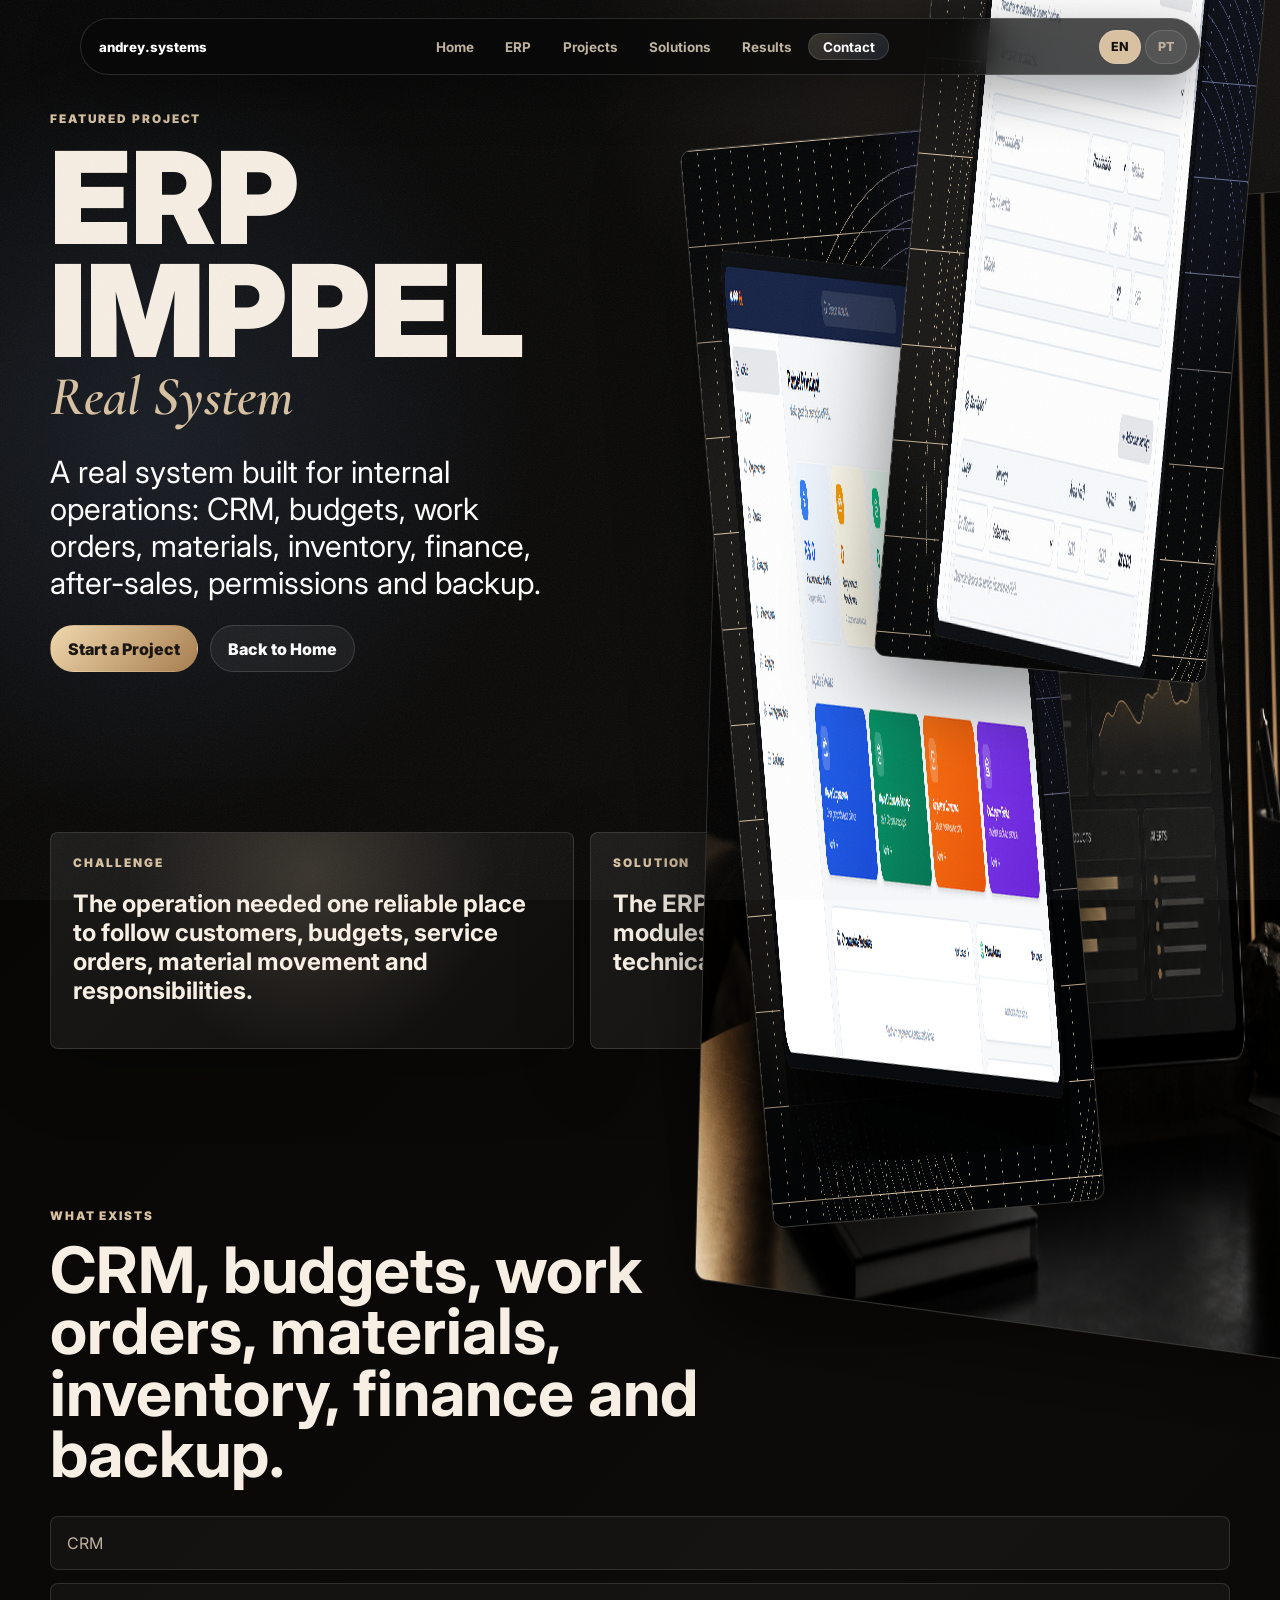
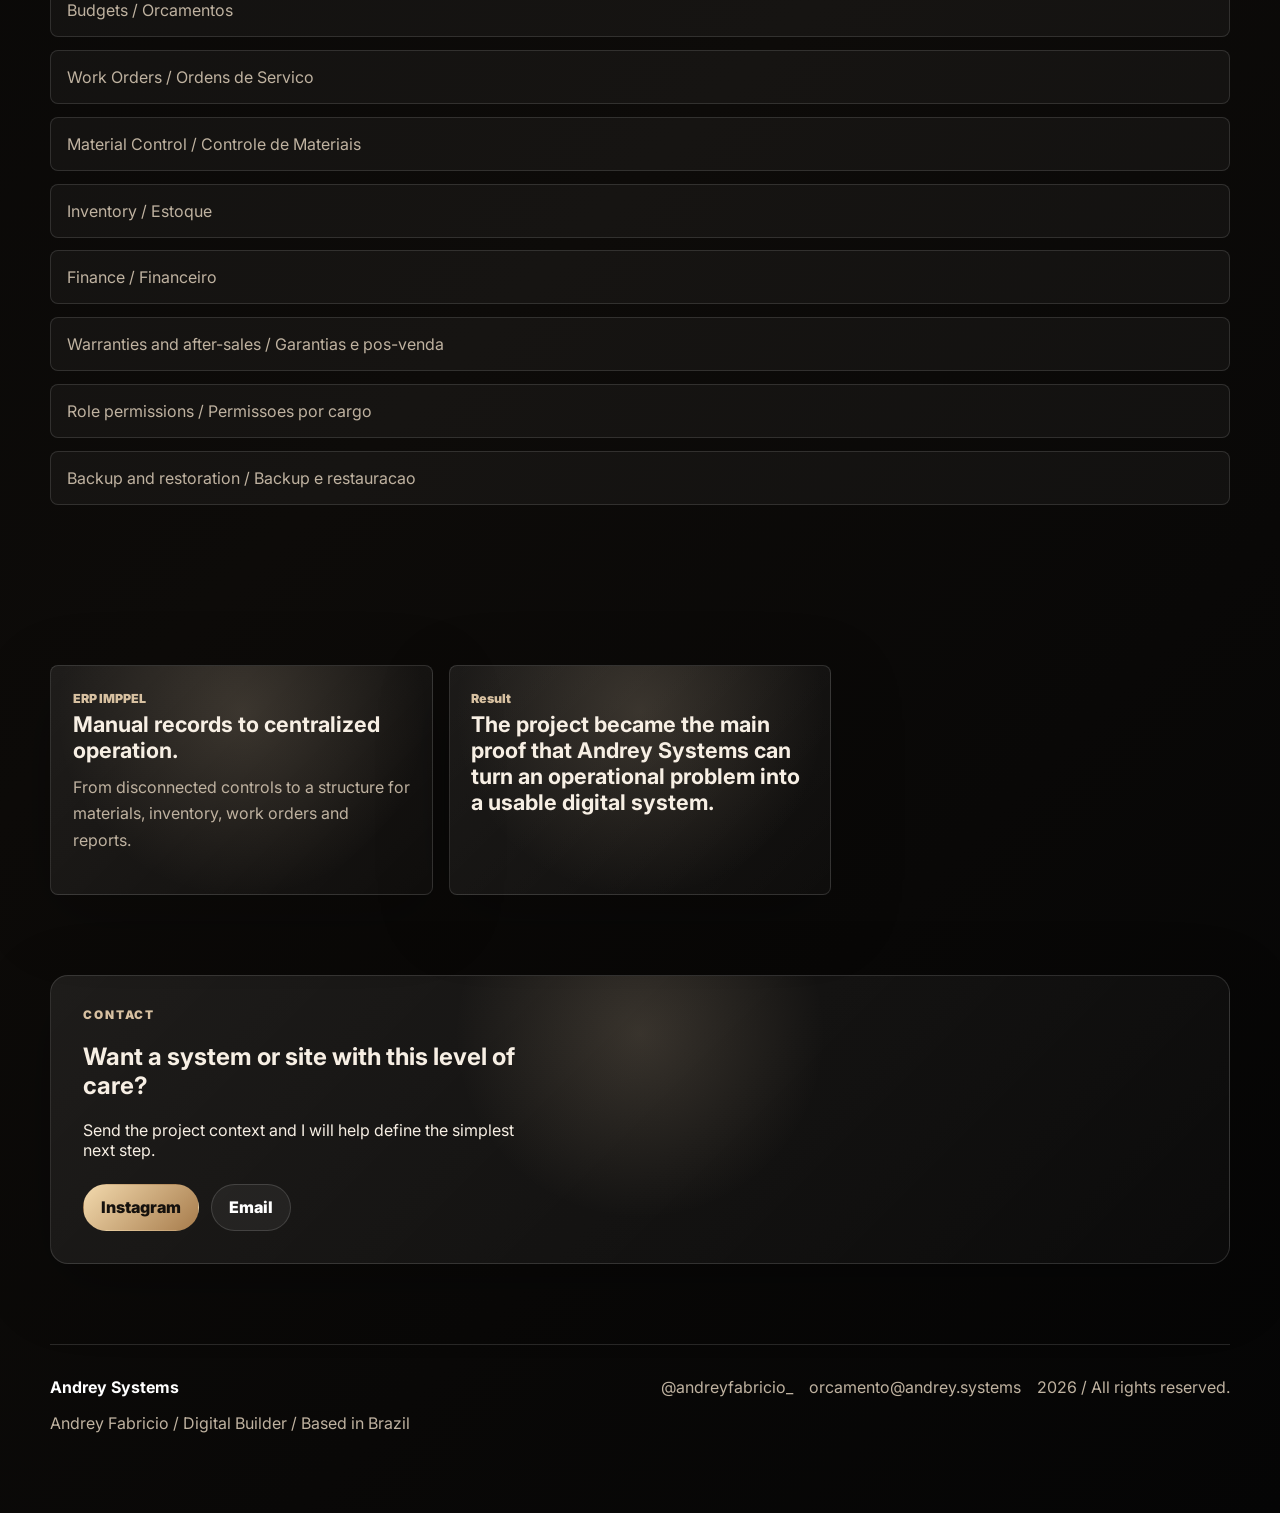
==== commit 0283695f: "Refine portfolio visual direction" ====
--- a/projetos/erp-imppel/index.html
+++ b/projetos/erp-imppel/index.html
@@ -1 +1,29 @@
-<!doctype html><html lang="en"><head><meta charset="UTF-8" /><meta name="viewport" content="width=device-width, initial-scale=1.0" /><meta name="description" content="ERP IMPPEL case study: a real management system built by Andrey Fabricio to centralize inventory, work orders, budgets, permissions, reports and backup." /><meta name="theme-color" content="#050505" /><meta name="robots" content="index, follow" /><link rel="canonical" href="https://site-andrey-systems.vercel.app/projetos/erp-imppel/" /><meta property="og:type" content="article" /><meta property="og:title" content="IMPPEL Management System | Andrey Systems" /><meta property="og:description" content="A centralized management system created for a real internal operation." /><meta property="og:image" content="https://site-andrey-systems.vercel.app/assets/images/erp-imppel-showcase.png" /><meta name="twitter:card" content="summary_large_image" /><meta name="twitter:title" content="IMPPEL Management System | Andrey Systems" /><meta name="twitter:description" content="Inventory, material control, work orders, budgets, users, permissions, reports and backup." /><meta name="twitter:image" content="https://site-andrey-systems.vercel.app/assets/images/erp-imppel-showcase.png" /><title>IMPPEL Management System | Andrey Systems</title><link rel="icon" href="data:image/svg+xml,%3Csvg xmlns='http://www.w3.org/2000/svg' viewBox='0 0 64 64'%3E%3Crect width='64' height='64' fill='%23050505'/%3E%3Ctext x='32' y='38' text-anchor='middle' font-family='Arial' font-size='18' font-weight='700' fill='%23D8C1A1'%3EAS%3C/text%3E%3C/svg%3E" /><link rel="preconnect" href="https://fonts.googleapis.com" /><link rel="preconnect" href="https://fonts.gstatic.com" crossorigin /><link href="https://fonts.googleapis.com/css2?family=Inter:wght@400;500;600;700;800&family=Cormorant+Garamond:ital,wght@0,600;1,600&display=swap" rel="stylesheet" /><link rel="stylesheet" href="../../styles.css" /></head><body class="is-loading"><a class="skip-link" href="#main">Skip to content</a><div class="grain" aria-hidden="true"></div><header class="site-header" data-header><a class="brand" href="../../#home">andrey.systems</a><button class="nav-toggle" type="button" aria-label="Open menu" aria-expanded="false" data-i18n-aria-label="navOpen"><span></span><span></span></button><nav class="site-nav" aria-label="Primary navigation"><a href="../../#home" data-i18n="navHome">Home</a><a href="../../#projects" data-i18n="navProjects">Projects</a><a href="../../#solutions" data-i18n="navSolutions">Solutions</a><a href="../../#results" data-i18n="navResults">Results</a><a href="../../#contact" data-i18n="navContact">Contact</a><span class="nav-indicator" aria-hidden="true"></span></nav><div class="header-actions"><button class="control-button is-active" type="button" data-lang-option="en">EN</button><button class="control-button" type="button" data-lang-option="pt">PT</button><button class="control-button theme-toggle" type="button" data-theme-toggle aria-label="Switch to light mode" data-i18n-aria-label="themeToLight"><span aria-hidden="true">Sun</span></button></div></header><main id="main"><section class="case-hero story-stage"><div class="case-page-copy reveal"><p class="eyebrow" data-i18n="casePageEyebrow">Management System · Internal Operations</p><h1><span data-i18n="casePageTitleA">IMPPEL</span><em data-i18n="casePageTitleB">Management System</em></h1><p data-i18n="casePageText">A real project developed to centralize processes that were previously handled separately and manually.</p><div class="hero-actions"><a class="button primary" href="../../#contact" data-i18n="startProject">Start a Project</a><a class="button secondary" href="https://www.instagram.com/andreyfabricio_/" target="_blank" rel="noreferrer">Instagram</a></div></div><figure class="case-page-device reveal"><img src="../../assets/images/erp-imppel-showcase.png" width="1920" height="1080" alt="ERP IMPPEL screens in desktop mockup" fetchpriority="high" /></figure></section><section class="case-study"><article class="case-block reveal"><span data-i18n="challengeLabel">The Challenge</span><p data-i18n="challengeText">Important business processes were handled separately, manually and without a single source of information.</p></article><article class="case-block reveal"><span>Context</span><p data-i18n="caseContext">The operation needed a clearer way to register clients, budgets, work orders, materials, inventory, financial records and after-sales information.</p></article><article class="case-block reveal"><span data-i18n="solutionLabel">The Solution</span><p data-i18n="solutionText">A centralized management system created to organize inventory, materials, work orders, budgets, employees and operational records.</p></article><article class="case-block reveal"><span data-i18n="resultLabel">The Result</span><p data-i18n="resultText">A more structured and traceable internal workflow, replacing disconnected records with a centralized digital operation.</p></article></section><section class="case-screens"><div class="section-heading reveal"><p class="eyebrow">Screens</p><h2 data-i18n="screensTitle">Real interfaces from the system.</h2></div><div class="screen-gallery"><figure class="reveal"><img src="../../assets/images/erp-login-real.png" width="1920" height="1080" loading="lazy" alt="ERP IMPPEL login screen" /><figcaption>Login</figcaption></figure><figure class="reveal"><img src="../../assets/images/erp-inventory-real.png" width="1920" height="1080" loading="lazy" alt="ERP IMPPEL inventory screen" /><figcaption>Inventory</figcaption></figure><figure class="reveal"><img src="../../assets/images/erp-budget-real.png" width="1920" height="1080" loading="lazy" alt="ERP IMPPEL budgets screen" /><figcaption>Budgets</figcaption></figure></div></section><section class="case-features"><div class="section-heading reveal"><p class="eyebrow">Key Features</p><h2 data-i18n="featuresTitle">Built around the real workflow.</h2></div><div class="feature-list reveal"><span>Inventory</span><span>Material Control</span><span>Work Orders</span><span>Budgets</span><span>Users and Permissions</span><span>Reports</span><span>Backup and Restore</span></div><div class="case-proof reveal"><article><span>Technical Decisions</span><p data-i18n="technicalText">Modular interface, role permissions, operational backup and clear separation between screens and workflows.</p></article><article><span>Next Steps</span><p data-i18n="nextStepsText">Continue validating real use, improving reports and evolving modules as the operation grows.</p></article></div></section><section class="contact compact"><h2 data-i18n="caseCtaTitle">Need a system for your operation?</h2><a class="button primary" href="../../#contact" data-i18n="startProject">Start a Project</a></section></main><footer class="site-footer"><div><strong>Andrey Systems</strong><p data-i18n="footerLine">Andrey Fabricio · Digital Builder · Based in Brazil</p></div><div class="footer-links"><a href="https://www.instagram.com/andreyfabricio_/" target="_blank" rel="noreferrer">@andreyfabricio_</a><a href="mailto:orcamento@andrey.systems">orcamento@andrey.systems</a><span>2026 · <span data-i18n="rights">All rights reserved.</span></span></div></footer><script src="../../script.js"></script></body></html>+<!doctype html>
+<html lang="en">
+<head>
+<meta charset="UTF-8" />
+<meta name="viewport" content="width=device-width, initial-scale=1.0" />
+<meta name="description" content="ERP IMPPEL case study, a real management system built by Andrey Systems for operational organization." />
+<meta name="theme-color" content="#050505" />
+<meta name="robots" content="index, follow" />
+<link rel="canonical" href="https://site-andrey-systems.vercel.app/projetos/erp-imppel/" />
+<meta property="og:type" content="article" />
+<meta property="og:url" content="https://site-andrey-systems.vercel.app/projetos/erp-imppel/" />
+<meta property="og:title" content="ERP IMPPEL | Andrey Systems" />
+<meta property="og:description" content="A real ERP developed to centralize CRM, budgets, work orders, materials, inventory, finance, after-sales, permissions and backup." />
+<meta property="og:image" content="https://site-andrey-systems.vercel.app/assets/images/erp-imppel-showcase.png" />
+<title>ERP IMPPEL | Andrey Systems</title>
+<link rel="icon" href="data:image/svg+xml,%3Csvg xmlns='http://www.w3.org/2000/svg' viewBox='0 0 64 64'%3E%3Crect width='64' height='64' fill='%23050505'/%3E%3Ctext x='32' y='38' text-anchor='middle' font-family='Arial' font-size='18' font-weight='700' fill='%23D8C1A1'%3EAS%3C/text%3E%3C/svg%3E" />
+<link rel="preconnect" href="https://fonts.googleapis.com" />
+<link rel="preconnect" href="https://fonts.gstatic.com" crossorigin />
+<link href="https://fonts.googleapis.com/css2?family=Inter:wght@400;500;600;700;800;900&family=Cormorant+Garamond:ital,wght@0,600;1,600&display=swap" rel="stylesheet" />
+<link rel="stylesheet" href="../../styles.css" />
+</head>
+<body class="case-page is-loading"><a class="skip-link" href="#main">Skip to content</a><div class="grain" aria-hidden="true"></div>
+<header class="site-header" data-header><a class="brand" href="../../#home" aria-label="Andrey Systems home">andrey.systems</a><button class="nav-toggle" type="button" aria-label="Open menu" aria-expanded="false" data-i18n-aria-label="navOpen"><span></span><span></span></button><nav class="site-nav" aria-label="Primary navigation"><a href="../../#home" data-i18n="navHome">Home</a><a href="../../#featured" data-i18n="navFeatured">ERP</a><a href="../../#projects" data-i18n="navProjects">Projects</a><a href="../../#solutions" data-i18n="navSolutions">Solutions</a><a href="../../#results" data-i18n="navResults">Results</a><a href="#contact" data-i18n="navContact">Contact</a><span class="nav-indicator" aria-hidden="true"></span></nav><div class="header-actions"><button class="lang-button is-active" type="button" data-lang-option="en">EN</button><button class="lang-button" type="button" data-lang-option="pt">PT</button></div></header>
+<main id="main"><section class="hero"><div class="hero-copy reveal"><p class="eyebrow" data-i18n="featuredEyebrow">Featured Project</p><h1><span>ERP<br />IMPPEL</span><em>Real System</em></h1><p class="hero-statement" data-i18n="caseHeroText">A real system built for internal operations: CRM, budgets, work orders, materials, inventory, finance, after-sales, permissions and backup.</p><div class="hero-actions"><a class="button primary" href="#contact" data-i18n="startProject">Start a Project</a><a class="button secondary" href="../../#projects" data-i18n="caseBack">Back to Home</a></div></div><div class="hero-showcase reveal"><div class="hero-frame main"><img src="../../assets/images/erp-imppel-showcase.png" width="1920" height="1080" alt="ERP IMPPEL showcase" /></div><div class="hero-frame float top"><img src="../../assets/images/erp-dashboard-real.png" width="1920" height="1080" alt="ERP IMPPEL dashboard" /></div><div class="hero-frame float bottom"><img src="../../assets/images/erp-budget-real.png" width="1920" height="1080" alt="ERP IMPPEL budget" /></div></div></section>
+<section class="case-body"><article class="case-panel spotlight-surface reveal"><p class="eyebrow" data-i18n="caseChallengeTitle">Challenge</p><h2 data-i18n="caseChallengeText">The operation needed one reliable place to follow customers, budgets, service orders, material movement and responsibilities.</h2></article><article class="case-panel spotlight-surface reveal"><p class="eyebrow" data-i18n="caseSolutionTitle">Solution</p><h2 data-i18n="caseSolutionText">The ERP organizes the daily flow into connected modules with user roles, operational exports and technical backup.</h2></article></section>
+<section><div class="section-heading reveal"><p class="eyebrow" data-i18n="caseFeaturesTitle">What Exists</p><h2>CRM, budgets, work orders, materials, inventory, finance and backup.</h2></div><ul class="case-list reveal"><li>CRM</li><li>Budgets / Orcamentos</li><li>Work Orders / Ordens de Servico</li><li>Material Control / Controle de Materiais</li><li>Inventory / Estoque</li><li>Finance / Financeiro</li><li>Warranties and after-sales / Garantias e pos-venda</li><li>Role permissions / Permissoes por cargo</li><li>Backup and restoration / Backup e restauracao</li></ul></section>
+<section class="results section-anchor" id="results"><div class="results-grid"><article class="result-card spotlight-surface reveal"><span>ERP IMPPEL</span><h3 data-i18n="erpBeforeAfter">Manual records to centralized operation.</h3><p data-i18n="erpOutcome">From disconnected controls to a structure for materials, inventory, work orders and reports.</p></article><article class="result-card spotlight-surface reveal"><span data-i18n="caseResultTitle">Result</span><h3 data-i18n="caseResultText">The project became the main proof that Andrey Systems can turn an operational problem into a usable digital system.</h3></article></div></section>
+<section class="contact section-anchor spotlight-surface" id="contact"><div class="contact-copy reveal"><p class="eyebrow" data-i18n="contactEyebrow">Contact</p><h2 data-i18n="caseCtaTitle">Want a system or site with this level of care?</h2><p data-i18n="caseCtaText">Send the project context and I will help define the simplest next step.</p><div class="contact-actions"><a class="button primary" href="https://www.instagram.com/andreyfabricio_/" target="_blank" rel="noreferrer">Instagram</a><a class="button secondary" href="mailto:orcamento@andrey.systems">Email</a></div></div></section></main>
+<footer class="site-footer"><div><strong>Andrey Systems</strong><p data-i18n="footerLine">Andrey Fabricio / Digital Builder / Based in Brazil</p></div><div class="footer-links"><a href="https://www.instagram.com/andreyfabricio_/" target="_blank" rel="noreferrer">@andreyfabricio_</a><a href="mailto:orcamento@andrey.systems">orcamento@andrey.systems</a><span>2026 / <span data-i18n="rights">All rights reserved.</span></span></div></footer><script src="../../script.js"></script></body></html>
--- a/styles.css
+++ b/styles.css
@@ -1 +1 @@
-:root{--bg:#050505;--bg-soft:#0a0d12;--panel:rgba(255,255,255,.055);--panel-strong:rgba(255,255,255,.095);--text:#f6efe6;--muted:rgba(246,239,230,.68);--faint:rgba(246,239,230,.36);--line:rgba(246,239,230,.14);--accent:#d8c1a1;--accent-strong:#f2d3a2;color-scheme:dark}[data-theme=light]{--bg:#f7f4ee;--bg-soft:#ede8df;--panel:rgba(5,5,5,.055);--panel-strong:rgba(5,5,5,.095);--text:#11100e;--muted:rgba(17,16,14,.68);--faint:rgba(17,16,14,.38);--line:rgba(17,16,14,.13);--accent:#8b5f2f;--accent-strong:#5f3c1e;color-scheme:light}*{box-sizing:border-box}html{scroll-behavior:smooth}body{margin:0;background:var(--bg);color:var(--text);font-family:Inter,Arial,sans-serif;letter-spacing:0;overflow-x:hidden}body:before{position:fixed;inset:0;z-index:-4;pointer-events:none;background:radial-gradient(70rem 42rem at 20% -10%,rgba(216,193,161,.2),transparent 62%),radial-gradient(54rem 32rem at 85% 18%,rgba(80,112,255,.18),transparent 64%),linear-gradient(180deg,var(--bg),var(--bg-soft));content:""}a{color:inherit;text-decoration:none}img{display:block;max-width:100%;height:auto}button,input,select,textarea{font:inherit}.skip-link{position:fixed;left:16px;top:12px;z-index:20;transform:translateY(-140%);padding:10px 14px;border-radius:999px;background:var(--accent);color:#050505}.skip-link:focus{transform:translateY(0)}.grain{position:fixed;inset:0;z-index:-1;pointer-events:none;opacity:.05;background-image:url("data:image/svg+xml,%3Csvg xmlns='http://www.w3.org/2000/svg' width='160' height='160'%3E%3Cfilter id='n'%3E%3CfeTurbulence type='fractalNoise' baseFrequency='.8' numOctaves='3' stitchTiles='stitch'/%3E%3C/filter%3E%3Crect width='100%25' height='100%25' filter='url(%23n)' opacity='.65'/%3E%3C/svg%3E")}.ambient-glow{position:fixed;inset:auto 8vw 8vh auto;width:30vw;aspect-ratio:1;border-radius:50%;background:radial-gradient(circle,rgba(216,193,161,.2),transparent 68%);filter:blur(30px);pointer-events:none;z-index:-2}.site-header{position:fixed;z-index:15;top:18px;left:50%;display:grid;grid-template-columns:auto 1fr auto;align-items:center;gap:18px;width:min(1120px,calc(100% - 28px));min-height:58px;padding:8px 10px 8px 18px;border:1px solid var(--line);border-radius:999px;background:rgba(5,5,5,.72);backdrop-filter:blur(20px);transform:translateX(-50%);box-shadow:0 22px 70px rgba(0,0,0,.28)}[data-theme=light] .site-header{background:rgba(247,244,238,.75)}.brand{font-weight:800;color:var(--accent)}.site-nav{position:relative;display:flex;justify-content:center;align-items:center;gap:6px}.site-nav a{position:relative;z-index:2;padding:10px 13px;border-radius:999px;color:var(--muted);font-size:.88rem;transition:color .25s ease,transform .25s ease}.site-nav a:hover,.site-nav a:focus-visible,.site-nav a.is-active{color:var(--text);transform:translateY(-1px);outline:none}.nav-indicator{position:absolute;z-index:1;left:var(--nav-x,0);top:50%;width:var(--nav-w,0);height:34px;border:1px solid rgba(216,193,161,.28);border-radius:999px;background:rgba(216,193,161,.1);box-shadow:0 0 24px rgba(216,193,161,.12);transform:translateY(-50%);transition:left .28s ease,width .28s ease}.header-actions{display:flex;gap:6px}.control-button{min-width:40px;min-height:40px;border:1px solid var(--line);border-radius:999px;background:var(--panel);color:var(--text);cursor:pointer}.control-button.is-active{border-color:rgba(216,193,161,.45);color:var(--accent-strong)}.nav-toggle{display:none;width:42px;height:42px;border:1px solid var(--line);border-radius:999px;background:var(--panel)}.nav-toggle span{display:block;width:17px;height:2px;margin:5px auto;background:var(--text)}section,footer{padding:clamp(76px,10vw,150px) max(20px,calc((100vw - 1120px)/2))}.section-anchor{scroll-margin-top:110px}.hero{display:grid;grid-template-columns:minmax(0,1fr) minmax(340px,.92fr);gap:clamp(28px,5vw,72px);align-items:center;min-height:100svh;padding-top:120px}.story-stage{position:relative;isolation:isolate}.story-stage:after{position:absolute;inset:72px 18px 52px;z-index:-1;border:1px solid var(--line);border-radius:38px;background:linear-gradient(135deg,rgba(255,255,255,.05),transparent 45%);content:""}.eyebrow,.intro-kicker,.project-type,.case-block span,.before-after span,.feature-list span{color:var(--accent);font-size:.78rem;font-weight:800;letter-spacing:.08em;text-transform:uppercase}h1,h2,h3,p{margin:0}h1{max-width:760px;font-size:clamp(3.2rem,8vw,7.7rem);line-height:.9;letter-spacing:0}h1 em,h2 em{display:block;color:var(--accent);font-family:"Cormorant Garamond",Georgia,serif;font-style:italic;font-weight:600}h2{max-width:850px;font-size:clamp(2.15rem,5vw,5.4rem);line-height:.95;letter-spacing:0}h3{font-size:clamp(1.25rem,2vw,1.75rem);line-height:1.05}p{color:var(--muted);line-height:1.7}.hero-copy{display:grid;gap:22px}.hero-line{color:var(--accent-strong);font-weight:800}.hero-text{max-width:580px;font-size:1.08rem}.hero-location{color:var(--faint)}.hero-actions,.contact-actions,.form-actions{display:flex;flex-wrap:wrap;gap:12px}.button{display:inline-flex;align-items:center;justify-content:center;min-height:48px;padding:0 18px;border:1px solid var(--line);border-radius:999px;transition:transform .25s cubic-bezier(.25,.46,.45,.94),border-color .25s ease,background .25s ease}.button:hover,.button:focus-visible{transform:scale(1.03) translateY(-1px);outline:2px solid transparent}.button.primary{border-color:rgba(216,193,161,.72);background:linear-gradient(180deg,#f2d3a2,#c8a06d);color:#090806;font-weight:800}.button.secondary{background:var(--panel);color:var(--text)}.hero-visual{display:grid;gap:18px}.screen-stack{position:relative;min-height:520px;transform-style:preserve-3d;perspective:1200px}.screen{position:absolute;overflow:hidden;border:1px solid var(--line);border-radius:24px;background:#0a0d12;box-shadow:0 44px 100px rgba(0,0,0,.42)}.screen-main{inset:58px 0 auto 0;transform:rotateX(10deg) rotateY(-12deg) rotateZ(2deg)}.screen-float{width:54%}.screen-float.one{right:-5%;top:0;transform:translateZ(70px) rotateZ(5deg)}.screen-float.two{left:-6%;bottom:30px;transform:translateZ(90px) rotateZ(-5deg)}.story-notes{display:grid;grid-template-columns:.7fr 1fr 1fr;gap:8px;color:var(--muted);font-size:.84rem}.story-notes span{min-height:42px;padding:12px;border:1px solid var(--line);border-radius:16px;background:var(--panel)}.intro{display:grid;gap:18px;text-align:center}.intro h2,.intro p{margin-inline:auto}.intro p:last-child{max-width:720px;font-size:1.1rem}.section-heading{display:grid;gap:16px;margin-bottom:34px}.section-heading p:not(.eyebrow){max-width:760px}.featured-stage{display:grid;grid-template-columns:minmax(0,1.3fr) minmax(280px,.7fr);gap:28px;align-items:center}.featured-device{overflow:hidden;border:1px solid var(--line);border-radius:34px;background:var(--panel);transform:perspective(1100px) rotateX(var(--device-rx,11deg)) scale(var(--device-scale,.92));transform-origin:center;transition:transform .08s linear;box-shadow:0 60px 140px rgba(0,0,0,.38)}.case-narrative{display:grid;gap:12px}.case-narrative article,.case-block,.case-proof article{padding:22px;border:1px solid var(--line);border-radius:24px;background:var(--panel)}.feature-list{display:flex;flex-wrap:wrap;gap:10px;margin-top:24px}.feature-list span{padding:10px 12px;border:1px solid var(--line);border-radius:999px;background:var(--panel);color:var(--text);letter-spacing:0;text-transform:none}.text-link{display:inline-flex;margin-top:24px;color:var(--accent);font-weight:800}.project-grid{display:grid;grid-template-columns:repeat(2,minmax(0,1fr));gap:18px}.portfolio-card{display:grid;grid-template-rows:auto 1fr;gap:18px;padding:18px;border:1px solid var(--line);border-radius:30px;background:var(--panel)}.portfolio-card.large{grid-column:1/-1;grid-template-columns:minmax(0,1.15fr) minmax(280px,.85fr);align-items:center}.project-media{overflow:hidden;border-radius:22px;background:#0a0d12}.project-media.dual{display:grid;grid-template-columns:1fr 1fr;gap:8px;padding:8px}.portfolio-card h3{margin:10px 0}.portfolio-card a{display:inline-flex;margin-top:16px;color:var(--accent);font-weight:800}.concept-board{display:grid;grid-template-columns:1fr 1fr;gap:10px;min-height:270px;padding:18px;border-radius:22px;background:linear-gradient(135deg,rgba(216,193,161,.12),rgba(80,112,255,.1))}.concept-board span{display:grid;place-items:center;border:1px solid var(--line);border-radius:18px;background:rgba(0,0,0,.16);color:var(--muted)}.solution-grid{display:grid;grid-template-columns:repeat(3,minmax(0,1fr));gap:16px}.spotlight-card{position:relative;overflow:hidden;min-height:240px;padding:24px;border:1px solid var(--line);border-radius:28px;background:var(--panel)}.spotlight-card:before{position:absolute;inset:-1px;opacity:0;background:radial-gradient(280px circle at var(--mx,50%) var(--my,50%),rgba(216,193,161,.25),transparent 55%);transition:opacity .25s ease;content:""}.spotlight-card:hover:before,.spotlight-card:focus-within:before{opacity:1}.spotlight-card>*{position:relative;z-index:1}.spotlight-card h3{margin:54px 0 12px}.inline-cta{display:flex;align-items:center;justify-content:space-between;gap:18px;margin-top:20px;padding:22px;border:1px solid var(--line);border-radius:26px;background:var(--panel)}.process-stack{display:grid;grid-template-columns:repeat(4,minmax(0,1fr));gap:14px}.process-card{min-height:260px;padding:22px;border:1px solid var(--line);border-radius:28px;background:linear-gradient(180deg,var(--panel-strong),var(--panel))}.process-card:nth-child(2){transform:translateY(26px)}.process-card:nth-child(3){transform:translateY(52px)}.process-card:nth-child(4){transform:translateY(78px)}.process-card h3{margin:68px 0 12px}.before-after{display:grid;grid-template-columns:1fr 1fr;gap:16px}.before-after div{padding:28px;border:1px solid var(--line);border-radius:30px;background:var(--panel)}.outcome-grid{display:grid;grid-template-columns:repeat(4,minmax(0,1fr));gap:14px;margin-top:16px}.outcome-card{min-height:160px;padding:20px;border:1px solid var(--line);border-radius:24px;background:var(--panel);color:var(--muted)}.contact{display:grid;grid-template-columns:.8fr 1.2fr;gap:28px;align-items:start}.contact.compact{display:flex;align-items:center;justify-content:space-between}.contact-copy{display:grid;gap:18px}.quote-form{display:grid;gap:14px;padding:20px;border:1px solid var(--line);border-radius:30px;background:var(--panel)}.quote-form label{display:grid;gap:7px;color:var(--muted);font-size:.9rem}.quote-form input,.quote-form select,.quote-form textarea{width:100%;border:1px solid var(--line);border-radius:16px;background:rgba(0,0,0,.18);color:var(--text);padding:13px 14px;outline:none}[data-theme=light] .quote-form input,[data-theme=light] .quote-form select,[data-theme=light] .quote-form textarea{background:rgba(255,255,255,.45)}.quote-form input:focus,.quote-form select:focus,.quote-form textarea:focus{border-color:rgba(216,193,161,.7);box-shadow:0 0 0 4px rgba(216,193,161,.12)}.quote-message{display:grid;gap:10px;padding:16px;border:1px solid var(--line);border-radius:20px;background:rgba(0,0,0,.18)}.quote-message pre{overflow:auto;white-space:pre-wrap;color:var(--muted)}.site-footer{display:flex;justify-content:space-between;gap:24px;border-top:1px solid var(--line)}.footer-links{display:grid;gap:8px;text-align:right;color:var(--muted)}.footer-links a:hover,.footer-links a:focus-visible{color:var(--accent)}.case-hero{display:grid;grid-template-columns:.75fr 1.25fr;gap:34px;align-items:center;min-height:100svh;padding-top:120px}.case-page-copy{display:grid;gap:20px}.case-page-copy h1{font-size:clamp(3rem,7vw,7rem)}.case-page-device{overflow:hidden;border:1px solid var(--line);border-radius:34px;background:var(--panel);box-shadow:0 60px 140px rgba(0,0,0,.38)}.case-study{display:grid;grid-template-columns:repeat(2,minmax(0,1fr));gap:16px}.case-screens,.case-features{padding-top:80px}.screen-gallery{display:grid;grid-template-columns:repeat(3,minmax(0,1fr));gap:16px}.screen-gallery figure{overflow:hidden;margin:0;border:1px solid var(--line);border-radius:26px;background:var(--panel)}.screen-gallery figcaption{padding:14px 16px;color:var(--muted)}.case-proof{display:grid;grid-template-columns:repeat(2,minmax(0,1fr));gap:16px;margin-top:18px}.reveal{opacity:0;transform:translateY(28px);transition:opacity .7s ease,transform .7s ease}.reveal.is-visible{opacity:1;transform:translateY(0)}.is-loading *{transition:none!important}@media(max-width:900px){.site-header{grid-template-columns:auto auto auto}.nav-toggle{display:block;order:3}.site-nav{position:fixed;left:14px;right:14px;top:86px;display:grid;gap:8px;padding:14px;border:1px solid var(--line);border-radius:24px;background:rgba(5,5,5,.92);backdrop-filter:blur(18px);opacity:0;pointer-events:none;transform:translateY(-8px);transition:opacity .22s ease,transform .22s ease}[data-theme=light] .site-nav{background:rgba(247,244,238,.94)}body.nav-open .site-nav{opacity:1;pointer-events:auto;transform:translateY(0)}.nav-indicator{display:none}.header-actions{margin-left:auto}.hero,.featured-stage,.portfolio-card.large,.contact,.case-hero{grid-template-columns:1fr}.hero{min-height:auto;padding-top:130px}.screen-stack{min-height:360px}.screen-float{width:62%}.story-notes{grid-template-columns:1fr}.project-grid,.solution-grid,.process-stack,.before-after,.outcome-grid,.case-study,.screen-gallery,.case-proof{grid-template-columns:1fr}.process-card,.process-card:nth-child(n){min-height:auto;transform:none}.process-card h3{margin-top:30px}.inline-cta,.site-footer,.contact.compact{align-items:flex-start;flex-direction:column}.footer-links{text-align:left}}@media(max-width:520px){section,footer{padding-left:16px;padding-right:16px}.site-header{width:calc(100% - 18px);top:9px;padding-left:14px;gap:8px}.brand{font-size:.9rem}.control-button{min-width:36px;min-height:36px;font-size:.75rem}h1{font-size:clamp(3rem,15vw,4.7rem)}h2{font-size:clamp(2rem,12vw,3.3rem)}.story-stage:after{inset:68px 8px 28px;border-radius:28px}.hero-copy{padding-top:20px}.hero-actions,.form-actions,.contact-actions{flex-direction:column}.button{width:100%}.screen-stack{min-height:280px}.screen-main{top:46px}.screen-float.two{bottom:10px}}@media(prefers-reduced-motion:reduce){*,*:before,*:after{scroll-behavior:auto!important;animation:none!important;transition-duration:.001ms!important}.reveal{opacity:1;transform:none}.featured-device{transform:none!important}}+:root{color-scheme:dark;--bg:#050505;--bg2:#0b0a08;--panel:rgba(255,255,255,.065);--panel-strong:rgba(255,255,255,.11);--line:rgba(255,255,255,.14);--text:#f7efe4;--muted:#bfb2a0;--soft:#8e8375;--gold:#d8c1a1;--gold2:#a77c4c;--mint:#9ce5ca;--blue:#8eb8ff;--shadow:0 28px 90px rgba(0,0,0,.48);--radius:8px;--max:1180px}*{box-sizing:border-box}html{scroll-behavior:smooth}body{margin:0;background:radial-gradient(circle at 80% 0,rgba(216,193,161,.16),transparent 28rem),radial-gradient(circle at 12% 14%,rgba(142,184,255,.12),transparent 24rem),linear-gradient(135deg,#050505,#0d0b09 55%,#050505);color:var(--text);font-family:Inter,system-ui,-apple-system,Segoe UI,sans-serif;overflow-x:hidden}body.is-loading .reveal{opacity:0;transform:translateY(18px)}a{color:inherit;text-decoration:none}img{max-width:100%;display:block}button,input,textarea,select{font:inherit}.grain{position:fixed;inset:0;pointer-events:none;z-index:30;opacity:.22;background-image:url("data:image/svg+xml,%3Csvg xmlns='http://www.w3.org/2000/svg' width='180' height='180'%3E%3Cfilter id='n'%3E%3CfeTurbulence type='fractalNoise' baseFrequency='.75' numOctaves='3'/%3E%3C/filter%3E%3Crect width='180' height='180' filter='url(%23n)' opacity='.35'/%3E%3C/svg%3E")}.skip-link{position:fixed;left:1rem;top:.8rem;z-index:99;transform:translateY(-160%);background:#fff;color:#000;padding:.7rem 1rem;border-radius:999px}.skip-link:focus{transform:translateY(0)}.site-header{position:fixed;top:18px;left:50%;transform:translateX(-50%);z-index:50;width:min(calc(100% - 28px),1120px);display:grid;grid-template-columns:auto 1fr auto;align-items:center;gap:1rem;padding:.65rem .75rem;border:1px solid rgba(255,255,255,.14);background:rgba(8,8,8,.72);backdrop-filter:blur(18px);border-radius:999px;box-shadow:0 16px 50px rgba(0,0,0,.35)}.brand{font-size:.83rem;font-weight:800;letter-spacing:0;text-transform:lowercase;color:#fff;padding:0 .35rem}.site-nav{position:relative;display:flex;justify-content:center;gap:.15rem}.site-nav a{position:relative;z-index:1;color:var(--muted);font-size:.84rem;font-weight:700;padding:.58rem .9rem;border-radius:999px;transition:color .2s}.site-nav a.is-active,.site-nav a:hover{color:#fff}.nav-indicator{position:absolute;top:4px;left:0;width:58px;height:calc(100% - 8px);border-radius:999px;background:linear-gradient(135deg,rgba(216,193,161,.22),rgba(142,184,255,.12));border:1px solid rgba(255,255,255,.12);opacity:0;transition:transform .24s ease,width .24s ease,opacity .2s}.header-actions{display:flex;gap:.25rem}.lang-button,.nav-toggle{border:1px solid rgba(255,255,255,.13);background:rgba(255,255,255,.06);color:var(--muted);border-radius:999px;cursor:pointer}.lang-button{width:42px;height:34px;font-size:.78rem;font-weight:800}.lang-button.is-active{color:#12100d;background:var(--gold)}.nav-toggle{display:none;width:44px;height:38px;align-items:center;justify-content:center;flex-direction:column;gap:5px}.nav-toggle span{width:18px;height:2px;background:#fff;border-radius:5px}.hero{position:relative;min-height:100vh;display:grid;grid-template-columns:minmax(0,.88fr) minmax(380px,1.12fr);align-items:center;gap:2rem;width:min(100% - 40px,var(--max));margin:0 auto;padding:7rem 0 5rem}.hero-bg{position:absolute;inset:0;pointer-events:none}.hero-bg span{position:absolute;border:1px solid rgba(216,193,161,.18);background:linear-gradient(135deg,rgba(255,255,255,.08),rgba(255,255,255,0));filter:blur(.1px)}.hero-bg span:nth-child(1){width:340px;height:340px;right:12%;top:13%;transform:rotate(16deg)}.hero-bg span:nth-child(2){width:180px;height:180px;right:39%;bottom:18%;transform:rotate(-12deg)}.hero-bg span:nth-child(3){width:90px;height:90px;left:8%;bottom:20%;border-radius:50%}.eyebrow{margin:0 0 1rem;color:var(--gold);text-transform:uppercase;font-size:.74rem;font-weight:900;letter-spacing:.16em}.hero h1{margin:0;line-height:.88;font-size:clamp(4.2rem,10vw,9.6rem);letter-spacing:0}.hero h1 span{display:block;font-weight:900}.hero h1 em{display:block;font-family:Cormorant Garamond,serif;font-size:.43em;color:var(--gold);font-style:italic;font-weight:600;margin-top:.1em}.hero-copy{position:relative;z-index:5}.hero-showcase{z-index:1;margin-right:-4vw}.hero-statement{font-size:clamp(1.35rem,2.4vw,2.2rem);max-width:560px;margin:2rem 0 .75rem;color:#fff}.hero-specialties,.hero-location{color:var(--muted);font-weight:700}.hero-actions,.contact-actions,.form-actions{display:flex;flex-wrap:wrap;gap:.8rem;margin-top:1.5rem}.button{display:inline-flex;align-items:center;justify-content:center;min-height:46px;padding:.78rem 1.05rem;border-radius:999px;border:1px solid rgba(255,255,255,.14);font-weight:850;transition:transform .2s ease,background .2s ease,border-color .2s ease}.button:hover{transform:translateY(-2px)}.button.primary{background:linear-gradient(135deg,#f2d9ad,#a77c4c);color:#15110d;border-color:transparent}.button.secondary{background:rgba(255,255,255,.055);color:#fff}.hero-showcase{position:relative;min-height:560px;perspective:1500px}.hero-frame{overflow:hidden;border:1px solid rgba(255,255,255,.16);background:#100f0d;box-shadow:var(--shadow);border-radius:12px}.hero-frame.main{position:absolute;right:-4%;top:15%;width:min(90%,720px);transform:rotateY(-16deg) rotateX(8deg) rotateZ(-2deg);transform-origin:center}.hero-frame.float{position:absolute;width:48%;z-index:3}.hero-frame.float.top{left:20%;top:4%;transform:rotateZ(-5deg)}.hero-frame.float.bottom{right:4%;bottom:0;transform:rotateZ(5deg)}.interface-chip{position:absolute;z-index:4;padding:.7rem .95rem;border:1px solid rgba(255,255,255,.16);background:rgba(5,5,5,.76);backdrop-filter:blur(14px);border-radius:999px;color:#fff;font-size:.8rem;font-weight:900;box-shadow:0 16px 45px rgba(0,0,0,.34)}.interface-chip.one{left:6%;bottom:19%}.interface-chip.two{right:2%;top:7%}section:not(.hero){width:min(100% - 40px,var(--max));margin:0 auto;padding:5rem 0}.section-heading{max-width:760px;margin-bottom:2rem}.section-heading h2{font-size:clamp(2.1rem,5vw,5rem);line-height:.96;letter-spacing:0;margin:.2rem 0 1rem}.section-heading p:not(.eyebrow){color:var(--muted);font-size:1.08rem;line-height:1.7}.featured{padding-top:2rem}.erp-cinema{display:grid;grid-template-columns:1.15fr .85fr;gap:1.2rem;align-items:stretch}.erp-device{margin:0;border:1px solid rgba(255,255,255,.14);background:linear-gradient(135deg,rgba(255,255,255,.08),rgba(255,255,255,.025));border-radius:18px;padding:1rem;box-shadow:var(--shadow);transform:translateY(var(--device-y,0)) rotateX(var(--device-rx,0deg)) scale(var(--device-scale,1));transition:transform .1s linear}.erp-device img{border-radius:10px;border:1px solid rgba(255,255,255,.1)}.erp-tabs{display:grid;grid-template-rows:auto 1fr;gap:.8rem}.tab-controls{display:grid;grid-template-columns:repeat(2,1fr);gap:.6rem}.tab-button{min-height:80px;text-align:left;border:1px solid rgba(255,255,255,.13);background:rgba(255,255,255,.055);color:#fff;border-radius:var(--radius);padding:.9rem;cursor:pointer}.tab-button span{display:block;color:var(--gold);font-size:.72rem;font-weight:900}.tab-button b{font-size:1rem}.tab-button.is-active{background:rgba(216,193,161,.18);border-color:rgba(216,193,161,.42)}.tab-panel{min-height:260px;padding:1.5rem;border-radius:var(--radius)}.tab-panel h3,.spotlight-card h3,.result-card h3,.display-card h3,.project-card h3{letter-spacing:0;margin:.2rem 0 .7rem;font-size:1.35rem}.tab-panel p,.spotlight-card p,.result-card p,.display-card p,.project-card p{color:var(--muted);line-height:1.65;margin:0}.spotlight-surface{position:relative;overflow:hidden;border:1px solid rgba(255,255,255,.13);background:linear-gradient(135deg,rgba(255,255,255,.075),rgba(255,255,255,.025));box-shadow:0 20px 70px rgba(0,0,0,.25)}.spotlight-surface:before{content:"";position:absolute;inset:0;background:radial-gradient(420px circle at var(--mx,50%) var(--my,20%),rgba(216,193,161,.2),transparent 44%);opacity:.9;pointer-events:none}.spotlight-surface>*{position:relative}.text-link{display:inline-flex;margin-top:1.2rem;color:var(--gold);font-weight:900}.project-grid{display:grid;grid-template-columns:repeat(3,1fr);gap:1rem}.project-card{border-radius:var(--radius);padding:1rem;min-height:430px;display:flex;flex-direction:column;justify-content:space-between;gap:1rem}.project-card.large{grid-column:span 2}.project-card figure{margin:0;border-radius:8px;overflow:hidden;border:1px solid rgba(255,255,255,.11);background:#111}.project-card span{color:var(--gold);font-size:.74rem;font-weight:900;text-transform:uppercase;letter-spacing:.08em}.project-card a{display:inline-flex;margin-top:1rem;color:#fff;font-weight:900}.dual-shot{display:grid;grid-template-columns:1fr 1fr;gap:.5rem}.website-preview,.concept-ui{min-height:210px;border-radius:8px;border:1px solid rgba(255,255,255,.13);background:linear-gradient(145deg,#10100e,#1e1a14);padding:1rem;display:flex;flex-direction:column;justify-content:flex-end;overflow:hidden}.website-preview div{height:70px;border-radius:6px;background:linear-gradient(135deg,#d8c1a1,#6f4f2b);margin-bottom:2rem}.website-preview strong,.concept-ui strong{font-size:1.6rem}.website-preview span,.concept-ui span{color:var(--muted);text-transform:none;letter-spacing:0}.website-preview i{height:46px;margin-top:1rem;border-radius:6px;background:rgba(255,255,255,.12)}.concept-ui{position:relative}.concept-ui:before{content:"";position:absolute;width:120px;height:120px;border-radius:50%;right:-25px;top:-30px;background:rgba(216,193,161,.22)}.concept-ui.gym{background:linear-gradient(145deg,#08150d,#24422d)}.concept-ui.church{background:linear-gradient(145deg,#10122a,#463956)}.concept-ui.construction{background:linear-gradient(145deg,#17120c,#4a3824)}.solution-grid,.results-grid{display:grid;grid-template-columns:repeat(3,1fr);gap:1rem}.spotlight-card,.result-card{border-radius:var(--radius);padding:1.35rem;min-height:230px}.spotlight-card span,.result-card span,.display-card span{color:var(--gold);font-size:.78rem;font-weight:900}.display-stack{position:relative;display:grid;gap:1rem;max-width:900px;margin:0 auto}.display-card{border:1px solid rgba(255,255,255,.13);background:linear-gradient(135deg,rgba(255,255,255,.08),rgba(255,255,255,.025));border-radius:var(--radius);padding:1.6rem;min-height:190px;position:sticky;top:110px;box-shadow:0 18px 60px rgba(0,0,0,.28)}.display-card:nth-child(2){margin-left:3rem}.display-card:nth-child(3){margin-left:6rem}.display-card:nth-child(4){margin-left:9rem}.contact{display:grid;grid-template-columns:.85fr 1.15fr;gap:2rem;border-radius:18px;padding:2rem!important;margin-bottom:5rem!important}.quote-form{display:grid;grid-template-columns:1fr 1fr;gap:1rem}.quote-form label{display:grid;gap:.45rem;color:var(--muted);font-weight:800;font-size:.86rem}.quote-form label:nth-child(5),.quote-message,.form-actions{grid-column:1/-1}.quote-form input,.quote-form textarea,.quote-form select{width:100%;border:1px solid rgba(255,255,255,.14);background:rgba(0,0,0,.28);color:#fff;border-radius:8px;padding:.85rem;outline:none}.quote-form textarea{resize:vertical}.quote-form input:focus,.quote-form textarea:focus,.quote-form select:focus{border-color:rgba(216,193,161,.7)}.quote-message{border:1px solid rgba(216,193,161,.25);background:rgba(216,193,161,.08);border-radius:8px;padding:1rem}.quote-message pre{white-space:pre-wrap;color:#fff;font-size:.86rem;line-height:1.45}.site-footer{width:min(100% - 40px,var(--max));margin:0 auto 2rem;padding:2rem 0;border-top:1px solid rgba(255,255,255,.13);display:flex;justify-content:space-between;gap:1rem;color:var(--muted)}.site-footer strong{color:#fff}.footer-links{display:flex;gap:1rem;flex-wrap:wrap;justify-content:flex-end}.reveal{opacity:0;transform:translateY(22px);transition:opacity .7s ease,transform .7s ease}.reveal.is-visible,body:not(.is-loading) .reveal.is-visible{opacity:1;transform:none}.case-page .hero{min-height:70vh}.case-body{display:grid;grid-template-columns:.9fr 1.1fr;gap:1rem}.case-panel{border-radius:var(--radius);padding:1.4rem}.case-list{display:grid;gap:.8rem;margin:0;padding:0;list-style:none}.case-list li{padding:1rem;border:1px solid rgba(255,255,255,.12);border-radius:8px;background:rgba(255,255,255,.04);color:var(--muted)}@media (max-width:900px){.site-header{grid-template-columns:auto auto auto}.nav-toggle{display:flex;order:3}.header-actions{order:2}.site-nav{position:absolute;left:0;right:0;top:calc(100% + 10px);display:grid;padding:.7rem;border:1px solid rgba(255,255,255,.13);background:rgba(8,8,8,.94);border-radius:18px;opacity:0;pointer-events:none;transform:translateY(-8px);transition:.2s}.site-header.is-open .site-nav{opacity:1;pointer-events:auto;transform:none}.nav-indicator{display:none}.hero{display:block;min-height:auto;padding-top:7.5rem}.hero h1{font-size:clamp(3.2rem,15vw,5.4rem)}.hero-showcase{min-height:320px;margin:2rem 0 0;overflow:hidden}.hero-frame.main{position:relative;right:auto;top:auto;width:112%;transform:rotateZ(-2deg);margin-left:3%}.hero-frame.float{display:none}.interface-chip{display:none}.erp-cinema,.contact,.case-body{grid-template-columns:1fr}.project-grid,.solution-grid,.results-grid{grid-template-columns:1fr}.project-card.large{grid-column:auto}.display-card,.display-card:nth-child(n){margin-left:0;position:relative;top:auto}.site-footer{display:grid}.footer-links{justify-content:flex-start}.quote-form{grid-template-columns:1fr}}@media (max-width:560px){.site-header{top:10px;width:calc(100% - 18px);padding:.55rem}.brand{font-size:.78rem}.lang-button{width:36px}.hero,section:not(.hero),.site-footer{width:min(100% - 24px,var(--max))}.hero-frame.main{width:112%;top:auto;right:auto;transform:rotateZ(-2deg)}.tab-controls{grid-template-columns:1fr}.contact{padding:1.1rem!important}.section-heading h2{font-size:2.45rem}.hero-copy{max-width:100%;overflow:hidden}.hero-statement{width:min(100%,330px);max-width:330px;font-size:1.18rem;line-height:1.22}.hero-actions .button,.contact-actions .button,.form-actions .button{width:100%}}@media (prefers-reduced-motion:reduce){*,*:before,*:after{scroll-behavior:auto!important;animation:none!important;transition:none!important}.display-card{position:relative;top:auto}.erp-device{transform:none!important}}
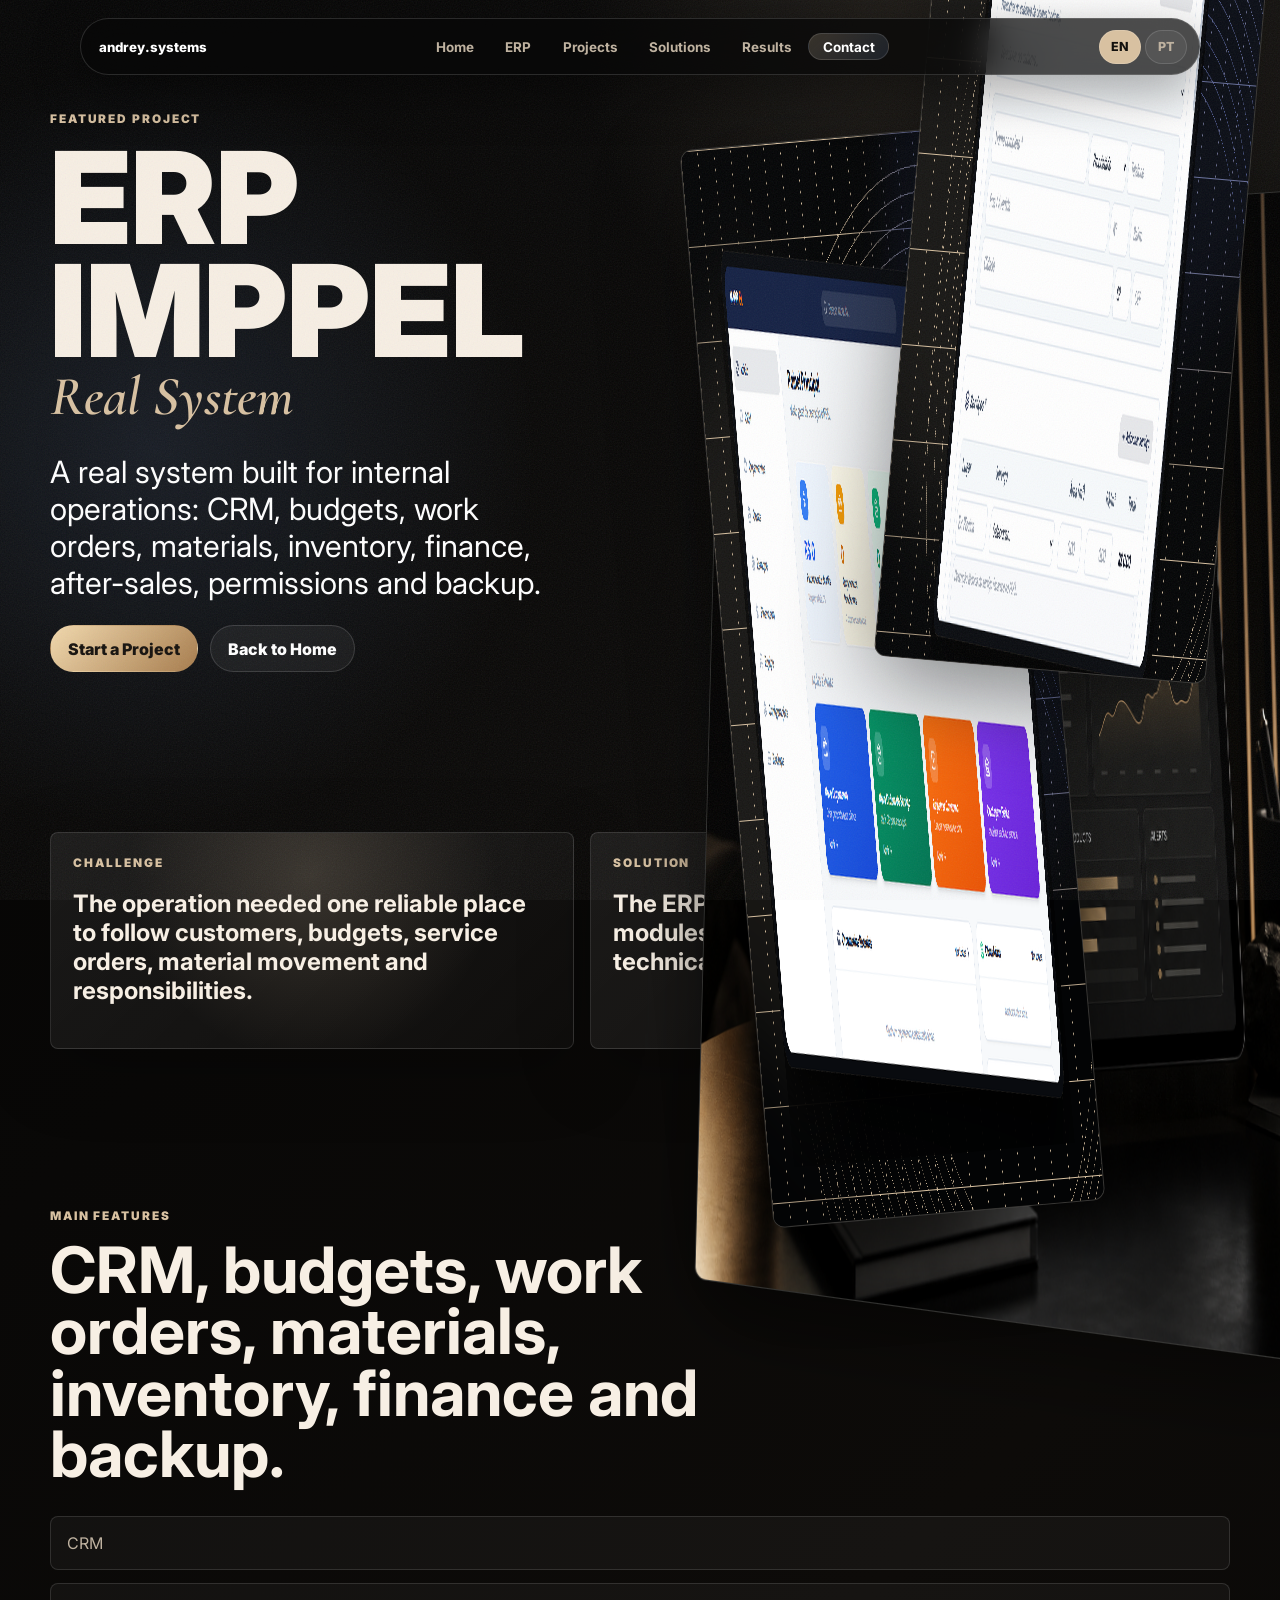
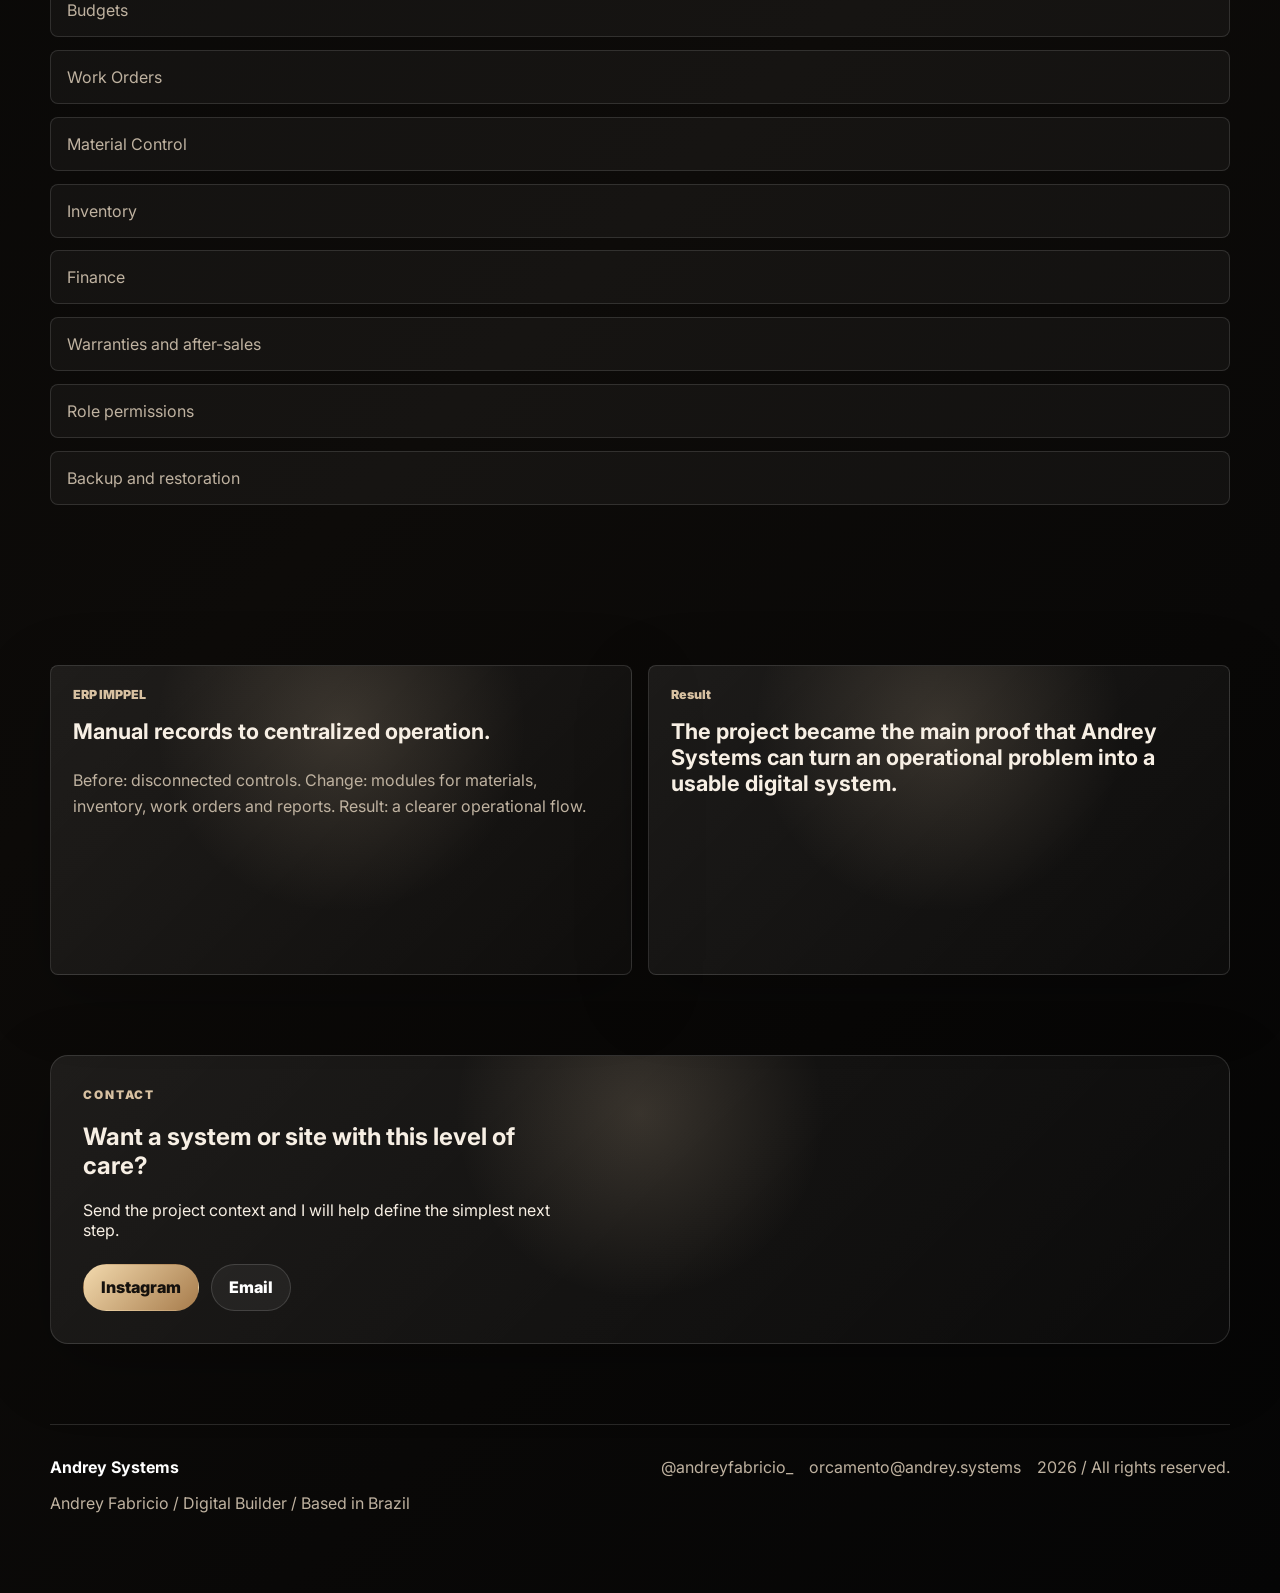
==== commit 4e311a1f: "fix: refine project cards translations and interactions" ====
--- a/projetos/erp-imppel/index.html
+++ b/projetos/erp-imppel/index.html
@@ -23,7 +23,7 @@
 <header class="site-header" data-header><a class="brand" href="../../#home" aria-label="Andrey Systems home">andrey.systems</a><button class="nav-toggle" type="button" aria-label="Open menu" aria-expanded="false" data-i18n-aria-label="navOpen"><span></span><span></span></button><nav class="site-nav" aria-label="Primary navigation"><a href="../../#home" data-i18n="navHome">Home</a><a href="../../#featured" data-i18n="navFeatured">ERP</a><a href="../../#projects" data-i18n="navProjects">Projects</a><a href="../../#solutions" data-i18n="navSolutions">Solutions</a><a href="../../#results" data-i18n="navResults">Results</a><a href="#contact" data-i18n="navContact">Contact</a><span class="nav-indicator" aria-hidden="true"></span></nav><div class="header-actions"><button class="lang-button is-active" type="button" data-lang-option="en">EN</button><button class="lang-button" type="button" data-lang-option="pt">PT</button></div></header>
 <main id="main"><section class="hero"><div class="hero-copy reveal"><p class="eyebrow" data-i18n="featuredEyebrow">Featured Project</p><h1><span>ERP<br />IMPPEL</span><em>Real System</em></h1><p class="hero-statement" data-i18n="caseHeroText">A real system built for internal operations: CRM, budgets, work orders, materials, inventory, finance, after-sales, permissions and backup.</p><div class="hero-actions"><a class="button primary" href="#contact" data-i18n="startProject">Start a Project</a><a class="button secondary" href="../../#projects" data-i18n="caseBack">Back to Home</a></div></div><div class="hero-showcase reveal"><div class="hero-frame main"><img src="../../assets/images/erp-imppel-showcase.png" width="1920" height="1080" alt="ERP IMPPEL showcase" /></div><div class="hero-frame float top"><img src="../../assets/images/erp-dashboard-real.png" width="1920" height="1080" alt="ERP IMPPEL dashboard" /></div><div class="hero-frame float bottom"><img src="../../assets/images/erp-budget-real.png" width="1920" height="1080" alt="ERP IMPPEL budget" /></div></div></section>
 <section class="case-body"><article class="case-panel spotlight-surface reveal"><p class="eyebrow" data-i18n="caseChallengeTitle">Challenge</p><h2 data-i18n="caseChallengeText">The operation needed one reliable place to follow customers, budgets, service orders, material movement and responsibilities.</h2></article><article class="case-panel spotlight-surface reveal"><p class="eyebrow" data-i18n="caseSolutionTitle">Solution</p><h2 data-i18n="caseSolutionText">The ERP organizes the daily flow into connected modules with user roles, operational exports and technical backup.</h2></article></section>
-<section><div class="section-heading reveal"><p class="eyebrow" data-i18n="caseFeaturesTitle">What Exists</p><h2>CRM, budgets, work orders, materials, inventory, finance and backup.</h2></div><ul class="case-list reveal"><li>CRM</li><li>Budgets / Orcamentos</li><li>Work Orders / Ordens de Servico</li><li>Material Control / Controle de Materiais</li><li>Inventory / Estoque</li><li>Finance / Financeiro</li><li>Warranties and after-sales / Garantias e pos-venda</li><li>Role permissions / Permissoes por cargo</li><li>Backup and restoration / Backup e restauracao</li></ul></section>
+<section><div class="section-heading reveal"><p class="eyebrow" data-i18n="caseFeaturesTitle">Main Features</p><h2 data-i18n="caseFeaturesHeading">CRM, budgets, work orders, materials, inventory, finance and backup.</h2></div><ul class="case-list reveal"><li data-i18n="caseFeatureCrm">CRM</li><li data-i18n="caseFeatureBudgets">Budgets</li><li data-i18n="caseFeatureOrders">Work Orders</li><li data-i18n="caseFeatureMaterials">Material Control</li><li data-i18n="caseFeatureInventory">Inventory</li><li data-i18n="caseFeatureFinance">Finance</li><li data-i18n="caseFeatureAfterSales">Warranties and after-sales</li><li data-i18n="caseFeaturePermissions">Role permissions</li><li data-i18n="caseFeatureBackup">Backup and restoration</li></ul></section>
 <section class="results section-anchor" id="results"><div class="results-grid"><article class="result-card spotlight-surface reveal"><span>ERP IMPPEL</span><h3 data-i18n="erpBeforeAfter">Manual records to centralized operation.</h3><p data-i18n="erpOutcome">From disconnected controls to a structure for materials, inventory, work orders and reports.</p></article><article class="result-card spotlight-surface reveal"><span data-i18n="caseResultTitle">Result</span><h3 data-i18n="caseResultText">The project became the main proof that Andrey Systems can turn an operational problem into a usable digital system.</h3></article></div></section>
 <section class="contact section-anchor spotlight-surface" id="contact"><div class="contact-copy reveal"><p class="eyebrow" data-i18n="contactEyebrow">Contact</p><h2 data-i18n="caseCtaTitle">Want a system or site with this level of care?</h2><p data-i18n="caseCtaText">Send the project context and I will help define the simplest next step.</p><div class="contact-actions"><a class="button primary" href="https://www.instagram.com/andreyfabricio_/" target="_blank" rel="noreferrer">Instagram</a><a class="button secondary" href="mailto:orcamento@andrey.systems">Email</a></div></div></section></main>
 <footer class="site-footer"><div><strong>Andrey Systems</strong><p data-i18n="footerLine">Andrey Fabricio / Digital Builder / Based in Brazil</p></div><div class="footer-links"><a href="https://www.instagram.com/andreyfabricio_/" target="_blank" rel="noreferrer">@andreyfabricio_</a><a href="mailto:orcamento@andrey.systems">orcamento@andrey.systems</a><span>2026 / <span data-i18n="rights">All rights reserved.</span></span></div></footer><script src="../../script.js"></script></body></html>
--- a/styles.css
+++ b/styles.css
@@ -1 +1,19 @@
 :root{color-scheme:dark;--bg:#050505;--bg2:#0b0a08;--panel:rgba(255,255,255,.065);--panel-strong:rgba(255,255,255,.11);--line:rgba(255,255,255,.14);--text:#f7efe4;--muted:#bfb2a0;--soft:#8e8375;--gold:#d8c1a1;--gold2:#a77c4c;--mint:#9ce5ca;--blue:#8eb8ff;--shadow:0 28px 90px rgba(0,0,0,.48);--radius:8px;--max:1180px}*{box-sizing:border-box}html{scroll-behavior:smooth}body{margin:0;background:radial-gradient(circle at 80% 0,rgba(216,193,161,.16),transparent 28rem),radial-gradient(circle at 12% 14%,rgba(142,184,255,.12),transparent 24rem),linear-gradient(135deg,#050505,#0d0b09 55%,#050505);color:var(--text);font-family:Inter,system-ui,-apple-system,Segoe UI,sans-serif;overflow-x:hidden}body.is-loading .reveal{opacity:0;transform:translateY(18px)}a{color:inherit;text-decoration:none}img{max-width:100%;display:block}button,input,textarea,select{font:inherit}.grain{position:fixed;inset:0;pointer-events:none;z-index:30;opacity:.22;background-image:url("data:image/svg+xml,%3Csvg xmlns='http://www.w3.org/2000/svg' width='180' height='180'%3E%3Cfilter id='n'%3E%3CfeTurbulence type='fractalNoise' baseFrequency='.75' numOctaves='3'/%3E%3C/filter%3E%3Crect width='180' height='180' filter='url(%23n)' opacity='.35'/%3E%3C/svg%3E")}.skip-link{position:fixed;left:1rem;top:.8rem;z-index:99;transform:translateY(-160%);background:#fff;color:#000;padding:.7rem 1rem;border-radius:999px}.skip-link:focus{transform:translateY(0)}.site-header{position:fixed;top:18px;left:50%;transform:translateX(-50%);z-index:50;width:min(calc(100% - 28px),1120px);display:grid;grid-template-columns:auto 1fr auto;align-items:center;gap:1rem;padding:.65rem .75rem;border:1px solid rgba(255,255,255,.14);background:rgba(8,8,8,.72);backdrop-filter:blur(18px);border-radius:999px;box-shadow:0 16px 50px rgba(0,0,0,.35)}.brand{font-size:.83rem;font-weight:800;letter-spacing:0;text-transform:lowercase;color:#fff;padding:0 .35rem}.site-nav{position:relative;display:flex;justify-content:center;gap:.15rem}.site-nav a{position:relative;z-index:1;color:var(--muted);font-size:.84rem;font-weight:700;padding:.58rem .9rem;border-radius:999px;transition:color .2s}.site-nav a.is-active,.site-nav a:hover{color:#fff}.nav-indicator{position:absolute;top:4px;left:0;width:58px;height:calc(100% - 8px);border-radius:999px;background:linear-gradient(135deg,rgba(216,193,161,.22),rgba(142,184,255,.12));border:1px solid rgba(255,255,255,.12);opacity:0;transition:transform .24s ease,width .24s ease,opacity .2s}.header-actions{display:flex;gap:.25rem}.lang-button,.nav-toggle{border:1px solid rgba(255,255,255,.13);background:rgba(255,255,255,.06);color:var(--muted);border-radius:999px;cursor:pointer}.lang-button{width:42px;height:34px;font-size:.78rem;font-weight:800}.lang-button.is-active{color:#12100d;background:var(--gold)}.nav-toggle{display:none;width:44px;height:38px;align-items:center;justify-content:center;flex-direction:column;gap:5px}.nav-toggle span{width:18px;height:2px;background:#fff;border-radius:5px}.hero{position:relative;min-height:100vh;display:grid;grid-template-columns:minmax(0,.88fr) minmax(380px,1.12fr);align-items:center;gap:2rem;width:min(100% - 40px,var(--max));margin:0 auto;padding:7rem 0 5rem}.hero-bg{position:absolute;inset:0;pointer-events:none}.hero-bg span{position:absolute;border:1px solid rgba(216,193,161,.18);background:linear-gradient(135deg,rgba(255,255,255,.08),rgba(255,255,255,0));filter:blur(.1px)}.hero-bg span:nth-child(1){width:340px;height:340px;right:12%;top:13%;transform:rotate(16deg)}.hero-bg span:nth-child(2){width:180px;height:180px;right:39%;bottom:18%;transform:rotate(-12deg)}.hero-bg span:nth-child(3){width:90px;height:90px;left:8%;bottom:20%;border-radius:50%}.eyebrow{margin:0 0 1rem;color:var(--gold);text-transform:uppercase;font-size:.74rem;font-weight:900;letter-spacing:.16em}.hero h1{margin:0;line-height:.88;font-size:clamp(4.2rem,10vw,9.6rem);letter-spacing:0}.hero h1 span{display:block;font-weight:900}.hero h1 em{display:block;font-family:Cormorant Garamond,serif;font-size:.43em;color:var(--gold);font-style:italic;font-weight:600;margin-top:.1em}.hero-copy{position:relative;z-index:5}.hero-showcase{z-index:1;margin-right:-4vw}.hero-statement{font-size:clamp(1.35rem,2.4vw,2.2rem);max-width:560px;margin:2rem 0 .75rem;color:#fff}.hero-specialties,.hero-location{color:var(--muted);font-weight:700}.hero-actions,.contact-actions,.form-actions{display:flex;flex-wrap:wrap;gap:.8rem;margin-top:1.5rem}.button{display:inline-flex;align-items:center;justify-content:center;min-height:46px;padding:.78rem 1.05rem;border-radius:999px;border:1px solid rgba(255,255,255,.14);font-weight:850;transition:transform .2s ease,background .2s ease,border-color .2s ease}.button:hover{transform:translateY(-2px)}.button.primary{background:linear-gradient(135deg,#f2d9ad,#a77c4c);color:#15110d;border-color:transparent}.button.secondary{background:rgba(255,255,255,.055);color:#fff}.hero-showcase{position:relative;min-height:560px;perspective:1500px}.hero-frame{overflow:hidden;border:1px solid rgba(255,255,255,.16);background:#100f0d;box-shadow:var(--shadow);border-radius:12px}.hero-frame.main{position:absolute;right:-4%;top:15%;width:min(90%,720px);transform:rotateY(-16deg) rotateX(8deg) rotateZ(-2deg);transform-origin:center}.hero-frame.float{position:absolute;width:48%;z-index:3}.hero-frame.float.top{left:20%;top:4%;transform:rotateZ(-5deg)}.hero-frame.float.bottom{right:4%;bottom:0;transform:rotateZ(5deg)}.interface-chip{position:absolute;z-index:4;padding:.7rem .95rem;border:1px solid rgba(255,255,255,.16);background:rgba(5,5,5,.76);backdrop-filter:blur(14px);border-radius:999px;color:#fff;font-size:.8rem;font-weight:900;box-shadow:0 16px 45px rgba(0,0,0,.34)}.interface-chip.one{left:6%;bottom:19%}.interface-chip.two{right:2%;top:7%}section:not(.hero){width:min(100% - 40px,var(--max));margin:0 auto;padding:5rem 0}.section-heading{max-width:760px;margin-bottom:2rem}.section-heading h2{font-size:clamp(2.1rem,5vw,5rem);line-height:.96;letter-spacing:0;margin:.2rem 0 1rem}.section-heading p:not(.eyebrow){color:var(--muted);font-size:1.08rem;line-height:1.7}.featured{padding-top:2rem}.erp-cinema{display:grid;grid-template-columns:1.15fr .85fr;gap:1.2rem;align-items:stretch}.erp-device{margin:0;border:1px solid rgba(255,255,255,.14);background:linear-gradient(135deg,rgba(255,255,255,.08),rgba(255,255,255,.025));border-radius:18px;padding:1rem;box-shadow:var(--shadow);transform:translateY(var(--device-y,0)) rotateX(var(--device-rx,0deg)) scale(var(--device-scale,1));transition:transform .1s linear}.erp-device img{border-radius:10px;border:1px solid rgba(255,255,255,.1)}.erp-tabs{display:grid;grid-template-rows:auto 1fr;gap:.8rem}.tab-controls{display:grid;grid-template-columns:repeat(2,1fr);gap:.6rem}.tab-button{min-height:80px;text-align:left;border:1px solid rgba(255,255,255,.13);background:rgba(255,255,255,.055);color:#fff;border-radius:var(--radius);padding:.9rem;cursor:pointer}.tab-button span{display:block;color:var(--gold);font-size:.72rem;font-weight:900}.tab-button b{font-size:1rem}.tab-button.is-active{background:rgba(216,193,161,.18);border-color:rgba(216,193,161,.42)}.tab-panel{min-height:260px;padding:1.5rem;border-radius:var(--radius)}.tab-panel h3,.spotlight-card h3,.result-card h3,.display-card h3,.project-card h3{letter-spacing:0;margin:.2rem 0 .7rem;font-size:1.35rem}.tab-panel p,.spotlight-card p,.result-card p,.display-card p,.project-card p{color:var(--muted);line-height:1.65;margin:0}.spotlight-surface{position:relative;overflow:hidden;border:1px solid rgba(255,255,255,.13);background:linear-gradient(135deg,rgba(255,255,255,.075),rgba(255,255,255,.025));box-shadow:0 20px 70px rgba(0,0,0,.25)}.spotlight-surface:before{content:"";position:absolute;inset:0;background:radial-gradient(420px circle at var(--mx,50%) var(--my,20%),rgba(216,193,161,.2),transparent 44%);opacity:.9;pointer-events:none}.spotlight-surface>*{position:relative}.text-link{display:inline-flex;margin-top:1.2rem;color:var(--gold);font-weight:900}.project-grid{display:grid;grid-template-columns:repeat(3,1fr);gap:1rem}.project-card{border-radius:var(--radius);padding:1rem;min-height:430px;display:flex;flex-direction:column;justify-content:space-between;gap:1rem}.project-card.large{grid-column:span 2}.project-card figure{margin:0;border-radius:8px;overflow:hidden;border:1px solid rgba(255,255,255,.11);background:#111}.project-card span{color:var(--gold);font-size:.74rem;font-weight:900;text-transform:uppercase;letter-spacing:.08em}.project-card a{display:inline-flex;margin-top:1rem;color:#fff;font-weight:900}.dual-shot{display:grid;grid-template-columns:1fr 1fr;gap:.5rem}.website-preview,.concept-ui{min-height:210px;border-radius:8px;border:1px solid rgba(255,255,255,.13);background:linear-gradient(145deg,#10100e,#1e1a14);padding:1rem;display:flex;flex-direction:column;justify-content:flex-end;overflow:hidden}.website-preview div{height:70px;border-radius:6px;background:linear-gradient(135deg,#d8c1a1,#6f4f2b);margin-bottom:2rem}.website-preview strong,.concept-ui strong{font-size:1.6rem}.website-preview span,.concept-ui span{color:var(--muted);text-transform:none;letter-spacing:0}.website-preview i{height:46px;margin-top:1rem;border-radius:6px;background:rgba(255,255,255,.12)}.concept-ui{position:relative}.concept-ui:before{content:"";position:absolute;width:120px;height:120px;border-radius:50%;right:-25px;top:-30px;background:rgba(216,193,161,.22)}.concept-ui.gym{background:linear-gradient(145deg,#08150d,#24422d)}.concept-ui.church{background:linear-gradient(145deg,#10122a,#463956)}.concept-ui.construction{background:linear-gradient(145deg,#17120c,#4a3824)}.solution-grid,.results-grid{display:grid;grid-template-columns:repeat(3,1fr);gap:1rem}.spotlight-card,.result-card{border-radius:var(--radius);padding:1.35rem;min-height:230px}.spotlight-card span,.result-card span,.display-card span{color:var(--gold);font-size:.78rem;font-weight:900}.display-stack{position:relative;display:grid;gap:1rem;max-width:900px;margin:0 auto}.display-card{border:1px solid rgba(255,255,255,.13);background:linear-gradient(135deg,rgba(255,255,255,.08),rgba(255,255,255,.025));border-radius:var(--radius);padding:1.6rem;min-height:190px;position:sticky;top:110px;box-shadow:0 18px 60px rgba(0,0,0,.28)}.display-card:nth-child(2){margin-left:3rem}.display-card:nth-child(3){margin-left:6rem}.display-card:nth-child(4){margin-left:9rem}.contact{display:grid;grid-template-columns:.85fr 1.15fr;gap:2rem;border-radius:18px;padding:2rem!important;margin-bottom:5rem!important}.quote-form{display:grid;grid-template-columns:1fr 1fr;gap:1rem}.quote-form label{display:grid;gap:.45rem;color:var(--muted);font-weight:800;font-size:.86rem}.quote-form label:nth-child(5),.quote-message,.form-actions{grid-column:1/-1}.quote-form input,.quote-form textarea,.quote-form select{width:100%;border:1px solid rgba(255,255,255,.14);background:rgba(0,0,0,.28);color:#fff;border-radius:8px;padding:.85rem;outline:none}.quote-form textarea{resize:vertical}.quote-form input:focus,.quote-form textarea:focus,.quote-form select:focus{border-color:rgba(216,193,161,.7)}.quote-message{border:1px solid rgba(216,193,161,.25);background:rgba(216,193,161,.08);border-radius:8px;padding:1rem}.quote-message pre{white-space:pre-wrap;color:#fff;font-size:.86rem;line-height:1.45}.site-footer{width:min(100% - 40px,var(--max));margin:0 auto 2rem;padding:2rem 0;border-top:1px solid rgba(255,255,255,.13);display:flex;justify-content:space-between;gap:1rem;color:var(--muted)}.site-footer strong{color:#fff}.footer-links{display:flex;gap:1rem;flex-wrap:wrap;justify-content:flex-end}.reveal{opacity:0;transform:translateY(22px);transition:opacity .7s ease,transform .7s ease}.reveal.is-visible,body:not(.is-loading) .reveal.is-visible{opacity:1;transform:none}.case-page .hero{min-height:70vh}.case-body{display:grid;grid-template-columns:.9fr 1.1fr;gap:1rem}.case-panel{border-radius:var(--radius);padding:1.4rem}.case-list{display:grid;gap:.8rem;margin:0;padding:0;list-style:none}.case-list li{padding:1rem;border:1px solid rgba(255,255,255,.12);border-radius:8px;background:rgba(255,255,255,.04);color:var(--muted)}@media (max-width:900px){.site-header{grid-template-columns:auto auto auto}.nav-toggle{display:flex;order:3}.header-actions{order:2}.site-nav{position:absolute;left:0;right:0;top:calc(100% + 10px);display:grid;padding:.7rem;border:1px solid rgba(255,255,255,.13);background:rgba(8,8,8,.94);border-radius:18px;opacity:0;pointer-events:none;transform:translateY(-8px);transition:.2s}.site-header.is-open .site-nav{opacity:1;pointer-events:auto;transform:none}.nav-indicator{display:none}.hero{display:block;min-height:auto;padding-top:7.5rem}.hero h1{font-size:clamp(3.2rem,15vw,5.4rem)}.hero-showcase{min-height:320px;margin:2rem 0 0;overflow:hidden}.hero-frame.main{position:relative;right:auto;top:auto;width:112%;transform:rotateZ(-2deg);margin-left:3%}.hero-frame.float{display:none}.interface-chip{display:none}.erp-cinema,.contact,.case-body{grid-template-columns:1fr}.project-grid,.solution-grid,.results-grid{grid-template-columns:1fr}.project-card.large{grid-column:auto}.display-card,.display-card:nth-child(n){margin-left:0;position:relative;top:auto}.site-footer{display:grid}.footer-links{justify-content:flex-start}.quote-form{grid-template-columns:1fr}}@media (max-width:560px){.site-header{top:10px;width:calc(100% - 18px);padding:.55rem}.brand{font-size:.78rem}.lang-button{width:36px}.hero,section:not(.hero),.site-footer{width:min(100% - 24px,var(--max))}.hero-frame.main{width:112%;top:auto;right:auto;transform:rotateZ(-2deg)}.tab-controls{grid-template-columns:1fr}.contact{padding:1.1rem!important}.section-heading h2{font-size:2.45rem}.hero-copy{max-width:100%;overflow:hidden}.hero-statement{width:min(100%,330px);max-width:330px;font-size:1.18rem;line-height:1.22}.hero-actions .button,.contact-actions .button,.form-actions .button{width:100%}}@media (prefers-reduced-motion:reduce){*,*:before,*:after{scroll-behavior:auto!important;animation:none!important;transition:none!important}.display-card{position:relative;top:auto}.erp-device{transform:none!important}}
+
+
+/* Corrective visual audit refinements */
+.project-card{min-height:460px}.project-card figure,.website-preview,.concept-ui{aspect-ratio:16/10;min-height:0}.project-card figure img{width:100%;height:100%;object-fit:cover}.project-content{display:grid;gap:.55rem}.project-meta{display:flex;align-items:center;justify-content:space-between;gap:.75rem;margin-top:1rem}.project-meta b{display:inline-flex;align-items:center;min-height:30px;padding:.35rem .65rem;border:1px solid rgba(216,193,161,.28);border-radius:999px;color:var(--gold);font-size:.72rem;text-transform:uppercase;letter-spacing:.08em;background:rgba(216,193,161,.08)}.project-meta a{margin:0;color:#fff;font-weight:900}.website-preview{position:relative;background:radial-gradient(circle at 20% 20%,rgba(216,193,161,.22),transparent 30%),linear-gradient(145deg,#10100e,#211812)}.website-preview:before{content:"";position:absolute;inset:1rem 1rem auto;height:22px;border-radius:999px;background:rgba(255,255,255,.1)}.website-preview div{height:82px;margin-top:2.4rem}.dual-shot img{height:100%;object-fit:cover}.concept-ui strong,.website-preview strong{position:relative;z-index:1}.concept-ui span,.website-preview span{position:relative;z-index:1}
+.results-grid{grid-template-columns:repeat(2,minmax(0,1fr))}.result-card{min-height:310px;display:grid;align-content:start;gap:.75rem}.result-visual{height:92px;border-radius:8px;border:1px solid rgba(255,255,255,.12);background:linear-gradient(135deg,rgba(216,193,161,.18),rgba(142,184,255,.08));position:relative;overflow:hidden}.result-visual:before,.result-visual:after{content:"";position:absolute;border-radius:999px;background:rgba(255,255,255,.16)}.result-visual:before{width:64%;height:10px;left:18px;top:22px}.result-visual:after{width:42%;height:10px;left:18px;top:48px}.result-visual.erp{background-image:linear-gradient(135deg,rgba(54,121,255,.22),rgba(216,193,161,.08))}.result-visual.site{background-image:linear-gradient(135deg,rgba(216,193,161,.2),rgba(255,255,255,.04))}.result-visual.mobile{background-image:linear-gradient(135deg,rgba(156,229,202,.18),rgba(255,255,255,.04))}.result-visual.workflow{background-image:linear-gradient(135deg,rgba(167,124,76,.2),rgba(142,184,255,.08))}
+.work-carousel{max-width:920px;margin:0 auto}.work-carousel:focus-visible{outline:2px solid var(--gold);outline-offset:8px;border-radius:14px}.display-stack{height:330px;display:block;position:relative;max-width:760px;perspective:1200px}.display-card{position:absolute;inset:0;margin:0!important;top:auto!important;min-height:0;display:grid;align-content:center;gap:.7rem;transition:transform .35s ease,opacity .35s ease,filter .35s ease;transform:translateX(calc(var(--work-offset,0) * 18px)) translateY(calc(var(--work-offset,0) * 14px)) scale(calc(1 - (var(--work-offset,0) * .045)));opacity:calc(1 - (var(--work-offset,0) * .18));z-index:calc(10 - var(--work-offset,0));filter:blur(calc(var(--work-offset,0) * .45px));pointer-events:none}.display-card.is-active{pointer-events:auto}.display-card:nth-child(1){--work-offset:0}.display-card:nth-child(2){--work-offset:1}.display-card:nth-child(3){--work-offset:2}.display-card:nth-child(4){--work-offset:3}.display-card p{font-size:1.05rem}.work-controls{display:flex;align-items:center;justify-content:center;gap:1rem;margin-top:1.2rem}.work-button{min-width:92px;height:42px;border-radius:999px;border:1px solid rgba(255,255,255,.14);background:rgba(255,255,255,.06);color:#fff;font-weight:900;cursor:pointer}.work-dots{display:flex;gap:.45rem}.work-dots button{width:10px;height:10px;border-radius:999px;border:0;background:rgba(255,255,255,.24);cursor:pointer}.work-dots button.is-active{width:28px;background:var(--gold)}
+.contact{grid-template-columns:.8fr 1fr}.quote-form{align-self:start}.quote-message,#quoteMessage,#quoteCopyButton{display:none!important}.form-actions{align-items:center}.contact .button.secondary[href^="mailto"]{text-transform:none}
+@media (hover:none){.spotlight-surface:before{background:radial-gradient(380px circle at 50% 0%,rgba(216,193,161,.16),transparent 48%)}}
+@media (max-width:900px){.results-grid{grid-template-columns:repeat(2,minmax(0,1fr))}.project-meta{align-items:flex-start;flex-direction:column}.display-stack{height:310px}.contact{grid-template-columns:1fr}}
+@media (max-width:620px){.results-grid{grid-template-columns:1fr}.result-card{min-height:280px}.work-controls{justify-content:space-between}.work-button{min-width:82px}.display-stack{height:360px}.display-card{padding:1.25rem}.project-card{min-height:auto}.project-meta{gap:.55rem}.hero-location{max-width:320px}}
+@media (prefers-reduced-motion:reduce){.display-card{transition:none!important;filter:none!important}.work-dots button{transition:none!important}}
+
+.display-card{background:linear-gradient(135deg,rgba(20,19,17,.98),rgba(12,12,11,.96))!important}.display-card:not(.is-active) h3,.display-card:not(.is-active) p{opacity:.18}.display-card:not(.is-active){border-color:rgba(255,255,255,.08)}.quote-form label:nth-child(6){grid-column:1/-1}.quote-form label:nth-child(6) input{max-width:420px}
+@media (max-width:620px){.display-card:not(.is-active) h3,.display-card:not(.is-active) p{opacity:.08}.quote-form label:nth-child(6) input{max-width:none}}
+
+@media (max-width:620px){.hero-showcase{max-width:100%;overflow:hidden}.hero-frame.main{width:100%!important;margin-left:0!important}.work-carousel{overflow:hidden;padding-inline:2px}.display-card{transform:translateX(0) translateY(calc(var(--work-offset,0) * 18px)) scale(calc(1 - (var(--work-offset,0) * .045)))}}
+
+@media (max-width:620px){.display-stack{height:280px}.work-controls{margin-top:.85rem}}
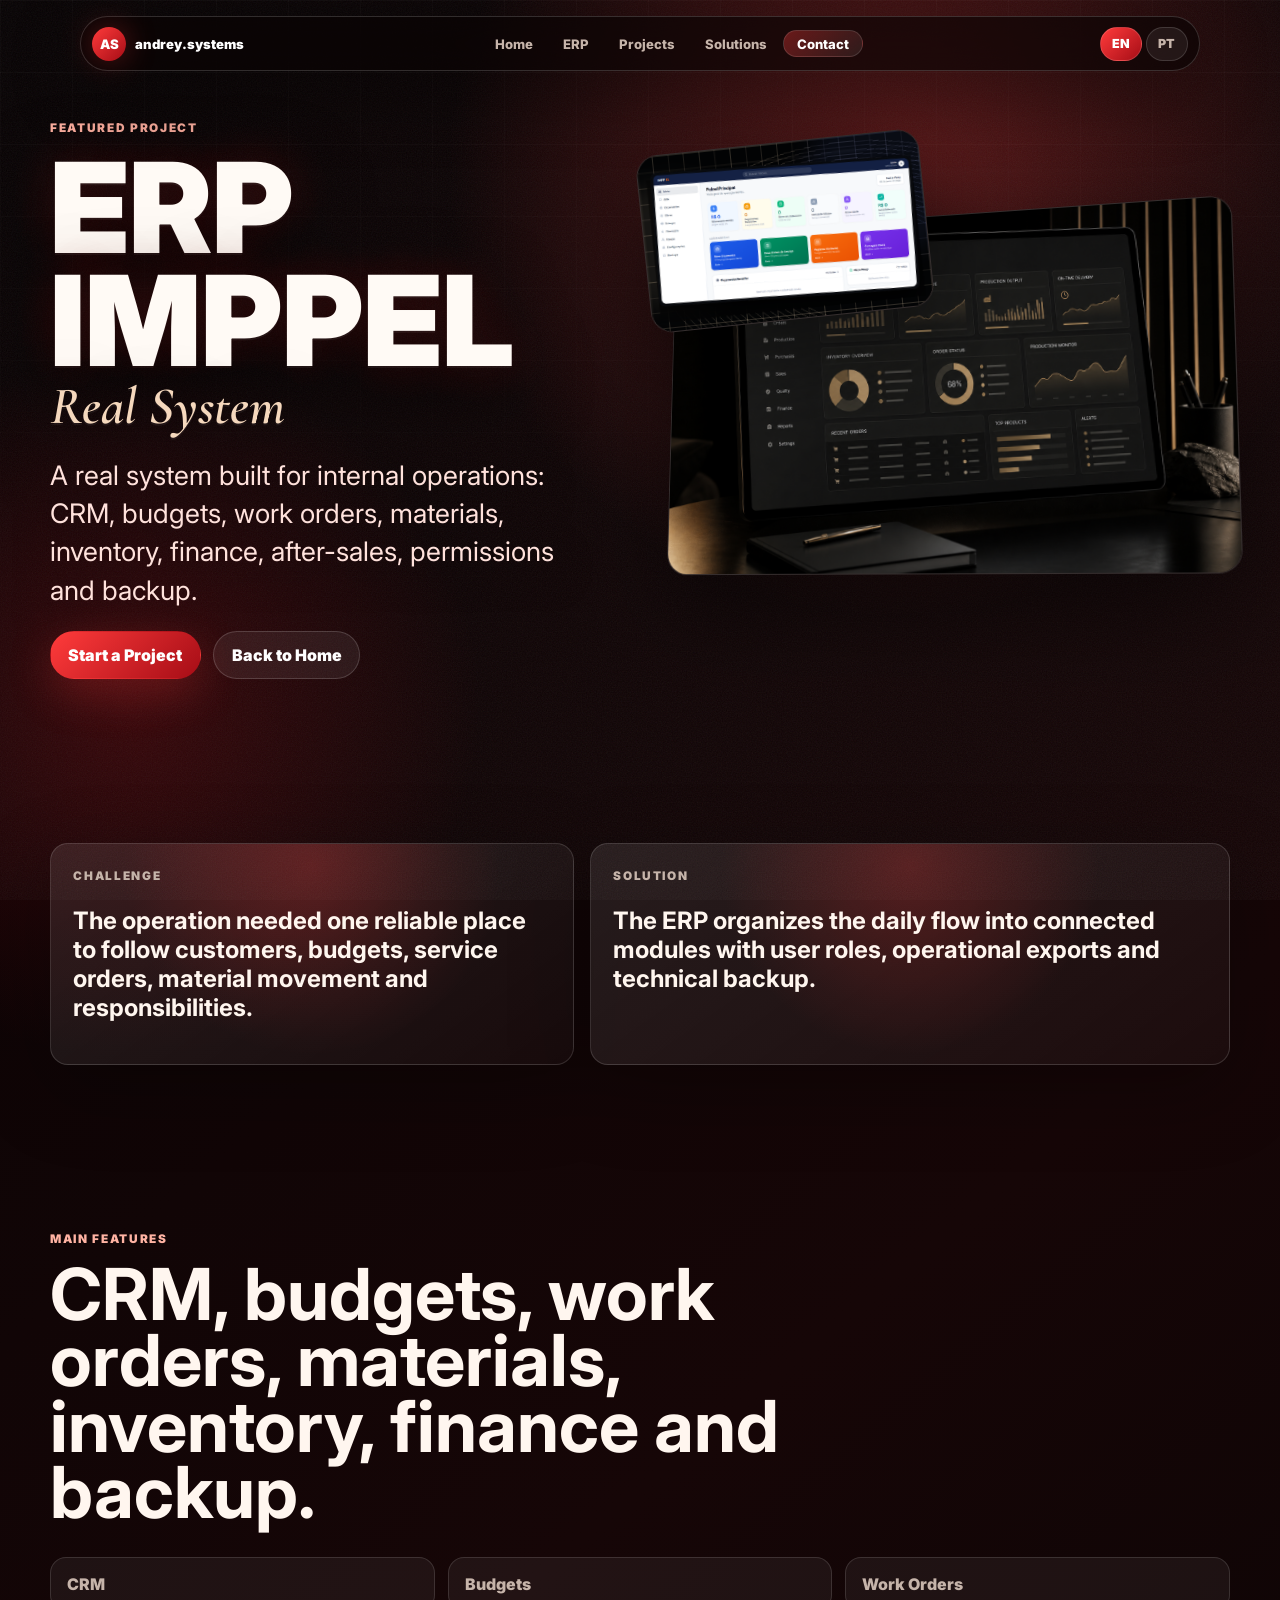
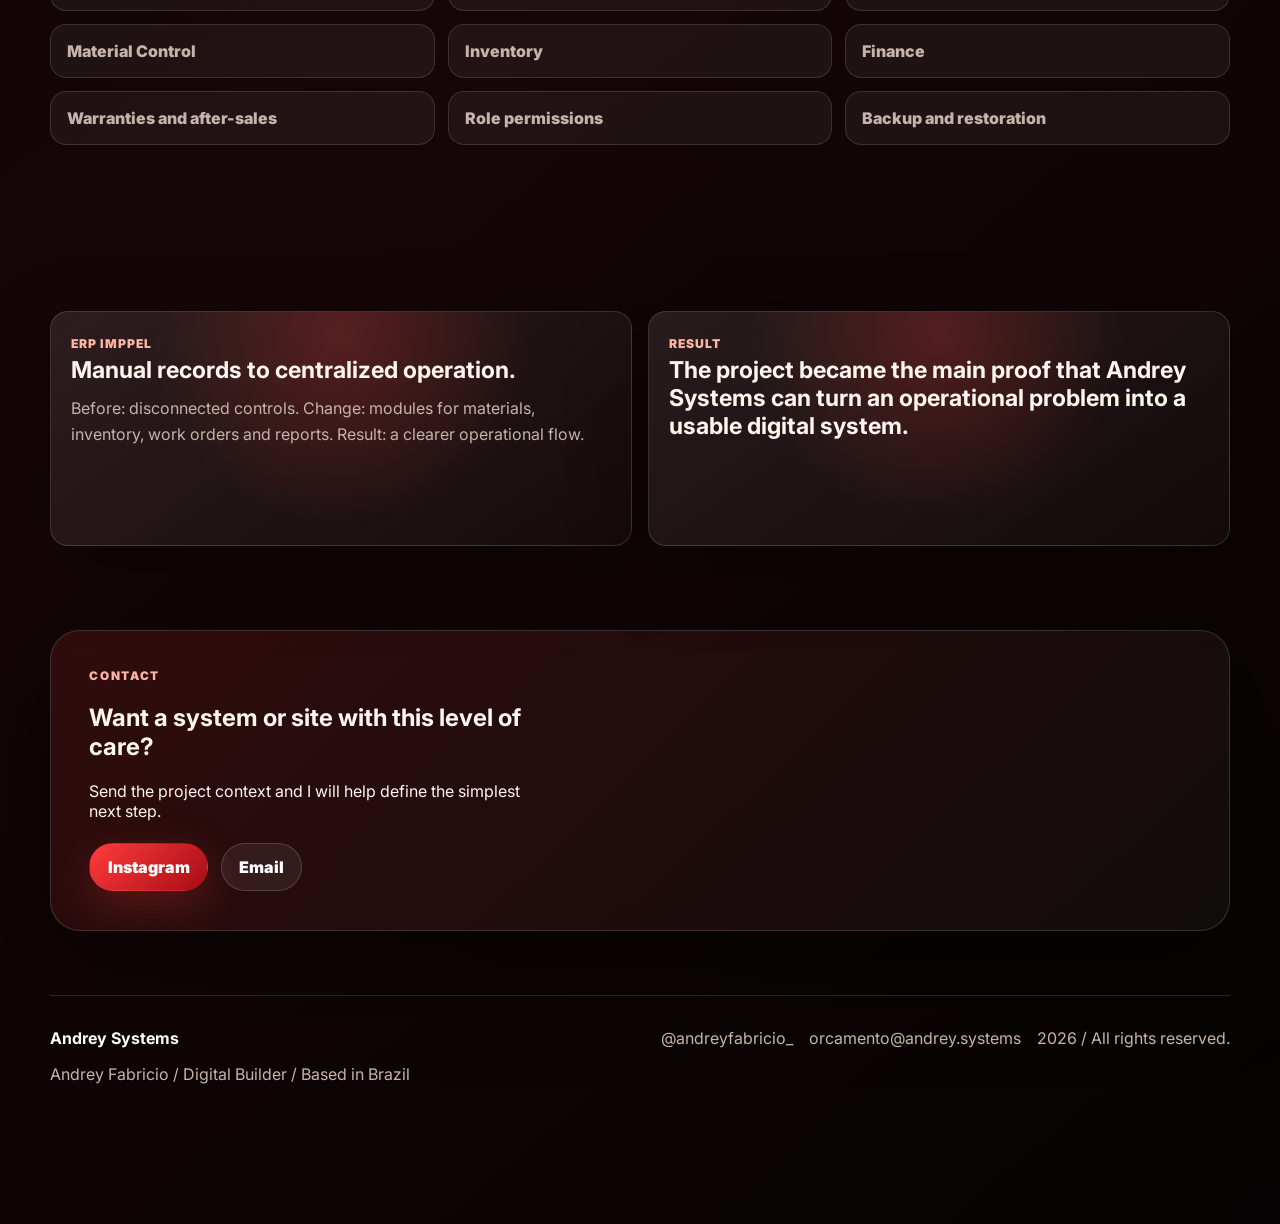
==== commit ccddd896: "feat: complete final Andrey Systems portfolio redesign" ====
--- a/projetos/erp-imppel/index.html
+++ b/projetos/erp-imppel/index.html
@@ -4,7 +4,7 @@
 <meta charset="UTF-8" />
 <meta name="viewport" content="width=device-width, initial-scale=1.0" />
 <meta name="description" content="ERP IMPPEL case study, a real management system built by Andrey Systems for operational organization." />
-<meta name="theme-color" content="#050505" />
+<meta name="theme-color" content="#070304" />
 <meta name="robots" content="index, follow" />
 <link rel="canonical" href="https://site-andrey-systems.vercel.app/projetos/erp-imppel/" />
 <meta property="og:type" content="article" />
@@ -13,17 +13,24 @@
 <meta property="og:description" content="A real ERP developed to centralize CRM, budgets, work orders, materials, inventory, finance, after-sales, permissions and backup." />
 <meta property="og:image" content="https://site-andrey-systems.vercel.app/assets/images/erp-imppel-showcase.png" />
 <title>ERP IMPPEL | Andrey Systems</title>
-<link rel="icon" href="data:image/svg+xml,%3Csvg xmlns='http://www.w3.org/2000/svg' viewBox='0 0 64 64'%3E%3Crect width='64' height='64' fill='%23050505'/%3E%3Ctext x='32' y='38' text-anchor='middle' font-family='Arial' font-size='18' font-weight='700' fill='%23D8C1A1'%3EAS%3C/text%3E%3C/svg%3E" />
+<link rel="icon" href="data:image/svg+xml,%3Csvg xmlns='http://www.w3.org/2000/svg' viewBox='0 0 64 64'%3E%3Crect width='64' height='64' fill='%23070304'/%3E%3Ctext x='32' y='39' text-anchor='middle' font-family='Arial' font-size='18' font-weight='800' fill='%23ff3b3b'%3EAS%3C/text%3E%3C/svg%3E" />
 <link rel="preconnect" href="https://fonts.googleapis.com" />
 <link rel="preconnect" href="https://fonts.gstatic.com" crossorigin />
-<link href="https://fonts.googleapis.com/css2?family=Inter:wght@400;500;600;700;800;900&family=Cormorant+Garamond:ital,wght@0,600;1,600&display=swap" rel="stylesheet" />
+<link href="https://fonts.googleapis.com/css2?family=Cormorant+Garamond:ital,wght@0,600;1,600&family=Inter:wght@400;500;600;700;800;900&display=swap" rel="stylesheet" />
 <link rel="stylesheet" href="../../styles.css" />
 </head>
-<body class="case-page is-loading"><a class="skip-link" href="#main">Skip to content</a><div class="grain" aria-hidden="true"></div>
-<header class="site-header" data-header><a class="brand" href="../../#home" aria-label="Andrey Systems home">andrey.systems</a><button class="nav-toggle" type="button" aria-label="Open menu" aria-expanded="false" data-i18n-aria-label="navOpen"><span></span><span></span></button><nav class="site-nav" aria-label="Primary navigation"><a href="../../#home" data-i18n="navHome">Home</a><a href="../../#featured" data-i18n="navFeatured">ERP</a><a href="../../#projects" data-i18n="navProjects">Projects</a><a href="../../#solutions" data-i18n="navSolutions">Solutions</a><a href="../../#results" data-i18n="navResults">Results</a><a href="#contact" data-i18n="navContact">Contact</a><span class="nav-indicator" aria-hidden="true"></span></nav><div class="header-actions"><button class="lang-button is-active" type="button" data-lang-option="en">EN</button><button class="lang-button" type="button" data-lang-option="pt">PT</button></div></header>
-<main id="main"><section class="hero"><div class="hero-copy reveal"><p class="eyebrow" data-i18n="featuredEyebrow">Featured Project</p><h1><span>ERP<br />IMPPEL</span><em>Real System</em></h1><p class="hero-statement" data-i18n="caseHeroText">A real system built for internal operations: CRM, budgets, work orders, materials, inventory, finance, after-sales, permissions and backup.</p><div class="hero-actions"><a class="button primary" href="#contact" data-i18n="startProject">Start a Project</a><a class="button secondary" href="../../#projects" data-i18n="caseBack">Back to Home</a></div></div><div class="hero-showcase reveal"><div class="hero-frame main"><img src="../../assets/images/erp-imppel-showcase.png" width="1920" height="1080" alt="ERP IMPPEL showcase" /></div><div class="hero-frame float top"><img src="../../assets/images/erp-dashboard-real.png" width="1920" height="1080" alt="ERP IMPPEL dashboard" /></div><div class="hero-frame float bottom"><img src="../../assets/images/erp-budget-real.png" width="1920" height="1080" alt="ERP IMPPEL budget" /></div></div></section>
-<section class="case-body"><article class="case-panel spotlight-surface reveal"><p class="eyebrow" data-i18n="caseChallengeTitle">Challenge</p><h2 data-i18n="caseChallengeText">The operation needed one reliable place to follow customers, budgets, service orders, material movement and responsibilities.</h2></article><article class="case-panel spotlight-surface reveal"><p class="eyebrow" data-i18n="caseSolutionTitle">Solution</p><h2 data-i18n="caseSolutionText">The ERP organizes the daily flow into connected modules with user roles, operational exports and technical backup.</h2></article></section>
+<body class="case-page is-loading">
+<a class="skip-link" href="#main">Skip to content</a><div class="red-noise" aria-hidden="true"></div>
+<header class="site-header" data-header><a class="brand" href="../../#home" aria-label="Andrey Systems home"><span>AS</span>andrey.systems</a><button class="nav-toggle" type="button" aria-label="Open menu" aria-expanded="false" data-i18n-aria-label="navOpen"><span></span><span></span></button><nav class="site-nav" aria-label="Primary navigation"><a href="../../#home" data-i18n="navHome">Home</a><a href="../../#featured" data-i18n="navFeatured">ERP</a><a href="../../#projects" data-i18n="navProjects">Projects</a><a href="../../#solutions" data-i18n="navSolutions">Solutions</a><a href="#contact" data-i18n="navContact">Contact</a><span class="nav-indicator" aria-hidden="true"></span></nav><div class="header-actions"><button class="lang-button is-active" type="button" data-lang-option="en">EN</button><button class="lang-button" type="button" data-lang-option="pt">PT</button></div></header>
+<main id="main">
+<section class="hero case-hero"><div class="hero-copy reveal"><p class="eyebrow" data-i18n="featuredEyebrow">Featured Project</p><h1><span>ERP IMPPEL</span><em>Real System</em></h1><p class="hero-statement" data-i18n="caseHeroText">A real system built for internal operations: CRM, budgets, work orders, materials, inventory, finance, after-sales, permissions and backup.</p><div class="hero-actions"><a class="button primary" href="#contact" data-i18n="startProject">Start a Project</a><a class="button secondary" href="../../#projects" data-i18n="caseBack">Back to Home</a></div></div><div class="hero-showcase reveal"><figure class="hero-frame main"><img src="../../assets/images/erp-imppel-showcase.png" width="1920" height="1080" alt="ERP IMPPEL showcase" /></figure><figure class="hero-frame side one"><img src="../../assets/images/erp-dashboard-real.png" width="1920" height="1080" alt="ERP IMPPEL dashboard" /></figure></div></section>
+<section class="case-body"><article class="case-panel glass-panel reveal"><p class="eyebrow" data-i18n="caseChallengeTitle">Challenge</p><h2 data-i18n="caseChallengeText">The operation needed one reliable place to follow customers, budgets, service orders, material movement and responsibilities.</h2></article><article class="case-panel glass-panel reveal"><p class="eyebrow" data-i18n="caseSolutionTitle">Solution</p><h2 data-i18n="caseSolutionText">The ERP organizes the daily flow into connected modules with user roles, operational exports and technical backup.</h2></article></section>
 <section><div class="section-heading reveal"><p class="eyebrow" data-i18n="caseFeaturesTitle">Main Features</p><h2 data-i18n="caseFeaturesHeading">CRM, budgets, work orders, materials, inventory, finance and backup.</h2></div><ul class="case-list reveal"><li data-i18n="caseFeatureCrm">CRM</li><li data-i18n="caseFeatureBudgets">Budgets</li><li data-i18n="caseFeatureOrders">Work Orders</li><li data-i18n="caseFeatureMaterials">Material Control</li><li data-i18n="caseFeatureInventory">Inventory</li><li data-i18n="caseFeatureFinance">Finance</li><li data-i18n="caseFeatureAfterSales">Warranties and after-sales</li><li data-i18n="caseFeaturePermissions">Role permissions</li><li data-i18n="caseFeatureBackup">Backup and restoration</li></ul></section>
-<section class="results section-anchor" id="results"><div class="results-grid"><article class="result-card spotlight-surface reveal"><span>ERP IMPPEL</span><h3 data-i18n="erpBeforeAfter">Manual records to centralized operation.</h3><p data-i18n="erpOutcome">From disconnected controls to a structure for materials, inventory, work orders and reports.</p></article><article class="result-card spotlight-surface reveal"><span data-i18n="caseResultTitle">Result</span><h3 data-i18n="caseResultText">The project became the main proof that Andrey Systems can turn an operational problem into a usable digital system.</h3></article></div></section>
-<section class="contact section-anchor spotlight-surface" id="contact"><div class="contact-copy reveal"><p class="eyebrow" data-i18n="contactEyebrow">Contact</p><h2 data-i18n="caseCtaTitle">Want a system or site with this level of care?</h2><p data-i18n="caseCtaText">Send the project context and I will help define the simplest next step.</p><div class="contact-actions"><a class="button primary" href="https://www.instagram.com/andreyfabricio_/" target="_blank" rel="noreferrer">Instagram</a><a class="button secondary" href="mailto:orcamento@andrey.systems">Email</a></div></div></section></main>
-<footer class="site-footer"><div><strong>Andrey Systems</strong><p data-i18n="footerLine">Andrey Fabricio / Digital Builder / Based in Brazil</p></div><div class="footer-links"><a href="https://www.instagram.com/andreyfabricio_/" target="_blank" rel="noreferrer">@andreyfabricio_</a><a href="mailto:orcamento@andrey.systems">orcamento@andrey.systems</a><span>2026 / <span data-i18n="rights">All rights reserved.</span></span></div></footer><script src="../../script.js"></script></body></html>
+<section class="results section-anchor" id="results"><div class="results-grid"><article class="result-card glass-panel reveal"><span>ERP IMPPEL</span><h3 data-i18n="erpBeforeAfter">Manual records to centralized operation.</h3><p data-i18n="erpOutcome">From disconnected controls to a structure for materials, inventory, work orders and reports.</p></article><article class="result-card glass-panel reveal"><span data-i18n="caseResultTitle">Result</span><h3 data-i18n="caseResultText">The project became the main proof that Andrey Systems can turn an operational problem into a usable digital system.</h3></article></div></section>
+<section class="contact section-anchor" id="contact"><div class="contact-copy reveal"><p class="eyebrow" data-i18n="contactEyebrow">Contact</p><h2 data-i18n="caseCtaTitle">Want a system or site with this level of care?</h2><p data-i18n="caseCtaText">Send the project context and I will help define the simplest next step.</p><div class="contact-actions"><a class="button primary" href="https://www.instagram.com/andreyfabricio_/" target="_blank" rel="noreferrer">Instagram</a><a class="button secondary" href="mailto:orcamento@andrey.systems">Email</a></div></div></section>
+</main>
+<nav class="bottom-menu" aria-label="Mobile quick navigation"><a href="../../#home" data-i18n="navHome">Home</a><a href="../../#projects" data-i18n="navProjects">Projects</a><a href="../../#work" data-i18n="navWork">Process</a><a href="#contact" data-i18n="navContact">Contact</a></nav>
+<footer class="site-footer"><div><strong>Andrey Systems</strong><p data-i18n="footerLine">Andrey Fabricio / Digital Builder / Based in Brazil</p></div><div class="footer-links"><a href="https://www.instagram.com/andreyfabricio_/" target="_blank" rel="noreferrer">@andreyfabricio_</a><a href="mailto:orcamento@andrey.systems">orcamento@andrey.systems</a><span>2026 / <span data-i18n="rights">All rights reserved.</span></span></div></footer>
+<script src="../../script.js"></script>
+</body>
+</html>
--- a/styles.css
+++ b/styles.css
@@ -1,19 +1 @@
-:root{color-scheme:dark;--bg:#050505;--bg2:#0b0a08;--panel:rgba(255,255,255,.065);--panel-strong:rgba(255,255,255,.11);--line:rgba(255,255,255,.14);--text:#f7efe4;--muted:#bfb2a0;--soft:#8e8375;--gold:#d8c1a1;--gold2:#a77c4c;--mint:#9ce5ca;--blue:#8eb8ff;--shadow:0 28px 90px rgba(0,0,0,.48);--radius:8px;--max:1180px}*{box-sizing:border-box}html{scroll-behavior:smooth}body{margin:0;background:radial-gradient(circle at 80% 0,rgba(216,193,161,.16),transparent 28rem),radial-gradient(circle at 12% 14%,rgba(142,184,255,.12),transparent 24rem),linear-gradient(135deg,#050505,#0d0b09 55%,#050505);color:var(--text);font-family:Inter,system-ui,-apple-system,Segoe UI,sans-serif;overflow-x:hidden}body.is-loading .reveal{opacity:0;transform:translateY(18px)}a{color:inherit;text-decoration:none}img{max-width:100%;display:block}button,input,textarea,select{font:inherit}.grain{position:fixed;inset:0;pointer-events:none;z-index:30;opacity:.22;background-image:url("data:image/svg+xml,%3Csvg xmlns='http://www.w3.org/2000/svg' width='180' height='180'%3E%3Cfilter id='n'%3E%3CfeTurbulence type='fractalNoise' baseFrequency='.75' numOctaves='3'/%3E%3C/filter%3E%3Crect width='180' height='180' filter='url(%23n)' opacity='.35'/%3E%3C/svg%3E")}.skip-link{position:fixed;left:1rem;top:.8rem;z-index:99;transform:translateY(-160%);background:#fff;color:#000;padding:.7rem 1rem;border-radius:999px}.skip-link:focus{transform:translateY(0)}.site-header{position:fixed;top:18px;left:50%;transform:translateX(-50%);z-index:50;width:min(calc(100% - 28px),1120px);display:grid;grid-template-columns:auto 1fr auto;align-items:center;gap:1rem;padding:.65rem .75rem;border:1px solid rgba(255,255,255,.14);background:rgba(8,8,8,.72);backdrop-filter:blur(18px);border-radius:999px;box-shadow:0 16px 50px rgba(0,0,0,.35)}.brand{font-size:.83rem;font-weight:800;letter-spacing:0;text-transform:lowercase;color:#fff;padding:0 .35rem}.site-nav{position:relative;display:flex;justify-content:center;gap:.15rem}.site-nav a{position:relative;z-index:1;color:var(--muted);font-size:.84rem;font-weight:700;padding:.58rem .9rem;border-radius:999px;transition:color .2s}.site-nav a.is-active,.site-nav a:hover{color:#fff}.nav-indicator{position:absolute;top:4px;left:0;width:58px;height:calc(100% - 8px);border-radius:999px;background:linear-gradient(135deg,rgba(216,193,161,.22),rgba(142,184,255,.12));border:1px solid rgba(255,255,255,.12);opacity:0;transition:transform .24s ease,width .24s ease,opacity .2s}.header-actions{display:flex;gap:.25rem}.lang-button,.nav-toggle{border:1px solid rgba(255,255,255,.13);background:rgba(255,255,255,.06);color:var(--muted);border-radius:999px;cursor:pointer}.lang-button{width:42px;height:34px;font-size:.78rem;font-weight:800}.lang-button.is-active{color:#12100d;background:var(--gold)}.nav-toggle{display:none;width:44px;height:38px;align-items:center;justify-content:center;flex-direction:column;gap:5px}.nav-toggle span{width:18px;height:2px;background:#fff;border-radius:5px}.hero{position:relative;min-height:100vh;display:grid;grid-template-columns:minmax(0,.88fr) minmax(380px,1.12fr);align-items:center;gap:2rem;width:min(100% - 40px,var(--max));margin:0 auto;padding:7rem 0 5rem}.hero-bg{position:absolute;inset:0;pointer-events:none}.hero-bg span{position:absolute;border:1px solid rgba(216,193,161,.18);background:linear-gradient(135deg,rgba(255,255,255,.08),rgba(255,255,255,0));filter:blur(.1px)}.hero-bg span:nth-child(1){width:340px;height:340px;right:12%;top:13%;transform:rotate(16deg)}.hero-bg span:nth-child(2){width:180px;height:180px;right:39%;bottom:18%;transform:rotate(-12deg)}.hero-bg span:nth-child(3){width:90px;height:90px;left:8%;bottom:20%;border-radius:50%}.eyebrow{margin:0 0 1rem;color:var(--gold);text-transform:uppercase;font-size:.74rem;font-weight:900;letter-spacing:.16em}.hero h1{margin:0;line-height:.88;font-size:clamp(4.2rem,10vw,9.6rem);letter-spacing:0}.hero h1 span{display:block;font-weight:900}.hero h1 em{display:block;font-family:Cormorant Garamond,serif;font-size:.43em;color:var(--gold);font-style:italic;font-weight:600;margin-top:.1em}.hero-copy{position:relative;z-index:5}.hero-showcase{z-index:1;margin-right:-4vw}.hero-statement{font-size:clamp(1.35rem,2.4vw,2.2rem);max-width:560px;margin:2rem 0 .75rem;color:#fff}.hero-specialties,.hero-location{color:var(--muted);font-weight:700}.hero-actions,.contact-actions,.form-actions{display:flex;flex-wrap:wrap;gap:.8rem;margin-top:1.5rem}.button{display:inline-flex;align-items:center;justify-content:center;min-height:46px;padding:.78rem 1.05rem;border-radius:999px;border:1px solid rgba(255,255,255,.14);font-weight:850;transition:transform .2s ease,background .2s ease,border-color .2s ease}.button:hover{transform:translateY(-2px)}.button.primary{background:linear-gradient(135deg,#f2d9ad,#a77c4c);color:#15110d;border-color:transparent}.button.secondary{background:rgba(255,255,255,.055);color:#fff}.hero-showcase{position:relative;min-height:560px;perspective:1500px}.hero-frame{overflow:hidden;border:1px solid rgba(255,255,255,.16);background:#100f0d;box-shadow:var(--shadow);border-radius:12px}.hero-frame.main{position:absolute;right:-4%;top:15%;width:min(90%,720px);transform:rotateY(-16deg) rotateX(8deg) rotateZ(-2deg);transform-origin:center}.hero-frame.float{position:absolute;width:48%;z-index:3}.hero-frame.float.top{left:20%;top:4%;transform:rotateZ(-5deg)}.hero-frame.float.bottom{right:4%;bottom:0;transform:rotateZ(5deg)}.interface-chip{position:absolute;z-index:4;padding:.7rem .95rem;border:1px solid rgba(255,255,255,.16);background:rgba(5,5,5,.76);backdrop-filter:blur(14px);border-radius:999px;color:#fff;font-size:.8rem;font-weight:900;box-shadow:0 16px 45px rgba(0,0,0,.34)}.interface-chip.one{left:6%;bottom:19%}.interface-chip.two{right:2%;top:7%}section:not(.hero){width:min(100% - 40px,var(--max));margin:0 auto;padding:5rem 0}.section-heading{max-width:760px;margin-bottom:2rem}.section-heading h2{font-size:clamp(2.1rem,5vw,5rem);line-height:.96;letter-spacing:0;margin:.2rem 0 1rem}.section-heading p:not(.eyebrow){color:var(--muted);font-size:1.08rem;line-height:1.7}.featured{padding-top:2rem}.erp-cinema{display:grid;grid-template-columns:1.15fr .85fr;gap:1.2rem;align-items:stretch}.erp-device{margin:0;border:1px solid rgba(255,255,255,.14);background:linear-gradient(135deg,rgba(255,255,255,.08),rgba(255,255,255,.025));border-radius:18px;padding:1rem;box-shadow:var(--shadow);transform:translateY(var(--device-y,0)) rotateX(var(--device-rx,0deg)) scale(var(--device-scale,1));transition:transform .1s linear}.erp-device img{border-radius:10px;border:1px solid rgba(255,255,255,.1)}.erp-tabs{display:grid;grid-template-rows:auto 1fr;gap:.8rem}.tab-controls{display:grid;grid-template-columns:repeat(2,1fr);gap:.6rem}.tab-button{min-height:80px;text-align:left;border:1px solid rgba(255,255,255,.13);background:rgba(255,255,255,.055);color:#fff;border-radius:var(--radius);padding:.9rem;cursor:pointer}.tab-button span{display:block;color:var(--gold);font-size:.72rem;font-weight:900}.tab-button b{font-size:1rem}.tab-button.is-active{background:rgba(216,193,161,.18);border-color:rgba(216,193,161,.42)}.tab-panel{min-height:260px;padding:1.5rem;border-radius:var(--radius)}.tab-panel h3,.spotlight-card h3,.result-card h3,.display-card h3,.project-card h3{letter-spacing:0;margin:.2rem 0 .7rem;font-size:1.35rem}.tab-panel p,.spotlight-card p,.result-card p,.display-card p,.project-card p{color:var(--muted);line-height:1.65;margin:0}.spotlight-surface{position:relative;overflow:hidden;border:1px solid rgba(255,255,255,.13);background:linear-gradient(135deg,rgba(255,255,255,.075),rgba(255,255,255,.025));box-shadow:0 20px 70px rgba(0,0,0,.25)}.spotlight-surface:before{content:"";position:absolute;inset:0;background:radial-gradient(420px circle at var(--mx,50%) var(--my,20%),rgba(216,193,161,.2),transparent 44%);opacity:.9;pointer-events:none}.spotlight-surface>*{position:relative}.text-link{display:inline-flex;margin-top:1.2rem;color:var(--gold);font-weight:900}.project-grid{display:grid;grid-template-columns:repeat(3,1fr);gap:1rem}.project-card{border-radius:var(--radius);padding:1rem;min-height:430px;display:flex;flex-direction:column;justify-content:space-between;gap:1rem}.project-card.large{grid-column:span 2}.project-card figure{margin:0;border-radius:8px;overflow:hidden;border:1px solid rgba(255,255,255,.11);background:#111}.project-card span{color:var(--gold);font-size:.74rem;font-weight:900;text-transform:uppercase;letter-spacing:.08em}.project-card a{display:inline-flex;margin-top:1rem;color:#fff;font-weight:900}.dual-shot{display:grid;grid-template-columns:1fr 1fr;gap:.5rem}.website-preview,.concept-ui{min-height:210px;border-radius:8px;border:1px solid rgba(255,255,255,.13);background:linear-gradient(145deg,#10100e,#1e1a14);padding:1rem;display:flex;flex-direction:column;justify-content:flex-end;overflow:hidden}.website-preview div{height:70px;border-radius:6px;background:linear-gradient(135deg,#d8c1a1,#6f4f2b);margin-bottom:2rem}.website-preview strong,.concept-ui strong{font-size:1.6rem}.website-preview span,.concept-ui span{color:var(--muted);text-transform:none;letter-spacing:0}.website-preview i{height:46px;margin-top:1rem;border-radius:6px;background:rgba(255,255,255,.12)}.concept-ui{position:relative}.concept-ui:before{content:"";position:absolute;width:120px;height:120px;border-radius:50%;right:-25px;top:-30px;background:rgba(216,193,161,.22)}.concept-ui.gym{background:linear-gradient(145deg,#08150d,#24422d)}.concept-ui.church{background:linear-gradient(145deg,#10122a,#463956)}.concept-ui.construction{background:linear-gradient(145deg,#17120c,#4a3824)}.solution-grid,.results-grid{display:grid;grid-template-columns:repeat(3,1fr);gap:1rem}.spotlight-card,.result-card{border-radius:var(--radius);padding:1.35rem;min-height:230px}.spotlight-card span,.result-card span,.display-card span{color:var(--gold);font-size:.78rem;font-weight:900}.display-stack{position:relative;display:grid;gap:1rem;max-width:900px;margin:0 auto}.display-card{border:1px solid rgba(255,255,255,.13);background:linear-gradient(135deg,rgba(255,255,255,.08),rgba(255,255,255,.025));border-radius:var(--radius);padding:1.6rem;min-height:190px;position:sticky;top:110px;box-shadow:0 18px 60px rgba(0,0,0,.28)}.display-card:nth-child(2){margin-left:3rem}.display-card:nth-child(3){margin-left:6rem}.display-card:nth-child(4){margin-left:9rem}.contact{display:grid;grid-template-columns:.85fr 1.15fr;gap:2rem;border-radius:18px;padding:2rem!important;margin-bottom:5rem!important}.quote-form{display:grid;grid-template-columns:1fr 1fr;gap:1rem}.quote-form label{display:grid;gap:.45rem;color:var(--muted);font-weight:800;font-size:.86rem}.quote-form label:nth-child(5),.quote-message,.form-actions{grid-column:1/-1}.quote-form input,.quote-form textarea,.quote-form select{width:100%;border:1px solid rgba(255,255,255,.14);background:rgba(0,0,0,.28);color:#fff;border-radius:8px;padding:.85rem;outline:none}.quote-form textarea{resize:vertical}.quote-form input:focus,.quote-form textarea:focus,.quote-form select:focus{border-color:rgba(216,193,161,.7)}.quote-message{border:1px solid rgba(216,193,161,.25);background:rgba(216,193,161,.08);border-radius:8px;padding:1rem}.quote-message pre{white-space:pre-wrap;color:#fff;font-size:.86rem;line-height:1.45}.site-footer{width:min(100% - 40px,var(--max));margin:0 auto 2rem;padding:2rem 0;border-top:1px solid rgba(255,255,255,.13);display:flex;justify-content:space-between;gap:1rem;color:var(--muted)}.site-footer strong{color:#fff}.footer-links{display:flex;gap:1rem;flex-wrap:wrap;justify-content:flex-end}.reveal{opacity:0;transform:translateY(22px);transition:opacity .7s ease,transform .7s ease}.reveal.is-visible,body:not(.is-loading) .reveal.is-visible{opacity:1;transform:none}.case-page .hero{min-height:70vh}.case-body{display:grid;grid-template-columns:.9fr 1.1fr;gap:1rem}.case-panel{border-radius:var(--radius);padding:1.4rem}.case-list{display:grid;gap:.8rem;margin:0;padding:0;list-style:none}.case-list li{padding:1rem;border:1px solid rgba(255,255,255,.12);border-radius:8px;background:rgba(255,255,255,.04);color:var(--muted)}@media (max-width:900px){.site-header{grid-template-columns:auto auto auto}.nav-toggle{display:flex;order:3}.header-actions{order:2}.site-nav{position:absolute;left:0;right:0;top:calc(100% + 10px);display:grid;padding:.7rem;border:1px solid rgba(255,255,255,.13);background:rgba(8,8,8,.94);border-radius:18px;opacity:0;pointer-events:none;transform:translateY(-8px);transition:.2s}.site-header.is-open .site-nav{opacity:1;pointer-events:auto;transform:none}.nav-indicator{display:none}.hero{display:block;min-height:auto;padding-top:7.5rem}.hero h1{font-size:clamp(3.2rem,15vw,5.4rem)}.hero-showcase{min-height:320px;margin:2rem 0 0;overflow:hidden}.hero-frame.main{position:relative;right:auto;top:auto;width:112%;transform:rotateZ(-2deg);margin-left:3%}.hero-frame.float{display:none}.interface-chip{display:none}.erp-cinema,.contact,.case-body{grid-template-columns:1fr}.project-grid,.solution-grid,.results-grid{grid-template-columns:1fr}.project-card.large{grid-column:auto}.display-card,.display-card:nth-child(n){margin-left:0;position:relative;top:auto}.site-footer{display:grid}.footer-links{justify-content:flex-start}.quote-form{grid-template-columns:1fr}}@media (max-width:560px){.site-header{top:10px;width:calc(100% - 18px);padding:.55rem}.brand{font-size:.78rem}.lang-button{width:36px}.hero,section:not(.hero),.site-footer{width:min(100% - 24px,var(--max))}.hero-frame.main{width:112%;top:auto;right:auto;transform:rotateZ(-2deg)}.tab-controls{grid-template-columns:1fr}.contact{padding:1.1rem!important}.section-heading h2{font-size:2.45rem}.hero-copy{max-width:100%;overflow:hidden}.hero-statement{width:min(100%,330px);max-width:330px;font-size:1.18rem;line-height:1.22}.hero-actions .button,.contact-actions .button,.form-actions .button{width:100%}}@media (prefers-reduced-motion:reduce){*,*:before,*:after{scroll-behavior:auto!important;animation:none!important;transition:none!important}.display-card{position:relative;top:auto}.erp-device{transform:none!important}}
-
-
-/* Corrective visual audit refinements */
-.project-card{min-height:460px}.project-card figure,.website-preview,.concept-ui{aspect-ratio:16/10;min-height:0}.project-card figure img{width:100%;height:100%;object-fit:cover}.project-content{display:grid;gap:.55rem}.project-meta{display:flex;align-items:center;justify-content:space-between;gap:.75rem;margin-top:1rem}.project-meta b{display:inline-flex;align-items:center;min-height:30px;padding:.35rem .65rem;border:1px solid rgba(216,193,161,.28);border-radius:999px;color:var(--gold);font-size:.72rem;text-transform:uppercase;letter-spacing:.08em;background:rgba(216,193,161,.08)}.project-meta a{margin:0;color:#fff;font-weight:900}.website-preview{position:relative;background:radial-gradient(circle at 20% 20%,rgba(216,193,161,.22),transparent 30%),linear-gradient(145deg,#10100e,#211812)}.website-preview:before{content:"";position:absolute;inset:1rem 1rem auto;height:22px;border-radius:999px;background:rgba(255,255,255,.1)}.website-preview div{height:82px;margin-top:2.4rem}.dual-shot img{height:100%;object-fit:cover}.concept-ui strong,.website-preview strong{position:relative;z-index:1}.concept-ui span,.website-preview span{position:relative;z-index:1}
-.results-grid{grid-template-columns:repeat(2,minmax(0,1fr))}.result-card{min-height:310px;display:grid;align-content:start;gap:.75rem}.result-visual{height:92px;border-radius:8px;border:1px solid rgba(255,255,255,.12);background:linear-gradient(135deg,rgba(216,193,161,.18),rgba(142,184,255,.08));position:relative;overflow:hidden}.result-visual:before,.result-visual:after{content:"";position:absolute;border-radius:999px;background:rgba(255,255,255,.16)}.result-visual:before{width:64%;height:10px;left:18px;top:22px}.result-visual:after{width:42%;height:10px;left:18px;top:48px}.result-visual.erp{background-image:linear-gradient(135deg,rgba(54,121,255,.22),rgba(216,193,161,.08))}.result-visual.site{background-image:linear-gradient(135deg,rgba(216,193,161,.2),rgba(255,255,255,.04))}.result-visual.mobile{background-image:linear-gradient(135deg,rgba(156,229,202,.18),rgba(255,255,255,.04))}.result-visual.workflow{background-image:linear-gradient(135deg,rgba(167,124,76,.2),rgba(142,184,255,.08))}
-.work-carousel{max-width:920px;margin:0 auto}.work-carousel:focus-visible{outline:2px solid var(--gold);outline-offset:8px;border-radius:14px}.display-stack{height:330px;display:block;position:relative;max-width:760px;perspective:1200px}.display-card{position:absolute;inset:0;margin:0!important;top:auto!important;min-height:0;display:grid;align-content:center;gap:.7rem;transition:transform .35s ease,opacity .35s ease,filter .35s ease;transform:translateX(calc(var(--work-offset,0) * 18px)) translateY(calc(var(--work-offset,0) * 14px)) scale(calc(1 - (var(--work-offset,0) * .045)));opacity:calc(1 - (var(--work-offset,0) * .18));z-index:calc(10 - var(--work-offset,0));filter:blur(calc(var(--work-offset,0) * .45px));pointer-events:none}.display-card.is-active{pointer-events:auto}.display-card:nth-child(1){--work-offset:0}.display-card:nth-child(2){--work-offset:1}.display-card:nth-child(3){--work-offset:2}.display-card:nth-child(4){--work-offset:3}.display-card p{font-size:1.05rem}.work-controls{display:flex;align-items:center;justify-content:center;gap:1rem;margin-top:1.2rem}.work-button{min-width:92px;height:42px;border-radius:999px;border:1px solid rgba(255,255,255,.14);background:rgba(255,255,255,.06);color:#fff;font-weight:900;cursor:pointer}.work-dots{display:flex;gap:.45rem}.work-dots button{width:10px;height:10px;border-radius:999px;border:0;background:rgba(255,255,255,.24);cursor:pointer}.work-dots button.is-active{width:28px;background:var(--gold)}
-.contact{grid-template-columns:.8fr 1fr}.quote-form{align-self:start}.quote-message,#quoteMessage,#quoteCopyButton{display:none!important}.form-actions{align-items:center}.contact .button.secondary[href^="mailto"]{text-transform:none}
-@media (hover:none){.spotlight-surface:before{background:radial-gradient(380px circle at 50% 0%,rgba(216,193,161,.16),transparent 48%)}}
-@media (max-width:900px){.results-grid{grid-template-columns:repeat(2,minmax(0,1fr))}.project-meta{align-items:flex-start;flex-direction:column}.display-stack{height:310px}.contact{grid-template-columns:1fr}}
-@media (max-width:620px){.results-grid{grid-template-columns:1fr}.result-card{min-height:280px}.work-controls{justify-content:space-between}.work-button{min-width:82px}.display-stack{height:360px}.display-card{padding:1.25rem}.project-card{min-height:auto}.project-meta{gap:.55rem}.hero-location{max-width:320px}}
-@media (prefers-reduced-motion:reduce){.display-card{transition:none!important;filter:none!important}.work-dots button{transition:none!important}}
-
-.display-card{background:linear-gradient(135deg,rgba(20,19,17,.98),rgba(12,12,11,.96))!important}.display-card:not(.is-active) h3,.display-card:not(.is-active) p{opacity:.18}.display-card:not(.is-active){border-color:rgba(255,255,255,.08)}.quote-form label:nth-child(6){grid-column:1/-1}.quote-form label:nth-child(6) input{max-width:420px}
-@media (max-width:620px){.display-card:not(.is-active) h3,.display-card:not(.is-active) p{opacity:.08}.quote-form label:nth-child(6) input{max-width:none}}
-
-@media (max-width:620px){.hero-showcase{max-width:100%;overflow:hidden}.hero-frame.main{width:100%!important;margin-left:0!important}.work-carousel{overflow:hidden;padding-inline:2px}.display-card{transform:translateX(0) translateY(calc(var(--work-offset,0) * 18px)) scale(calc(1 - (var(--work-offset,0) * .045)))}}
-
-@media (max-width:620px){.display-stack{height:280px}.work-controls{margin-top:.85rem}}
+:root{--bg:#070304;--bg2:#110607;--panel:rgba(255,255,255,.07);--panel2:rgba(255,255,255,.12);--line:rgba(255,255,255,.16);--text:#fff6ef;--muted:#c6b4aa;--soft:#8d7b74;--red:#ff3b3b;--red2:#a60d16;--cream:#f5d8bd;--max:1180px;--radius:18px;--shadow:0 32px 100px rgba(0,0,0,.52)}*{box-sizing:border-box}html{scroll-behavior:smooth;overflow-x:hidden}body{margin:0;min-height:100vh;background:radial-gradient(circle at 70% 6%,rgba(255,59,59,.32),transparent 28rem),radial-gradient(circle at 10% 25%,rgba(166,13,22,.28),transparent 22rem),linear-gradient(140deg,#070304 0%,#160607 52%,#050303 100%);color:var(--text);font-family:Inter,system-ui,-apple-system,Segoe UI,sans-serif;overflow-x:hidden}body:before{content:"";position:fixed;inset:0;z-index:-2;background:linear-gradient(rgba(255,255,255,.035) 1px,transparent 1px),linear-gradient(90deg,rgba(255,255,255,.026) 1px,transparent 1px);background-size:72px 72px;mask-image:linear-gradient(to bottom,rgba(0,0,0,.8),transparent 85%)}a{color:inherit;text-decoration:none}img{max-width:100%;display:block}button,input,textarea,select{font:inherit}.red-noise{position:fixed;inset:0;z-index:0;pointer-events:none;opacity:.16;background-image:url("data:image/svg+xml,%3Csvg xmlns='http://www.w3.org/2000/svg' width='180' height='180'%3E%3Cfilter id='n'%3E%3CfeTurbulence type='fractalNoise' baseFrequency='.8' numOctaves='3'/%3E%3C/filter%3E%3Crect width='180' height='180' filter='url(%23n)' opacity='.42'/%3E%3C/svg%3E")}main,.site-footer{position:relative;z-index:2}.skip-link{position:fixed;left:1rem;top:.8rem;z-index:99;transform:translateY(-160%);background:#fff;color:#000;padding:.7rem 1rem;border-radius:999px}.skip-link:focus{transform:translateY(0)}.site-header{position:fixed;top:16px;left:50%;transform:translateX(-50%);z-index:60;width:min(calc(100% - 28px),1120px);display:grid;grid-template-columns:auto 1fr auto;align-items:center;gap:1rem;padding:.58rem .7rem;border:1px solid rgba(255,255,255,.16);background:rgba(9,3,4,.68);backdrop-filter:blur(20px);border-radius:999px;box-shadow:0 20px 70px rgba(0,0,0,.38)}.brand{display:flex;align-items:center;gap:.55rem;font-size:.82rem;font-weight:900;color:#fff;letter-spacing:0}.brand span{display:grid;place-items:center;width:34px;height:34px;border-radius:50%;background:linear-gradient(135deg,var(--red),var(--red2));box-shadow:0 0 30px rgba(255,59,59,.35)}.site-nav{position:relative;display:flex;justify-content:center;gap:.15rem}.site-nav a{position:relative;z-index:1;color:var(--muted);font-size:.82rem;font-weight:800;padding:.58rem .86rem;border-radius:999px;transition:color .2s}.site-nav a.is-active,.site-nav a:hover{color:#fff}.nav-indicator{position:absolute;top:4px;left:0;width:58px;height:calc(100% - 8px);border-radius:999px;background:linear-gradient(135deg,rgba(255,59,59,.35),rgba(255,255,255,.08));border:1px solid rgba(255,255,255,.12);opacity:0;transition:transform .24s ease,width .24s ease,opacity .2s}.header-actions{display:flex;gap:.25rem}.lang-button,.nav-toggle{border:1px solid rgba(255,255,255,.14);background:rgba(255,255,255,.07);color:var(--muted);border-radius:999px;cursor:pointer}.lang-button{width:42px;height:34px;font-size:.78rem;font-weight:900}.lang-button.is-active{color:#fff;background:linear-gradient(135deg,var(--red),var(--red2))}.nav-toggle{display:none;width:44px;height:38px;align-items:center;justify-content:center;flex-direction:column;gap:5px}.nav-toggle span{width:18px;height:2px;background:#fff;border-radius:5px}.hero{position:relative;min-height:100vh;width:min(100% - 40px,var(--max));margin:0 auto;padding:7.5rem 0 5rem;display:grid;grid-template-columns:minmax(0,.9fr) minmax(360px,1.1fr);align-items:center;gap:2rem}.hero-layer{position:absolute;inset:10% 0 8%;z-index:1;border:1px solid rgba(255,255,255,.1);border-radius:34px;background:linear-gradient(135deg,rgba(255,59,59,.12),rgba(255,255,255,.03));transform:rotate(-2deg)}.hero-copy{position:relative;z-index:8}.eyebrow{margin:0 0 1rem;color:#ffb3a3;text-transform:uppercase;font-size:.74rem;font-weight:950;letter-spacing:.14em}.hero h1{margin:0;line-height:.9;font-size:clamp(4.1rem,9.8vw,9.4rem);letter-spacing:0;text-shadow:0 2px 0 rgba(255,255,255,.06),0 24px 80px rgba(0,0,0,.72),0 0 48px rgba(255,59,59,.22)}.hero h1 span{display:block;font-weight:950;max-width:850px;color:#fffaf5}.hero h1 em{display:block;margin-top:.12em;font-family:Cormorant Garamond,serif;font-size:.42em;font-style:italic;font-weight:600;color:var(--cream)}.hero-statement{max-width:610px;margin:1.6rem 0 0;color:#ffe2dc;font-size:clamp(1.16rem,2.1vw,1.75rem);text-shadow:0 12px 40px rgba(0,0,0,.65);line-height:1.42}.hero-actions,.contact-actions,.form-actions{display:flex;flex-wrap:wrap;gap:.8rem;margin-top:1.4rem}.button{display:inline-flex;align-items:center;justify-content:center;min-height:48px;padding:.8rem 1.08rem;border-radius:999px;border:1px solid rgba(255,255,255,.16);font-weight:900;transition:transform .2s ease,border-color .2s ease,background .2s ease}.button:hover{transform:translateY(-2px)}.button.primary{color:#fff;background:linear-gradient(135deg,var(--red),var(--red2));border-color:transparent;box-shadow:0 14px 44px rgba(255,59,59,.26)}.button.secondary{color:#fff;background:rgba(255,255,255,.065)}.hero-specialties,.hero-location{color:var(--muted);font-weight:900;margin:.65rem 0 0}.hero-location{color:#e2c9bf}.hero-trust{display:flex;flex-wrap:wrap;gap:.55rem;margin-top:1.2rem}.hero-trust span{padding:.5rem .7rem;border:1px solid rgba(255,255,255,.14);border-radius:999px;color:var(--muted);font-size:.78rem;font-weight:900;background:rgba(255,255,255,.045)}.hero-showcase{position:relative;z-index:7;min-height:560px;perspective:1400px;overflow:visible}.hero-frame{margin:0;overflow:hidden;border:1px solid rgba(255,255,255,.16);border-radius:22px;background:#0e0606;box-shadow:var(--shadow)}.hero-frame img{width:100%;height:100%;object-fit:cover}.hero-frame.main{position:absolute;right:0;top:16%;width:min(92%,700px);aspect-ratio:16/10;transform:rotateY(-15deg) rotateX(8deg) rotateZ(-2deg)}.hero-frame.side{position:absolute;width:45%;aspect-ratio:16/10;z-index:3}.hero-frame.side.one{left:7%;top:4%;transform:rotateZ(-6deg)}.hero-frame.side.two{right:2%;bottom:1%;transform:rotateZ(5deg)}.orbit-card{position:absolute;z-index:5;padding:.7rem .95rem;border-radius:999px;border:1px solid rgba(255,255,255,.16);background:rgba(10,3,4,.74);backdrop-filter:blur(16px);font-size:.8rem;font-weight:950;box-shadow:0 16px 44px rgba(0,0,0,.34)}.orbit-card.top{right:0;top:6%}.orbit-card.bottom{left:3%;bottom:19%}section:not(.hero){width:min(100% - 40px,var(--max));margin:0 auto;padding:5.2rem 0}.section-heading{max-width:780px;margin-bottom:2rem}.section-heading h2{font-size:clamp(2.35rem,5.6vw,5.8rem);line-height:.92;margin:.2rem 0 1rem;letter-spacing:0}.section-heading p:not(.eyebrow){color:var(--muted);font-size:1.08rem;line-height:1.7}.glass-panel{position:relative;overflow:hidden;border:1px solid rgba(255,255,255,.14);border-radius:var(--radius);background:linear-gradient(145deg,rgba(255,255,255,.095),rgba(255,255,255,.026));box-shadow:0 24px 80px rgba(0,0,0,.3)}.glass-panel:before{content:"";position:absolute;inset:0;background:radial-gradient(420px circle at var(--mx,50%) var(--my,10%),rgba(255,59,59,.23),transparent 45%);pointer-events:none}.glass-panel>*{position:relative}.case-stage{display:grid;grid-template-columns:1.1fr .9fr;gap:1rem;align-items:stretch}.case-screen{margin:0;padding:1rem;border-radius:26px;border:1px solid rgba(255,255,255,.14);background:linear-gradient(135deg,rgba(255,59,59,.13),rgba(255,255,255,.035));box-shadow:var(--shadow);transform:translateY(var(--device-y,0)) rotateX(var(--device-rx,0deg)) scale(var(--device-scale,1))}.case-screen img{border-radius:16px;border:1px solid rgba(255,255,255,.12)}.case-tabs{display:grid;gap:.8rem}.tab-controls{display:grid;grid-template-columns:repeat(2,1fr);gap:.6rem}.tab-button{min-height:82px;text-align:left;border:1px solid rgba(255,255,255,.14);background:rgba(255,255,255,.055);color:#fff;border-radius:16px;padding:.9rem;cursor:pointer}.tab-button span{display:block;color:#ffb3a3;font-size:.72rem;font-weight:950}.tab-button b{font-size:1rem}.tab-button.is-active{background:rgba(255,59,59,.18);border-color:rgba(255,59,59,.52)}.tab-panel{min-height:220px;padding:1.4rem}.tab-panel h3,.project-feature h3,.project-mini h3,.glass-panel h3,.display-card h3,.result-card h3{font-size:1.45rem;margin:.2rem 0 .7rem}.tab-panel p,.project-feature p,.project-mini p,.glass-panel p,.display-card p,.result-card p{color:var(--muted);line-height:1.65;margin:0}.text-link{display:inline-flex;width:max-content;color:#fff;font-weight:950;border-bottom:1px solid var(--red)}.project-wall{display:grid;grid-template-columns:1.4fr .8fr;gap:1rem}.project-feature{grid-row:span 2;display:grid;grid-template-columns:1fr;align-content:end;min-height:710px;padding:1rem;border:1px solid rgba(255,255,255,.14);border-radius:28px;background:linear-gradient(145deg,rgba(255,59,59,.15),rgba(255,255,255,.035));box-shadow:var(--shadow)}.project-feature figure{margin:0;border-radius:20px;overflow:hidden;border:1px solid rgba(255,255,255,.12)}.project-feature div{padding:1.2rem}.project-feature span,.project-mini span,.glass-panel span,.result-card span{color:#ffb3a3;font-size:.76rem;font-weight:950;text-transform:uppercase;letter-spacing:.08em}.project-feature a{display:inline-flex;margin-top:1rem;color:#fff;font-weight:950}.project-column{display:grid;gap:1rem}.project-mini{min-height:345px;padding:1rem;border:1px solid rgba(255,255,255,.14);border-radius:24px;background:rgba(255,255,255,.055)}.project-mini img{border-radius:16px;border:1px solid rgba(255,255,255,.12);margin-bottom:1rem}.red-card{display:grid;align-content:end;background:radial-gradient(circle at 80% 0,rgba(255,59,59,.38),transparent 18rem),linear-gradient(135deg,rgba(255,59,59,.18),rgba(255,255,255,.05))}.concept-strip{grid-column:1/-1;display:grid;grid-template-columns:repeat(3,1fr);gap:1rem}.concept-strip article{min-height:160px;padding:1.2rem;border:1px solid rgba(255,255,255,.14);border-radius:22px;background:rgba(255,255,255,.055)}.concept-strip b{display:block;font-size:1.12rem;margin-bottom:.6rem}.concept-strip span{color:var(--muted);line-height:1.6}.solution-grid{display:grid;grid-template-columns:repeat(3,1fr);gap:1rem}.results-grid{display:grid;grid-template-columns:repeat(2,minmax(0,1fr));gap:1rem}.solution-grid article,.result-card{padding:1.25rem;min-height:235px}.work-carousel{max-width:920px;margin:0 auto}.work-carousel:focus-visible{outline:2px solid var(--red);outline-offset:8px;border-radius:16px}.display-stack{height:350px;display:block;position:relative;max-width:760px;margin:0 auto;perspective:1200px}.display-card{position:absolute;inset:0;display:grid;align-content:center;gap:.7rem;padding:1.7rem;border:1px solid rgba(255,255,255,.14);border-radius:28px;background:linear-gradient(145deg,rgba(255,59,59,.18),rgba(15,5,6,.98));box-shadow:0 26px 80px rgba(0,0,0,.36);transition:transform .35s ease,opacity .35s ease,filter .35s ease;transform:translateX(calc(var(--work-offset,0) * 22px)) translateY(calc(var(--work-offset,0) * 16px)) scale(calc(1 - (var(--work-offset,0) * .05)));opacity:calc(1 - (var(--work-offset,0) * .18));z-index:calc(10 - var(--work-offset,0));filter:blur(calc(var(--work-offset,0) * .45px));pointer-events:none}.display-card.is-active{pointer-events:auto}.display-card:nth-child(1){--work-offset:0}.display-card:nth-child(2){--work-offset:1}.display-card:nth-child(3){--work-offset:2}.display-card:nth-child(4){--work-offset:3}.display-card:not(.is-active) h3,.display-card:not(.is-active) p{opacity:.18}.work-controls{display:flex;align-items:center;justify-content:center;gap:1rem;margin-top:1.2rem}.work-button{min-width:92px;height:42px;border-radius:999px;border:1px solid rgba(255,255,255,.14);background:rgba(255,255,255,.06);color:#fff;font-weight:950;cursor:pointer}.work-dots{display:flex;gap:.45rem}.work-dots button{width:10px;height:10px;border:0;border-radius:999px;background:rgba(255,255,255,.26);cursor:pointer}.work-dots button.is-active{width:28px;background:var(--red)}.contact{display:grid;grid-template-columns:.82fr 1fr;gap:1.2rem;margin-bottom:4rem!important;padding:1.2rem!important;border:1px solid rgba(255,255,255,.14);border-radius:30px;background:linear-gradient(135deg,rgba(255,59,59,.12),rgba(255,255,255,.04));box-shadow:var(--shadow)}.contact-copy{padding:1.2rem}.quote-form{display:grid;grid-template-columns:1fr 1fr;gap:1rem;padding:1rem;border:1px solid rgba(255,255,255,.13);border-radius:24px;background:rgba(0,0,0,.18)}.quote-form label{display:grid;gap:.45rem;color:var(--muted);font-weight:800;font-size:.86rem}.quote-form label:nth-child(5),.quote-form label:nth-child(6),.form-actions{grid-column:1/-1}.quote-form input,.quote-form textarea,.quote-form select{width:100%;border:1px solid rgba(255,255,255,.14);background:rgba(0,0,0,.3);color:#fff;border-radius:14px;padding:.9rem;outline:none}.quote-form input:focus,.quote-form textarea:focus,.quote-form select:focus{border-color:rgba(255,59,59,.72);box-shadow:0 0 0 4px rgba(255,59,59,.12)}.quote-form textarea{resize:vertical}.site-footer{width:min(100% - 40px,var(--max));margin:0 auto 2rem;padding:2rem 0 5.8rem;border-top:1px solid rgba(255,255,255,.13);display:flex;justify-content:space-between;gap:1rem;color:var(--muted)}.site-footer strong{color:#fff}.footer-links{display:flex;gap:1rem;flex-wrap:wrap;justify-content:flex-end}.bottom-menu{display:none}.reveal{opacity:0;transform:translateY(24px);transition:opacity .7s ease,transform .7s ease}.reveal.is-visible,body:not(.is-loading) .reveal.is-visible{opacity:1;transform:none}.case-page .case-hero{min-height:78vh}.case-body{display:grid;grid-template-columns:.9fr 1.1fr;gap:1rem}.case-panel{padding:1.4rem}.case-list{display:grid;grid-template-columns:repeat(3,1fr);gap:.8rem;margin:0;padding:0;list-style:none}.case-list li{padding:1rem;border:1px solid rgba(255,255,255,.13);border-radius:16px;background:rgba(255,255,255,.055);color:var(--muted);font-weight:850}@media (max-width:900px){.site-header{grid-template-columns:auto auto auto}.nav-toggle{display:flex;order:3}.header-actions{order:2}.site-nav{position:absolute;left:0;right:0;top:calc(100% + 10px);display:grid;padding:.75rem;border:1px solid rgba(255,255,255,.13);background:rgba(9,3,4,.95);border-radius:20px;opacity:0;pointer-events:none;transform:translateY(-8px);transition:.2s}.site-header.is-open .site-nav{opacity:1;pointer-events:auto;transform:none}.nav-indicator{display:none}.hero{display:block;min-height:auto;padding-top:7.4rem}.hero h1{font-size:clamp(3.4rem,15vw,5.7rem)}.hero-showcase{min-height:330px;margin-top:2rem;overflow:hidden}.hero-frame.main{position:relative;right:auto;top:auto;width:100%;transform:rotateZ(-2deg)}.hero-frame.side{display:none}.orbit-card{display:none}.case-stage,.project-wall,.contact,.case-body{grid-template-columns:1fr}.project-feature{min-height:auto}.concept-strip,.solution-grid,.results-grid,.case-list{grid-template-columns:1fr 1fr}.bottom-menu{position:fixed;left:50%;bottom:12px;transform:translateX(-50%);z-index:70;display:flex;gap:.25rem;padding:.42rem;border:1px solid rgba(255,255,255,.16);background:rgba(9,3,4,.78);backdrop-filter:blur(18px);border-radius:999px;box-shadow:0 18px 60px rgba(0,0,0,.42)}.bottom-menu a{min-width:68px;padding:.62rem .65rem;border-radius:999px;color:#fff;text-align:center;font-size:.75rem;font-weight:900}.bottom-menu a:hover{background:rgba(255,59,59,.22)}.site-footer{display:grid}.footer-links{justify-content:flex-start}}@media (max-width:620px){.site-header{top:10px;width:calc(100% - 18px);padding:.5rem}.brand{font-size:.78rem}.brand span{width:30px;height:30px}.lang-button{width:36px}.hero,section:not(.hero),.site-footer{width:min(100% - 24px,var(--max))}.hero-layer{display:none}.hero-statement{font-size:1.12rem}.hero-actions .button,.contact-actions .button,.form-actions .button{width:100%}.concept-strip,.solution-grid,.results-grid,.case-list{grid-template-columns:1fr}.display-stack{height:310px}.display-card{padding:1.25rem;transform:translateX(0) translateY(calc(var(--work-offset,0) * 18px)) scale(calc(1 - (var(--work-offset,0) * .045)))}.display-card:not(.is-active) h3,.display-card:not(.is-active) p{opacity:.08}.work-controls{justify-content:space-between}.work-button{min-width:82px}.quote-form{grid-template-columns:1fr}.bottom-menu{width:calc(100% - 20px);justify-content:space-between}.bottom-menu a{min-width:0;flex:1}.site-footer{padding-bottom:6.2rem}}@media (prefers-reduced-motion:reduce){*,*:before,*:after{scroll-behavior:auto!important;animation:none!important;transition:none!important}.case-screen{transform:none!important}.display-card{filter:none!important}}
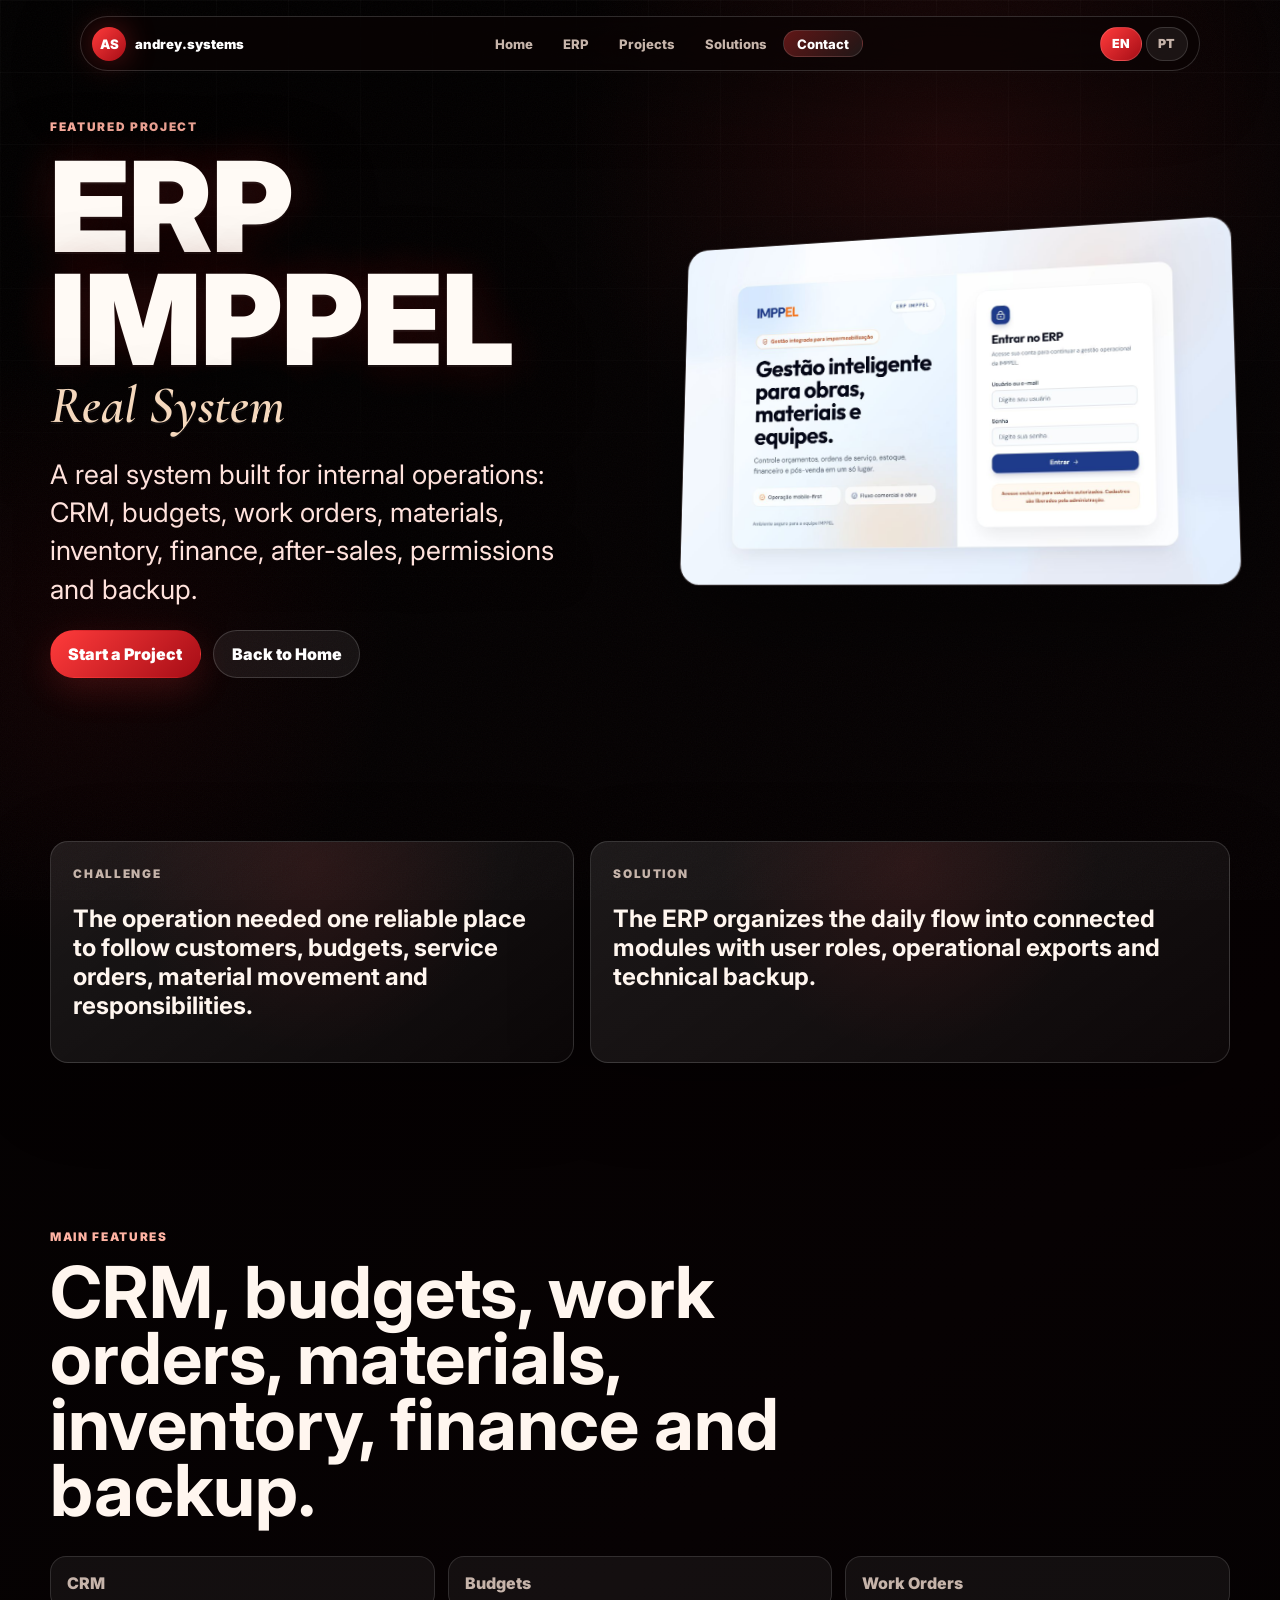
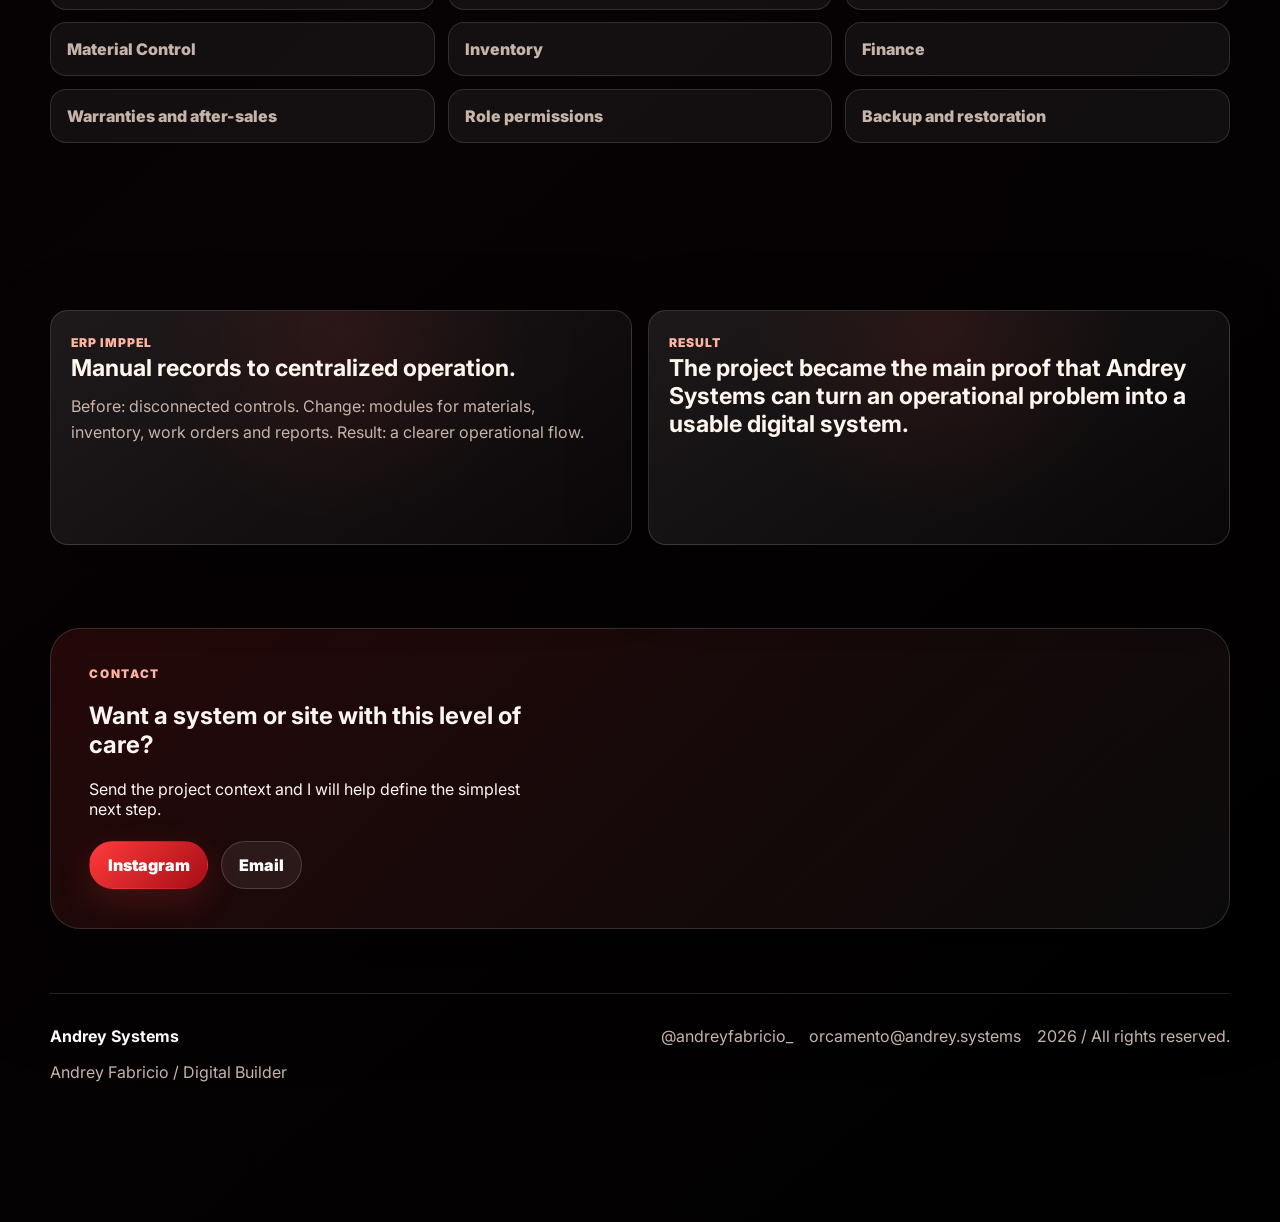
==== commit 0fc3752b: "Publish final portfolio visuals" ====
--- a/projetos/erp-imppel/index.html
+++ b/projetos/erp-imppel/index.html
@@ -11,7 +11,7 @@
 <meta property="og:url" content="https://site-andrey-systems.vercel.app/projetos/erp-imppel/" />
 <meta property="og:title" content="ERP IMPPEL | Andrey Systems" />
 <meta property="og:description" content="A real ERP developed to centralize CRM, budgets, work orders, materials, inventory, finance, after-sales, permissions and backup." />
-<meta property="og:image" content="https://site-andrey-systems.vercel.app/assets/images/erp-imppel-showcase.png" />
+<meta property="og:image" content="https://site-andrey-systems.vercel.app/assets/images/erp-imppel-fresh.png" />
 <title>ERP IMPPEL | Andrey Systems</title>
 <link rel="icon" href="data:image/svg+xml,%3Csvg xmlns='http://www.w3.org/2000/svg' viewBox='0 0 64 64'%3E%3Crect width='64' height='64' fill='%23070304'/%3E%3Ctext x='32' y='39' text-anchor='middle' font-family='Arial' font-size='18' font-weight='800' fill='%23ff3b3b'%3EAS%3C/text%3E%3C/svg%3E" />
 <link rel="preconnect" href="https://fonts.googleapis.com" />
@@ -23,7 +23,7 @@
 <a class="skip-link" href="#main">Skip to content</a><div class="red-noise" aria-hidden="true"></div>
 <header class="site-header" data-header><a class="brand" href="../../#home" aria-label="Andrey Systems home"><span>AS</span>andrey.systems</a><button class="nav-toggle" type="button" aria-label="Open menu" aria-expanded="false" data-i18n-aria-label="navOpen"><span></span><span></span></button><nav class="site-nav" aria-label="Primary navigation"><a href="../../#home" data-i18n="navHome">Home</a><a href="../../#featured" data-i18n="navFeatured">ERP</a><a href="../../#projects" data-i18n="navProjects">Projects</a><a href="../../#solutions" data-i18n="navSolutions">Solutions</a><a href="#contact" data-i18n="navContact">Contact</a><span class="nav-indicator" aria-hidden="true"></span></nav><div class="header-actions"><button class="lang-button is-active" type="button" data-lang-option="en">EN</button><button class="lang-button" type="button" data-lang-option="pt">PT</button></div></header>
 <main id="main">
-<section class="hero case-hero"><div class="hero-copy reveal"><p class="eyebrow" data-i18n="featuredEyebrow">Featured Project</p><h1><span>ERP IMPPEL</span><em>Real System</em></h1><p class="hero-statement" data-i18n="caseHeroText">A real system built for internal operations: CRM, budgets, work orders, materials, inventory, finance, after-sales, permissions and backup.</p><div class="hero-actions"><a class="button primary" href="#contact" data-i18n="startProject">Start a Project</a><a class="button secondary" href="../../#projects" data-i18n="caseBack">Back to Home</a></div></div><div class="hero-showcase reveal"><figure class="hero-frame main"><img src="../../assets/images/erp-imppel-showcase.png" width="1920" height="1080" alt="ERP IMPPEL showcase" /></figure><figure class="hero-frame side one"><img src="../../assets/images/erp-dashboard-real.png" width="1920" height="1080" alt="ERP IMPPEL dashboard" /></figure></div></section>
+<section class="hero case-hero"><div class="hero-copy reveal"><p class="eyebrow" data-i18n="featuredEyebrow">Featured Project</p><h1><span>ERP IMPPEL</span><em>Real System</em></h1><p class="hero-statement" data-i18n="caseHeroText">A real system built for internal operations: CRM, budgets, work orders, materials, inventory, finance, after-sales, permissions and backup.</p><div class="hero-actions"><a class="button primary" href="#contact" data-i18n="startProject">Start a Project</a><a class="button secondary" href="../../#projects" data-i18n="caseBack">Back to Home</a></div></div><div class="hero-showcase reveal"><figure class="hero-frame main single-case-frame"><img src="../../assets/images/erp-imppel-fresh.png" width="1440" height="987" alt="ERP IMPPEL fresh local screenshot" /></figure></div></section>
 <section class="case-body"><article class="case-panel glass-panel reveal"><p class="eyebrow" data-i18n="caseChallengeTitle">Challenge</p><h2 data-i18n="caseChallengeText">The operation needed one reliable place to follow customers, budgets, service orders, material movement and responsibilities.</h2></article><article class="case-panel glass-panel reveal"><p class="eyebrow" data-i18n="caseSolutionTitle">Solution</p><h2 data-i18n="caseSolutionText">The ERP organizes the daily flow into connected modules with user roles, operational exports and technical backup.</h2></article></section>
 <section><div class="section-heading reveal"><p class="eyebrow" data-i18n="caseFeaturesTitle">Main Features</p><h2 data-i18n="caseFeaturesHeading">CRM, budgets, work orders, materials, inventory, finance and backup.</h2></div><ul class="case-list reveal"><li data-i18n="caseFeatureCrm">CRM</li><li data-i18n="caseFeatureBudgets">Budgets</li><li data-i18n="caseFeatureOrders">Work Orders</li><li data-i18n="caseFeatureMaterials">Material Control</li><li data-i18n="caseFeatureInventory">Inventory</li><li data-i18n="caseFeatureFinance">Finance</li><li data-i18n="caseFeatureAfterSales">Warranties and after-sales</li><li data-i18n="caseFeaturePermissions">Role permissions</li><li data-i18n="caseFeatureBackup">Backup and restoration</li></ul></section>
 <section class="results section-anchor" id="results"><div class="results-grid"><article class="result-card glass-panel reveal"><span>ERP IMPPEL</span><h3 data-i18n="erpBeforeAfter">Manual records to centralized operation.</h3><p data-i18n="erpOutcome">From disconnected controls to a structure for materials, inventory, work orders and reports.</p></article><article class="result-card glass-panel reveal"><span data-i18n="caseResultTitle">Result</span><h3 data-i18n="caseResultText">The project became the main proof that Andrey Systems can turn an operational problem into a usable digital system.</h3></article></div></section>
--- a/styles.css
+++ b/styles.css
@@ -1 +1,97 @@
-:root{--bg:#070304;--bg2:#110607;--panel:rgba(255,255,255,.07);--panel2:rgba(255,255,255,.12);--line:rgba(255,255,255,.16);--text:#fff6ef;--muted:#c6b4aa;--soft:#8d7b74;--red:#ff3b3b;--red2:#a60d16;--cream:#f5d8bd;--max:1180px;--radius:18px;--shadow:0 32px 100px rgba(0,0,0,.52)}*{box-sizing:border-box}html{scroll-behavior:smooth;overflow-x:hidden}body{margin:0;min-height:100vh;background:radial-gradient(circle at 70% 6%,rgba(255,59,59,.32),transparent 28rem),radial-gradient(circle at 10% 25%,rgba(166,13,22,.28),transparent 22rem),linear-gradient(140deg,#070304 0%,#160607 52%,#050303 100%);color:var(--text);font-family:Inter,system-ui,-apple-system,Segoe UI,sans-serif;overflow-x:hidden}body:before{content:"";position:fixed;inset:0;z-index:-2;background:linear-gradient(rgba(255,255,255,.035) 1px,transparent 1px),linear-gradient(90deg,rgba(255,255,255,.026) 1px,transparent 1px);background-size:72px 72px;mask-image:linear-gradient(to bottom,rgba(0,0,0,.8),transparent 85%)}a{color:inherit;text-decoration:none}img{max-width:100%;display:block}button,input,textarea,select{font:inherit}.red-noise{position:fixed;inset:0;z-index:0;pointer-events:none;opacity:.16;background-image:url("data:image/svg+xml,%3Csvg xmlns='http://www.w3.org/2000/svg' width='180' height='180'%3E%3Cfilter id='n'%3E%3CfeTurbulence type='fractalNoise' baseFrequency='.8' numOctaves='3'/%3E%3C/filter%3E%3Crect width='180' height='180' filter='url(%23n)' opacity='.42'/%3E%3C/svg%3E")}main,.site-footer{position:relative;z-index:2}.skip-link{position:fixed;left:1rem;top:.8rem;z-index:99;transform:translateY(-160%);background:#fff;color:#000;padding:.7rem 1rem;border-radius:999px}.skip-link:focus{transform:translateY(0)}.site-header{position:fixed;top:16px;left:50%;transform:translateX(-50%);z-index:60;width:min(calc(100% - 28px),1120px);display:grid;grid-template-columns:auto 1fr auto;align-items:center;gap:1rem;padding:.58rem .7rem;border:1px solid rgba(255,255,255,.16);background:rgba(9,3,4,.68);backdrop-filter:blur(20px);border-radius:999px;box-shadow:0 20px 70px rgba(0,0,0,.38)}.brand{display:flex;align-items:center;gap:.55rem;font-size:.82rem;font-weight:900;color:#fff;letter-spacing:0}.brand span{display:grid;place-items:center;width:34px;height:34px;border-radius:50%;background:linear-gradient(135deg,var(--red),var(--red2));box-shadow:0 0 30px rgba(255,59,59,.35)}.site-nav{position:relative;display:flex;justify-content:center;gap:.15rem}.site-nav a{position:relative;z-index:1;color:var(--muted);font-size:.82rem;font-weight:800;padding:.58rem .86rem;border-radius:999px;transition:color .2s}.site-nav a.is-active,.site-nav a:hover{color:#fff}.nav-indicator{position:absolute;top:4px;left:0;width:58px;height:calc(100% - 8px);border-radius:999px;background:linear-gradient(135deg,rgba(255,59,59,.35),rgba(255,255,255,.08));border:1px solid rgba(255,255,255,.12);opacity:0;transition:transform .24s ease,width .24s ease,opacity .2s}.header-actions{display:flex;gap:.25rem}.lang-button,.nav-toggle{border:1px solid rgba(255,255,255,.14);background:rgba(255,255,255,.07);color:var(--muted);border-radius:999px;cursor:pointer}.lang-button{width:42px;height:34px;font-size:.78rem;font-weight:900}.lang-button.is-active{color:#fff;background:linear-gradient(135deg,var(--red),var(--red2))}.nav-toggle{display:none;width:44px;height:38px;align-items:center;justify-content:center;flex-direction:column;gap:5px}.nav-toggle span{width:18px;height:2px;background:#fff;border-radius:5px}.hero{position:relative;min-height:100vh;width:min(100% - 40px,var(--max));margin:0 auto;padding:7.5rem 0 5rem;display:grid;grid-template-columns:minmax(0,.9fr) minmax(360px,1.1fr);align-items:center;gap:2rem}.hero-layer{position:absolute;inset:10% 0 8%;z-index:1;border:1px solid rgba(255,255,255,.1);border-radius:34px;background:linear-gradient(135deg,rgba(255,59,59,.12),rgba(255,255,255,.03));transform:rotate(-2deg)}.hero-copy{position:relative;z-index:8}.eyebrow{margin:0 0 1rem;color:#ffb3a3;text-transform:uppercase;font-size:.74rem;font-weight:950;letter-spacing:.14em}.hero h1{margin:0;line-height:.9;font-size:clamp(4.1rem,9.8vw,9.4rem);letter-spacing:0;text-shadow:0 2px 0 rgba(255,255,255,.06),0 24px 80px rgba(0,0,0,.72),0 0 48px rgba(255,59,59,.22)}.hero h1 span{display:block;font-weight:950;max-width:850px;color:#fffaf5}.hero h1 em{display:block;margin-top:.12em;font-family:Cormorant Garamond,serif;font-size:.42em;font-style:italic;font-weight:600;color:var(--cream)}.hero-statement{max-width:610px;margin:1.6rem 0 0;color:#ffe2dc;font-size:clamp(1.16rem,2.1vw,1.75rem);text-shadow:0 12px 40px rgba(0,0,0,.65);line-height:1.42}.hero-actions,.contact-actions,.form-actions{display:flex;flex-wrap:wrap;gap:.8rem;margin-top:1.4rem}.button{display:inline-flex;align-items:center;justify-content:center;min-height:48px;padding:.8rem 1.08rem;border-radius:999px;border:1px solid rgba(255,255,255,.16);font-weight:900;transition:transform .2s ease,border-color .2s ease,background .2s ease}.button:hover{transform:translateY(-2px)}.button.primary{color:#fff;background:linear-gradient(135deg,var(--red),var(--red2));border-color:transparent;box-shadow:0 14px 44px rgba(255,59,59,.26)}.button.secondary{color:#fff;background:rgba(255,255,255,.065)}.hero-specialties,.hero-location{color:var(--muted);font-weight:900;margin:.65rem 0 0}.hero-location{color:#e2c9bf}.hero-trust{display:flex;flex-wrap:wrap;gap:.55rem;margin-top:1.2rem}.hero-trust span{padding:.5rem .7rem;border:1px solid rgba(255,255,255,.14);border-radius:999px;color:var(--muted);font-size:.78rem;font-weight:900;background:rgba(255,255,255,.045)}.hero-showcase{position:relative;z-index:7;min-height:560px;perspective:1400px;overflow:visible}.hero-frame{margin:0;overflow:hidden;border:1px solid rgba(255,255,255,.16);border-radius:22px;background:#0e0606;box-shadow:var(--shadow)}.hero-frame img{width:100%;height:100%;object-fit:cover}.hero-frame.main{position:absolute;right:0;top:16%;width:min(92%,700px);aspect-ratio:16/10;transform:rotateY(-15deg) rotateX(8deg) rotateZ(-2deg)}.hero-frame.side{position:absolute;width:45%;aspect-ratio:16/10;z-index:3}.hero-frame.side.one{left:7%;top:4%;transform:rotateZ(-6deg)}.hero-frame.side.two{right:2%;bottom:1%;transform:rotateZ(5deg)}.orbit-card{position:absolute;z-index:5;padding:.7rem .95rem;border-radius:999px;border:1px solid rgba(255,255,255,.16);background:rgba(10,3,4,.74);backdrop-filter:blur(16px);font-size:.8rem;font-weight:950;box-shadow:0 16px 44px rgba(0,0,0,.34)}.orbit-card.top{right:0;top:6%}.orbit-card.bottom{left:3%;bottom:19%}section:not(.hero){width:min(100% - 40px,var(--max));margin:0 auto;padding:5.2rem 0}.section-heading{max-width:780px;margin-bottom:2rem}.section-heading h2{font-size:clamp(2.35rem,5.6vw,5.8rem);line-height:.92;margin:.2rem 0 1rem;letter-spacing:0}.section-heading p:not(.eyebrow){color:var(--muted);font-size:1.08rem;line-height:1.7}.glass-panel{position:relative;overflow:hidden;border:1px solid rgba(255,255,255,.14);border-radius:var(--radius);background:linear-gradient(145deg,rgba(255,255,255,.095),rgba(255,255,255,.026));box-shadow:0 24px 80px rgba(0,0,0,.3)}.glass-panel:before{content:"";position:absolute;inset:0;background:radial-gradient(420px circle at var(--mx,50%) var(--my,10%),rgba(255,59,59,.23),transparent 45%);pointer-events:none}.glass-panel>*{position:relative}.case-stage{display:grid;grid-template-columns:1.1fr .9fr;gap:1rem;align-items:stretch}.case-screen{margin:0;padding:1rem;border-radius:26px;border:1px solid rgba(255,255,255,.14);background:linear-gradient(135deg,rgba(255,59,59,.13),rgba(255,255,255,.035));box-shadow:var(--shadow);transform:translateY(var(--device-y,0)) rotateX(var(--device-rx,0deg)) scale(var(--device-scale,1))}.case-screen img{border-radius:16px;border:1px solid rgba(255,255,255,.12)}.case-tabs{display:grid;gap:.8rem}.tab-controls{display:grid;grid-template-columns:repeat(2,1fr);gap:.6rem}.tab-button{min-height:82px;text-align:left;border:1px solid rgba(255,255,255,.14);background:rgba(255,255,255,.055);color:#fff;border-radius:16px;padding:.9rem;cursor:pointer}.tab-button span{display:block;color:#ffb3a3;font-size:.72rem;font-weight:950}.tab-button b{font-size:1rem}.tab-button.is-active{background:rgba(255,59,59,.18);border-color:rgba(255,59,59,.52)}.tab-panel{min-height:220px;padding:1.4rem}.tab-panel h3,.project-feature h3,.project-mini h3,.glass-panel h3,.display-card h3,.result-card h3{font-size:1.45rem;margin:.2rem 0 .7rem}.tab-panel p,.project-feature p,.project-mini p,.glass-panel p,.display-card p,.result-card p{color:var(--muted);line-height:1.65;margin:0}.text-link{display:inline-flex;width:max-content;color:#fff;font-weight:950;border-bottom:1px solid var(--red)}.project-wall{display:grid;grid-template-columns:1.4fr .8fr;gap:1rem}.project-feature{grid-row:span 2;display:grid;grid-template-columns:1fr;align-content:end;min-height:710px;padding:1rem;border:1px solid rgba(255,255,255,.14);border-radius:28px;background:linear-gradient(145deg,rgba(255,59,59,.15),rgba(255,255,255,.035));box-shadow:var(--shadow)}.project-feature figure{margin:0;border-radius:20px;overflow:hidden;border:1px solid rgba(255,255,255,.12)}.project-feature div{padding:1.2rem}.project-feature span,.project-mini span,.glass-panel span,.result-card span{color:#ffb3a3;font-size:.76rem;font-weight:950;text-transform:uppercase;letter-spacing:.08em}.project-feature a{display:inline-flex;margin-top:1rem;color:#fff;font-weight:950}.project-column{display:grid;gap:1rem}.project-mini{min-height:345px;padding:1rem;border:1px solid rgba(255,255,255,.14);border-radius:24px;background:rgba(255,255,255,.055)}.project-mini img{border-radius:16px;border:1px solid rgba(255,255,255,.12);margin-bottom:1rem}.red-card{display:grid;align-content:end;background:radial-gradient(circle at 80% 0,rgba(255,59,59,.38),transparent 18rem),linear-gradient(135deg,rgba(255,59,59,.18),rgba(255,255,255,.05))}.concept-strip{grid-column:1/-1;display:grid;grid-template-columns:repeat(3,1fr);gap:1rem}.concept-strip article{min-height:160px;padding:1.2rem;border:1px solid rgba(255,255,255,.14);border-radius:22px;background:rgba(255,255,255,.055)}.concept-strip b{display:block;font-size:1.12rem;margin-bottom:.6rem}.concept-strip span{color:var(--muted);line-height:1.6}.solution-grid{display:grid;grid-template-columns:repeat(3,1fr);gap:1rem}.results-grid{display:grid;grid-template-columns:repeat(2,minmax(0,1fr));gap:1rem}.solution-grid article,.result-card{padding:1.25rem;min-height:235px}.work-carousel{max-width:920px;margin:0 auto}.work-carousel:focus-visible{outline:2px solid var(--red);outline-offset:8px;border-radius:16px}.display-stack{height:350px;display:block;position:relative;max-width:760px;margin:0 auto;perspective:1200px}.display-card{position:absolute;inset:0;display:grid;align-content:center;gap:.7rem;padding:1.7rem;border:1px solid rgba(255,255,255,.14);border-radius:28px;background:linear-gradient(145deg,rgba(255,59,59,.18),rgba(15,5,6,.98));box-shadow:0 26px 80px rgba(0,0,0,.36);transition:transform .35s ease,opacity .35s ease,filter .35s ease;transform:translateX(calc(var(--work-offset,0) * 22px)) translateY(calc(var(--work-offset,0) * 16px)) scale(calc(1 - (var(--work-offset,0) * .05)));opacity:calc(1 - (var(--work-offset,0) * .18));z-index:calc(10 - var(--work-offset,0));filter:blur(calc(var(--work-offset,0) * .45px));pointer-events:none}.display-card.is-active{pointer-events:auto}.display-card:nth-child(1){--work-offset:0}.display-card:nth-child(2){--work-offset:1}.display-card:nth-child(3){--work-offset:2}.display-card:nth-child(4){--work-offset:3}.display-card:not(.is-active) h3,.display-card:not(.is-active) p{opacity:.18}.work-controls{display:flex;align-items:center;justify-content:center;gap:1rem;margin-top:1.2rem}.work-button{min-width:92px;height:42px;border-radius:999px;border:1px solid rgba(255,255,255,.14);background:rgba(255,255,255,.06);color:#fff;font-weight:950;cursor:pointer}.work-dots{display:flex;gap:.45rem}.work-dots button{width:10px;height:10px;border:0;border-radius:999px;background:rgba(255,255,255,.26);cursor:pointer}.work-dots button.is-active{width:28px;background:var(--red)}.contact{display:grid;grid-template-columns:.82fr 1fr;gap:1.2rem;margin-bottom:4rem!important;padding:1.2rem!important;border:1px solid rgba(255,255,255,.14);border-radius:30px;background:linear-gradient(135deg,rgba(255,59,59,.12),rgba(255,255,255,.04));box-shadow:var(--shadow)}.contact-copy{padding:1.2rem}.quote-form{display:grid;grid-template-columns:1fr 1fr;gap:1rem;padding:1rem;border:1px solid rgba(255,255,255,.13);border-radius:24px;background:rgba(0,0,0,.18)}.quote-form label{display:grid;gap:.45rem;color:var(--muted);font-weight:800;font-size:.86rem}.quote-form label:nth-child(5),.quote-form label:nth-child(6),.form-actions{grid-column:1/-1}.quote-form input,.quote-form textarea,.quote-form select{width:100%;border:1px solid rgba(255,255,255,.14);background:rgba(0,0,0,.3);color:#fff;border-radius:14px;padding:.9rem;outline:none}.quote-form input:focus,.quote-form textarea:focus,.quote-form select:focus{border-color:rgba(255,59,59,.72);box-shadow:0 0 0 4px rgba(255,59,59,.12)}.quote-form textarea{resize:vertical}.site-footer{width:min(100% - 40px,var(--max));margin:0 auto 2rem;padding:2rem 0 5.8rem;border-top:1px solid rgba(255,255,255,.13);display:flex;justify-content:space-between;gap:1rem;color:var(--muted)}.site-footer strong{color:#fff}.footer-links{display:flex;gap:1rem;flex-wrap:wrap;justify-content:flex-end}.bottom-menu{display:none}.reveal{opacity:0;transform:translateY(24px);transition:opacity .7s ease,transform .7s ease}.reveal.is-visible,body:not(.is-loading) .reveal.is-visible{opacity:1;transform:none}.case-page .case-hero{min-height:78vh}.case-body{display:grid;grid-template-columns:.9fr 1.1fr;gap:1rem}.case-panel{padding:1.4rem}.case-list{display:grid;grid-template-columns:repeat(3,1fr);gap:.8rem;margin:0;padding:0;list-style:none}.case-list li{padding:1rem;border:1px solid rgba(255,255,255,.13);border-radius:16px;background:rgba(255,255,255,.055);color:var(--muted);font-weight:850}@media (max-width:900px){.site-header{grid-template-columns:auto auto auto}.nav-toggle{display:flex;order:3}.header-actions{order:2}.site-nav{position:absolute;left:0;right:0;top:calc(100% + 10px);display:grid;padding:.75rem;border:1px solid rgba(255,255,255,.13);background:rgba(9,3,4,.95);border-radius:20px;opacity:0;pointer-events:none;transform:translateY(-8px);transition:.2s}.site-header.is-open .site-nav{opacity:1;pointer-events:auto;transform:none}.nav-indicator{display:none}.hero{display:block;min-height:auto;padding-top:7.4rem}.hero h1{font-size:clamp(3.4rem,15vw,5.7rem)}.hero-showcase{min-height:330px;margin-top:2rem;overflow:hidden}.hero-frame.main{position:relative;right:auto;top:auto;width:100%;transform:rotateZ(-2deg)}.hero-frame.side{display:none}.orbit-card{display:none}.case-stage,.project-wall,.contact,.case-body{grid-template-columns:1fr}.project-feature{min-height:auto}.concept-strip,.solution-grid,.results-grid,.case-list{grid-template-columns:1fr 1fr}.bottom-menu{position:fixed;left:50%;bottom:12px;transform:translateX(-50%);z-index:70;display:flex;gap:.25rem;padding:.42rem;border:1px solid rgba(255,255,255,.16);background:rgba(9,3,4,.78);backdrop-filter:blur(18px);border-radius:999px;box-shadow:0 18px 60px rgba(0,0,0,.42)}.bottom-menu a{min-width:68px;padding:.62rem .65rem;border-radius:999px;color:#fff;text-align:center;font-size:.75rem;font-weight:900}.bottom-menu a:hover{background:rgba(255,59,59,.22)}.site-footer{display:grid}.footer-links{justify-content:flex-start}}@media (max-width:620px){.site-header{top:10px;width:calc(100% - 18px);padding:.5rem}.brand{font-size:.78rem}.brand span{width:30px;height:30px}.lang-button{width:36px}.hero,section:not(.hero),.site-footer{width:min(100% - 24px,var(--max))}.hero-layer{display:none}.hero-statement{font-size:1.12rem}.hero-actions .button,.contact-actions .button,.form-actions .button{width:100%}.concept-strip,.solution-grid,.results-grid,.case-list{grid-template-columns:1fr}.display-stack{height:310px}.display-card{padding:1.25rem;transform:translateX(0) translateY(calc(var(--work-offset,0) * 18px)) scale(calc(1 - (var(--work-offset,0) * .045)))}.display-card:not(.is-active) h3,.display-card:not(.is-active) p{opacity:.08}.work-controls{justify-content:space-between}.work-button{min-width:82px}.quote-form{grid-template-columns:1fr}.bottom-menu{width:calc(100% - 20px);justify-content:space-between}.bottom-menu a{min-width:0;flex:1}.site-footer{padding-bottom:6.2rem}}@media (prefers-reduced-motion:reduce){*,*:before,*:after{scroll-behavior:auto!important;animation:none!important;transition:none!important}.case-screen{transform:none!important}.display-card{filter:none!important}}+:root{--bg:#070304;--bg2:#110607;--panel:rgba(255,255,255,.07);--panel2:rgba(255,255,255,.12);--line:rgba(255,255,255,.16);--text:#fff6ef;--muted:#c6b4aa;--soft:#8d7b74;--red:#ff3b3b;--red2:#a60d16;--cream:#f5d8bd;--max:1180px;--radius:18px;--shadow:0 32px 100px rgba(0,0,0,.52)}*{box-sizing:border-box}html{scroll-behavior:smooth;overflow-x:hidden}body{margin:0;min-height:100vh;background:radial-gradient(circle at 70% 6%,rgba(255,59,59,.32),transparent 28rem),radial-gradient(circle at 10% 25%,rgba(166,13,22,.28),transparent 22rem),linear-gradient(140deg,#070304 0%,#160607 52%,#050303 100%);color:var(--text);font-family:Inter,system-ui,-apple-system,Segoe UI,sans-serif;overflow-x:hidden}body:before{content:"";position:fixed;inset:0;z-index:-2;background:linear-gradient(rgba(255,255,255,.035) 1px,transparent 1px),linear-gradient(90deg,rgba(255,255,255,.026) 1px,transparent 1px);background-size:72px 72px;mask-image:linear-gradient(to bottom,rgba(0,0,0,.8),transparent 85%)}a{color:inherit;text-decoration:none}img{max-width:100%;display:block}button,input,textarea,select{font:inherit}.red-noise{position:fixed;inset:0;z-index:0;pointer-events:none;opacity:.16;background-image:url("data:image/svg+xml,%3Csvg xmlns='http://www.w3.org/2000/svg' width='180' height='180'%3E%3Cfilter id='n'%3E%3CfeTurbulence type='fractalNoise' baseFrequency='.8' numOctaves='3'/%3E%3C/filter%3E%3Crect width='180' height='180' filter='url(%23n)' opacity='.42'/%3E%3C/svg%3E")}main,.site-footer{position:relative;z-index:2}.skip-link{position:fixed;left:1rem;top:.8rem;z-index:99;transform:translateY(-160%);background:#fff;color:#000;padding:.7rem 1rem;border-radius:999px}.skip-link:focus{transform:translateY(0)}.site-header{position:fixed;top:16px;left:50%;transform:translateX(-50%);z-index:60;width:min(calc(100% - 28px),1120px);display:grid;grid-template-columns:auto 1fr auto;align-items:center;gap:1rem;padding:.58rem .7rem;border:1px solid rgba(255,255,255,.16);background:rgba(9,3,4,.68);backdrop-filter:blur(20px);border-radius:999px;box-shadow:0 20px 70px rgba(0,0,0,.38)}.brand{display:flex;align-items:center;gap:.55rem;font-size:.82rem;font-weight:900;color:#fff;letter-spacing:0}.brand span{display:grid;place-items:center;width:34px;height:34px;border-radius:50%;background:linear-gradient(135deg,var(--red),var(--red2));box-shadow:0 0 30px rgba(255,59,59,.35)}.site-nav{position:relative;display:flex;justify-content:center;gap:.15rem}.site-nav a{position:relative;z-index:1;color:var(--muted);font-size:.82rem;font-weight:800;padding:.58rem .86rem;border-radius:999px;transition:color .2s}.site-nav a.is-active,.site-nav a:hover{color:#fff}.nav-indicator{position:absolute;top:4px;left:0;width:58px;height:calc(100% - 8px);border-radius:999px;background:linear-gradient(135deg,rgba(255,59,59,.35),rgba(255,255,255,.08));border:1px solid rgba(255,255,255,.12);opacity:0;transition:transform .24s ease,width .24s ease,opacity .2s}.header-actions{display:flex;gap:.25rem}.lang-button,.nav-toggle{border:1px solid rgba(255,255,255,.14);background:rgba(255,255,255,.07);color:var(--muted);border-radius:999px;cursor:pointer}.lang-button{width:42px;height:34px;font-size:.78rem;font-weight:900}.lang-button.is-active{color:#fff;background:linear-gradient(135deg,var(--red),var(--red2))}.nav-toggle{display:none;width:44px;height:38px;align-items:center;justify-content:center;flex-direction:column;gap:5px}.nav-toggle span{width:18px;height:2px;background:#fff;border-radius:5px}.hero{position:relative;min-height:100vh;width:min(100% - 40px,var(--max));margin:0 auto;padding:7.5rem 0 5rem;display:grid;grid-template-columns:minmax(0,.9fr) minmax(360px,1.1fr);align-items:center;gap:2rem}.hero-layer{position:absolute;inset:10% 0 8%;z-index:1;border:1px solid rgba(255,255,255,.1);border-radius:34px;background:linear-gradient(135deg,rgba(255,59,59,.12),rgba(255,255,255,.03));transform:rotate(-2deg)}.hero-copy{position:relative;z-index:8}.eyebrow{margin:0 0 1rem;color:#ffb3a3;text-transform:uppercase;font-size:.74rem;font-weight:950;letter-spacing:.14em}.hero h1{margin:0;line-height:.9;font-size:clamp(4.1rem,9.8vw,9.4rem);letter-spacing:0;text-shadow:0 2px 0 rgba(255,255,255,.06),0 24px 80px rgba(0,0,0,.72),0 0 48px rgba(255,59,59,.22)}.hero h1 span{display:block;font-weight:950;max-width:850px;color:#fffaf5}.hero h1 em{display:block;margin-top:.12em;font-family:Cormorant Garamond,serif;font-size:.42em;font-style:italic;font-weight:600;color:var(--cream)}.hero-statement{max-width:610px;margin:1.6rem 0 0;color:#ffe2dc;font-size:clamp(1.16rem,2.1vw,1.75rem);text-shadow:0 12px 40px rgba(0,0,0,.65);line-height:1.42}.hero-actions,.contact-actions,.form-actions{display:flex;flex-wrap:wrap;gap:.8rem;margin-top:1.4rem}.button{display:inline-flex;align-items:center;justify-content:center;min-height:48px;padding:.8rem 1.08rem;border-radius:999px;border:1px solid rgba(255,255,255,.16);font-weight:900;transition:transform .2s ease,border-color .2s ease,background .2s ease}.button:hover{transform:translateY(-2px)}.button.primary{color:#fff;background:linear-gradient(135deg,var(--red),var(--red2));border-color:transparent;box-shadow:0 14px 44px rgba(255,59,59,.26)}.button.secondary{color:#fff;background:rgba(255,255,255,.065)}.hero-specialties,.hero-location{color:var(--muted);font-weight:900;margin:.65rem 0 0}.hero-location{color:#e2c9bf}.hero-trust{display:flex;flex-wrap:wrap;gap:.55rem;margin-top:1.2rem}.hero-trust span{padding:.5rem .7rem;border:1px solid rgba(255,255,255,.14);border-radius:999px;color:var(--muted);font-size:.78rem;font-weight:900;background:rgba(255,255,255,.045)}.hero-showcase{position:relative;z-index:7;min-height:560px;perspective:1400px;overflow:visible}.hero-frame{margin:0;overflow:hidden;border:1px solid rgba(255,255,255,.16);border-radius:22px;background:#0e0606;box-shadow:var(--shadow)}.hero-frame img{width:100%;height:100%;object-fit:cover}.hero-frame.main{position:absolute;right:0;top:16%;width:min(92%,700px);aspect-ratio:16/10;transform:rotateY(-15deg) rotateX(8deg) rotateZ(-2deg)}.hero-frame.side{position:absolute;width:45%;aspect-ratio:16/10;z-index:3}.hero-frame.side.one{left:7%;top:4%;transform:rotateZ(-6deg)}.hero-frame.side.two{right:2%;bottom:1%;transform:rotateZ(5deg)}.orbit-card{position:absolute;z-index:5;padding:.7rem .95rem;border-radius:999px;border:1px solid rgba(255,255,255,.16);background:rgba(10,3,4,.74);backdrop-filter:blur(16px);font-size:.8rem;font-weight:950;box-shadow:0 16px 44px rgba(0,0,0,.34)}.orbit-card.top{right:0;top:6%}.orbit-card.bottom{left:3%;bottom:19%}section:not(.hero){width:min(100% - 40px,var(--max));margin:0 auto;padding:5.2rem 0}.section-heading{max-width:780px;margin-bottom:2rem}.section-heading h2{font-size:clamp(2.35rem,5.6vw,5.8rem);line-height:.92;margin:.2rem 0 1rem;letter-spacing:0}.section-heading p:not(.eyebrow){color:var(--muted);font-size:1.08rem;line-height:1.7}.glass-panel{position:relative;overflow:hidden;border:1px solid rgba(255,255,255,.14);border-radius:var(--radius);background:linear-gradient(145deg,rgba(255,255,255,.095),rgba(255,255,255,.026));box-shadow:0 24px 80px rgba(0,0,0,.3)}.glass-panel:before{content:"";position:absolute;inset:0;background:radial-gradient(420px circle at var(--mx,50%) var(--my,10%),rgba(255,59,59,.23),transparent 45%);pointer-events:none}.glass-panel>*{position:relative}.case-stage{display:grid;grid-template-columns:1.1fr .9fr;gap:1rem;align-items:stretch}.case-screen{margin:0;padding:1rem;border-radius:26px;border:1px solid rgba(255,255,255,.14);background:linear-gradient(135deg,rgba(255,59,59,.13),rgba(255,255,255,.035));box-shadow:var(--shadow);transform:translateY(var(--device-y,0)) rotateX(var(--device-rx,0deg)) scale(var(--device-scale,1))}.case-screen img{border-radius:16px;border:1px solid rgba(255,255,255,.12)}.case-tabs{display:grid;gap:.8rem}.tab-controls{display:grid;grid-template-columns:repeat(2,1fr);gap:.6rem}.tab-button{min-height:82px;text-align:left;border:1px solid rgba(255,255,255,.14);background:rgba(255,255,255,.055);color:#fff;border-radius:16px;padding:.9rem;cursor:pointer}.tab-button span{display:block;color:#ffb3a3;font-size:.72rem;font-weight:950}.tab-button b{font-size:1rem}.tab-button.is-active{background:rgba(255,59,59,.18);border-color:rgba(255,59,59,.52)}.tab-panel{min-height:220px;padding:1.4rem}.tab-panel h3,.project-feature h3,.project-mini h3,.glass-panel h3,.display-card h3,.result-card h3{font-size:1.45rem;margin:.2rem 0 .7rem}.tab-panel p,.project-feature p,.project-mini p,.glass-panel p,.display-card p,.result-card p{color:var(--muted);line-height:1.65;margin:0}.text-link{display:inline-flex;width:max-content;color:#fff;font-weight:950;border-bottom:1px solid var(--red)}.project-wall{display:grid;grid-template-columns:1.4fr .8fr;gap:1rem}.project-feature{grid-row:span 2;display:grid;grid-template-columns:1fr;align-content:end;min-height:710px;padding:1rem;border:1px solid rgba(255,255,255,.14);border-radius:28px;background:linear-gradient(145deg,rgba(255,59,59,.15),rgba(255,255,255,.035));box-shadow:var(--shadow)}.project-feature figure{margin:0;border-radius:20px;overflow:hidden;border:1px solid rgba(255,255,255,.12)}.project-feature div{padding:1.2rem}.project-feature span,.project-mini span,.glass-panel span,.result-card span{color:#ffb3a3;font-size:.76rem;font-weight:950;text-transform:uppercase;letter-spacing:.08em}.project-feature a{display:inline-flex;margin-top:1rem;color:#fff;font-weight:950}.project-column{display:grid;gap:1rem}.project-mini{min-height:345px;padding:1rem;border:1px solid rgba(255,255,255,.14);border-radius:24px;background:rgba(255,255,255,.055)}.project-mini img{border-radius:16px;border:1px solid rgba(255,255,255,.12);margin-bottom:1rem}.red-card{display:grid;align-content:end;background:radial-gradient(circle at 80% 0,rgba(255,59,59,.38),transparent 18rem),linear-gradient(135deg,rgba(255,59,59,.18),rgba(255,255,255,.05))}.concept-strip{grid-column:1/-1;display:grid;grid-template-columns:repeat(3,1fr);gap:1rem}.concept-strip article{min-height:160px;padding:1.2rem;border:1px solid rgba(255,255,255,.14);border-radius:22px;background:rgba(255,255,255,.055)}.concept-strip b{display:block;font-size:1.12rem;margin-bottom:.6rem}.concept-strip span{color:var(--muted);line-height:1.6}.solution-grid{display:grid;grid-template-columns:repeat(3,1fr);gap:1rem}.results-grid{display:grid;grid-template-columns:repeat(2,minmax(0,1fr));gap:1rem}.solution-grid article,.result-card{padding:1.25rem;min-height:235px}.work-carousel{max-width:920px;margin:0 auto}.work-carousel:focus-visible{outline:2px solid var(--red);outline-offset:8px;border-radius:16px}.display-stack{height:350px;display:block;position:relative;max-width:760px;margin:0 auto;perspective:1200px}.display-card{position:absolute;inset:0;display:grid;align-content:center;gap:.7rem;padding:1.7rem;border:1px solid rgba(255,255,255,.14);border-radius:28px;background:linear-gradient(145deg,rgba(255,59,59,.18),rgba(15,5,6,.98));box-shadow:0 26px 80px rgba(0,0,0,.36);transition:transform .35s ease,opacity .35s ease,filter .35s ease;transform:translateX(calc(var(--work-offset,0) * 22px)) translateY(calc(var(--work-offset,0) * 16px)) scale(calc(1 - (var(--work-offset,0) * .05)));opacity:calc(1 - (var(--work-offset,0) * .18));z-index:calc(10 - var(--work-offset,0));filter:blur(calc(var(--work-offset,0) * .45px));pointer-events:none}.display-card.is-active{pointer-events:auto}.display-card:nth-child(1){--work-offset:0}.display-card:nth-child(2){--work-offset:1}.display-card:nth-child(3){--work-offset:2}.display-card:nth-child(4){--work-offset:3}.display-card:not(.is-active) h3,.display-card:not(.is-active) p{opacity:.18}.work-controls{display:flex;align-items:center;justify-content:center;gap:1rem;margin-top:1.2rem}.work-button{min-width:92px;height:42px;border-radius:999px;border:1px solid rgba(255,255,255,.14);background:rgba(255,255,255,.06);color:#fff;font-weight:950;cursor:pointer}.work-dots{display:flex;gap:.45rem}.work-dots button{width:10px;height:10px;border:0;border-radius:999px;background:rgba(255,255,255,.26);cursor:pointer}.work-dots button.is-active{width:28px;background:var(--red)}.contact{display:grid;grid-template-columns:.82fr 1fr;gap:1.2rem;margin-bottom:4rem!important;padding:1.2rem!important;border:1px solid rgba(255,255,255,.14);border-radius:30px;background:linear-gradient(135deg,rgba(255,59,59,.12),rgba(255,255,255,.04));box-shadow:var(--shadow)}.contact-copy{padding:1.2rem}.quote-form{display:grid;grid-template-columns:1fr 1fr;gap:1rem;padding:1rem;border:1px solid rgba(255,255,255,.13);border-radius:24px;background:rgba(0,0,0,.18)}.quote-form label{display:grid;gap:.45rem;color:var(--muted);font-weight:800;font-size:.86rem}.quote-form label:nth-child(5),.quote-form label:nth-child(6),.form-actions{grid-column:1/-1}.quote-form input,.quote-form textarea,.quote-form select{width:100%;border:1px solid rgba(255,255,255,.14);background:rgba(0,0,0,.3);color:#fff;border-radius:14px;padding:.9rem;outline:none}.quote-form input:focus,.quote-form textarea:focus,.quote-form select:focus{border-color:rgba(255,59,59,.72);box-shadow:0 0 0 4px rgba(255,59,59,.12)}.quote-form textarea{resize:vertical}.site-footer{width:min(100% - 40px,var(--max));margin:0 auto 2rem;padding:2rem 0 5.8rem;border-top:1px solid rgba(255,255,255,.13);display:flex;justify-content:space-between;gap:1rem;color:var(--muted)}.site-footer strong{color:#fff}.footer-links{display:flex;gap:1rem;flex-wrap:wrap;justify-content:flex-end}.bottom-menu{display:none}.reveal{opacity:0;transform:translateY(24px);transition:opacity .7s ease,transform .7s ease}.reveal.is-visible,body:not(.is-loading) .reveal.is-visible{opacity:1;transform:none}.case-page .case-hero{min-height:78vh}.case-body{display:grid;grid-template-columns:.9fr 1.1fr;gap:1rem}.case-panel{padding:1.4rem}.case-list{display:grid;grid-template-columns:repeat(3,1fr);gap:.8rem;margin:0;padding:0;list-style:none}.case-list li{padding:1rem;border:1px solid rgba(255,255,255,.13);border-radius:16px;background:rgba(255,255,255,.055);color:var(--muted);font-weight:850}@media (max-width:900px){.site-header{grid-template-columns:auto auto auto}.nav-toggle{display:flex;order:3}.header-actions{order:2}.site-nav{position:absolute;left:0;right:0;top:calc(100% + 10px);display:grid;padding:.75rem;border:1px solid rgba(255,255,255,.13);background:rgba(9,3,4,.95);border-radius:20px;opacity:0;pointer-events:none;transform:translateY(-8px);transition:.2s}.site-header.is-open .site-nav{opacity:1;pointer-events:auto;transform:none}.nav-indicator{display:none}.hero{display:block;min-height:auto;padding-top:7.4rem}.hero h1{font-size:clamp(3.4rem,15vw,5.7rem)}.hero-showcase{min-height:330px;margin-top:2rem;overflow:hidden}.hero-frame.main{position:relative;right:auto;top:auto;width:100%;transform:rotateZ(-2deg)}.hero-frame.side{display:none}.orbit-card{display:none}.case-stage,.project-wall,.contact,.case-body{grid-template-columns:1fr}.project-feature{min-height:auto}.concept-strip,.solution-grid,.results-grid,.case-list{grid-template-columns:1fr 1fr}.bottom-menu{position:fixed;left:50%;bottom:12px;transform:translateX(-50%);z-index:70;display:flex;gap:.25rem;padding:.42rem;border:1px solid rgba(255,255,255,.16);background:rgba(9,3,4,.78);backdrop-filter:blur(18px);border-radius:999px;box-shadow:0 18px 60px rgba(0,0,0,.42)}.bottom-menu a{min-width:68px;padding:.62rem .65rem;border-radius:999px;color:#fff;text-align:center;font-size:.75rem;font-weight:900}.bottom-menu a:hover{background:rgba(255,59,59,.22)}.site-footer{display:grid}.footer-links{justify-content:flex-start}}@media (max-width:620px){.site-header{top:10px;width:calc(100% - 18px);padding:.5rem}.brand{font-size:.78rem}.brand span{width:30px;height:30px}.lang-button{width:36px}.hero,section:not(.hero),.site-footer{width:min(100% - 24px,var(--max))}.hero-layer{display:none}.hero-statement{font-size:1.12rem}.hero-actions .button,.contact-actions .button,.form-actions .button{width:100%}.concept-strip,.solution-grid,.results-grid,.case-list{grid-template-columns:1fr}.display-stack{height:310px}.display-card{padding:1.25rem;transform:translateX(0) translateY(calc(var(--work-offset,0) * 18px)) scale(calc(1 - (var(--work-offset,0) * .045)))}.display-card:not(.is-active) h3,.display-card:not(.is-active) p{opacity:.08}.work-controls{justify-content:space-between}.work-button{min-width:82px}.quote-form{grid-template-columns:1fr}.bottom-menu{width:calc(100% - 20px);justify-content:space-between}.bottom-menu a{min-width:0;flex:1}.site-footer{padding-bottom:6.2rem}}@media (prefers-reduced-motion:reduce){*,*:before,*:after{scroll-behavior:auto!important;animation:none!important;transition:none!important}.case-screen{transform:none!important}.display-card{filter:none!important}}
+
+/* Final proportional tuning requested after visual review. */
+.hero-location,.hero-trust,.orbit-card{display:none!important}
+.hero{grid-template-columns:minmax(0,.86fr) minmax(340px,1fr)}
+.hero-showcase{min-height:500px}
+.case-stage{grid-template-columns:minmax(0,1fr) 420px;align-items:center}
+.case-screen{display:flex;align-items:center;max-height:430px}
+.case-screen img{width:100%;max-height:390px;object-fit:cover}
+.case-tabs{align-content:start}
+.tab-controls{grid-template-columns:repeat(4,minmax(0,1fr))}
+.tab-button{min-height:58px;padding:.62rem .7rem;border-radius:13px}
+.tab-button span{font-size:.62rem}
+.tab-button b{font-size:.86rem;line-height:1.15}
+.tab-panel{min-height:150px;padding:1rem}
+.tab-panel h3{font-size:1.12rem;margin-bottom:.45rem}
+.tab-panel p{font-size:.92rem;line-height:1.55}
+.project-grid.final-project-grid{display:grid;grid-template-columns:repeat(3,minmax(0,1fr));gap:1rem}
+.final-project-grid .project-card{min-height:0;padding:1rem;border:1px solid rgba(255,255,255,.14);border-radius:22px;background:rgba(255,255,255,.055);display:flex;flex-direction:column;justify-content:space-between;overflow:hidden}
+.final-project-grid .project-card figure{margin:0 0 1rem;border-radius:16px;overflow:hidden;border:1px solid rgba(255,255,255,.12);aspect-ratio:16/10;background:#120607}
+.final-project-grid .project-card img{width:100%;height:100%;object-fit:cover}
+.final-project-grid .project-card.red-card{background:radial-gradient(circle at 80% 0,rgba(255,59,59,.34),transparent 16rem),linear-gradient(135deg,rgba(255,59,59,.16),rgba(255,255,255,.052))}
+.final-project-grid .project-card.concept{background:linear-gradient(145deg,rgba(255,255,255,.07),rgba(255,255,255,.025))}
+.final-project-grid .project-card div{display:grid;gap:.55rem}
+.final-project-grid .project-card span{color:#ffb3a3;font-size:.68rem;font-weight:950;text-transform:uppercase;letter-spacing:.08em}
+.final-project-grid .project-card h3{font-size:1.12rem;margin:0}
+.final-project-grid .project-card p{color:var(--muted);line-height:1.55;margin:0;font-size:.92rem}
+.final-project-grid .project-card a{display:inline-flex;width:max-content;margin-top:.35rem;color:#fff;font-weight:950;border-bottom:1px solid var(--red)}
+.work-carousel{position:relative;max-width:820px;margin:0 auto;padding-top:3.25rem;user-select:none;touch-action:pan-y}
+.work-carousel *{user-select:none}
+.work-carousel.is-dragging{cursor:grabbing}
+.display-stack{height:310px;max-width:700px}
+.display-card{cursor:grab;transform:translateX(calc(var(--work-offset,0) * -28px)) translateY(calc(var(--work-offset,0) * -18px)) rotate(calc(var(--work-offset,0) * -1.4deg)) scale(calc(1 - (var(--work-offset,0) * .045)));opacity:calc(1 - (var(--work-offset,0) * .2));transition:transform .46s cubic-bezier(.2,.9,.22,1),opacity .34s ease,filter .34s ease}
+.display-card:not(.is-active) h3,.display-card:not(.is-active) p,.display-card:not(.is-active) span{opacity:0}
+.display-card:not(.is-active){box-shadow:0 18px 54px rgba(0,0,0,.34)}
+.work-arrow{position:absolute;top:.15rem;z-index:8;width:42px;height:42px;border-radius:999px;border:1px solid rgba(255,255,255,.16);background:rgba(255,255,255,.075);color:#fff;font-size:1.55rem;font-weight:900;line-height:1;cursor:pointer;display:grid;place-items:center;transition:transform .2s ease,background .2s ease,border-color .2s ease}
+.work-arrow:hover{transform:translateY(-2px);background:rgba(255,59,59,.2);border-color:rgba(255,59,59,.42)}
+.work-arrow-prev{left:0}
+.work-arrow-next{right:0}
+.work-controls{justify-content:center;margin-top:1rem}
+.work-button{display:none}
+@media (max-width:900px){.case-stage{grid-template-columns:1fr}.tab-controls{grid-template-columns:repeat(2,minmax(0,1fr))}.project-grid.final-project-grid{grid-template-columns:repeat(2,minmax(0,1fr))}}
+@media (max-width:620px){.hero-showcase{min-height:300px}.case-screen{max-height:none}.tab-button{min-height:54px}.tab-panel{min-height:135px}.project-grid.final-project-grid{grid-template-columns:1fr}.work-carousel{padding-top:3rem}.work-arrow-prev{left:.2rem}.work-arrow-next{right:.2rem}.display-stack{height:300px}.display-card{transform:translateX(calc(var(--work-offset,0) * -12px)) translateY(calc(var(--work-offset,0) * -15px)) rotate(calc(var(--work-offset,0) * -1.1deg)) scale(calc(1 - (var(--work-offset,0) * .04)))}.work-controls{justify-content:center}}
+
+/* Extra compact ERP tabs after desktop measurement. */
+.tab-button{min-height:50px;padding:.48rem .58rem;display:grid;align-content:center;gap:.12rem}
+.tab-button b{font-size:.76rem;line-height:1.08}
+.tab-button span{font-size:.56rem}
+
+
+/* Review pass: slightly larger ERP block, clearer carousel controls and darker canvas. */
+body{background:radial-gradient(circle at 72% 4%,rgba(255,59,59,.18),transparent 25rem),radial-gradient(circle at 8% 24%,rgba(166,13,22,.14),transparent 20rem),linear-gradient(140deg,#050202 0%,#0b0304 55%,#030202 100%)}
+.red-noise{opacity:.1}
+.hero-layer{background:linear-gradient(135deg,rgba(255,59,59,.075),rgba(255,255,255,.025))}
+.glass-panel:before{background:radial-gradient(420px circle at var(--mx,50%) var(--my,10%),rgba(255,59,59,.14),transparent 45%)}
+.case-stage{grid-template-columns:minmax(0,1.05fr) 460px;gap:1.2rem}
+.case-screen{max-height:470px;padding:1.1rem}
+.case-screen img{max-height:430px}
+.tab-button{min-height:64px;padding:.66rem .72rem;border-radius:14px}
+.tab-button b{font-size:.86rem;line-height:1.14}
+.tab-button span{font-size:.62rem}
+.tab-panel{min-height:180px;padding:1.15rem}
+.tab-panel h3{font-size:1.22rem}
+.tab-panel p{font-size:.98rem;line-height:1.62}
+.final-project-grid .project-card.red-card{background:radial-gradient(circle at 80% 0,rgba(255,59,59,.18),transparent 15rem),linear-gradient(135deg,rgba(255,255,255,.07),rgba(255,255,255,.028))}
+.display-card{background:linear-gradient(145deg,rgba(255,59,59,.11),rgba(10,4,5,.98))}
+.work-carousel{padding-top:0}
+.work-controls{display:flex;align-items:center;justify-content:center;gap:.85rem;margin-top:1.05rem}
+.work-arrow{position:static;width:40px;height:40px;flex:0 0 40px;background:rgba(255,255,255,.065);font-size:1.45rem}
+.work-arrow-prev,.work-arrow-next{left:auto;right:auto}
+.work-arrow:hover{background:rgba(255,59,59,.14)}
+@media (max-width:900px){.case-stage{grid-template-columns:1fr}.tab-controls{grid-template-columns:repeat(2,minmax(0,1fr))}}
+@media (max-width:620px){.work-carousel{padding-top:0}.work-controls{justify-content:center}.work-arrow{width:38px;height:38px;flex-basis:38px}.tab-button{min-height:60px}.tab-panel{min-height:155px}}
+
+
+/* Final darkening, stable featured-project sizing and real project imagery. */
+body{background:radial-gradient(circle at 74% 5%,rgba(255,59,59,.105),transparent 24rem),radial-gradient(circle at 7% 23%,rgba(166,13,22,.085),transparent 19rem),linear-gradient(140deg,#020101 0%,#070203 54%,#010101 100%)}
+.red-noise{opacity:.075}
+.hero-layer{background:linear-gradient(135deg,rgba(255,59,59,.052),rgba(255,255,255,.02))}
+.button.primary{box-shadow:0 12px 34px rgba(255,59,59,.18)}
+.glass-panel:before{background:radial-gradient(420px circle at var(--mx,50%) var(--my,10%),rgba(255,59,59,.09),transparent 45%)}
+.case-stage{grid-template-columns:minmax(0,1.04fr) 470px;gap:1.25rem;align-items:stretch}
+.case-screen{height:480px;max-height:480px;padding:1.1rem}
+.case-screen img{width:100%;height:100%;max-height:none;object-fit:cover}
+.case-tabs{height:480px;display:grid;grid-template-rows:154px 1fr 48px;gap:.85rem}
+.tab-controls{height:154px;grid-template-columns:repeat(2,minmax(0,1fr));gap:.7rem}
+.tab-button{height:72px;min-height:72px;padding:.72rem .78rem;border-radius:15px}
+.tab-button b{font-size:.9rem;line-height:1.16}
+.tab-button span{font-size:.64rem}
+.tab-panel{height:228px;min-height:228px;padding:1.25rem;display:grid;align-content:start}
+.tab-panel h3{font-size:1.26rem;margin-bottom:.5rem}
+.tab-panel p{font-size:1rem;line-height:1.64}
+.case-tabs .text-link{min-height:48px;align-items:center}
+.final-project-grid .project-card.red-card{background:linear-gradient(145deg,rgba(255,255,255,.072),rgba(255,255,255,.026))}
+.display-card{background:linear-gradient(145deg,rgba(255,59,59,.08),rgba(8,3,4,.99))}
+@media (max-width:900px){.case-stage{grid-template-columns:1fr}.case-screen{height:auto;max-height:none}.case-tabs{height:auto;grid-template-rows:auto 1fr 48px}.tab-controls{height:auto}.tab-panel{height:auto;min-height:190px}}
+@media (max-width:620px){.case-tabs{grid-template-rows:auto 1fr 48px}.tab-button{height:64px;min-height:64px}.tab-panel{min-height:170px}}
